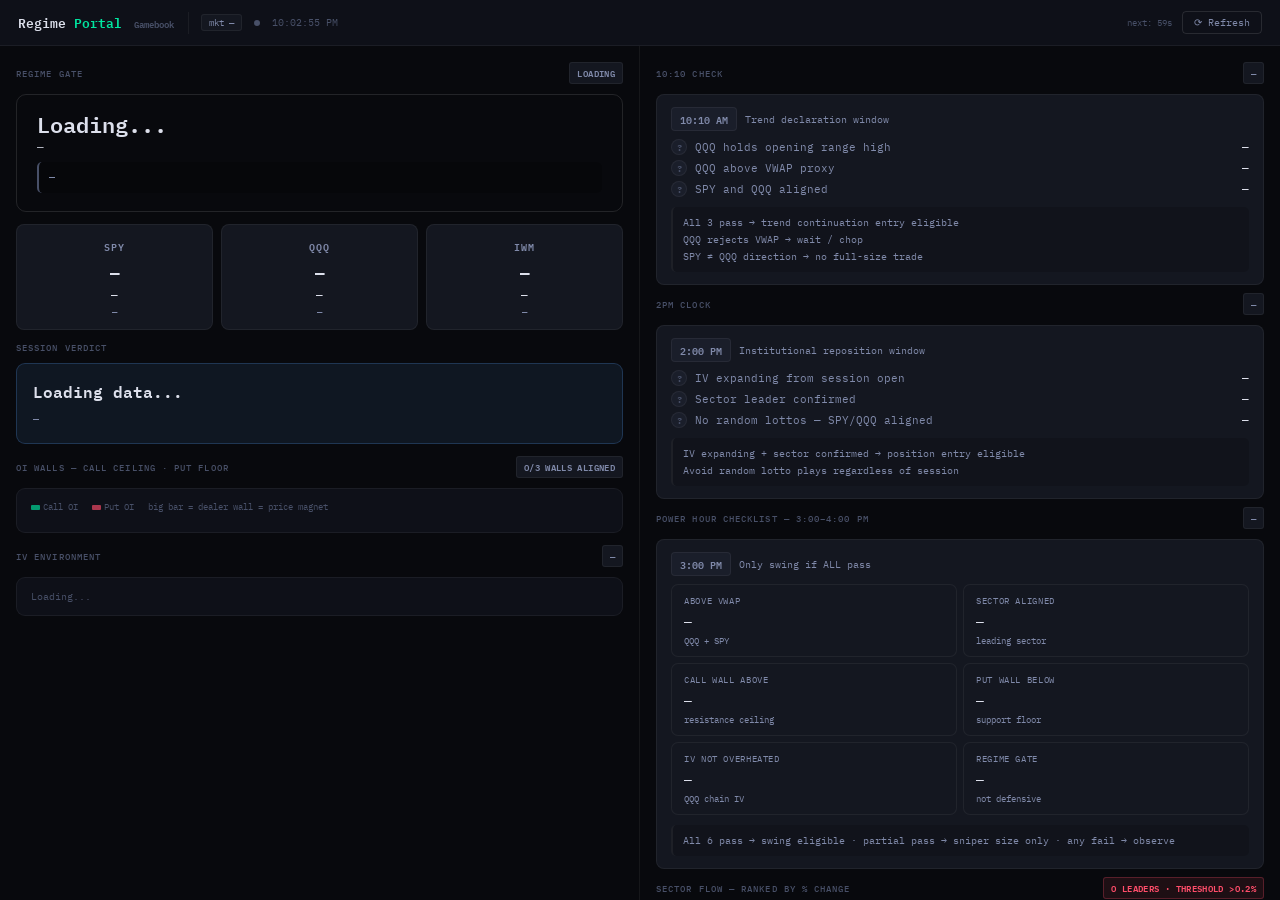
==== index.html @ d85548f6 "Add files via upload" ====
<!DOCTYPE html>
<html lang="en">
<head>
<meta charset="UTF-8">
<meta name="viewport" content="width=device-width, initial-scale=1.0">
<title>Regime Portal — Gamebook</title>
<style>
@import url('https://fonts.googleapis.com/css2?family=IBM+Plex+Mono:wght@400;500;600&family=IBM+Plex+Sans:wght@400;500;600&display=swap');
:root{
  --bg:#08090d;--bg2:#0e1018;--bg3:#141720;--bg4:#1a1e2a;
  --b:rgba(255,255,255,.055);--b2:rgba(255,255,255,.11);
  --txt:#dde0ec;--m:#485068;--m2:#808aaa;
  --G:#00e5a0;--Gd:rgba(0,229,160,.09);--Gb:rgba(0,229,160,.24);
  --A:#ffb84d;--Ad:rgba(255,184,77,.09);--Ab:rgba(255,184,77,.26);
  --R:#ff4d6a;--Rd:rgba(255,77,106,.09);--Rb:rgba(255,77,106,.26);
  --B:#5ba3ff;--Bd:rgba(91,163,255,.09);--Bb:rgba(91,163,255,.22);
  --mono:'IBM Plex Mono',monospace;--sans:'IBM Plex Sans',sans-serif;
}
*{box-sizing:border-box;margin:0;padding:0}
body{background:var(--bg);color:var(--txt);font-family:var(--sans);font-size:13px;min-height:100vh}

/* ── TOPBAR ── */
.topbar{background:var(--bg2);border-bottom:1px solid var(--b);display:flex;align-items:center;padding:0 18px;height:46px;gap:12px;position:sticky;top:0;z-index:100}
.brand{font-family:var(--mono);font-size:13px;font-weight:600;color:var(--txt);padding-right:14px;border-right:1px solid var(--b);flex-shrink:0}
.brand em{color:var(--G);font-style:normal}
.topbar-r{margin-left:auto;display:flex;align-items:center;gap:10px;flex-shrink:0}
.ldot{width:6px;height:6px;border-radius:50%;background:var(--m);flex-shrink:0}
.ldot.on{background:var(--G);animation:pulse 2s infinite}
@keyframes pulse{0%,100%{opacity:1}50%{opacity:.3}}
.clk{font-family:var(--mono);font-size:10px;color:var(--m)}
.rbtn{padding:4px 11px;border:1px solid var(--b2);border-radius:4px;background:transparent;color:var(--m2);font-size:10px;font-family:var(--mono);cursor:pointer;transition:all .13s}
.rbtn:hover{border-color:var(--Gb);color:var(--G)}
.rbtn:disabled{opacity:.4;cursor:default}
@keyframes spin{to{transform:rotate(360deg)}}
.spinning{animation:spin .7s linear infinite;display:inline-block}
.mkt{font-size:9px;font-family:var(--mono);padding:2px 7px;border-radius:3px;border:1px solid var(--b)}
.poll{font-size:9px;font-family:var(--mono);color:var(--m)}

/* ── LAYOUT ── */
.grid-main{display:grid;grid-template-columns:1fr 1fr;gap:0;height:calc(100vh - 46px)}
.left-col{border-right:1px solid var(--b);overflow-y:auto;padding:16px}
.right-col{overflow-y:auto;padding:16px}

/* ── CARDS ── */
.card{background:var(--bg2);border:1px solid var(--b);border-radius:9px;padding:14px 16px;margin-bottom:12px}
.card.cg{border-color:var(--Gb);background:rgba(0,229,160,.04)}
.card.ca{border-color:var(--Ab);background:rgba(255,184,77,.04)}
.card.cr{border-color:var(--Rb);background:rgba(255,77,106,.04)}
.card.cb{border-color:var(--Bb);background:rgba(91,163,255,.04)}

/* ── SECTION HEADERS ── */
.sec-hdr{display:flex;align-items:center;justify-content:space-between;margin-bottom:10px}
.sec-title{font-size:9px;letter-spacing:.12em;text-transform:uppercase;color:var(--m);font-family:var(--mono);font-weight:500}

/* ── REGIME GATE — BIG ── */
.regime-block{border-radius:10px;padding:18px 20px;margin-bottom:12px;border:1px solid var(--b2);transition:all .3s}
.regime-block.risk-on{border-color:var(--Gb);background:rgba(0,229,160,.07)}
.regime-block.chop{border-color:var(--Ab);background:rgba(255,184,77,.07)}
.regime-block.defensive{border-color:var(--Rb);background:rgba(255,77,106,.07)}
.regime-title{font-size:22px;font-weight:600;font-family:var(--mono);line-height:1}
.regime-sub{font-size:11px;font-family:var(--mono);margin-top:5px;opacity:.8}
.regime-rule{font-size:10px;font-family:var(--mono);color:var(--m2);margin-top:8px;padding:7px 10px;background:rgba(0,0,0,.2);border-radius:5px;border-left:2px solid;line-height:1.7}

/* ── THREE MACRO BARS ── */
.macro-row{display:flex;gap:8px;margin-bottom:12px}
.macro-card{flex:1;background:var(--bg3);border:1px solid var(--b);border-radius:8px;padding:12px;text-align:center}
.macro-card.green{border-color:var(--Gb);background:var(--Gd)}
.macro-card.red{border-color:var(--Rb);background:var(--Rd)}
.macro-card.flat{border-color:var(--Ab);background:var(--Ad)}
.macro-sym{font-size:10px;font-family:var(--mono);font-weight:600;color:var(--m2);margin-bottom:4px;letter-spacing:.08em}
.macro-price{font-size:16px;font-weight:600;font-family:var(--mono)}
.macro-chg{font-size:11px;font-family:var(--mono);margin-top:2px}
.macro-sub{font-size:9px;color:var(--m2);font-family:var(--mono);margin-top:4px}

/* ── GAMEBOOK CHECKS ── */
.check-block{background:var(--bg3);border:1px solid var(--b);border-radius:8px;padding:12px 14px;margin-bottom:8px}
.check-header{display:flex;align-items:center;gap:8px;margin-bottom:8px}
.check-time{font-size:10px;font-family:var(--mono);font-weight:600;color:var(--m2);background:var(--bg4);padding:2px 8px;border-radius:4px;border:1px solid var(--b)}
.check-status{margin-left:auto}
.check-rules{display:flex;flex-direction:column;gap:5px}
.rule-row{display:flex;align-items:center;gap:8px;font-size:11px;font-family:var(--mono)}
.rule-icon{width:16px;height:16px;border-radius:50%;display:flex;align-items:center;justify-content:center;font-size:9px;font-weight:700;flex-shrink:0}
.rule-icon.pass{background:var(--Gd);color:var(--G);border:1px solid var(--Gb)}
.rule-icon.fail{background:var(--Rd);color:var(--R);border:1px solid var(--Rb)}
.rule-icon.warn{background:var(--Ad);color:var(--A);border:1px solid var(--Ab)}
.rule-icon.idle{background:var(--bg4);color:var(--m);border:1px solid var(--b)}
.rule-text{flex:1;color:var(--m2)}
.rule-val{color:var(--txt);font-weight:500}

/* ── SECTOR GRID ── */
.sector-grid{display:grid;grid-template-columns:1fr 1fr;gap:6px}
.sec-card{background:var(--bg3);border:1px solid var(--b);border-radius:7px;padding:9px 11px;display:flex;align-items:center;gap:8px}
.sec-card.lead{border-color:var(--Gb);background:var(--Gd)}
.sec-card.weak{border-color:var(--Rb);background:var(--Rd)}
.sec-sym{font-family:var(--mono);font-weight:600;font-size:12px;width:36px;flex-shrink:0}
.sec-name{font-size:9px;color:var(--m2);flex:1;font-family:var(--mono)}
.sec-pct{font-family:var(--mono);font-size:11px;font-weight:500;flex-shrink:0}
.sec-pc{font-family:var(--mono);font-size:9px;color:var(--m2);flex-shrink:0;width:42px;text-align:right}

/* ── POWER HOUR CHECKLIST ── */
.ph-grid{display:grid;grid-template-columns:1fr 1fr;gap:6px}
.ph-item{background:var(--bg3);border:1px solid var(--b);border-radius:7px;padding:10px 12px}
.ph-item.pass{border-color:var(--Gb);background:var(--Gd)}
.ph-item.fail{border-color:var(--Rb);background:var(--Rd)}
.ph-item.warn{border-color:var(--Ab);background:var(--Ad)}
.ph-label{font-size:9px;font-family:var(--mono);color:var(--m2);text-transform:uppercase;letter-spacing:.07em;margin-bottom:4px}
.ph-val{font-size:13px;font-weight:600;font-family:var(--mono)}
.ph-sub{font-size:9px;font-family:var(--mono);color:var(--m2);margin-top:3px}

/* ── OI WALLS ── */
.wall-row{display:flex;align-items:center;gap:8px;padding:7px 0;border-bottom:1px solid var(--b);font-size:11px}
.wall-row:last-child{border-bottom:none}
.wall-sym{width:36px;font-family:var(--mono);font-weight:600;flex-shrink:0}
.wall-bars{flex:1;display:flex;flex-direction:column;gap:2px}
.wall-track{height:5px;background:var(--bg4);border-radius:2px;overflow:hidden}
.wall-call{height:5px;background:var(--G);opacity:.65;border-radius:2px;transition:width .4s}
.wall-put{height:5px;background:var(--R);opacity:.65;border-radius:2px;transition:width .4s}
.wall-info{font-family:var(--mono);font-size:9px;color:var(--m2);width:100px;text-align:right;flex-shrink:0}

/* ── VERDICT BOX ── */
.verdict{border-radius:9px;padding:14px 16px;border:1px solid var(--b2);margin-bottom:12px}
.verdict.go{border-color:var(--Gb);background:var(--Gd)}
.verdict.wait{border-color:var(--Ab);background:var(--Ad)}
.verdict.no{border-color:var(--Rb);background:var(--Rd)}
.verdict.obs{border-color:var(--Bb);background:var(--Bd)}
.verdict-title{font-size:16px;font-weight:600;font-family:var(--mono)}
.verdict-detail{font-size:10px;font-family:var(--mono);margin-top:6px;line-height:1.8;color:var(--m2)}

/* ── BADGES ── */
.badge{display:inline-block;font-size:9px;font-weight:600;padding:2px 7px;border-radius:3px;font-family:var(--mono);letter-spacing:.04em;text-transform:uppercase}
.bg{background:var(--Gd);color:var(--G);border:1px solid var(--Gb)}
.ba{background:var(--Ad);color:var(--A);border:1px solid var(--Ab)}
.br{background:var(--Rd);color:var(--R);border:1px solid var(--Rb)}
.bb{background:var(--Bd);color:var(--B);border:1px solid var(--Bb)}
.bx{background:var(--bg3);color:var(--m2);border:1px solid var(--b)}

/* ── IV BARS ── */
.iv-row{display:flex;align-items:center;gap:8px;font-size:10px;font-family:var(--mono);padding:4px 0}
.iv-lbl{width:40px;flex-shrink:0;color:var(--m2)}
.iv-track{flex:1;height:5px;background:var(--bg4);border-radius:2px;overflow:hidden}
.iv-fill{height:5px;border-radius:2px;transition:width .4s}
.iv-val{width:40px;text-align:right;flex-shrink:0}

/* ── LOG ── */
.lrow{display:flex;gap:8px;padding:6px 0;border-bottom:1px solid var(--b);font-size:10px}
.lrow:last-child{border-bottom:none}
.lt{font-family:var(--mono);color:var(--m);width:50px;flex-shrink:0}
.ldot2{width:5px;height:5px;border-radius:50%;margin-top:3px;flex-shrink:0}
.lmsg{flex:1;color:var(--m2);font-family:var(--mono);line-height:1.5}

/* ── HELPERS ── */
.c-g{color:var(--G)}.c-a{color:var(--A)}.c-r{color:var(--R)}.c-b{color:var(--B)}.c-m{color:var(--m)}
.divider{border:none;border-top:1px solid var(--b);margin:12px 0}
.clabel{font-size:9px;text-transform:uppercase;letter-spacing:.09em;color:var(--m);font-family:var(--mono);margin-bottom:4px}
</style>
</head>
<body>

<!-- TOPBAR -->
<header class="topbar">
  <div class="brand">Regime <em>Portal</em> <span style="font-size:9px;color:var(--m);margin-left:4px">Gamebook</span></div>
  <span class="mkt bx" id="mkt-pill">mkt —</span>
  <span class="ldot" id="ldot"></span>
  <span class="clk" id="clk">—</span>
  <div class="topbar-r">
    <span class="poll" id="poll">—</span>
    <button class="rbtn" id="rbtn" onclick="fullRefresh()"><span id="rspin">⟳</span> Refresh</button>
  </div>
</header>

<div class="grid-main">

<!-- ══ LEFT COLUMN ══ -->
<div class="left-col">

  <!-- REGIME GATE -->
  <div class="sec-hdr"><div class="sec-title">Regime Gate</div><span class="badge bx" id="regime-badge">loading</span></div>
  <div class="regime-block" id="regime-block">
    <div class="regime-title" id="regime-title">Loading...</div>
    <div class="regime-sub" id="regime-sub">—</div>
    <div class="regime-rule" id="regime-rule" style="border-color:var(--m)">—</div>
  </div>

  <!-- SPY / QQQ / IWM -->
  <div class="macro-row" id="macro-row">
    <div class="macro-card" id="mc-spy"><div class="macro-sym">SPY</div><div class="macro-price" id="mp-spy">—</div><div class="macro-chg" id="mc-chg-spy">—</div><div class="macro-sub" id="ms-spy">—</div></div>
    <div class="macro-card" id="mc-qqq"><div class="macro-sym">QQQ</div><div class="macro-price" id="mp-qqq">—</div><div class="macro-chg" id="mc-chg-qqq">—</div><div class="macro-sub" id="ms-qqq">—</div></div>
    <div class="macro-card" id="mc-iwm"><div class="macro-sym">IWM</div><div class="macro-price" id="mp-iwm">—</div><div class="macro-chg" id="mc-chg-iwm">—</div><div class="macro-sub" id="ms-iwm">—</div></div>
  </div>

  <!-- SESSION VERDICT -->
  <div class="sec-hdr" style="margin-top:4px"><div class="sec-title">Session verdict</div></div>
  <div class="verdict obs" id="verdict-box">
    <div class="verdict-title" id="verdict-title">Loading data...</div>
    <div class="verdict-detail" id="verdict-detail">—</div>
  </div>

  <!-- OI WALLS -->
  <div class="sec-hdr"><div class="sec-title">OI walls — call ceiling · put floor</div><span class="badge bx" id="wall-badge">—</span></div>
  <div class="card" style="padding:12px 14px">
    <div style="display:flex;gap:14px;font-size:9px;font-family:var(--mono);color:var(--m);margin-bottom:8px">
      <span><span style="display:inline-block;width:9px;height:5px;background:var(--G);opacity:.65;vertical-align:middle;margin-right:3px;border-radius:1px"></span>Call OI</span>
      <span><span style="display:inline-block;width:9px;height:5px;background:var(--R);opacity:.65;vertical-align:middle;margin-right:3px;border-radius:1px"></span>Put OI</span>
      <span class="c-m">big bar = dealer wall = price magnet</span>
    </div>
    <div id="oi-walls"><div style="color:var(--m);font-family:var(--mono);font-size:10px">Loading...</div></div>
  </div>

  <!-- IV ENVIRONMENT -->
  <div class="sec-hdr"><div class="sec-title">IV environment</div><span class="badge bx" id="iv-badge">—</span></div>
  <div class="card" style="padding:12px 14px">
    <div id="iv-bars"><div style="color:var(--m);font-family:var(--mono);font-size:10px">Loading...</div></div>
  </div>

</div>

<!-- ══ RIGHT COLUMN ══ -->
<div class="right-col">

  <!-- 10:10 CHECK -->
  <div class="sec-hdr"><div class="sec-title">10:10 check</div><span class="badge bx" id="t1010-badge">—</span></div>
  <div class="check-block" id="check-1010">
    <div class="check-header">
      <span class="check-time">10:10 AM</span>
      <span style="font-size:10px;font-family:var(--mono);color:var(--m2)">Trend declaration window</span>
      <span class="check-status" id="c1010-status"></span>
    </div>
    <div class="check-rules" id="rules-1010">
      <div class="rule-row"><div class="rule-icon idle">?</div><span class="rule-text">QQQ holds opening range high</span><span class="rule-val" id="r1010-1">—</span></div>
      <div class="rule-row"><div class="rule-icon idle">?</div><span class="rule-text">QQQ above VWAP proxy</span><span class="rule-val" id="r1010-2">—</span></div>
      <div class="rule-row"><div class="rule-icon idle">?</div><span class="rule-text">SPY and QQQ aligned</span><span class="rule-val" id="r1010-3">—</span></div>
    </div>
    <div style="font-size:10px;font-family:var(--mono);color:var(--m2);margin-top:10px;padding:7px 10px;background:rgba(0,0,0,.15);border-radius:5px;border-left:2px solid var(--b);line-height:1.7" id="sig-1010">
      All 3 pass → trend continuation entry eligible<br>
      QQQ rejects VWAP → wait / chop<br>
      SPY ≠ QQQ direction → no full-size trade
    </div>
  </div>

  <!-- 2PM CLOCK -->
  <div class="sec-hdr"><div class="sec-title">2PM clock</div><span class="badge bx" id="t2pm-badge">—</span></div>
  <div class="check-block" id="check-2pm">
    <div class="check-header">
      <span class="check-time">2:00 PM</span>
      <span style="font-size:10px;font-family:var(--mono);color:var(--m2)">Institutional reposition window</span>
      <span class="check-status" id="c2pm-status"></span>
    </div>
    <div class="check-rules" id="rules-2pm">
      <div class="rule-row"><div class="rule-icon idle">?</div><span class="rule-text">IV expanding from session open</span><span class="rule-val" id="r2pm-1">—</span></div>
      <div class="rule-row"><div class="rule-icon idle">?</div><span class="rule-text">Sector leader confirmed</span><span class="rule-val" id="r2pm-2">—</span></div>
      <div class="rule-row"><div class="rule-icon idle">?</div><span class="rule-text">No random lottos — SPY/QQQ aligned</span><span class="rule-val" id="r2pm-3">—</span></div>
    </div>
    <div style="font-size:10px;font-family:var(--mono);color:var(--m2);margin-top:10px;padding:7px 10px;background:rgba(0,0,0,.15);border-radius:5px;border-left:2px solid var(--b);line-height:1.7" id="sig-2pm">
      IV expanding + sector confirmed → position entry eligible<br>
      Avoid random lotto plays regardless of session
    </div>
  </div>

  <!-- POWER HOUR -->
  <div class="sec-hdr"><div class="sec-title">Power hour checklist — 3:00–4:00 PM</div><span class="badge bx" id="tph-badge">—</span></div>
  <div class="check-block" id="check-ph">
    <div class="check-header">
      <span class="check-time">3:00 PM</span>
      <span style="font-size:10px;font-family:var(--mono);color:var(--m2)">Only swing if ALL pass</span>
      <span class="check-status" id="cph-status"></span>
    </div>
    <div class="ph-grid" id="ph-grid">
      <div class="ph-item" id="ph1"><div class="ph-label">Above VWAP</div><div class="ph-val" id="ph1-val">—</div><div class="ph-sub" id="ph1-sub">QQQ + SPY</div></div>
      <div class="ph-item" id="ph2"><div class="ph-label">Sector aligned</div><div class="ph-val" id="ph2-val">—</div><div class="ph-sub" id="ph2-sub">leading sector</div></div>
      <div class="ph-item" id="ph3"><div class="ph-label">Call wall above</div><div class="ph-val" id="ph3-val">—</div><div class="ph-sub" id="ph3-sub">resistance ceiling</div></div>
      <div class="ph-item" id="ph4"><div class="ph-label">Put wall below</div><div class="ph-val" id="ph4-val">—</div><div class="ph-sub" id="ph4-sub">support floor</div></div>
      <div class="ph-item" id="ph5"><div class="ph-label">IV not overheated</div><div class="ph-val" id="ph5-val">—</div><div class="ph-sub" id="ph5-sub">QQQ chain IV</div></div>
      <div class="ph-item" id="ph6"><div class="ph-label">Regime gate</div><div class="ph-val" id="ph6-val">—</div><div class="ph-sub" id="ph6-sub">not defensive</div></div>
    </div>
    <div style="font-size:10px;font-family:var(--mono);color:var(--m2);margin-top:10px;padding:7px 10px;background:rgba(0,0,0,.15);border-radius:5px;border-left:2px solid var(--b);line-height:1.7" id="sig-ph">
      All 6 pass → swing eligible · partial pass → sniper size only · any fail → observe
    </div>
  </div>

  <!-- SECTOR RANKINGS -->
  <div class="sec-hdr"><div class="sec-title">Sector flow — ranked by % change</div><span class="badge bx" id="sec-badge">—</span></div>
  <div class="sector-grid" id="sector-grid">
    <div style="color:var(--m);font-family:var(--mono);font-size:10px;grid-column:span 2;padding:8px 0">Loading sectors...</div>
  </div>

  <!-- LOG -->
  <div class="sec-hdr" style="margin-top:14px"><div class="sec-title">Signal log</div><button class="rbtn" onclick="clearLog()" style="font-size:9px;padding:2px 8px">Clear</button></div>
  <div class="card" style="padding:10px 13px;max-height:160px;overflow-y:auto">
    <div id="log-list"><div style="color:var(--m);font-family:var(--mono);font-size:10px">No events yet.</div></div>
  </div>

</div>
</div>

<script>
/* ═══════════════════════════
   CONFIG — paste your Cloudflare Worker URL here
═══════════════════════════ */
const PROXY = 'https://regime-proxy3.danilopena322.workers.dev/';

/* ═══════════════════════════
   SYMBOLS — playbook only
═══════════════════════════ */
const MACRO   = ['SPY','QQQ','IWM'];
const SECTORS = [
  {sym:'XLU',name:'Utilities'},{sym:'XLK',name:'Technology'},
  {sym:'XLE',name:'Energy'},{sym:'XLF',name:'Financials'},
  {sym:'XLV',name:'Health Care'},{sym:'XLB',name:'Materials'},
  {sym:'XLRE',name:'Real Estate'},{sym:'XLY',name:'Cons Disc'},
  {sym:'XLC',name:'Comm Svcs'},{sym:'XLI',name:'Industrials'},
  {sym:'XLP',name:'Staples'},
];
const ALL_SYMS = [...MACRO, ...SECTORS.map(s=>s.sym)];

/* ═══════════════════════════
   STATE
═══════════════════════════ */
const S = {
  data:{},          // sym → {price,open,high,low,dp,callOI,putOI,avgIV,callWall,putWall,vwapProxy}
  ivAtOpen:{},      // sym → IV at first load (for expansion check)
  pollTimer:null,
  pollCd:60,
  sessionStart:null,
  log:[],
};

/* ═══════════════════════════
   CLOCK + TIME GATE
═══════════════════════════ */
function tick(){
  const now=new Date();
  document.getElementById('clk').textContent=now.toLocaleTimeString('en-US',{hour:'2-digit',minute:'2-digit',second:'2-digit'});
  if(S.data.QQQ) runGamebook();
}
setInterval(tick,1000); tick();

/* ═══════════════════════════
   API
═══════════════════════════ */
async function api(path,params={}){
  if(PROXY.includes('https://regime-proxy2.danilopena322.workers.dev/')){
    addLog('Set PROXY= your Cloudflare Worker URL in the script','red');
    return null;
  }
  try{
    const url=new URL(PROXY+path);
    Object.entries(params).forEach(([k,v])=>{if(v!==undefined&&v!=='')url.searchParams.set(k,String(v));});
    const r=await fetch(url.toString(),{headers:{'Accept':'application/json'}});
    if(!r.ok){addLog('API '+r.status+' on '+path.slice(0,35),'red');return null;}
    return await r.json();
  }catch(e){addLog('Fetch err: '+e.message,'red');return null;}
}

/* ── Chain fetch — all data in one call per symbol ── */
async function fetchSym(sym){
  const d=await api('/v3/snapshot/options/'+sym,{limit:250,sort:'open_interest',order:'desc'});
  if(!d?.results?.length) return null;

  const ul=d.results[0].underlying_asset||{};
  const price=ul.price||0;
  const prevClose=ul.previous_close||0;
  const open=ul.open||0;
  const high=ul.high||price;
  const low=ul.low||price;
  const dp=prevClose>0?((price-prevClose)/prevClose*100):ul.change_percent||0;

  // VWAP proxy: typical price = (open + high + low + price) / 4
  const vwapProxy=(open+high+low+price)/4;

  // OI aggregation
  let callOI=0,putOI=0,ivArr=[];
  let callWallStrike=0,callWallOI=0,putWallStrike=0,putWallOI=0;

  d.results.forEach(c=>{
    const oi=c.open_interest||0;
    const iv=c.implied_volatility||0;
    const strike=c.details?.strike_price||0;
    const type=c.details?.contract_type;
    if(iv>0) ivArr.push(iv);
    if(type==='call'){
      callOI+=oi;
      if(oi>callWallOI&&strike>price){callWallOI=oi;callWallStrike=strike;}
    } else {
      putOI+=oi;
      if(oi>putWallOI&&strike<price){putWallOI=oi;putWallStrike=strike;}
    }
  });

  const avgIV=ivArr.length?ivArr.reduce((a,b)=>a+b)/ivArr.length:0;
  const pcRatio=callOI>0?putOI/callOI:1;

  return{sym,price,prevClose,open,high,low,dp,vwapProxy,callOI,putOI,avgIV,pcRatio,
    callWall:{strike:callWallStrike,oi:callWallOI},
    putWall:{strike:putWallStrike,oi:putWallOI}};
}

/* ═══════════════════════════
   FULL REFRESH
═══════════════════════════ */
async function fullRefresh(){
  const btn=document.getElementById('rbtn');
  const spin=document.getElementById('rspin');
  btn.disabled=true; spin.classList.add('spinning');
  addLog('Refreshing '+ALL_SYMS.length+' symbols via chain snapshots...','amber');

  // Market status
  const ms=await api('/v1/marketstatus/now');
  if(ms){
    const st=ms.market||ms.exchanges?.nyse||'unknown';
    const pill=document.getElementById('mkt-pill');
    const dot=document.getElementById('ldot');
    if(st==='open'){pill.className='mkt bg';pill.textContent='open';dot.classList.add('on');}
    else if(st.includes('early')){pill.className='mkt ba';pill.textContent='pre-mkt';dot.classList.add('on');}
    else if(st.includes('late')){pill.className='mkt ba';pill.textContent='after-hrs';}
    else{pill.className='mkt bx';pill.textContent='closed';dot.classList.remove('on');}
  }

  // Fetch all symbols in parallel
  const jobs=ALL_SYMS.map(async sym=>{
    const d=await fetchSym(sym);
    if(d){
      S.data[sym]=d;
      // Record IV at first load for expansion check
      if(!S.ivAtOpen[sym]&&d.avgIV>0) S.ivAtOpen[sym]=d.avgIV;
    }
  });
  await Promise.all(jobs);

  if(!S.sessionStart) S.sessionStart=new Date();
  renderAll();
  btn.disabled=false; spin.classList.remove('spinning');
  addLog('Refresh complete — '+Object.keys(S.data).length+'/'+ALL_SYMS.length+' loaded','green');
  startPoll();
}

function startPoll(){
  if(S.pollTimer) clearInterval(S.pollTimer);
  S.pollCd=60;
  S.pollTimer=setInterval(async()=>{
    S.pollCd--;
    document.getElementById('poll').textContent='next: '+S.pollCd+'s';
    if(S.pollCd<=0){
      S.pollCd=60;
      document.getElementById('poll').textContent='refreshing...';
      const jobs=ALL_SYMS.map(async sym=>{
        const d=await fetchSym(sym); if(d) S.data[sym]=d;
      });
      await Promise.all(jobs);
      renderAll();
      addLog('Auto-poll complete','green');
    }
  },1000);
}

/* ═══════════════════════════
   RENDER ALL
═══════════════════════════ */
function renderAll(){
  renderMacro();
  renderRegimeGate();
  renderSectors();
  renderOIWalls();
  renderIVBars();
  runGamebook();
}

/* ═══════════════════════════
   MACRO CARDS
═══════════════════════════ */
function renderMacro(){
  ['SPY','QQQ','IWM'].forEach(sym=>{
    const d=S.data[sym]; if(!d) return;
    const key=sym.toLowerCase();
    const c=d.dp>0.15?'green':d.dp<-0.15?'red':'flat';
    document.getElementById('mc-'+key).className='macro-card '+c;
    document.getElementById('mp-'+key).textContent=fp(d.price);
    document.getElementById('mp-'+key).style.color=d.dp>0.15?'var(--G)':d.dp<-0.15?'var(--R)':'var(--A)';
    document.getElementById('mc-chg-'+key).textContent=fpct(d.dp);
    document.getElementById('mc-chg-'+key).style.color=d.dp>0.15?'var(--G)':d.dp<-0.15?'var(--R)':'var(--A)';
    const aboveVWAP=d.price>d.vwapProxy;
    document.getElementById('ms-'+key).textContent=(aboveVWAP?'↑ VWAP':'↓ VWAP')+' · P/C '+d.pcRatio.toFixed(2);
    document.getElementById('ms-'+key).style.color=aboveVWAP?'var(--G)':'var(--R)';
  });
}

/* ═══════════════════════════
   REGIME GATE
═══════════════════════════ */
function renderRegimeGate(){
  const spy=S.data.SPY; const qqq=S.data.QQQ; const iwm=S.data.IWM;
  if(!spy||!qqq||!iwm) return;

  const spyGreen=spy.dp>0.05; const qqqGreen=qqq.dp>0.05; const iwmGreen=iwm.dp>0.05;
  const spyRed=spy.dp<-0.05; const qqqRed=qqq.dp<-0.05;

  let regime,title,sub,rule,cls,ruleColor;

  if(spyGreen&&qqqGreen&&iwmGreen){
    regime='risk-on'; cls='cg';
    title='RISK ON'; sub='SPY + QQQ + IWM all green';
    rule='All 3 indices positive → broad participation → full offense eligible\nBreadth confirmed · institutional buying across the board';
    ruleColor='var(--G)';
  } else if(spyRed&&qqqRed){
    regime='defensive'; cls='cr';
    title='DEFENSIVE'; sub='SPY + QQQ both red';
    rule='SPY and QQQ negative → institutions reducing exposure\nReduce size · stay out of offensive plays · protect capital';
    ruleColor='var(--R)';
  } else {
    regime='chop'; cls='ca';
    title='CHOP MODE'; sub='SPY/QQQ mixed — no clear direction';
    rule='Mixed signals → no full-size trades\nWait for alignment or take sniper-only entries on strongest sector';
    ruleColor='var(--A)';
  }

  const block=document.getElementById('regime-block');
  block.className='regime-block '+regime;
  document.getElementById('regime-title').textContent=title;
  document.getElementById('regime-title').style.color=ruleColor;
  document.getElementById('regime-sub').textContent=sub;
  const ruleEl=document.getElementById('regime-rule');
  ruleEl.textContent=rule;
  ruleEl.style.borderColor=ruleColor;
  const badge=document.getElementById('regime-badge');
  badge.textContent=regime.replace('-',' ').toUpperCase();
  badge.className='badge '+(regime==='risk-on'?'bg':regime==='defensive'?'br':'ba');

  S.currentRegime=regime;
}

/* ═══════════════════════════
   SECTOR RANKINGS
═══════════════════════════ */
function renderSectors(){
  const spy=S.data.SPY; const spyPct=spy?.dp||0;
  const rows=SECTORS.map(s=>({...s,...(S.data[s.sym]||{})}))
    .filter(s=>s.price)
    .sort((a,b)=>b.dp-a.dp);

  const adv=rows.filter(r=>r.dp>0).length;
  const thresh=adv>=7?0.8:adv>=4?0.4:adv>=2?0.3:0.2;
  const leaders=rows.filter(r=>r.dp>thresh);

  document.getElementById('sec-badge').textContent=leaders.length+' leaders · threshold >'+thresh.toFixed(1)+'%';
  document.getElementById('sec-badge').className='badge '+(leaders.length>=3?'bg':leaders.length>=1?'ba':'br');

  document.getElementById('sector-grid').innerHTML=rows.map(r=>{
    const isLead=r.dp>thresh; const isWeak=r.dp<-0.3;
    const cls=isLead?'sec-card lead':isWeak?'sec-card weak':'sec-card';
    const c=isLead?'var(--G)':isWeak?'var(--R)':'var(--A)';
    const pcC=r.pcRatio<0.9?'var(--G)':r.pcRatio>1.3?'var(--R)':'var(--m2)';
    return `<div class="${cls}">
      <span class="sec-sym" style="color:${c}">${r.sym}</span>
      <span class="sec-name">${r.name}</span>
      <span class="sec-pct" style="color:${c}">${fpct(r.dp)}</span>
      <span class="sec-pc" style="color:${pcC}">${r.pcRatio?r.pcRatio.toFixed(2):'—'}</span>
    </div>`;
  }).join('');

  S.leaders=leaders;
  S.thresh=thresh;
}

/* ═══════════════════════════
   OI WALLS
═══════════════════════════ */
function renderOIWalls(){
  const syms=['SPY','QQQ','IWM'];
  let allWalls=[];
  syms.forEach(sym=>{
    const d=S.data[sym]; if(!d) return;
    allWalls.push({sym,callOI:d.callOI,putOI:d.putOI,callWall:d.callWall,putWall:d.putWall,price:d.price});
  });
  const maxOI=Math.max(...allWalls.map(w=>Math.max(w.callOI,w.putOI)),1);
  document.getElementById('wall-badge').textContent=
    allWalls.filter(w=>w.callWall.strike>w.price&&w.putWall.strike<w.price&&w.putWall.strike>0).length+'/3 walls aligned';
  document.getElementById('oi-walls').innerHTML=allWalls.map(w=>{
    const cw=Math.min(100,(w.callOI/maxOI*100)).toFixed(0);
    const pw=Math.min(100,(w.putOI/maxOI*100)).toFixed(0);
    const ceilOk=w.callWall.strike>w.price&&w.callWall.strike>0;
    const floorOk=w.putWall.strike<w.price&&w.putWall.strike>0;
    return `<div class="wall-row">
      <span class="wall-sym" style="color:${w.price>0?'var(--txt)':'var(--m)'}">${w.sym}</span>
      <div class="wall-bars">
        <div class="wall-track"><div class="wall-call" style="width:${cw}%"></div></div>
        <div class="wall-track"><div class="wall-put" style="width:${pw}%"></div></div>
      </div>
      <div class="wall-info">
        <span style="color:${ceilOk?'var(--G)':'var(--R)'}">${w.callWall.strike>0?'C $'+w.callWall.strike:'—'}</span><br>
        <span style="color:${floorOk?'var(--G)':'var(--R)'}">${w.putWall.strike>0?'P $'+w.putWall.strike:'—'}</span>
      </div>
    </div>`;
  }).join('');
}

/* ═══════════════════════════
   IV BARS
═══════════════════════════ */
function renderIVBars(){
  const syms=['SPY','QQQ','IWM'];
  const maxIV=0.50;
  let ivHtml='';
  syms.forEach(sym=>{
    const d=S.data[sym]; if(!d||!d.avgIV) return;
    const iv=d.avgIV; const ivPct=(iv*100).toFixed(1);
    const w=Math.min(100,iv/maxIV*100).toFixed(0);
    const c=iv<0.18?'var(--G)':iv<0.28?'#639922':iv<0.40?'var(--A)':'var(--R)';
    const expanded=S.ivAtOpen[sym]&&iv>S.ivAtOpen[sym]*1.05;
    ivHtml+=`<div class="iv-row">
      <span class="iv-lbl">${sym}</span>
      <div class="iv-track"><div class="iv-fill" style="width:${w}%;background:${c}"></div></div>
      <span class="iv-val" style="color:${c}">${ivPct}%${expanded?' ▲':''}</span>
    </div>`;
  });
  document.getElementById('iv-bars').innerHTML=ivHtml||'<div style="color:var(--m);font-family:var(--mono);font-size:10px">Loading...</div>';
  const avgIV3=syms.map(s=>S.data[s]?.avgIV||0).filter(Boolean);
  const avg=avgIV3.length?avgIV3.reduce((a,b)=>a+b)/avgIV3.length:0;
  const ivBadge=document.getElementById('iv-badge');
  if(avg>0){
    ivBadge.textContent=avg<0.18?'calm':avg<0.28?'normal':avg<0.40?'elevated':'high fear';
    ivBadge.className='badge '+(avg<0.18?'bg':avg<0.28?'bx':avg<0.40?'ba':'br');
  }
}

/* ═══════════════════════════
   GAMEBOOK — SESSION CHECKS
═══════════════════════════ */
function runGamebook(){
  const now=new Date();
  const hm=now.getHours()*60+now.getMinutes();
  const spy=S.data.SPY; const qqq=S.data.QQQ; const iwm=S.data.IWM;
  if(!spy||!qqq||!iwm) return;

  // ── Helpers ──
  const aboveVWAP=sym=>S.data[sym]?S.data[sym].price>S.data[sym].vwapProxy:null;
  const aboveOpen=sym=>S.data[sym]?S.data[sym].price>S.data[sym].open:null;
  const spyDir=spy.dp>0.05?'green':spy.dp<-0.05?'red':'flat';
  const qqqDir=qqq.dp>0.05?'green':qqq.dp<-0.05?'red':'flat';
  const aligned=spyDir===qqqDir&&spyDir!=='flat';

  // ── 10:10 CHECK ──
  const qqqAboveOR=aboveOpen('QQQ');  // proxy: above day open = holding OR high
  const qqqAboveVWAP=aboveVWAP('QQQ');
  const r1pass=qqqAboveOR===true; const r2pass=qqqAboveVWAP===true; const r3pass=aligned;

  setRule('r1010-1',r1pass,r1pass?'holding ↑ open range':'rejected ↓ open range',qqqAboveOR===null);
  setRule('r1010-2',r2pass,r2pass?'QQQ ↑ VWAP proxy':'QQQ ↓ VWAP proxy',qqqAboveVWAP===null);
  setRule('r1010-3',r3pass,r3pass?'SPY + QQQ '+(spyDir==='green'?'both green':'both red'):'SPY='+spyDir+' QQQ='+qqqDir);

  const t1010Passes=[r1pass,r2pass,r3pass].filter(Boolean).length;
  const t1010Badge=document.getElementById('t1010-badge');
  if(t1010Passes===3){t1010Badge.className='badge bg';t1010Badge.textContent='TREND CONFIRM';}
  else if(t1010Passes>=2){t1010Badge.className='badge ba';t1010Badge.textContent='PARTIAL';}
  else{t1010Badge.className='badge br';t1010Badge.textContent='CHOP / WAIT';}

  const sig1010=document.getElementById('sig-1010');
  if(t1010Passes===3) sig1010.innerHTML='<span style="color:var(--G)">✓ Trend continuation confirmed — entry eligible after 10:10 AM</span>';
  else if(!r3pass) sig1010.innerHTML='<span style="color:var(--R)">✗ SPY ≠ QQQ direction — no full-size trade regardless of time</span>';
  else if(!r2pass) sig1010.innerHTML='<span style="color:var(--A)">⚡ QQQ rejected VWAP — wait for reclaim before entering</span>';
  else sig1010.innerHTML='<span style="color:var(--A)">⚡ Mixed signals — monitor and wait for confirmation</span>';

  // ── 2PM CLOCK ──
  const ivExpanded=['SPY','QQQ','IWM'].some(s=>S.ivAtOpen[s]&&S.data[s]?.avgIV>S.ivAtOpen[s]*1.04);
  const sectorConfirmed=(S.leaders||[]).length>=1;
  const noLotto=aligned;

  setRule('r2pm-1',ivExpanded,ivExpanded?'IV expanding from open':'IV flat / contracting',false);
  setRule('r2pm-2',sectorConfirmed,sectorConfirmed?(S.leaders||[]).slice(0,2).map(s=>s.sym).join(', ')+' leading':'no sector confirmed',false);
  setRule('r2pm-3',noLotto,noLotto?'SPY+QQQ aligned — no random lotto':'split — avoid unaligned positions',false);

  const t2pmPasses=[ivExpanded,sectorConfirmed,noLotto].filter(Boolean).length;
  const t2pmBadge=document.getElementById('t2pm-badge');
  if(t2pmPasses===3){t2pmBadge.className='badge bg';t2pmBadge.textContent='ENTER ELIGIBLE';}
  else if(t2pmPasses>=2){t2pmBadge.className='badge ba';t2pmBadge.textContent='PARTIAL';}
  else{t2pmBadge.className='badge br';t2pmBadge.textContent='AVOID';}

  const sig2pm=document.getElementById('sig-2pm');
  if(hm<14*60) sig2pm.innerHTML='<span style="color:var(--m2)">⏱ Not yet 2PM — monitoring conditions</span>';
  else if(t2pmPasses===3) sig2pm.innerHTML='<span style="color:var(--G)">✓ 2PM conditions met — sector-aligned entries eligible</span>';
  else if(!sectorConfirmed) sig2pm.innerHTML='<span style="color:var(--R)">✗ No sector leader confirmed — avoid entries</span>';
  else if(!ivExpanded) sig2pm.innerHTML='<span style="color:var(--A)">⚡ IV not expanding — institutional flow weak</span>';
  else sig2pm.innerHTML='<span style="color:var(--A)">⚡ SPY/QQQ split — no full-size trade at 2PM</span>';

  // ── POWER HOUR ──
  const spyAboveVWAP=aboveVWAP('SPY'); const qqqAboveVWAP2=aboveVWAP('QQQ');
  const bothAboveVWAP=spyAboveVWAP&&qqqAboveVWAP2;
  const sectorAligned=(S.leaders||[]).length>=1;
  const spyCallWallAbove=spy.callWall?.strike>spy.price&&spy.callWall?.strike>0;
  const spyPutWallBelow=spy.putWall?.strike<spy.price&&spy.putWall?.strike>0;
  const qqqIV=qqq.avgIV||0; const ivOk=qqqIV>0&&qqqIV<0.40;
  const regimeOk=S.currentRegime!=='defensive';

  setPH('ph1',bothAboveVWAP,bothAboveVWAP?'↑ both':'↓ below','SPY+QQQ vs VWAP');
  setPH('ph2',sectorAligned,sectorAligned?(S.leaders||[]).slice(0,1).map(s=>s.sym+' leading').join(', '):'none confirmed','leader confirmed');
  setPH('ph3',spyCallWallAbove,spyCallWallAbove?'$'+spy.callWall.strike+' ceiling':'no wall above','SPY call wall');
  setPH('ph4',spyPutWallBelow,spyPutWallBelow?'$'+spy.putWall.strike+' floor':'no wall below','SPY put wall');
  setPH('ph5',ivOk,qqqIV>0?(qqqIV*100).toFixed(1)+'% '+(ivOk?'ok':'overheated'):'—','QQQ IV <40%');
  setPH('ph6',regimeOk,S.currentRegime?S.currentRegime.toUpperCase():'—','not defensive');

  const phPasses=[bothAboveVWAP,sectorAligned,spyCallWallAbove,spyPutWallBelow,ivOk,regimeOk].filter(Boolean).length;
  const phBadge=document.getElementById('tph-badge');
  const phStatus=document.getElementById('cph-status');
  if(phPasses===6){phBadge.className='badge bg';phBadge.textContent='ALL PASS — SWING OK';phStatus.innerHTML='<span class="badge bg">SWING</span>';}
  else if(phPasses>=4){phBadge.className='badge ba';phBadge.textContent=phPasses+'/6 — SNIPER ONLY';phStatus.innerHTML='<span class="badge ba">SNIPER</span>';}
  else{phBadge.className='badge br';phBadge.textContent=phPasses+'/6 — OBSERVE';phStatus.innerHTML='<span class="badge br">OBSERVE</span>';}

  const sigPH=document.getElementById('sig-ph');
  if(hm<15*60) sigPH.innerHTML='<span style="color:var(--m2)">⏱ Power hour starts at 3:00 PM — monitoring conditions now</span>';
  else if(phPasses===6) sigPH.innerHTML='<span style="color:var(--G)">✓ All 6 conditions met — swing eligible · use confirmed sector only</span>';
  else if(!regimeOk) sigPH.innerHTML='<span style="color:var(--R)">✗ Defensive regime — no power hour swings today</span>';
  else if(!bothAboveVWAP) sigPH.innerHTML='<span style="color:var(--R)">✗ SPY/QQQ below VWAP — wait for reclaim or skip</span>';
  else if(phPasses>=4) sigPH.innerHTML='<span style="color:var(--A)">⚡ '+phPasses+'/6 pass — sniper size only on #1 sector leader</span>';
  else sigPH.innerHTML='<span style="color:var(--R)">✗ '+phPasses+'/6 pass — too many conditions failing · observe</span>';

  // ── SESSION VERDICT ──
  renderVerdict(hm,t1010Passes,t2pmPasses,phPasses,spyDir,qqqDir);
}

/* ═══════════════════════════
   SESSION VERDICT
═══════════════════════════ */
function renderVerdict(hm,p1010,p2pm,pph,spyDir,qqqDir){
  const box=document.getElementById('verdict-box');
  const title=document.getElementById('verdict-title');
  const detail=document.getElementById('verdict-detail');

  let cls,t,d;

  if(S.currentRegime==='defensive'){
    cls='no'; t='STAND DOWN — Defensive regime'; d='SPY + QQQ both red. No offensive entries. Capital preservation mode. Watch and wait for regime change.';
  } else if(hm<9*60+30){
    cls='obs'; t='PRE-MARKET — Observe'; d='Market not open. Review overnight levels, OI walls, and IV environment to set your bias for the session.';
  } else if(hm<10*60+10){
    cls='wait'; t='DISCOVERY PHASE — No entry'; d='9:30–10:10 AM discovery window. Do not enter. Let price discover direction. Watch QQQ vs opening range.';
  } else if(hm<11*60+30){
    if(p1010===3) {cls='go';t='TREND WINDOW — Entry eligible';d='10:10 confirmed. QQQ holds opening range. SPY+QQQ aligned. Sector leader confirmed. Execute playbook.';}
    else if(p1010>=2){cls='wait';t='TREND WINDOW — Wait for confirmation';d='Partial signals. QQQ not fully confirmed. Wait for clear hold above VWAP before entering.';}
    else{cls='no';t='TREND WINDOW — Chop / No trade';d='QQQ rejected VWAP or SPY/QQQ split. Do not force entries. Mark as chop day and reduce size.';}
  } else if(hm<14*60){
    cls='obs'; t='MIDDAY DEAD ZONE — Reduce exposure'; d='11:30–2:00 PM midday slowdown. No new positions. Manage existing trades. Avoid midday chop entries.';
  } else if(hm<15*60){
    if(p2pm===3){cls='go';t='2PM WINDOW — Entries eligible';d='IV expanding + sector confirmed + SPY/QQQ aligned. Institutional reposition window active.';}
    else if(p2pm>=2){cls='wait';t='2PM WINDOW — Partial conditions';d='Some 2PM conditions met. Sniper size only on strongest confirmed sector.';}
    else{cls='no';t='2PM WINDOW — Avoid';d='2PM conditions not met. No sector confirmation or IV flat. Wait for better setup.';}
  } else if(hm<16*60){
    if(pph===6){cls='go';t='POWER HOUR — Swing eligible';d='All 6 power hour conditions pass. Above VWAP, sector aligned, OI walls confirmed, IV clean.';}
    else if(pph>=4){cls='wait';t='POWER HOUR — Sniper only';d=pph+'/6 conditions. Use minimum size. Top sector only. No lotto plays.';}
    else{cls='no';t='POWER HOUR — Observe';d=pph+'/6 conditions met. Too many failures. Observe and protect capital.';}
  } else {
    cls='obs'; t='MARKET CLOSED — Session review'; d='Market closed. Review your trades, log lessons, and prepare tomorrow\'s watchlist from OI wall levels.';
  }

  box.className='verdict '+cls;
  title.textContent=t;
  title.style.color=cls==='go'?'var(--G)':cls==='wait'?'var(--A)':cls==='no'?'var(--R)':'var(--B)';
  detail.textContent=d;
}

/* ═══════════════════════════
   UI HELPERS
═══════════════════════════ */
function setRule(id,pass,val,idle=false){
  const row=document.getElementById(id)?.parentElement;
  if(!row) return;
  const icon=row.querySelector('.rule-icon');
  const valEl=document.getElementById(id);
  if(icon){
    icon.className='rule-icon '+(idle?'idle':pass?'pass':'fail');
    icon.textContent=idle?'?':pass?'✓':'✗';
  }
  if(valEl){
    valEl.textContent=val;
    valEl.style.color=idle?'var(--m2)':pass?'var(--G)':'var(--R)';
  }
}

function setPH(id,pass,val,sub){
  const el=document.getElementById(id);
  if(!el) return;
  el.className='ph-item '+(pass===null?'':'pass'===String(pass)||pass===true?'pass':pass===false?'fail':'warn');
  el.className='ph-item '+(pass?'pass':'fail');
  document.getElementById(id+'-val').textContent=val;
  document.getElementById(id+'-val').style.color=pass?'var(--G)':'var(--R)';
  if(sub) document.getElementById(id+'-sub').textContent=sub;
}

/* ═══════════════════════════
   HELPERS
═══════════════════════════ */
function fp(p){return p?'$'+p.toFixed(2):'—';}
function fpct(p){if(p===undefined||p===null)return'—';return(p>0?'+':'')+p.toFixed(2)+'%';}

function addLog(msg,color){
  const t=new Date().toLocaleTimeString('en-US',{hour:'2-digit',minute:'2-digit',second:'2-digit'});
  S.log.unshift({t,msg,color});
  if(S.log.length>60) S.log.pop();
  const el=document.getElementById('log-list'); if(!el) return;
  el.innerHTML=S.log.map(l=>`<div class="lrow"><span class="lt">${l.t}</span><span class="ldot2" style="background:${l.color==='green'?'var(--G)':l.color==='red'?'var(--R)':'var(--A)'}"></span><span class="lmsg">${l.msg}</span></div>`).join('');
}
function clearLog(){S.log=[];document.getElementById('log-list').innerHTML='<div style="color:var(--m);font-family:var(--mono);font-size:10px">Cleared.</div>';}

/* ═══════════════════════════
   INIT
═══════════════════════════ */
addLog('Regime Portal Gamebook · SPY QQQ IWM + Sectors · Massive Starter','amber');
addLog('Worker: '+(PROXY.includes('YOUR-WORKER')?'NOT SET — update PROXY in script':PROXY),'amber');

if(PROXY.includes('https://regime-proxy2.danilopena322.workers.dev/')){
  document.getElementById('regime-title').textContent='SET PROXY URL';
  document.getElementById('regime-sub').textContent='Open index.html → update const PROXY = your Cloudflare Worker URL';
  document.getElementById('regime-rule').textContent='Get worker URL from Cloudflare dashboard after deploying massive-proxy-worker.js';
} else {
  fullRefresh();
}
</script>
</body>
</html>
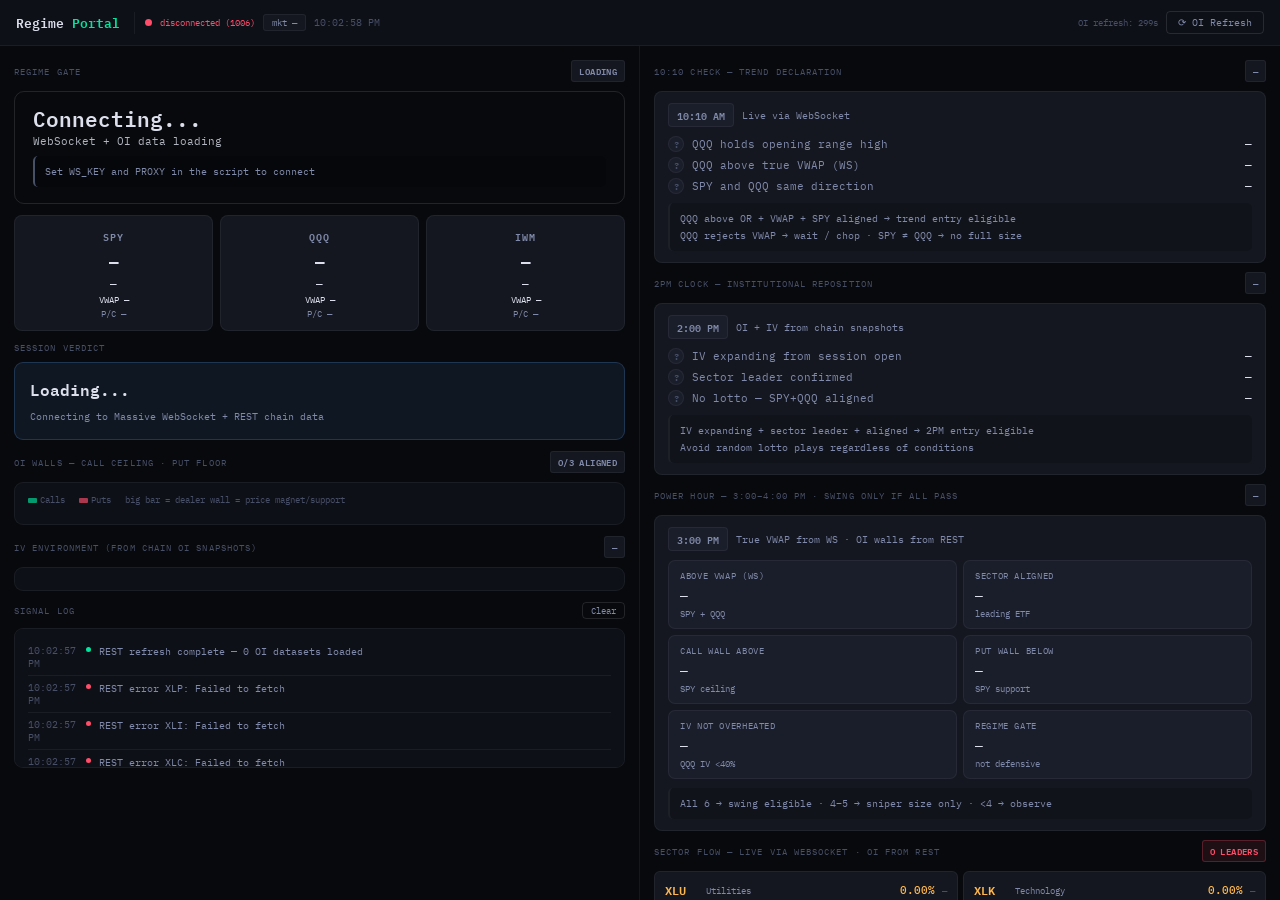
==== commit dde74fdb: "Add files via upload" ====
--- a/index.html
+++ b/index.html
@@ -19,114 +19,111 @@
 *{box-sizing:border-box;margin:0;padding:0}
 body{background:var(--bg);color:var(--txt);font-family:var(--sans);font-size:13px;min-height:100vh}
 
-/* ── TOPBAR ── */
-.topbar{background:var(--bg2);border-bottom:1px solid var(--b);display:flex;align-items:center;padding:0 18px;height:46px;gap:12px;position:sticky;top:0;z-index:100}
-.brand{font-family:var(--mono);font-size:13px;font-weight:600;color:var(--txt);padding-right:14px;border-right:1px solid var(--b);flex-shrink:0}
+.topbar{background:var(--bg2);border-bottom:1px solid var(--b);display:flex;align-items:center;padding:0 16px;height:46px;gap:10px;position:sticky;top:0;z-index:100}
+.brand{font-family:var(--mono);font-size:13px;font-weight:600;padding-right:14px;border-right:1px solid var(--b);flex-shrink:0}
 .brand em{color:var(--G);font-style:normal}
-.topbar-r{margin-left:auto;display:flex;align-items:center;gap:10px;flex-shrink:0}
-.ldot{width:6px;height:6px;border-radius:50%;background:var(--m);flex-shrink:0}
-.ldot.on{background:var(--G);animation:pulse 2s infinite}
-@keyframes pulse{0%,100%{opacity:1}50%{opacity:.3}}
+.status-row{display:flex;align-items:center;gap:8px;flex:1}
+.ws-dot{width:7px;height:7px;border-radius:50%;background:var(--m);transition:background .3s}
+.ws-dot.connecting{background:var(--A);animation:blink .8s infinite}
+.ws-dot.live{background:var(--G);animation:pulse 2s infinite}
+.ws-dot.error{background:var(--R)}
+@keyframes blink{0%,100%{opacity:1}50%{opacity:.3}}
+@keyframes pulse{0%,100%{opacity:1}50%{opacity:.4}}
+.ws-label{font-size:9px;font-family:var(--mono);color:var(--m2)}
+.mkt-pill{font-size:9px;font-family:var(--mono);padding:2px 8px;border-radius:3px;border:1px solid var(--b)}
 .clk{font-family:var(--mono);font-size:10px;color:var(--m)}
+.topbar-r{margin-left:auto;display:flex;align-items:center;gap:8px;flex-shrink:0}
 .rbtn{padding:4px 11px;border:1px solid var(--b2);border-radius:4px;background:transparent;color:var(--m2);font-size:10px;font-family:var(--mono);cursor:pointer;transition:all .13s}
 .rbtn:hover{border-color:var(--Gb);color:var(--G)}
 .rbtn:disabled{opacity:.4;cursor:default}
 @keyframes spin{to{transform:rotate(360deg)}}
-.spinning{animation:spin .7s linear infinite;display:inline-block}
-.mkt{font-size:9px;font-family:var(--mono);padding:2px 7px;border-radius:3px;border:1px solid var(--b)}
-.poll{font-size:9px;font-family:var(--mono);color:var(--m)}
-
-/* ── LAYOUT ── */
-.grid-main{display:grid;grid-template-columns:1fr 1fr;gap:0;height:calc(100vh - 46px)}
-.left-col{border-right:1px solid var(--b);overflow-y:auto;padding:16px}
-.right-col{overflow-y:auto;padding:16px}
-
-/* ── CARDS ── */
-.card{background:var(--bg2);border:1px solid var(--b);border-radius:9px;padding:14px 16px;margin-bottom:12px}
+.spinning{animation:spin .6s linear infinite;display:inline-block}
+.oi-timer{font-size:9px;font-family:var(--mono);color:var(--m)}
+
+.grid-main{display:grid;grid-template-columns:1fr 1fr;height:calc(100vh - 46px)}
+.left-col{border-right:1px solid var(--b);overflow-y:auto;padding:14px}
+.right-col{overflow-y:auto;padding:14px}
+
+.card{background:var(--bg2);border:1px solid var(--b);border-radius:9px;padding:13px 15px;margin-bottom:11px}
 .card.cg{border-color:var(--Gb);background:rgba(0,229,160,.04)}
 .card.ca{border-color:var(--Ab);background:rgba(255,184,77,.04)}
 .card.cr{border-color:var(--Rb);background:rgba(255,77,106,.04)}
-.card.cb{border-color:var(--Bb);background:rgba(91,163,255,.04)}
-
-/* ── SECTION HEADERS ── */
-.sec-hdr{display:flex;align-items:center;justify-content:space-between;margin-bottom:10px}
-.sec-title{font-size:9px;letter-spacing:.12em;text-transform:uppercase;color:var(--m);font-family:var(--mono);font-weight:500}
-
-/* ── REGIME GATE — BIG ── */
-.regime-block{border-radius:10px;padding:18px 20px;margin-bottom:12px;border:1px solid var(--b2);transition:all .3s}
+
+.sec-hdr{display:flex;align-items:center;justify-content:space-between;margin-bottom:9px}
+.sec-title{font-size:9px;letter-spacing:.12em;text-transform:uppercase;color:var(--m);font-family:var(--mono)}
+
+.regime-block{border-radius:10px;padding:16px 18px;margin-bottom:11px;border:1px solid var(--b2);transition:all .3s}
 .regime-block.risk-on{border-color:var(--Gb);background:rgba(0,229,160,.07)}
 .regime-block.chop{border-color:var(--Ab);background:rgba(255,184,77,.07)}
 .regime-block.defensive{border-color:var(--Rb);background:rgba(255,77,106,.07)}
-.regime-title{font-size:22px;font-weight:600;font-family:var(--mono);line-height:1}
+.regime-title{font-size:21px;font-weight:600;font-family:var(--mono);line-height:1}
 .regime-sub{font-size:11px;font-family:var(--mono);margin-top:5px;opacity:.8}
 .regime-rule{font-size:10px;font-family:var(--mono);color:var(--m2);margin-top:8px;padding:7px 10px;background:rgba(0,0,0,.2);border-radius:5px;border-left:2px solid;line-height:1.7}
 
-/* ── THREE MACRO BARS ── */
-.macro-row{display:flex;gap:8px;margin-bottom:12px}
-.macro-card{flex:1;background:var(--bg3);border:1px solid var(--b);border-radius:8px;padding:12px;text-align:center}
+.macro-row{display:flex;gap:7px;margin-bottom:11px}
+.macro-card{flex:1;background:var(--bg3);border:1px solid var(--b);border-radius:8px;padding:11px;text-align:center;transition:all .3s}
 .macro-card.green{border-color:var(--Gb);background:var(--Gd)}
 .macro-card.red{border-color:var(--Rb);background:var(--Rd)}
 .macro-card.flat{border-color:var(--Ab);background:var(--Ad)}
-.macro-sym{font-size:10px;font-family:var(--mono);font-weight:600;color:var(--m2);margin-bottom:4px;letter-spacing:.08em}
-.macro-price{font-size:16px;font-weight:600;font-family:var(--mono)}
+.macro-sym{font-size:10px;font-family:var(--mono);font-weight:600;color:var(--m2);margin-bottom:3px;letter-spacing:.08em}
+.macro-price{font-size:16px;font-weight:600;font-family:var(--mono);transition:color .3s}
 .macro-chg{font-size:11px;font-family:var(--mono);margin-top:2px}
-.macro-sub{font-size:9px;color:var(--m2);font-family:var(--mono);margin-top:4px}
-
-/* ── GAMEBOOK CHECKS ── */
-.check-block{background:var(--bg3);border:1px solid var(--b);border-radius:8px;padding:12px 14px;margin-bottom:8px}
-.check-header{display:flex;align-items:center;gap:8px;margin-bottom:8px}
+.macro-vwap{font-size:9px;font-family:var(--mono);margin-top:3px}
+.macro-sub{font-size:9px;color:var(--m2);font-family:var(--mono);margin-top:3px}
+
+.verdict{border-radius:9px;padding:13px 15px;border:1px solid var(--b2);margin-bottom:11px;transition:all .3s}
+.verdict.go{border-color:var(--Gb);background:var(--Gd)}
+.verdict.wait{border-color:var(--Ab);background:var(--Ad)}
+.verdict.no{border-color:var(--Rb);background:var(--Rd)}
+.verdict.obs{border-color:var(--Bb);background:var(--Bd)}
+.verdict-title{font-size:16px;font-weight:600;font-family:var(--mono)}
+.verdict-detail{font-size:10px;font-family:var(--mono);margin-top:5px;line-height:1.8;color:var(--m2)}
+
+.check-block{background:var(--bg3);border:1px solid var(--b);border-radius:8px;padding:11px 13px;margin-bottom:9px}
+.check-hdr{display:flex;align-items:center;gap:8px;margin-bottom:9px}
 .check-time{font-size:10px;font-family:var(--mono);font-weight:600;color:var(--m2);background:var(--bg4);padding:2px 8px;border-radius:4px;border:1px solid var(--b)}
-.check-status{margin-left:auto}
 .check-rules{display:flex;flex-direction:column;gap:5px}
 .rule-row{display:flex;align-items:center;gap:8px;font-size:11px;font-family:var(--mono)}
-.rule-icon{width:16px;height:16px;border-radius:50%;display:flex;align-items:center;justify-content:center;font-size:9px;font-weight:700;flex-shrink:0}
+.rule-icon{width:16px;height:16px;border-radius:50%;display:flex;align-items:center;justify-content:center;font-size:9px;font-weight:700;flex-shrink:0;transition:all .3s}
 .rule-icon.pass{background:var(--Gd);color:var(--G);border:1px solid var(--Gb)}
 .rule-icon.fail{background:var(--Rd);color:var(--R);border:1px solid var(--Rb)}
-.rule-icon.warn{background:var(--Ad);color:var(--A);border:1px solid var(--Ab)}
 .rule-icon.idle{background:var(--bg4);color:var(--m);border:1px solid var(--b)}
 .rule-text{flex:1;color:var(--m2)}
-.rule-val{color:var(--txt);font-weight:500}
-
-/* ── SECTOR GRID ── */
-.sector-grid{display:grid;grid-template-columns:1fr 1fr;gap:6px}
-.sec-card{background:var(--bg3);border:1px solid var(--b);border-radius:7px;padding:9px 11px;display:flex;align-items:center;gap:8px}
+.rule-val{font-weight:500;transition:color .3s}
+.sig-box{font-size:10px;font-family:var(--mono);color:var(--m2);margin-top:9px;padding:7px 10px;background:rgba(0,0,0,.15);border-radius:5px;border-left:2px solid var(--b);line-height:1.7}
+
+.ph-grid{display:grid;grid-template-columns:1fr 1fr;gap:6px;margin-bottom:8px}
+.ph-item{background:var(--bg4);border:1px solid var(--b);border-radius:7px;padding:9px 11px;transition:all .3s}
+.ph-item.pass{border-color:var(--Gb);background:var(--Gd)}
+.ph-item.fail{border-color:var(--Rb);background:var(--Rd)}
+.ph-label{font-size:9px;font-family:var(--mono);color:var(--m2);text-transform:uppercase;letter-spacing:.07em;margin-bottom:3px}
+.ph-val{font-size:13px;font-weight:600;font-family:var(--mono);transition:color .3s}
+.ph-sub{font-size:9px;font-family:var(--mono);color:var(--m2);margin-top:2px}
+
+.sector-grid{display:grid;grid-template-columns:1fr 1fr;gap:5px}
+.sec-card{background:var(--bg3);border:1px solid var(--b);border-radius:6px;padding:8px 10px;display:flex;align-items:center;gap:7px;transition:all .3s}
 .sec-card.lead{border-color:var(--Gb);background:var(--Gd)}
 .sec-card.weak{border-color:var(--Rb);background:var(--Rd)}
-.sec-sym{font-family:var(--mono);font-weight:600;font-size:12px;width:36px;flex-shrink:0}
+.sec-sym{font-family:var(--mono);font-weight:600;font-size:12px;width:34px;flex-shrink:0}
 .sec-name{font-size:9px;color:var(--m2);flex:1;font-family:var(--mono)}
-.sec-pct{font-family:var(--mono);font-size:11px;font-weight:500;flex-shrink:0}
-.sec-pc{font-family:var(--mono);font-size:9px;color:var(--m2);flex-shrink:0;width:42px;text-align:right}
-
-/* ── POWER HOUR CHECKLIST ── */
-.ph-grid{display:grid;grid-template-columns:1fr 1fr;gap:6px}
-.ph-item{background:var(--bg3);border:1px solid var(--b);border-radius:7px;padding:10px 12px}
-.ph-item.pass{border-color:var(--Gb);background:var(--Gd)}
-.ph-item.fail{border-color:var(--Rb);background:var(--Rd)}
-.ph-item.warn{border-color:var(--Ab);background:var(--Ad)}
-.ph-label{font-size:9px;font-family:var(--mono);color:var(--m2);text-transform:uppercase;letter-spacing:.07em;margin-bottom:4px}
-.ph-val{font-size:13px;font-weight:600;font-family:var(--mono)}
-.ph-sub{font-size:9px;font-family:var(--mono);color:var(--m2);margin-top:3px}
-
-/* ── OI WALLS ── */
-.wall-row{display:flex;align-items:center;gap:8px;padding:7px 0;border-bottom:1px solid var(--b);font-size:11px}
+.sec-pct{font-family:var(--mono);font-size:11px;font-weight:500;flex-shrink:0;transition:color .3s}
+.sec-vwap{font-size:9px;flex-shrink:0;font-family:var(--mono)}
+
+.wall-row{display:flex;align-items:center;gap:8px;padding:6px 0;border-bottom:1px solid var(--b);font-size:11px}
 .wall-row:last-child{border-bottom:none}
 .wall-sym{width:36px;font-family:var(--mono);font-weight:600;flex-shrink:0}
 .wall-bars{flex:1;display:flex;flex-direction:column;gap:2px}
 .wall-track{height:5px;background:var(--bg4);border-radius:2px;overflow:hidden}
 .wall-call{height:5px;background:var(--G);opacity:.65;border-radius:2px;transition:width .4s}
 .wall-put{height:5px;background:var(--R);opacity:.65;border-radius:2px;transition:width .4s}
-.wall-info{font-family:var(--mono);font-size:9px;color:var(--m2);width:100px;text-align:right;flex-shrink:0}
-
-/* ── VERDICT BOX ── */
-.verdict{border-radius:9px;padding:14px 16px;border:1px solid var(--b2);margin-bottom:12px}
-.verdict.go{border-color:var(--Gb);background:var(--Gd)}
-.verdict.wait{border-color:var(--Ab);background:var(--Ad)}
-.verdict.no{border-color:var(--Rb);background:var(--Rd)}
-.verdict.obs{border-color:var(--Bb);background:var(--Bd)}
-.verdict-title{font-size:16px;font-weight:600;font-family:var(--mono)}
-.verdict-detail{font-size:10px;font-family:var(--mono);margin-top:6px;line-height:1.8;color:var(--m2)}
-
-/* ── BADGES ── */
+.wall-info{font-family:var(--mono);font-size:9px;color:var(--m2);width:100px;text-align:right;flex-shrink:0;line-height:1.6}
+
+.iv-row{display:flex;align-items:center;gap:8px;font-size:10px;font-family:var(--mono);padding:4px 0}
+.iv-lbl{width:40px;flex-shrink:0;color:var(--m2)}
+.iv-track{flex:1;height:5px;background:var(--bg4);border-radius:2px;overflow:hidden}
+.iv-fill{height:5px;border-radius:2px;transition:width .5s,background .5s}
+.iv-val{width:50px;text-align:right;flex-shrink:0}
+
 .badge{display:inline-block;font-size:9px;font-weight:600;padding:2px 7px;border-radius:3px;font-family:var(--mono);letter-spacing:.04em;text-transform:uppercase}
 .bg{background:var(--Gd);color:var(--G);border:1px solid var(--Gb)}
 .ba{background:var(--Ad);color:var(--A);border:1px solid var(--Ab)}
@@ -134,175 +131,155 @@
 .bb{background:var(--Bd);color:var(--B);border:1px solid var(--Bb)}
 .bx{background:var(--bg3);color:var(--m2);border:1px solid var(--b)}
 
-/* ── IV BARS ── */
-.iv-row{display:flex;align-items:center;gap:8px;font-size:10px;font-family:var(--mono);padding:4px 0}
-.iv-lbl{width:40px;flex-shrink:0;color:var(--m2)}
-.iv-track{flex:1;height:5px;background:var(--bg4);border-radius:2px;overflow:hidden}
-.iv-fill{height:5px;border-radius:2px;transition:width .4s}
-.iv-val{width:40px;text-align:right;flex-shrink:0}
-
-/* ── LOG ── */
-.lrow{display:flex;gap:8px;padding:6px 0;border-bottom:1px solid var(--b);font-size:10px}
+.lrow{display:flex;gap:8px;padding:5px 0;border-bottom:1px solid var(--b);font-size:10px}
 .lrow:last-child{border-bottom:none}
 .lt{font-family:var(--mono);color:var(--m);width:50px;flex-shrink:0}
 .ldot2{width:5px;height:5px;border-radius:50%;margin-top:3px;flex-shrink:0}
 .lmsg{flex:1;color:var(--m2);font-family:var(--mono);line-height:1.5}
 
-/* ── HELPERS ── */
-.c-g{color:var(--G)}.c-a{color:var(--A)}.c-r{color:var(--R)}.c-b{color:var(--B)}.c-m{color:var(--m)}
-.divider{border:none;border-top:1px solid var(--b);margin:12px 0}
-.clabel{font-size:9px;text-transform:uppercase;letter-spacing:.09em;color:var(--m);font-family:var(--mono);margin-bottom:4px}
+@keyframes flash{0%{opacity:1}50%{opacity:.4}100%{opacity:1}}
+.flash{animation:flash .4s ease}
 </style>
 </head>
 <body>
 
-<!-- TOPBAR -->
 <header class="topbar">
-  <div class="brand">Regime <em>Portal</em> <span style="font-size:9px;color:var(--m);margin-left:4px">Gamebook</span></div>
-  <span class="mkt bx" id="mkt-pill">mkt —</span>
-  <span class="ldot" id="ldot"></span>
-  <span class="clk" id="clk">—</span>
+  <div class="brand">Regime <em>Portal</em></div>
+  <div class="status-row">
+    <span class="ws-dot" id="ws-dot"></span>
+    <span class="ws-label" id="ws-label">connecting...</span>
+    <span class="mkt-pill bx" id="mkt-pill">mkt —</span>
+    <span class="clk" id="clk">—</span>
+  </div>
   <div class="topbar-r">
-    <span class="poll" id="poll">—</span>
-    <button class="rbtn" id="rbtn" onclick="fullRefresh()"><span id="rspin">⟳</span> Refresh</button>
+    <span class="oi-timer" id="oi-timer">OI refresh: —</span>
+    <button class="rbtn" id="rbtn" onclick="restRefresh()"><span id="rspin">⟳</span> OI Refresh</button>
   </div>
 </header>
 
 <div class="grid-main">
-
-<!-- ══ LEFT COLUMN ══ -->
 <div class="left-col">
 
   <!-- REGIME GATE -->
   <div class="sec-hdr"><div class="sec-title">Regime Gate</div><span class="badge bx" id="regime-badge">loading</span></div>
   <div class="regime-block" id="regime-block">
-    <div class="regime-title" id="regime-title">Loading...</div>
-    <div class="regime-sub" id="regime-sub">—</div>
-    <div class="regime-rule" id="regime-rule" style="border-color:var(--m)">—</div>
+    <div class="regime-title" id="regime-title">Connecting...</div>
+    <div class="regime-sub" id="regime-sub">WebSocket + OI data loading</div>
+    <div class="regime-rule" id="regime-rule" style="border-color:var(--m)">Set WS_KEY and PROXY in the script to connect</div>
   </div>
 
   <!-- SPY / QQQ / IWM -->
-  <div class="macro-row" id="macro-row">
-    <div class="macro-card" id="mc-spy"><div class="macro-sym">SPY</div><div class="macro-price" id="mp-spy">—</div><div class="macro-chg" id="mc-chg-spy">—</div><div class="macro-sub" id="ms-spy">—</div></div>
-    <div class="macro-card" id="mc-qqq"><div class="macro-sym">QQQ</div><div class="macro-price" id="mp-qqq">—</div><div class="macro-chg" id="mc-chg-qqq">—</div><div class="macro-sub" id="ms-qqq">—</div></div>
-    <div class="macro-card" id="mc-iwm"><div class="macro-sym">IWM</div><div class="macro-price" id="mp-iwm">—</div><div class="macro-chg" id="mc-chg-iwm">—</div><div class="macro-sub" id="ms-iwm">—</div></div>
-  </div>
-
-  <!-- SESSION VERDICT -->
-  <div class="sec-hdr" style="margin-top:4px"><div class="sec-title">Session verdict</div></div>
+  <div class="macro-row">
+    <div class="macro-card" id="mc-spy"><div class="macro-sym">SPY</div><div class="macro-price" id="mp-spy">—</div><div class="macro-chg" id="mchg-spy">—</div><div class="macro-vwap" id="mvwap-spy">VWAP —</div><div class="macro-sub" id="msub-spy">P/C —</div></div>
+    <div class="macro-card" id="mc-qqq"><div class="macro-sym">QQQ</div><div class="macro-price" id="mp-qqq">—</div><div class="macro-chg" id="mchg-qqq">—</div><div class="macro-vwap" id="mvwap-qqq">VWAP —</div><div class="macro-sub" id="msub-qqq">P/C —</div></div>
+    <div class="macro-card" id="mc-iwm"><div class="macro-sym">IWM</div><div class="macro-price" id="mp-iwm">—</div><div class="macro-chg" id="mchg-iwm">—</div><div class="macro-vwap" id="mvwap-iwm">VWAP —</div><div class="macro-sub" id="msub-iwm">P/C —</div></div>
+  </div>
+
+  <!-- VERDICT -->
+  <div class="sec-hdr"><div class="sec-title">Session verdict</div></div>
   <div class="verdict obs" id="verdict-box">
-    <div class="verdict-title" id="verdict-title">Loading data...</div>
-    <div class="verdict-detail" id="verdict-detail">—</div>
+    <div class="verdict-title" id="verdict-title">Loading...</div>
+    <div class="verdict-detail" id="verdict-detail">Connecting to Massive WebSocket + REST chain data</div>
   </div>
 
   <!-- OI WALLS -->
   <div class="sec-hdr"><div class="sec-title">OI walls — call ceiling · put floor</div><span class="badge bx" id="wall-badge">—</span></div>
-  <div class="card" style="padding:12px 14px">
+  <div class="card" style="padding:11px 13px">
     <div style="display:flex;gap:14px;font-size:9px;font-family:var(--mono);color:var(--m);margin-bottom:8px">
-      <span><span style="display:inline-block;width:9px;height:5px;background:var(--G);opacity:.65;vertical-align:middle;margin-right:3px;border-radius:1px"></span>Call OI</span>
-      <span><span style="display:inline-block;width:9px;height:5px;background:var(--R);opacity:.65;vertical-align:middle;margin-right:3px;border-radius:1px"></span>Put OI</span>
-      <span class="c-m">big bar = dealer wall = price magnet</span>
+      <span><span style="display:inline-block;width:9px;height:5px;background:var(--G);opacity:.65;vertical-align:middle;margin-right:3px;border-radius:1px"></span>Calls</span>
+      <span><span style="display:inline-block;width:9px;height:5px;background:var(--R);opacity:.65;vertical-align:middle;margin-right:3px;border-radius:1px"></span>Puts</span>
+      <span class="c-m" style="color:var(--m)">big bar = dealer wall = price magnet/support</span>
     </div>
-    <div id="oi-walls"><div style="color:var(--m);font-family:var(--mono);font-size:10px">Loading...</div></div>
-  </div>
-
-  <!-- IV ENVIRONMENT -->
-  <div class="sec-hdr"><div class="sec-title">IV environment</div><span class="badge bx" id="iv-badge">—</span></div>
-  <div class="card" style="padding:12px 14px">
-    <div id="iv-bars"><div style="color:var(--m);font-family:var(--mono);font-size:10px">Loading...</div></div>
-  </div>
+    <div id="oi-walls"><div style="color:var(--m);font-family:var(--mono);font-size:10px">Loading REST data...</div></div>
+  </div>
+
+  <!-- IV -->
+  <div class="sec-hdr"><div class="sec-title">IV environment (from chain OI snapshots)</div><span class="badge bx" id="iv-badge">—</span></div>
+  <div class="card" style="padding:11px 13px"><div id="iv-bars"><div style="color:var(--m);font-family:var(--mono);font-size:10px">Loading...</div></div></div>
+
+  <!-- LOG -->
+  <div class="sec-hdr" style="margin-top:4px"><div class="sec-title">Signal log</div><button class="rbtn" onclick="clearLog()" style="font-size:9px;padding:2px 8px">Clear</button></div>
+  <div class="card" style="padding:10px 13px;max-height:140px;overflow-y:auto"><div id="log-list"><div style="color:var(--m);font-family:var(--mono);font-size:10px">No events yet.</div></div></div>
 
 </div>
-
-<!-- ══ RIGHT COLUMN ══ -->
 <div class="right-col">
 
   <!-- 10:10 CHECK -->
-  <div class="sec-hdr"><div class="sec-title">10:10 check</div><span class="badge bx" id="t1010-badge">—</span></div>
-  <div class="check-block" id="check-1010">
-    <div class="check-header">
+  <div class="sec-hdr"><div class="sec-title">10:10 check — trend declaration</div><span class="badge bx" id="t1010-badge">—</span></div>
+  <div class="check-block">
+    <div class="check-hdr">
       <span class="check-time">10:10 AM</span>
-      <span style="font-size:10px;font-family:var(--mono);color:var(--m2)">Trend declaration window</span>
-      <span class="check-status" id="c1010-status"></span>
+      <span style="font-size:10px;font-family:var(--mono);color:var(--m2)">Live via WebSocket</span>
+      <span style="margin-left:auto" id="c1010-status"></span>
     </div>
-    <div class="check-rules" id="rules-1010">
-      <div class="rule-row"><div class="rule-icon idle">?</div><span class="rule-text">QQQ holds opening range high</span><span class="rule-val" id="r1010-1">—</span></div>
-      <div class="rule-row"><div class="rule-icon idle">?</div><span class="rule-text">QQQ above VWAP proxy</span><span class="rule-val" id="r1010-2">—</span></div>
-      <div class="rule-row"><div class="rule-icon idle">?</div><span class="rule-text">SPY and QQQ aligned</span><span class="rule-val" id="r1010-3">—</span></div>
+    <div class="check-rules">
+      <div class="rule-row"><div class="rule-icon idle" id="i1010-1">?</div><span class="rule-text">QQQ holds opening range high</span><span class="rule-val" id="v1010-1">—</span></div>
+      <div class="rule-row"><div class="rule-icon idle" id="i1010-2">?</div><span class="rule-text">QQQ above true VWAP (WS)</span><span class="rule-val" id="v1010-2">—</span></div>
+      <div class="rule-row"><div class="rule-icon idle" id="i1010-3">?</div><span class="rule-text">SPY and QQQ same direction</span><span class="rule-val" id="v1010-3">—</span></div>
     </div>
-    <div style="font-size:10px;font-family:var(--mono);color:var(--m2);margin-top:10px;padding:7px 10px;background:rgba(0,0,0,.15);border-radius:5px;border-left:2px solid var(--b);line-height:1.7" id="sig-1010">
-      All 3 pass → trend continuation entry eligible<br>
-      QQQ rejects VWAP → wait / chop<br>
-      SPY ≠ QQQ direction → no full-size trade
+    <div class="sig-box" id="sig-1010">QQQ above OR + VWAP + SPY aligned → trend entry eligible<br>QQQ rejects VWAP → wait / chop · SPY ≠ QQQ → no full size</div>
+  </div>
+
+  <!-- 2PM -->
+  <div class="sec-hdr"><div class="sec-title">2PM clock — institutional reposition</div><span class="badge bx" id="t2pm-badge">—</span></div>
+  <div class="check-block">
+    <div class="check-hdr">
+      <span class="check-time">2:00 PM</span>
+      <span style="font-size:10px;font-family:var(--mono);color:var(--m2)">OI + IV from chain snapshots</span>
+      <span style="margin-left:auto" id="c2pm-status"></span>
     </div>
-  </div>
-
-  <!-- 2PM CLOCK -->
-  <div class="sec-hdr"><div class="sec-title">2PM clock</div><span class="badge bx" id="t2pm-badge">—</span></div>
-  <div class="check-block" id="check-2pm">
-    <div class="check-header">
-      <span class="check-time">2:00 PM</span>
-      <span style="font-size:10px;font-family:var(--mono);color:var(--m2)">Institutional reposition window</span>
-      <span class="check-status" id="c2pm-status"></span>
+    <div class="check-rules">
+      <div class="rule-row"><div class="rule-icon idle" id="i2pm-1">?</div><span class="rule-text">IV expanding from session open</span><span class="rule-val" id="v2pm-1">—</span></div>
+      <div class="rule-row"><div class="rule-icon idle" id="i2pm-2">?</div><span class="rule-text">Sector leader confirmed</span><span class="rule-val" id="v2pm-2">—</span></div>
+      <div class="rule-row"><div class="rule-icon idle" id="i2pm-3">?</div><span class="rule-text">No lotto — SPY+QQQ aligned</span><span class="rule-val" id="v2pm-3">—</span></div>
     </div>
-    <div class="check-rules" id="rules-2pm">
-      <div class="rule-row"><div class="rule-icon idle">?</div><span class="rule-text">IV expanding from session open</span><span class="rule-val" id="r2pm-1">—</span></div>
-      <div class="rule-row"><div class="rule-icon idle">?</div><span class="rule-text">Sector leader confirmed</span><span class="rule-val" id="r2pm-2">—</span></div>
-      <div class="rule-row"><div class="rule-icon idle">?</div><span class="rule-text">No random lottos — SPY/QQQ aligned</span><span class="rule-val" id="r2pm-3">—</span></div>
+    <div class="sig-box" id="sig-2pm">IV expanding + sector leader + aligned → 2PM entry eligible<br>Avoid random lotto plays regardless of conditions</div>
+  </div>
+
+  <!-- POWER HOUR -->
+  <div class="sec-hdr"><div class="sec-title">Power hour — 3:00–4:00 PM · swing only if all pass</div><span class="badge bx" id="tph-badge">—</span></div>
+  <div class="check-block">
+    <div class="check-hdr">
+      <span class="check-time">3:00 PM</span>
+      <span style="font-size:10px;font-family:var(--mono);color:var(--m2)">True VWAP from WS · OI walls from REST</span>
+      <span style="margin-left:auto" id="cph-status"></span>
     </div>
-    <div style="font-size:10px;font-family:var(--mono);color:var(--m2);margin-top:10px;padding:7px 10px;background:rgba(0,0,0,.15);border-radius:5px;border-left:2px solid var(--b);line-height:1.7" id="sig-2pm">
-      IV expanding + sector confirmed → position entry eligible<br>
-      Avoid random lotto plays regardless of session
+    <div class="ph-grid">
+      <div class="ph-item" id="ph1"><div class="ph-label">Above VWAP (WS)</div><div class="ph-val" id="ph1v">—</div><div class="ph-sub" id="ph1s">SPY + QQQ</div></div>
+      <div class="ph-item" id="ph2"><div class="ph-label">Sector aligned</div><div class="ph-val" id="ph2v">—</div><div class="ph-sub" id="ph2s">leading ETF</div></div>
+      <div class="ph-item" id="ph3"><div class="ph-label">Call wall above</div><div class="ph-val" id="ph3v">—</div><div class="ph-sub" id="ph3s">SPY ceiling</div></div>
+      <div class="ph-item" id="ph4"><div class="ph-label">Put wall below</div><div class="ph-val" id="ph4v">—</div><div class="ph-sub" id="ph4s">SPY support</div></div>
+      <div class="ph-item" id="ph5"><div class="ph-label">IV not overheated</div><div class="ph-val" id="ph5v">—</div><div class="ph-sub" id="ph5s">QQQ IV &lt;40%</div></div>
+      <div class="ph-item" id="ph6"><div class="ph-label">Regime gate</div><div class="ph-val" id="ph6v">—</div><div class="ph-sub" id="ph6s">not defensive</div></div>
     </div>
-  </div>
-
-  <!-- POWER HOUR -->
-  <div class="sec-hdr"><div class="sec-title">Power hour checklist — 3:00–4:00 PM</div><span class="badge bx" id="tph-badge">—</span></div>
-  <div class="check-block" id="check-ph">
-    <div class="check-header">
-      <span class="check-time">3:00 PM</span>
-      <span style="font-size:10px;font-family:var(--mono);color:var(--m2)">Only swing if ALL pass</span>
-      <span class="check-status" id="cph-status"></span>
-    </div>
-    <div class="ph-grid" id="ph-grid">
-      <div class="ph-item" id="ph1"><div class="ph-label">Above VWAP</div><div class="ph-val" id="ph1-val">—</div><div class="ph-sub" id="ph1-sub">QQQ + SPY</div></div>
-      <div class="ph-item" id="ph2"><div class="ph-label">Sector aligned</div><div class="ph-val" id="ph2-val">—</div><div class="ph-sub" id="ph2-sub">leading sector</div></div>
-      <div class="ph-item" id="ph3"><div class="ph-label">Call wall above</div><div class="ph-val" id="ph3-val">—</div><div class="ph-sub" id="ph3-sub">resistance ceiling</div></div>
-      <div class="ph-item" id="ph4"><div class="ph-label">Put wall below</div><div class="ph-val" id="ph4-val">—</div><div class="ph-sub" id="ph4-sub">support floor</div></div>
-      <div class="ph-item" id="ph5"><div class="ph-label">IV not overheated</div><div class="ph-val" id="ph5-val">—</div><div class="ph-sub" id="ph5-sub">QQQ chain IV</div></div>
-      <div class="ph-item" id="ph6"><div class="ph-label">Regime gate</div><div class="ph-val" id="ph6-val">—</div><div class="ph-sub" id="ph6-sub">not defensive</div></div>
-    </div>
-    <div style="font-size:10px;font-family:var(--mono);color:var(--m2);margin-top:10px;padding:7px 10px;background:rgba(0,0,0,.15);border-radius:5px;border-left:2px solid var(--b);line-height:1.7" id="sig-ph">
-      All 6 pass → swing eligible · partial pass → sniper size only · any fail → observe
-    </div>
-  </div>
-
-  <!-- SECTOR RANKINGS -->
-  <div class="sec-hdr"><div class="sec-title">Sector flow — ranked by % change</div><span class="badge bx" id="sec-badge">—</span></div>
+    <div class="sig-box" id="sig-ph">All 6 → swing eligible · 4–5 → sniper size only · &lt;4 → observe</div>
+  </div>
+
+  <!-- SECTORS -->
+  <div class="sec-hdr"><div class="sec-title">Sector flow — live via WebSocket · OI from REST</div><span class="badge bx" id="sec-badge">—</span></div>
   <div class="sector-grid" id="sector-grid">
-    <div style="color:var(--m);font-family:var(--mono);font-size:10px;grid-column:span 2;padding:8px 0">Loading sectors...</div>
-  </div>
-
-  <!-- LOG -->
-  <div class="sec-hdr" style="margin-top:14px"><div class="sec-title">Signal log</div><button class="rbtn" onclick="clearLog()" style="font-size:9px;padding:2px 8px">Clear</button></div>
-  <div class="card" style="padding:10px 13px;max-height:160px;overflow-y:auto">
-    <div id="log-list"><div style="color:var(--m);font-family:var(--mono);font-size:10px">No events yet.</div></div>
+    <div style="color:var(--m);font-family:var(--mono);font-size:10px;grid-column:span 2;padding:6px 0">Connecting to WebSocket...</div>
   </div>
 
 </div>
 </div>
 
 <script>
-/* ═══════════════════════════
-   CONFIG — paste your Cloudflare Worker URL here
-═══════════════════════════ */
-const PROXY = 'https://regime-proxy3.danilopena322.workers.dev/';
-
-/* ═══════════════════════════
-   SYMBOLS — playbook only
-═══════════════════════════ */
-const MACRO   = ['SPY','QQQ','IWM'];
-const SECTORS = [
+/* ═══════════════════════════════════════
+   CONFIGURATION
+   
+   WS_KEY  : Your Massive API key — used ONLY for WebSocket auth (WSS encrypted)
+   PROXY   : Your Cloudflare Worker URL — used for REST chain calls (OI/IV/walls)
+═══════════════════════════════════════ */
+const WS_KEY = 'KG3laY_ekvqiN5JVpNG4Io5buCCyC8at';
+const PROXY  = 'https://regime-proxy3.danilopena322.workers.dev';
+
+/* ═══════════════════════════════════════
+   WEBSOCKET CONFIG
+═══════════════════════════════════════ */
+const WS_URL   = 'wss://delayed.websocket.massive.com/options';
+const MACRO    = ['SPY','QQQ','IWM'];
+const SECTORS  = [
   {sym:'XLU',name:'Utilities'},{sym:'XLK',name:'Technology'},
   {sym:'XLE',name:'Energy'},{sym:'XLF',name:'Financials'},
   {sym:'XLV',name:'Health Care'},{sym:'XLB',name:'Materials'},
@@ -310,485 +287,568 @@
   {sym:'XLC',name:'Comm Svcs'},{sym:'XLI',name:'Industrials'},
   {sym:'XLP',name:'Staples'},
 ];
-const ALL_SYMS = [...MACRO, ...SECTORS.map(s=>s.sym)];
-
-/* ═══════════════════════════
+const ALL_SYMS = [...MACRO,...SECTORS.map(s=>s.sym)];
+// Subscribe string for WS — AM = aggregate per minute (has VWAP in 'a' field)
+const WS_SUB   = 'AM.'+ALL_SYMS.join(',AM.');
+
+/* ═══════════════════════════════════════
    STATE
-═══════════════════════════ */
+═══════════════════════════════════════ */
 const S = {
-  data:{},          // sym → {price,open,high,low,dp,callOI,putOI,avgIV,callWall,putWall,vwapProxy}
-  ivAtOpen:{},      // sym → IV at first load (for expansion check)
-  pollTimer:null,
-  pollCd:60,
-  sessionStart:null,
+  // Live WS data per symbol
+  live:{},      // sym → {price, open, high, low, vwap, dp, updated}
+  // REST OI/IV data per symbol (refreshes every 5 min)
+  oi:{},        // sym → {callOI, putOI, avgIV, pcRatio, callWall, putWall}
+  ivAtOpen:{},  // baseline IV for expansion check
+
+  ws:null, wsReady:false, reconnectDelay:2000,
+  oisTimer:null, oiCountdown:300,
+  currentRegime:'chop', leaders:[],
   log:[],
 };
 
-/* ═══════════════════════════
-   CLOCK + TIME GATE
-═══════════════════════════ */
+/* ═══════════════════════════════════════
+   CLOCK
+═══════════════════════════════════════ */
 function tick(){
   const now=new Date();
   document.getElementById('clk').textContent=now.toLocaleTimeString('en-US',{hour:'2-digit',minute:'2-digit',second:'2-digit'});
-  if(S.data.QQQ) runGamebook();
+  if(Object.keys(S.live).length>0) runGamebook();
 }
 setInterval(tick,1000); tick();
 
-/* ═══════════════════════════
-   API
-═══════════════════════════ */
-async function api(path,params={}){
-  if(PROXY.includes('https://regime-proxy2.danilopena322.workers.dev/')){
-    addLog('Set PROXY= your Cloudflare Worker URL in the script','red');
-    return null;
-  }
+/* ═══════════════════════════════════════
+   WEBSOCKET — primary real-time feed
+═══════════════════════════════════════ */
+function connectWS(){
+  if(WS_KEY==='YOUR_MASSIVE_KEY_HERE'){
+    setWSDot('error','key not set');
+    addLog('Set WS_KEY to your Massive API key in the script','red');
+    return;
+  }
+  setWSDot('connecting','connecting...');
+  addLog('WebSocket connecting → '+WS_URL,'amber');
+
   try{
-    const url=new URL(PROXY+path);
-    Object.entries(params).forEach(([k,v])=>{if(v!==undefined&&v!=='')url.searchParams.set(k,String(v));});
-    const r=await fetch(url.toString(),{headers:{'Accept':'application/json'}});
-    if(!r.ok){addLog('API '+r.status+' on '+path.slice(0,35),'red');return null;}
-    return await r.json();
-  }catch(e){addLog('Fetch err: '+e.message,'red');return null;}
-}
-
-/* ── Chain fetch — all data in one call per symbol ── */
-async function fetchSym(sym){
-  const d=await api('/v3/snapshot/options/'+sym,{limit:250,sort:'open_interest',order:'desc'});
-  if(!d?.results?.length) return null;
-
-  const ul=d.results[0].underlying_asset||{};
-  const price=ul.price||0;
-  const prevClose=ul.previous_close||0;
-  const open=ul.open||0;
-  const high=ul.high||price;
-  const low=ul.low||price;
-  const dp=prevClose>0?((price-prevClose)/prevClose*100):ul.change_percent||0;
-
-  // VWAP proxy: typical price = (open + high + low + price) / 4
-  const vwapProxy=(open+high+low+price)/4;
-
-  // OI aggregation
-  let callOI=0,putOI=0,ivArr=[];
-  let callWallStrike=0,callWallOI=0,putWallStrike=0,putWallOI=0;
-
-  d.results.forEach(c=>{
-    const oi=c.open_interest||0;
-    const iv=c.implied_volatility||0;
-    const strike=c.details?.strike_price||0;
-    const type=c.details?.contract_type;
-    if(iv>0) ivArr.push(iv);
-    if(type==='call'){
-      callOI+=oi;
-      if(oi>callWallOI&&strike>price){callWallOI=oi;callWallStrike=strike;}
-    } else {
-      putOI+=oi;
-      if(oi>putWallOI&&strike<price){putWallOI=oi;putWallStrike=strike;}
+    S.ws=new WebSocket(WS_URL);
+  }catch(e){
+    setWSDot('error','failed to open');
+    addLog('WS open error: '+e.message,'red');
+    scheduleReconnect(); return;
+  }
+
+  S.ws.onopen=()=>{
+    addLog('WS connected — authenticating','amber');
+    setWSDot('connecting','authenticating...');
+  };
+
+  S.ws.onmessage=e=>{
+    try{
+      const msgs=JSON.parse(e.data);
+      (Array.isArray(msgs)?msgs:[msgs]).forEach(handleWSMsg);
+    }catch(err){
+      addLog('WS parse error: '+err.message,'red');
     }
-  });
-
-  const avgIV=ivArr.length?ivArr.reduce((a,b)=>a+b)/ivArr.length:0;
-  const pcRatio=callOI>0?putOI/callOI:1;
-
-  return{sym,price,prevClose,open,high,low,dp,vwapProxy,callOI,putOI,avgIV,pcRatio,
-    callWall:{strike:callWallStrike,oi:callWallOI},
-    putWall:{strike:putWallStrike,oi:putWallOI}};
-}
-
-/* ═══════════════════════════
-   FULL REFRESH
-═══════════════════════════ */
-async function fullRefresh(){
+  };
+
+  S.ws.onerror=()=>{
+    setWSDot('error','connection error');
+    addLog('WS error — will reconnect','red');
+  };
+
+  S.ws.onclose=ev=>{
+    S.wsReady=false;
+    setWSDot('error','disconnected ('+ev.code+')');
+    addLog('WS closed ('+ev.code+') — reconnecting in '+S.reconnectDelay/1000+'s','amber');
+    scheduleReconnect();
+  };
+}
+
+function handleWSMsg(msg){
+  const ev=msg.ev;
+
+  if(ev==='connected'){
+    // Server confirmed connection — now auth
+    S.ws.send(JSON.stringify({action:'auth',params:WS_KEY}));
+    return;
+  }
+
+  if(ev==='auth_success'){
+    S.wsReady=true;
+    S.reconnectDelay=2000; // reset backoff
+    setWSDot('live','live · 15-min delayed');
+    addLog('WS authenticated — subscribing to '+ALL_SYMS.length+' symbols','green');
+    S.ws.send(JSON.stringify({action:'subscribe',params:WS_SUB}));
+    return;
+  }
+
+  if(ev==='auth_failed'){
+    setWSDot('error','auth failed — check WS_KEY');
+    addLog('WS auth failed — check WS_KEY in script','red');
+    return;
+  }
+
+  if(ev==='AM'){
+    // Aggregate minute bar — this is our primary live feed
+    // Fields: sym, o(open), c(close/price), h(high), l(low), v(volume), a(VWAP), s(start_ts)
+    const sym=msg.sym;
+    if(!ALL_SYMS.includes(sym)) return;
+
+    const price=msg.c;    // close = current price
+    const open=msg.o;
+    const high=msg.h;
+    const low=msg.l;
+    const vwap=msg.a;     // TRUE VWAP from Massive — this is the real thing
+
+    // Calculate % change (need prev close from REST; use open as proxy until REST loads)
+    const prevClose=S.live[sym]?.prevClose || S.oi[sym]?.prevClose || open;
+    const dp=prevClose>0?((price-prevClose)/prevClose*100):0;
+
+    S.live[sym]={price,open,high,low,vwap,dp,prevClose,updated:Date.now()};
+
+    // Update UI for this symbol
+    updateSymbolUI(sym);
+    // Rerun gamebook checks on key symbols
+    if(MACRO.includes(sym)) runGamebook();
+    return;
+  }
+
+  if(ev==='subscribed'){
+    addLog('WS subscribed: '+msg.params,'green');
+    return;
+  }
+
+  if(ev==='disconnected'){
+    addLog('WS server disconnected: '+(msg.message||''),'amber');
+    return;
+  }
+}
+
+function scheduleReconnect(){
+  S.ws=null; S.wsReady=false;
+  setTimeout(()=>{
+    S.reconnectDelay=Math.min(S.reconnectDelay*1.5,30000); // exponential backoff, max 30s
+    connectWS();
+  },S.reconnectDelay);
+}
+
+function setWSDot(state,label){
+  const dot=document.getElementById('ws-dot');
+  const lbl=document.getElementById('ws-label');
+  dot.className='ws-dot '+state;
+  lbl.textContent=label;
+  lbl.style.color=state==='live'?'var(--G)':state==='error'?'var(--R)':'var(--A)';
+}
+
+/* ═══════════════════════════════════════
+   REST — chain snapshots for OI/IV/walls
+   Runs on load + every 5 minutes
+═══════════════════════════════════════ */
+async function restRefresh(){
+  if(PROXY.includes('YOUR-WORKER')){
+    addLog('Set PROXY to your Cloudflare Worker URL in the script','red');
+    return;
+  }
   const btn=document.getElementById('rbtn');
   const spin=document.getElementById('rspin');
   btn.disabled=true; spin.classList.add('spinning');
-  addLog('Refreshing '+ALL_SYMS.length+' symbols via chain snapshots...','amber');
+  addLog('REST refresh — fetching OI/IV/walls for '+ALL_SYMS.length+' symbols','amber');
 
   // Market status
-  const ms=await api('/v1/marketstatus/now');
-  if(ms){
-    const st=ms.market||ms.exchanges?.nyse||'unknown';
-    const pill=document.getElementById('mkt-pill');
-    const dot=document.getElementById('ldot');
-    if(st==='open'){pill.className='mkt bg';pill.textContent='open';dot.classList.add('on');}
-    else if(st.includes('early')){pill.className='mkt ba';pill.textContent='pre-mkt';dot.classList.add('on');}
-    else if(st.includes('late')){pill.className='mkt ba';pill.textContent='after-hrs';}
-    else{pill.className='mkt bx';pill.textContent='closed';dot.classList.remove('on');}
-  }
-
-  // Fetch all symbols in parallel
+  try{
+    const msURL=new URL(PROXY+'/v1/marketstatus/now');
+    const mr=await fetch(msURL.toString(),{headers:{'Accept':'application/json'}});
+    if(mr.ok){
+      const md=await mr.json();
+      const st=md.market||md.exchanges?.nyse||'unknown';
+      const pill=document.getElementById('mkt-pill');
+      if(st==='open'){pill.className='mkt-pill bg';pill.textContent='open';}
+      else if(st.includes('early')){pill.className='mkt-pill ba';pill.textContent='pre-mkt';}
+      else if(st.includes('late')){pill.className='mkt-pill ba';pill.textContent='after-hrs';}
+      else{pill.className='mkt-pill bx';pill.textContent='closed';}
+    }
+  }catch(e){addLog('Market status error: '+e.message,'red');}
+
+  // Fetch chain data for all symbols
   const jobs=ALL_SYMS.map(async sym=>{
-    const d=await fetchSym(sym);
-    if(d){
-      S.data[sym]=d;
-      // Record IV at first load for expansion check
-      if(!S.ivAtOpen[sym]&&d.avgIV>0) S.ivAtOpen[sym]=d.avgIV;
-    }
+    try{
+      const url=new URL(PROXY+'/v3/snapshot/options/'+sym);
+      url.searchParams.set('limit','250');
+      url.searchParams.set('sort','open_interest');
+      url.searchParams.set('order','desc');
+      const r=await fetch(url.toString(),{headers:{'Accept':'application/json'}});
+      if(!r.ok){addLog('REST '+r.status+' for '+sym,'red');return;}
+      const d=await r.json();
+      if(!d?.results?.length) return;
+
+      const ul=d.results[0].underlying_asset||{};
+      // Store prevClose for WS % calc
+      const prevClose=ul.previous_close||0;
+
+      let callOI=0,putOI=0,ivArr=[];
+      let callWallStrike=0,callWallOI=0,putWallStrike=0,putWallOI=0;
+      const ulPrice=ul.price||S.live[sym]?.price||0;
+
+      d.results.forEach(c=>{
+        const oi=c.open_interest||0;
+        const iv=c.implied_volatility||0;
+        const strike=c.details?.strike_price||0;
+        const type=c.details?.contract_type;
+        if(iv>0) ivArr.push(iv);
+        if(type==='call'){
+          callOI+=oi;
+          if(oi>callWallOI&&strike>ulPrice){callWallOI=oi;callWallStrike=strike;}
+        } else {
+          putOI+=oi;
+          if(oi>putWallOI&&strike<ulPrice&&strike>0){putWallOI=oi;putWallStrike=strike;}
+        }
+      });
+
+      const avgIV=ivArr.length?ivArr.reduce((a,b)=>a+b)/ivArr.length:0;
+      S.oi[sym]={callOI,putOI,avgIV,prevClose,
+        pcRatio:callOI>0?putOI/callOI:1,
+        callWall:{strike:callWallStrike,oi:callWallOI},
+        putWall:{strike:putWallStrike,oi:putWallOI}};
+
+      // Set baseline IV
+      if(!S.ivAtOpen[sym]&&avgIV>0) S.ivAtOpen[sym]=avgIV;
+
+      // If WS hasn't loaded price yet, seed from REST
+      if(!S.live[sym]&&ul.price>0){
+        const dp=prevClose>0?((ul.price-prevClose)/prevClose*100):ul.change_percent||0;
+        S.live[sym]={price:ul.price,open:ul.open||ul.price,high:ul.high||ul.price,low:ul.low||ul.price,
+          vwap:(ul.open+ul.high+ul.low+ul.price)/4, // proxy until WS sends real VWAP
+          dp,prevClose,updated:Date.now()};
+      } else if(S.live[sym]){
+        // Update prevClose so WS % calc stays accurate
+        S.live[sym].prevClose=prevClose;
+      }
+
+    }catch(e){addLog('REST error '+sym+': '+e.message,'red');}
   });
+
   await Promise.all(jobs);
-
-  if(!S.sessionStart) S.sessionStart=new Date();
-  renderAll();
   btn.disabled=false; spin.classList.remove('spinning');
-  addLog('Refresh complete — '+Object.keys(S.data).length+'/'+ALL_SYMS.length+' loaded','green');
-  startPoll();
-}
-
-function startPoll(){
-  if(S.pollTimer) clearInterval(S.pollTimer);
-  S.pollCd=60;
-  S.pollTimer=setInterval(async()=>{
-    S.pollCd--;
-    document.getElementById('poll').textContent='next: '+S.pollCd+'s';
-    if(S.pollCd<=0){
-      S.pollCd=60;
-      document.getElementById('poll').textContent='refreshing...';
-      const jobs=ALL_SYMS.map(async sym=>{
-        const d=await fetchSym(sym); if(d) S.data[sym]=d;
-      });
-      await Promise.all(jobs);
-      renderAll();
-      addLog('Auto-poll complete','green');
-    }
+
+  renderOIWalls(); renderIVBars(); renderSectors(); runGamebook();
+  addLog('REST refresh complete — '+Object.keys(S.oi).length+' OI datasets loaded','green');
+  startOITimer();
+}
+
+function startOITimer(){
+  if(S.oiTimer) clearInterval(S.oiTimer);
+  S.oiCountdown=300;
+  S.oiTimer=setInterval(()=>{
+    S.oiCountdown--;
+    document.getElementById('oi-timer').textContent='OI refresh: '+S.oiCountdown+'s';
+    if(S.oiCountdown<=0) restRefresh();
   },1000);
 }
 
-/* ═══════════════════════════
-   RENDER ALL
-═══════════════════════════ */
-function renderAll(){
-  renderMacro();
-  renderRegimeGate();
-  renderSectors();
-  renderOIWalls();
-  renderIVBars();
-  runGamebook();
-}
-
-/* ═══════════════════════════
-   MACRO CARDS
-═══════════════════════════ */
-function renderMacro(){
-  ['SPY','QQQ','IWM'].forEach(sym=>{
-    const d=S.data[sym]; if(!d) return;
+/* ═══════════════════════════════════════
+   UI UPDATES — per symbol on WS event
+═══════════════════════════════════════ */
+function updateSymbolUI(sym){
+  const d=S.live[sym]; if(!d) return;
+  const oi=S.oi[sym];
+
+  if(sym==='SPY'||sym==='QQQ'||sym==='IWM'){
     const key=sym.toLowerCase();
     const c=d.dp>0.15?'green':d.dp<-0.15?'red':'flat';
-    document.getElementById('mc-'+key).className='macro-card '+c;
-    document.getElementById('mp-'+key).textContent=fp(d.price);
-    document.getElementById('mp-'+key).style.color=d.dp>0.15?'var(--G)':d.dp<-0.15?'var(--R)':'var(--A)';
-    document.getElementById('mc-chg-'+key).textContent=fpct(d.dp);
-    document.getElementById('mc-chg-'+key).style.color=d.dp>0.15?'var(--G)':d.dp<-0.15?'var(--R)':'var(--A)';
-    const aboveVWAP=d.price>d.vwapProxy;
-    document.getElementById('ms-'+key).textContent=(aboveVWAP?'↑ VWAP':'↓ VWAP')+' · P/C '+d.pcRatio.toFixed(2);
-    document.getElementById('ms-'+key).style.color=aboveVWAP?'var(--G)':'var(--R)';
-  });
-}
-
-/* ═══════════════════════════
-   REGIME GATE
-═══════════════════════════ */
-function renderRegimeGate(){
-  const spy=S.data.SPY; const qqq=S.data.QQQ; const iwm=S.data.IWM;
-  if(!spy||!qqq||!iwm) return;
-
-  const spyGreen=spy.dp>0.05; const qqqGreen=qqq.dp>0.05; const iwmGreen=iwm.dp>0.05;
-  const spyRed=spy.dp<-0.05; const qqqRed=qqq.dp<-0.05;
-
-  let regime,title,sub,rule,cls,ruleColor;
-
-  if(spyGreen&&qqqGreen&&iwmGreen){
-    regime='risk-on'; cls='cg';
-    title='RISK ON'; sub='SPY + QQQ + IWM all green';
-    rule='All 3 indices positive → broad participation → full offense eligible\nBreadth confirmed · institutional buying across the board';
-    ruleColor='var(--G)';
-  } else if(spyRed&&qqqRed){
-    regime='defensive'; cls='cr';
-    title='DEFENSIVE'; sub='SPY + QQQ both red';
-    rule='SPY and QQQ negative → institutions reducing exposure\nReduce size · stay out of offensive plays · protect capital';
-    ruleColor='var(--R)';
-  } else {
-    regime='chop'; cls='ca';
-    title='CHOP MODE'; sub='SPY/QQQ mixed — no clear direction';
-    rule='Mixed signals → no full-size trades\nWait for alignment or take sniper-only entries on strongest sector';
-    ruleColor='var(--A)';
-  }
-
-  const block=document.getElementById('regime-block');
-  block.className='regime-block '+regime;
-  document.getElementById('regime-title').textContent=title;
-  document.getElementById('regime-title').style.color=ruleColor;
-  document.getElementById('regime-sub').textContent=sub;
-  const ruleEl=document.getElementById('regime-rule');
-  ruleEl.textContent=rule;
-  ruleEl.style.borderColor=ruleColor;
-  const badge=document.getElementById('regime-badge');
-  badge.textContent=regime.replace('-',' ').toUpperCase();
-  badge.className='badge '+(regime==='risk-on'?'bg':regime==='defensive'?'br':'ba');
-
-  S.currentRegime=regime;
-}
-
-/* ═══════════════════════════
-   SECTOR RANKINGS
-═══════════════════════════ */
+    const priceEl=document.getElementById('mp-'+key);
+    const chgEl=document.getElementById('mchg-'+key);
+    const vwapEl=document.getElementById('mvwap-'+key);
+    const subEl=document.getElementById('msub-'+key);
+    const cardEl=document.getElementById('mc-'+key);
+
+    if(priceEl){
+      priceEl.textContent='$'+d.price.toFixed(2);
+      priceEl.style.color=d.dp>0.15?'var(--G)':d.dp<-0.15?'var(--R)':'var(--A)';
+      priceEl.classList.add('flash');
+      setTimeout(()=>priceEl.classList.remove('flash'),400);
+    }
+    if(chgEl){chgEl.textContent=(d.dp>0?'+':'')+d.dp.toFixed(2)+'%';chgEl.style.color=d.dp>0.15?'var(--G)':d.dp<-0.15?'var(--R)':'var(--A)';}
+    if(vwapEl){
+      const aboveVWAP=d.vwap>0&&d.price>d.vwap;
+      vwapEl.textContent=(d.vwap?'VWAP $'+d.vwap.toFixed(2):'VWAP —');
+      vwapEl.style.color=d.vwap?(aboveVWAP?'var(--G)':'var(--R)'):'var(--m2)';
+    }
+    if(subEl&&oi) subEl.textContent='P/C '+oi.pcRatio.toFixed(2)+' · IV '+(oi.avgIV*100).toFixed(1)+'%';
+    if(cardEl) cardEl.className='macro-card '+c;
+  }
+
+  // Update sector grid cell
+  updateSectorCell(sym);
+}
+
+function updateSectorCell(sym){
+  const el=document.getElementById('sc-'+sym);
+  if(!el) return;
+  const d=S.live[sym]; if(!d) return;
+  const thresh=computeThresh();
+  const isLead=d.dp>thresh; const isWeak=d.dp<-0.3;
+  el.className='sec-card '+(isLead?'lead':isWeak?'weak':'');
+  const pctEl=el.querySelector('.sec-pct');
+  const vwapEl=el.querySelector('.sec-vwap');
+  if(pctEl){pctEl.textContent=(d.dp>0?'+':'')+d.dp.toFixed(2)+'%';pctEl.style.color=isLead?'var(--G)':isWeak?'var(--R)':'var(--A)';}
+  if(vwapEl&&d.vwap>0){
+    const av=d.price>d.vwap;
+    vwapEl.textContent=av?'↑V':'↓V';
+    vwapEl.style.color=av?'var(--G)':'var(--R)';
+  }
+}
+
+/* ═══════════════════════════════════════
+   RENDER SECTOR GRID (initial build)
+═══════════════════════════════════════ */
 function renderSectors(){
-  const spy=S.data.SPY; const spyPct=spy?.dp||0;
-  const rows=SECTORS.map(s=>({...s,...(S.data[s.sym]||{})}))
-    .filter(s=>s.price)
-    .sort((a,b)=>b.dp-a.dp);
-
-  const adv=rows.filter(r=>r.dp>0).length;
-  const thresh=adv>=7?0.8:adv>=4?0.4:adv>=2?0.3:0.2;
-  const leaders=rows.filter(r=>r.dp>thresh);
-
-  document.getElementById('sec-badge').textContent=leaders.length+' leaders · threshold >'+thresh.toFixed(1)+'%';
-  document.getElementById('sec-badge').className='badge '+(leaders.length>=3?'bg':leaders.length>=1?'ba':'br');
+  const thresh=computeThresh();
+  const rows=SECTORS.map(s=>{
+    const d=S.live[s.sym]; const oi=S.oi[s.sym];
+    return{...s,dp:d?.dp||0,vwap:d?.vwap||0,price:d?.price||0,
+      pc:oi?.pcRatio,iv:oi?.avgIV};
+  }).sort((a,b)=>b.dp-a.dp);
+
+  S.leaders=rows.filter(r=>r.dp>thresh);
+  document.getElementById('sec-badge').textContent=S.leaders.length+' leaders';
+  document.getElementById('sec-badge').className='badge '+(S.leaders.length>=3?'bg':S.leaders.length>=1?'ba':'br');
 
   document.getElementById('sector-grid').innerHTML=rows.map(r=>{
     const isLead=r.dp>thresh; const isWeak=r.dp<-0.3;
-    const cls=isLead?'sec-card lead':isWeak?'sec-card weak':'sec-card';
     const c=isLead?'var(--G)':isWeak?'var(--R)':'var(--A)';
-    const pcC=r.pcRatio<0.9?'var(--G)':r.pcRatio>1.3?'var(--R)':'var(--m2)';
-    return `<div class="${cls}">
+    const avw=r.vwap>0&&r.price>r.vwap;
+    const pcC=r.pc!=null?(r.pc<0.9?'var(--G)':r.pc>1.3?'var(--R)':'var(--m2)'):'var(--m)';
+    return `<div class="sec-card ${isLead?'lead':isWeak?'weak':''}" id="sc-${r.sym}">
       <span class="sec-sym" style="color:${c}">${r.sym}</span>
       <span class="sec-name">${r.name}</span>
-      <span class="sec-pct" style="color:${c}">${fpct(r.dp)}</span>
-      <span class="sec-pc" style="color:${pcC}">${r.pcRatio?r.pcRatio.toFixed(2):'—'}</span>
+      <span class="sec-pct" style="color:${c}">${r.dp>0?'+':''}${r.dp.toFixed(2)}%</span>
+      <span class="sec-vwap" style="color:${r.vwap>0?(avw?'var(--G)':'var(--R)'):'var(--m)'}">${r.vwap>0?(avw?'↑V':'↓V'):'—'}</span>
     </div>`;
   }).join('');
-
-  S.leaders=leaders;
-  S.thresh=thresh;
-}
-
-/* ═══════════════════════════
+}
+
+/* ═══════════════════════════════════════
    OI WALLS
-═══════════════════════════ */
+═══════════════════════════════════════ */
 function renderOIWalls(){
   const syms=['SPY','QQQ','IWM'];
-  let allWalls=[];
-  syms.forEach(sym=>{
-    const d=S.data[sym]; if(!d) return;
-    allWalls.push({sym,callOI:d.callOI,putOI:d.putOI,callWall:d.callWall,putWall:d.putWall,price:d.price});
-  });
-  const maxOI=Math.max(...allWalls.map(w=>Math.max(w.callOI,w.putOI)),1);
+  const maxOI=Math.max(...syms.map(s=>Math.max(S.oi[s]?.callOI||0,S.oi[s]?.putOI||0)),1);
   document.getElementById('wall-badge').textContent=
-    allWalls.filter(w=>w.callWall.strike>w.price&&w.putWall.strike<w.price&&w.putWall.strike>0).length+'/3 walls aligned';
-  document.getElementById('oi-walls').innerHTML=allWalls.map(w=>{
-    const cw=Math.min(100,(w.callOI/maxOI*100)).toFixed(0);
-    const pw=Math.min(100,(w.putOI/maxOI*100)).toFixed(0);
-    const ceilOk=w.callWall.strike>w.price&&w.callWall.strike>0;
-    const floorOk=w.putWall.strike<w.price&&w.putWall.strike>0;
+    syms.filter(s=>{const o=S.oi[s];const l=S.live[s];return o&&l&&o.callWall.strike>l.price&&o.putWall.strike<l.price&&o.putWall.strike>0;}).length+'/3 aligned';
+  document.getElementById('oi-walls').innerHTML=syms.map(s=>{
+    const o=S.oi[s]; const l=S.live[s]; if(!o) return '';
+    const price=l?.price||0;
+    const cw=Math.min(100,(o.callOI/maxOI*100)).toFixed(0);
+    const pw=Math.min(100,(o.putOI/maxOI*100)).toFixed(0);
+    const ceil=o.callWall.strike>price&&o.callWall.strike>0;
+    const floor=o.putWall.strike<price&&o.putWall.strike>0&&price>0;
     return `<div class="wall-row">
-      <span class="wall-sym" style="color:${w.price>0?'var(--txt)':'var(--m)'}">${w.sym}</span>
+      <span class="wall-sym">${s}</span>
       <div class="wall-bars">
         <div class="wall-track"><div class="wall-call" style="width:${cw}%"></div></div>
         <div class="wall-track"><div class="wall-put" style="width:${pw}%"></div></div>
       </div>
       <div class="wall-info">
-        <span style="color:${ceilOk?'var(--G)':'var(--R)'}">${w.callWall.strike>0?'C $'+w.callWall.strike:'—'}</span><br>
-        <span style="color:${floorOk?'var(--G)':'var(--R)'}">${w.putWall.strike>0?'P $'+w.putWall.strike:'—'}</span>
+        <span style="color:${ceil?'var(--G)':'var(--R)'}">${o.callWall.strike>0?'C $'+o.callWall.strike:'C —'}</span><br>
+        <span style="color:${floor?'var(--G)':'var(--R)'}">${o.putWall.strike>0?'P $'+o.putWall.strike:'P —'}</span>
       </div>
     </div>`;
   }).join('');
 }
 
-/* ═══════════════════════════
+/* ═══════════════════════════════════════
    IV BARS
-═══════════════════════════ */
+═══════════════════════════════════════ */
 function renderIVBars(){
   const syms=['SPY','QQQ','IWM'];
   const maxIV=0.50;
-  let ivHtml='';
-  syms.forEach(sym=>{
-    const d=S.data[sym]; if(!d||!d.avgIV) return;
-    const iv=d.avgIV; const ivPct=(iv*100).toFixed(1);
+  document.getElementById('iv-bars').innerHTML=syms.map(s=>{
+    const o=S.oi[s]; if(!o||!o.avgIV) return '';
+    const iv=o.avgIV; const ivPct=(iv*100).toFixed(1);
     const w=Math.min(100,iv/maxIV*100).toFixed(0);
     const c=iv<0.18?'var(--G)':iv<0.28?'#639922':iv<0.40?'var(--A)':'var(--R)';
-    const expanded=S.ivAtOpen[sym]&&iv>S.ivAtOpen[sym]*1.05;
-    ivHtml+=`<div class="iv-row">
-      <span class="iv-lbl">${sym}</span>
+    const exp=S.ivAtOpen[s]&&iv>S.ivAtOpen[s]*1.05;
+    return `<div class="iv-row">
+      <span class="iv-lbl">${s}</span>
       <div class="iv-track"><div class="iv-fill" style="width:${w}%;background:${c}"></div></div>
-      <span class="iv-val" style="color:${c}">${ivPct}%${expanded?' ▲':''}</span>
+      <span class="iv-val" style="color:${c}">${ivPct}%${exp?' ▲':''}</span>
     </div>`;
-  });
-  document.getElementById('iv-bars').innerHTML=ivHtml||'<div style="color:var(--m);font-family:var(--mono);font-size:10px">Loading...</div>';
-  const avgIV3=syms.map(s=>S.data[s]?.avgIV||0).filter(Boolean);
-  const avg=avgIV3.length?avgIV3.reduce((a,b)=>a+b)/avgIV3.length:0;
-  const ivBadge=document.getElementById('iv-badge');
-  if(avg>0){
-    ivBadge.textContent=avg<0.18?'calm':avg<0.28?'normal':avg<0.40?'elevated':'high fear';
-    ivBadge.className='badge '+(avg<0.18?'bg':avg<0.28?'bx':avg<0.40?'ba':'br');
-  }
-}
-
-/* ═══════════════════════════
-   GAMEBOOK — SESSION CHECKS
-═══════════════════════════ */
+  }).join('');
+  const ivs=syms.map(s=>S.oi[s]?.avgIV||0).filter(Boolean);
+  const avg=ivs.length?ivs.reduce((a,b)=>a+b)/ivs.length:0;
+  if(avg>0){const b=document.getElementById('iv-badge');b.textContent=avg<0.18?'calm':avg<0.28?'normal':avg<0.40?'elevated':'fear';b.className='badge '+(avg<0.18?'bg':avg<0.28?'bx':avg<0.40?'ba':'br');}
+}
+
+/* ═══════════════════════════════════════
+   GAMEBOOK ENGINE
+═══════════════════════════════════════ */
+function computeThresh(){
+  const adv=SECTORS.filter(s=>S.live[s.sym]&&S.live[s.sym].dp>0).length;
+  return adv>=7?0.8:adv>=4?0.4:adv>=2?0.3:0.2;
+}
+
 function runGamebook(){
   const now=new Date();
   const hm=now.getHours()*60+now.getMinutes();
-  const spy=S.data.SPY; const qqq=S.data.QQQ; const iwm=S.data.IWM;
-  if(!spy||!qqq||!iwm) return;
-
-  // ── Helpers ──
-  const aboveVWAP=sym=>S.data[sym]?S.data[sym].price>S.data[sym].vwapProxy:null;
-  const aboveOpen=sym=>S.data[sym]?S.data[sym].price>S.data[sym].open:null;
-  const spyDir=spy.dp>0.05?'green':spy.dp<-0.05?'red':'flat';
-  const qqqDir=qqq.dp>0.05?'green':qqq.dp<-0.05?'red':'flat';
+  const spy=S.live.SPY; const qqq=S.live.QQQ; const iwm=S.live.IWM;
+  if(!spy||!qqq) return;
+
+  // ── Regime Gate ──
+  const spyG=spy.dp>0.05; const qqqG=qqq.dp>0.05; const iwmG=iwm?iwm.dp>0.05:null;
+  const spyR=spy.dp<-0.05; const qqqR=qqq.dp<-0.05;
+  const spyDir=spyG?'green':spyR?'red':'flat';
+  const qqqDir=qqqG?'green':qqqR?'red':'flat';
   const aligned=spyDir===qqqDir&&spyDir!=='flat';
 
+  let regime,rTitle,rSub,rRule,rColor;
+  if(spyG&&qqqG&&(iwmG===null||iwmG)){
+    regime='risk-on';rTitle='RISK ON';rColor='var(--G)';
+    rSub='SPY + QQQ + IWM green'; rRule='Broad participation · full offense eligible · execute playbook';
+  } else if(spyR&&qqqR){
+    regime='defensive';rTitle='DEFENSIVE';rColor='var(--R)';
+    rSub='SPY + QQQ both red'; rRule='Institutions reducing exposure · reduce size · protect capital · no offensive plays';
+  } else {
+    regime='chop';rTitle='CHOP MODE';rColor='var(--A)';
+    rSub='SPY/QQQ mixed — no clear direction'; rRule='Mixed signals → no full-size trades · sniper entries only on strongest sector';
+  }
+  S.currentRegime=regime;
+  const rBlock=document.getElementById('regime-block');
+  rBlock.className='regime-block '+regime;
+  document.getElementById('regime-title').textContent=rTitle;
+  document.getElementById('regime-title').style.color=rColor;
+  document.getElementById('regime-sub').textContent=rSub;
+  const rRuleEl=document.getElementById('regime-rule');
+  rRuleEl.textContent=rRule;rRuleEl.style.borderColor=rColor;
+  const rBadge=document.getElementById('regime-badge');
+  rBadge.textContent=rTitle;rBadge.className='badge '+(regime==='risk-on'?'bg':regime==='defensive'?'br':'ba');
+
   // ── 10:10 CHECK ──
-  const qqqAboveOR=aboveOpen('QQQ');  // proxy: above day open = holding OR high
-  const qqqAboveVWAP=aboveVWAP('QQQ');
-  const r1pass=qqqAboveOR===true; const r2pass=qqqAboveVWAP===true; const r3pass=aligned;
-
-  setRule('r1010-1',r1pass,r1pass?'holding ↑ open range':'rejected ↓ open range',qqqAboveOR===null);
-  setRule('r1010-2',r2pass,r2pass?'QQQ ↑ VWAP proxy':'QQQ ↓ VWAP proxy',qqqAboveVWAP===null);
-  setRule('r1010-3',r3pass,r3pass?'SPY + QQQ '+(spyDir==='green'?'both green':'both red'):'SPY='+spyDir+' QQQ='+qqqDir);
-
-  const t1010Passes=[r1pass,r2pass,r3pass].filter(Boolean).length;
-  const t1010Badge=document.getElementById('t1010-badge');
-  if(t1010Passes===3){t1010Badge.className='badge bg';t1010Badge.textContent='TREND CONFIRM';}
-  else if(t1010Passes>=2){t1010Badge.className='badge ba';t1010Badge.textContent='PARTIAL';}
-  else{t1010Badge.className='badge br';t1010Badge.textContent='CHOP / WAIT';}
-
-  const sig1010=document.getElementById('sig-1010');
-  if(t1010Passes===3) sig1010.innerHTML='<span style="color:var(--G)">✓ Trend continuation confirmed — entry eligible after 10:10 AM</span>';
-  else if(!r3pass) sig1010.innerHTML='<span style="color:var(--R)">✗ SPY ≠ QQQ direction — no full-size trade regardless of time</span>';
-  else if(!r2pass) sig1010.innerHTML='<span style="color:var(--A)">⚡ QQQ rejected VWAP — wait for reclaim before entering</span>';
-  else sig1010.innerHTML='<span style="color:var(--A)">⚡ Mixed signals — monitor and wait for confirmation</span>';
+  // True VWAP from WS 'a' field
+  const qqqAboveOR=qqq.price>qqq.open;            // QQQ holds opening range high
+  const qqqAboveVWAP=qqq.vwap>0&&qqq.price>qqq.vwap; // QQQ above TRUE VWAP (from WS)
+  const r3=aligned;
+  setRule('1010-1',qqqAboveOR,qqqAboveOR?'↑ holds OR high $'+qqq.open.toFixed(2):'↓ rejects OR $'+qqq.open.toFixed(2));
+  setRule('1010-2',qqqAboveVWAP,qqq.vwap>0?( qqqAboveVWAP?'↑ above VWAP $'+qqq.vwap.toFixed(2):'↓ below VWAP $'+qqq.vwap.toFixed(2)):'VWAP loading...');
+  setRule('1010-3',r3,r3?'SPY+QQQ '+spyDir:'SPY='+spyDir+' QQQ='+qqqDir);
+  const p10=[ qqqAboveOR,qqqAboveVWAP,r3].filter(Boolean).length;
+  setBadge('t1010-badge',p10,3,'TREND CONFIRM','PARTIAL','CHOP / WAIT');
+  const s10=document.getElementById('sig-1010');
+  if(p10===3) s10.innerHTML='<span style="color:var(--G)">✓ All 3 pass — trend continuation entry eligible after 10:10 AM</span>';
+  else if(!r3) s10.innerHTML='<span style="color:var(--R)">✗ SPY ≠ QQQ — no full-size trade · wait for alignment</span>';
+  else if(!qqqAboveVWAP&&qqq.vwap>0) s10.innerHTML='<span style="color:var(--R)">✗ QQQ rejected VWAP — wait for reclaim before entering</span>';
+  else s10.innerHTML='<span style="color:var(--A)">⚡ Partial signals — monitor · wait for full confirmation</span>';
 
   // ── 2PM CLOCK ──
-  const ivExpanded=['SPY','QQQ','IWM'].some(s=>S.ivAtOpen[s]&&S.data[s]?.avgIV>S.ivAtOpen[s]*1.04);
-  const sectorConfirmed=(S.leaders||[]).length>=1;
-  const noLotto=aligned;
-
-  setRule('r2pm-1',ivExpanded,ivExpanded?'IV expanding from open':'IV flat / contracting',false);
-  setRule('r2pm-2',sectorConfirmed,sectorConfirmed?(S.leaders||[]).slice(0,2).map(s=>s.sym).join(', ')+' leading':'no sector confirmed',false);
-  setRule('r2pm-3',noLotto,noLotto?'SPY+QQQ aligned — no random lotto':'split — avoid unaligned positions',false);
-
-  const t2pmPasses=[ivExpanded,sectorConfirmed,noLotto].filter(Boolean).length;
-  const t2pmBadge=document.getElementById('t2pm-badge');
-  if(t2pmPasses===3){t2pmBadge.className='badge bg';t2pmBadge.textContent='ENTER ELIGIBLE';}
-  else if(t2pmPasses>=2){t2pmBadge.className='badge ba';t2pmBadge.textContent='PARTIAL';}
-  else{t2pmBadge.className='badge br';t2pmBadge.textContent='AVOID';}
-
-  const sig2pm=document.getElementById('sig-2pm');
-  if(hm<14*60) sig2pm.innerHTML='<span style="color:var(--m2)">⏱ Not yet 2PM — monitoring conditions</span>';
-  else if(t2pmPasses===3) sig2pm.innerHTML='<span style="color:var(--G)">✓ 2PM conditions met — sector-aligned entries eligible</span>';
-  else if(!sectorConfirmed) sig2pm.innerHTML='<span style="color:var(--R)">✗ No sector leader confirmed — avoid entries</span>';
-  else if(!ivExpanded) sig2pm.innerHTML='<span style="color:var(--A)">⚡ IV not expanding — institutional flow weak</span>';
-  else sig2pm.innerHTML='<span style="color:var(--A)">⚡ SPY/QQQ split — no full-size trade at 2PM</span>';
+  const ivExp=['SPY','QQQ','IWM'].some(s=>S.ivAtOpen[s]&&S.oi[s]?.avgIV>S.ivAtOpen[s]*1.04);
+  const thresh=computeThresh();
+  S.leaders=SECTORS.filter(s=>S.live[s.sym]&&S.live[s.sym].dp>thresh);
+  const secOk=S.leaders.length>=1;
+  setRule('2pm-1',ivExp,ivExp?'expanding ▲':'flat / contracting');
+  setRule('2pm-2',secOk,secOk?S.leaders.slice(0,2).map(s=>s.sym).join(', ')+' leading':'no sector confirmed');
+  setRule('2pm-3',aligned,aligned?'SPY+QQQ aligned':'split → no lotto');
+  const p2pm=[ivExp,secOk,aligned].filter(Boolean).length;
+  setBadge('t2pm-badge',p2pm,3,'ENTER ELIGIBLE','PARTIAL','AVOID');
+  const s2pm=document.getElementById('sig-2pm');
+  if(hm<14*60) s2pm.innerHTML='<span style="color:var(--m2)">⏱ Before 2PM — monitoring conditions · '+Math.floor((14*60-hm))+'min until window</span>';
+  else if(p2pm===3) s2pm.innerHTML='<span style="color:var(--G)">✓ 2PM conditions met — sector-aligned entries eligible</span>';
+  else if(!secOk) s2pm.innerHTML='<span style="color:var(--R)">✗ No sector leader — avoid entries · wait for flow</span>';
+  else if(!ivExp) s2pm.innerHTML='<span style="color:var(--A)">⚡ IV not expanding — institutional flow weak</span>';
+  else s2pm.innerHTML='<span style="color:var(--A)">⚡ SPY/QQQ split — no full-size 2PM trade</span>';
 
   // ── POWER HOUR ──
-  const spyAboveVWAP=aboveVWAP('SPY'); const qqqAboveVWAP2=aboveVWAP('QQQ');
-  const bothAboveVWAP=spyAboveVWAP&&qqqAboveVWAP2;
-  const sectorAligned=(S.leaders||[]).length>=1;
-  const spyCallWallAbove=spy.callWall?.strike>spy.price&&spy.callWall?.strike>0;
-  const spyPutWallBelow=spy.putWall?.strike<spy.price&&spy.putWall?.strike>0;
-  const qqqIV=qqq.avgIV||0; const ivOk=qqqIV>0&&qqqIV<0.40;
-  const regimeOk=S.currentRegime!=='defensive';
-
-  setPH('ph1',bothAboveVWAP,bothAboveVWAP?'↑ both':'↓ below','SPY+QQQ vs VWAP');
-  setPH('ph2',sectorAligned,sectorAligned?(S.leaders||[]).slice(0,1).map(s=>s.sym+' leading').join(', '):'none confirmed','leader confirmed');
-  setPH('ph3',spyCallWallAbove,spyCallWallAbove?'$'+spy.callWall.strike+' ceiling':'no wall above','SPY call wall');
-  setPH('ph4',spyPutWallBelow,spyPutWallBelow?'$'+spy.putWall.strike+' floor':'no wall below','SPY put wall');
-  setPH('ph5',ivOk,qqqIV>0?(qqqIV*100).toFixed(1)+'% '+(ivOk?'ok':'overheated'):'—','QQQ IV <40%');
-  setPH('ph6',regimeOk,S.currentRegime?S.currentRegime.toUpperCase():'—','not defensive');
-
-  const phPasses=[bothAboveVWAP,sectorAligned,spyCallWallAbove,spyPutWallBelow,ivOk,regimeOk].filter(Boolean).length;
-  const phBadge=document.getElementById('tph-badge');
-  const phStatus=document.getElementById('cph-status');
-  if(phPasses===6){phBadge.className='badge bg';phBadge.textContent='ALL PASS — SWING OK';phStatus.innerHTML='<span class="badge bg">SWING</span>';}
-  else if(phPasses>=4){phBadge.className='badge ba';phBadge.textContent=phPasses+'/6 — SNIPER ONLY';phStatus.innerHTML='<span class="badge ba">SNIPER</span>';}
-  else{phBadge.className='badge br';phBadge.textContent=phPasses+'/6 — OBSERVE';phStatus.innerHTML='<span class="badge br">OBSERVE</span>';}
-
-  const sigPH=document.getElementById('sig-ph');
-  if(hm<15*60) sigPH.innerHTML='<span style="color:var(--m2)">⏱ Power hour starts at 3:00 PM — monitoring conditions now</span>';
-  else if(phPasses===6) sigPH.innerHTML='<span style="color:var(--G)">✓ All 6 conditions met — swing eligible · use confirmed sector only</span>';
-  else if(!regimeOk) sigPH.innerHTML='<span style="color:var(--R)">✗ Defensive regime — no power hour swings today</span>';
-  else if(!bothAboveVWAP) sigPH.innerHTML='<span style="color:var(--R)">✗ SPY/QQQ below VWAP — wait for reclaim or skip</span>';
-  else if(phPasses>=4) sigPH.innerHTML='<span style="color:var(--A)">⚡ '+phPasses+'/6 pass — sniper size only on #1 sector leader</span>';
-  else sigPH.innerHTML='<span style="color:var(--R)">✗ '+phPasses+'/6 pass — too many conditions failing · observe</span>';
+  const spyD=S.live.SPY; const qqqD=S.live.QQQ;
+  const oiSPY=S.oi.SPY; const oiQQQ=S.oi.QQQ;
+  const bothAboveVWAP=spyD&&qqqD&&spyD.vwap>0&&qqqD.vwap>0&&spyD.price>spyD.vwap&&qqqD.price>qqqD.vwap;
+  const callAbove=oiSPY&&spyD&&oiSPY.callWall.strike>spyD.price&&oiSPY.callWall.strike>0;
+  const putBelow=oiSPY&&spyD&&oiSPY.putWall.strike<spyD.price&&oiSPY.putWall.strike>0&&spyD.price>0;
+  const qqqIV=oiQQQ?.avgIV||0; const ivOk=qqqIV>0&&qqqIV<0.40;
+  const notDef=regime!=='defensive';
+  setPH2('ph1',bothAboveVWAP,bothAboveVWAP?'↑ both above':'↓ below VWAP','SPY+QQQ vs VWAP (WS)');
+  setPH2('ph2',secOk,secOk?S.leaders[0]?.sym+' leading':'none','sector flow');
+  setPH2('ph3',callAbove,oiSPY&&callAbove?'$'+oiSPY.callWall.strike+' ceiling':'no wall above','SPY call OI');
+  setPH2('ph4',putBelow,oiSPY&&putBelow?'$'+oiSPY.putWall.strike+' support':'no wall below','SPY put OI');
+  setPH2('ph5',ivOk,qqqIV>0?(qqqIV*100).toFixed(1)+'%':'—','QQQ IV <40%');
+  setPH2('ph6',notDef,S.currentRegime?.replace('-',' ').toUpperCase()||'—','not defensive');
+  const pPH=[bothAboveVWAP,secOk,callAbove,putBelow,ivOk,notDef].filter(Boolean).length;
+  setBadge('tph-badge',pPH,6,'ALL PASS — SWING','SNIPER ONLY','OBSERVE');
+  document.getElementById('cph-status').innerHTML='<span class="badge '+(pPH===6?'bg':pPH>=4?'ba':'br')+'">'+pPH+'/6</span>';
+  const sPH=document.getElementById('sig-ph');
+  if(hm<15*60) sPH.innerHTML='<span style="color:var(--m2)">⏱ Power hour starts 3:00 PM · '+Math.max(0,Math.floor((15*60-hm)))+'min away · monitoring</span>';
+  else if(pPH===6) sPH.innerHTML='<span style="color:var(--G)">✓ All 6 pass — swing eligible · VWAP confirmed (live) · OI walls aligned</span>';
+  else if(!notDef) sPH.innerHTML='<span style="color:var(--R)">✗ Defensive regime — no power hour swings</span>';
+  else if(!bothAboveVWAP&&spyD?.vwap>0) sPH.innerHTML='<span style="color:var(--R)">✗ Below VWAP — wait for reclaim before any power hour entry</span>';
+  else sPH.innerHTML='<span style="color:var(--A)">⚡ '+pPH+'/6 — sniper size only on #1 sector leader</span>';
 
   // ── SESSION VERDICT ──
-  renderVerdict(hm,t1010Passes,t2pmPasses,phPasses,spyDir,qqqDir);
-}
-
-/* ═══════════════════════════
-   SESSION VERDICT
-═══════════════════════════ */
-function renderVerdict(hm,p1010,p2pm,pph,spyDir,qqqDir){
+  renderVerdict(hm,p10,p2pm,pPH);
+}
+
+/* ═══════════════════════════════════════
+   VERDICT
+═══════════════════════════════════════ */
+function renderVerdict(hm,p10,p2pm,pPH){
   const box=document.getElementById('verdict-box');
-  const title=document.getElementById('verdict-title');
-  const detail=document.getElementById('verdict-detail');
-
-  let cls,t,d;
+  const t=document.getElementById('verdict-title');
+  const d=document.getElementById('verdict-detail');
+  let cls,title,detail;
 
   if(S.currentRegime==='defensive'){
-    cls='no'; t='STAND DOWN — Defensive regime'; d='SPY + QQQ both red. No offensive entries. Capital preservation mode. Watch and wait for regime change.';
+    cls='no';title='STAND DOWN — Defensive regime';detail='SPY+QQQ both red. No offensive plays. Capital preservation. Wait for regime change before re-engaging.';
   } else if(hm<9*60+30){
-    cls='obs'; t='PRE-MARKET — Observe'; d='Market not open. Review overnight levels, OI walls, and IV environment to set your bias for the session.';
+    cls='obs';title='PRE-MARKET — Set your bias';detail='Review OI walls and IV environment loaded from REST. Note call ceiling and put floor for SPY/QQQ. Watch for gap direction.';
   } else if(hm<10*60+10){
-    cls='wait'; t='DISCOVERY PHASE — No entry'; d='9:30–10:10 AM discovery window. Do not enter. Let price discover direction. Watch QQQ vs opening range.';
+    cls='wait';title='DISCOVERY — Do not enter';detail='9:30–10:10 AM. Let price discover direction. Watch QQQ vs opening range. Do not front-run. WebSocket streaming live.';
   } else if(hm<11*60+30){
-    if(p1010===3) {cls='go';t='TREND WINDOW — Entry eligible';d='10:10 confirmed. QQQ holds opening range. SPY+QQQ aligned. Sector leader confirmed. Execute playbook.';}
-    else if(p1010>=2){cls='wait';t='TREND WINDOW — Wait for confirmation';d='Partial signals. QQQ not fully confirmed. Wait for clear hold above VWAP before entering.';}
-    else{cls='no';t='TREND WINDOW — Chop / No trade';d='QQQ rejected VWAP or SPY/QQQ split. Do not force entries. Mark as chop day and reduce size.';}
+    if(p10===3){cls='go';title='TREND WINDOW — Entry eligible';detail='QQQ holds opening range. Above TRUE VWAP. SPY+QQQ aligned. Execute gamebook on leading sector.';}
+    else if(p10>=2){cls='wait';title='TREND WINDOW — Partial signals';detail='Not all 3 conditions met. Wait for QQQ to hold VWAP and OR high before entering.';}
+    else{cls='no';title='TREND WINDOW — Chop';detail='QQQ rejected VWAP or SPY/QQQ split. Mark as chop day. Reduce size. Do not force entries.';}
   } else if(hm<14*60){
-    cls='obs'; t='MIDDAY DEAD ZONE — Reduce exposure'; d='11:30–2:00 PM midday slowdown. No new positions. Manage existing trades. Avoid midday chop entries.';
+    cls='obs';title='MIDDAY DEAD ZONE';detail='11:30–2:00 PM. No new positions. Manage open trades. Watch OI levels. Auto OI refresh running.';
   } else if(hm<15*60){
-    if(p2pm===3){cls='go';t='2PM WINDOW — Entries eligible';d='IV expanding + sector confirmed + SPY/QQQ aligned. Institutional reposition window active.';}
-    else if(p2pm>=2){cls='wait';t='2PM WINDOW — Partial conditions';d='Some 2PM conditions met. Sniper size only on strongest confirmed sector.';}
-    else{cls='no';t='2PM WINDOW — Avoid';d='2PM conditions not met. No sector confirmation or IV flat. Wait for better setup.';}
+    if(p2pm===3){cls='go';title='2PM WINDOW — Enter eligible';detail='IV expanding + sector confirmed + SPY/QQQ aligned. Institutional reposition window. Entry eligible.';}
+    else if(p2pm>=2){cls='wait';title='2PM WINDOW — Partial';detail='Some 2PM conditions. Sniper size only on single best sector. No full-size.';}
+    else{cls='no';title='2PM WINDOW — Avoid';detail='2PM conditions not met. Sector or IV unconfirmed. No entries.';}
   } else if(hm<16*60){
-    if(pph===6){cls='go';t='POWER HOUR — Swing eligible';d='All 6 power hour conditions pass. Above VWAP, sector aligned, OI walls confirmed, IV clean.';}
-    else if(pph>=4){cls='wait';t='POWER HOUR — Sniper only';d=pph+'/6 conditions. Use minimum size. Top sector only. No lotto plays.';}
-    else{cls='no';t='POWER HOUR — Observe';d=pph+'/6 conditions met. Too many failures. Observe and protect capital.';}
+    if(pPH===6){cls='go';title='POWER HOUR — Swing eligible';detail='All 6 conditions pass. Above VWAP (live WS). Sector aligned. OI walls confirmed. IV clean. Execute.';}
+    else if(pPH>=4){cls='wait';title='POWER HOUR — Sniper only';detail=pPH+'/6. Min size. Single sector. No lotto plays.';}
+    else{cls='no';title='POWER HOUR — Observe';detail=pPH+'/6 conditions. Too many failures. Watch and protect capital.';}
   } else {
-    cls='obs'; t='MARKET CLOSED — Session review'; d='Market closed. Review your trades, log lessons, and prepare tomorrow\'s watchlist from OI wall levels.';
+    cls='obs';title='MARKET CLOSED';detail='Session ended. Review OI wall levels for tomorrow. Log what worked. Prepare watchlist.';
   }
 
   box.className='verdict '+cls;
-  title.textContent=t;
-  title.style.color=cls==='go'?'var(--G)':cls==='wait'?'var(--A)':cls==='no'?'var(--R)':'var(--B)';
-  detail.textContent=d;
-}
-
-/* ═══════════════════════════
+  t.textContent=title;
+  t.style.color=cls==='go'?'var(--G)':cls==='wait'?'var(--A)':cls==='no'?'var(--R)':'var(--B)';
+  d.textContent=detail;
+}
+
+/* ═══════════════════════════════════════
    UI HELPERS
-═══════════════════════════ */
-function setRule(id,pass,val,idle=false){
-  const row=document.getElementById(id)?.parentElement;
-  if(!row) return;
-  const icon=row.querySelector('.rule-icon');
-  const valEl=document.getElementById(id);
-  if(icon){
-    icon.className='rule-icon '+(idle?'idle':pass?'pass':'fail');
-    icon.textContent=idle?'?':pass?'✓':'✗';
-  }
-  if(valEl){
-    valEl.textContent=val;
-    valEl.style.color=idle?'var(--m2)':pass?'var(--G)':'var(--R)';
-  }
-}
-
-function setPH(id,pass,val,sub){
-  const el=document.getElementById(id);
-  if(!el) return;
-  el.className='ph-item '+(pass===null?'':'pass'===String(pass)||pass===true?'pass':pass===false?'fail':'warn');
+═══════════════════════════════════════ */
+function setRule(id,pass,val){
+  const icon=document.getElementById('i'+id);
+  const valEl=document.getElementById('v'+id);
+  if(icon){icon.className='rule-icon '+(pass?'pass':'fail');icon.textContent=pass?'✓':'✗';}
+  if(valEl){valEl.textContent=val;valEl.style.color=pass?'var(--G)':'var(--R)';}
+}
+function setBadge(id,passes,total,good,partial,bad){
+  const el=document.getElementById(id); if(!el) return;
+  if(passes===total){el.className='badge bg';el.textContent=good;}
+  else if(passes>=Math.floor(total*0.6)){el.className='badge ba';el.textContent=partial;}
+  else{el.className='badge br';el.textContent=bad;}
+}
+function setPH2(id,pass,val,sub){
+  const el=document.getElementById(id); if(!el) return;
   el.className='ph-item '+(pass?'pass':'fail');
-  document.getElementById(id+'-val').textContent=val;
-  document.getElementById(id+'-val').style.color=pass?'var(--G)':'var(--R)';
-  if(sub) document.getElementById(id+'-sub').textContent=sub;
-}
-
-/* ═══════════════════════════
-   HELPERS
-═══════════════════════════ */
-function fp(p){return p?'$'+p.toFixed(2):'—';}
-function fpct(p){if(p===undefined||p===null)return'—';return(p>0?'+':'')+p.toFixed(2)+'%';}
-
+  const v=document.getElementById(id+'v');
+  const s=document.getElementById(id+'s');
+  if(v){v.textContent=val;v.style.color=pass?'var(--G)':'var(--R)';}
+  if(s&&sub) s.textContent=sub;
+}
+
+/* ═══════════════════════════════════════
+   LOG
+═══════════════════════════════════════ */
 function addLog(msg,color){
   const t=new Date().toLocaleTimeString('en-US',{hour:'2-digit',minute:'2-digit',second:'2-digit'});
   S.log.unshift({t,msg,color});
@@ -798,19 +858,17 @@
 }
 function clearLog(){S.log=[];document.getElementById('log-list').innerHTML='<div style="color:var(--m);font-family:var(--mono);font-size:10px">Cleared.</div>';}
 
-/* ═══════════════════════════
+/* ═══════════════════════════════════════
    INIT
-═══════════════════════════ */
-addLog('Regime Portal Gamebook · SPY QQQ IWM + Sectors · Massive Starter','amber');
-addLog('Worker: '+(PROXY.includes('YOUR-WORKER')?'NOT SET — update PROXY in script':PROXY),'amber');
-
-if(PROXY.includes('https://regime-proxy2.danilopena322.workers.dev/')){
-  document.getElementById('regime-title').textContent='SET PROXY URL';
-  document.getElementById('regime-sub').textContent='Open index.html → update const PROXY = your Cloudflare Worker URL';
-  document.getElementById('regime-rule').textContent='Get worker URL from Cloudflare dashboard after deploying massive-proxy-worker.js';
-} else {
-  fullRefresh();
-}
+═══════════════════════════════════════ */
+addLog('Regime Portal Gamebook initializing','amber');
+addLog('WS_KEY: '+(WS_KEY==='YOUR_MASSIVE_KEY_HERE'?'NOT SET':'detected'),'amber');
+addLog('PROXY: '+(PROXY.includes('YOUR-WORKER')?'NOT SET':PROXY),'amber');
+
+// Step 1: REST loads OI/IV/walls/initial prices
+// Step 2: WS streams live price updates + TRUE VWAP
+restRefresh();
+connectWS();
 </script>
 </body>
 </html>
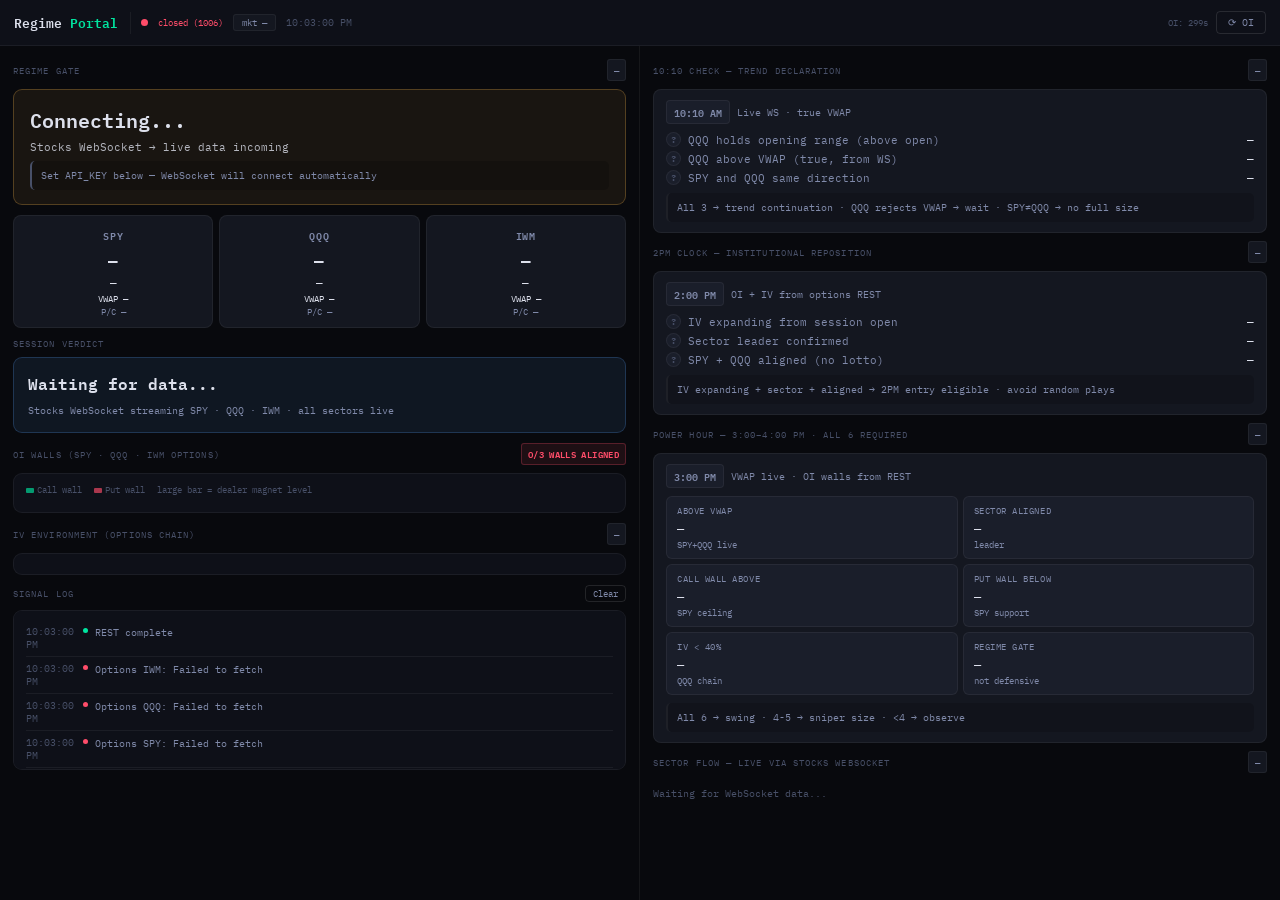
==== commit 1c4837c5: "Add files via upload" ====
--- a/index.html
+++ b/index.html
@@ -19,856 +19,725 @@
 *{box-sizing:border-box;margin:0;padding:0}
 body{background:var(--bg);color:var(--txt);font-family:var(--sans);font-size:13px;min-height:100vh}
 
-.topbar{background:var(--bg2);border-bottom:1px solid var(--b);display:flex;align-items:center;padding:0 16px;height:46px;gap:10px;position:sticky;top:0;z-index:100}
-.brand{font-family:var(--mono);font-size:13px;font-weight:600;padding-right:14px;border-right:1px solid var(--b);flex-shrink:0}
+.topbar{background:var(--bg2);border-bottom:1px solid var(--b);display:flex;align-items:center;padding:0 14px;height:46px;gap:10px;position:sticky;top:0;z-index:100}
+.brand{font-family:var(--mono);font-size:13px;font-weight:600;padding-right:12px;border-right:1px solid var(--b);flex-shrink:0}
 .brand em{color:var(--G);font-style:normal}
-.status-row{display:flex;align-items:center;gap:8px;flex:1}
-.ws-dot{width:7px;height:7px;border-radius:50%;background:var(--m);transition:background .3s}
-.ws-dot.connecting{background:var(--A);animation:blink .8s infinite}
-.ws-dot.live{background:var(--G);animation:pulse 2s infinite}
-.ws-dot.error{background:var(--R)}
+.ws-dot{width:7px;height:7px;border-radius:50%;background:var(--m);flex-shrink:0;transition:background .3s}
+.ws-dot.conn{background:var(--A);animation:blink .8s infinite}
+.ws-dot.live{background:var(--G);animation:glow 2s infinite}
+.ws-dot.err{background:var(--R)}
 @keyframes blink{0%,100%{opacity:1}50%{opacity:.3}}
-@keyframes pulse{0%,100%{opacity:1}50%{opacity:.4}}
-.ws-label{font-size:9px;font-family:var(--mono);color:var(--m2)}
-.mkt-pill{font-size:9px;font-family:var(--mono);padding:2px 8px;border-radius:3px;border:1px solid var(--b)}
+@keyframes glow{0%,100%{opacity:1}50%{opacity:.5}}
+.ws-lbl{font-size:9px;font-family:var(--mono);color:var(--m2)}
+.mkt{font-size:9px;font-family:var(--mono);padding:2px 8px;border-radius:3px;border:1px solid var(--b)}
 .clk{font-family:var(--mono);font-size:10px;color:var(--m)}
 .topbar-r{margin-left:auto;display:flex;align-items:center;gap:8px;flex-shrink:0}
+.oilbl{font-size:9px;font-family:var(--mono);color:var(--m)}
 .rbtn{padding:4px 11px;border:1px solid var(--b2);border-radius:4px;background:transparent;color:var(--m2);font-size:10px;font-family:var(--mono);cursor:pointer;transition:all .13s}
 .rbtn:hover{border-color:var(--Gb);color:var(--G)}
 .rbtn:disabled{opacity:.4;cursor:default}
 @keyframes spin{to{transform:rotate(360deg)}}
-.spinning{animation:spin .6s linear infinite;display:inline-block}
-.oi-timer{font-size:9px;font-family:var(--mono);color:var(--m)}
-
-.grid-main{display:grid;grid-template-columns:1fr 1fr;height:calc(100vh - 46px)}
-.left-col{border-right:1px solid var(--b);overflow-y:auto;padding:14px}
-.right-col{overflow-y:auto;padding:14px}
-
-.card{background:var(--bg2);border:1px solid var(--b);border-radius:9px;padding:13px 15px;margin-bottom:11px}
-.card.cg{border-color:var(--Gb);background:rgba(0,229,160,.04)}
-.card.ca{border-color:var(--Ab);background:rgba(255,184,77,.04)}
-.card.cr{border-color:var(--Rb);background:rgba(255,77,106,.04)}
-
-.sec-hdr{display:flex;align-items:center;justify-content:space-between;margin-bottom:9px}
-.sec-title{font-size:9px;letter-spacing:.12em;text-transform:uppercase;color:var(--m);font-family:var(--mono)}
-
-.regime-block{border-radius:10px;padding:16px 18px;margin-bottom:11px;border:1px solid var(--b2);transition:all .3s}
-.regime-block.risk-on{border-color:var(--Gb);background:rgba(0,229,160,.07)}
-.regime-block.chop{border-color:var(--Ab);background:rgba(255,184,77,.07)}
-.regime-block.defensive{border-color:var(--Rb);background:rgba(255,77,106,.07)}
-.regime-title{font-size:21px;font-weight:600;font-family:var(--mono);line-height:1}
-.regime-sub{font-size:11px;font-family:var(--mono);margin-top:5px;opacity:.8}
-.regime-rule{font-size:10px;font-family:var(--mono);color:var(--m2);margin-top:8px;padding:7px 10px;background:rgba(0,0,0,.2);border-radius:5px;border-left:2px solid;line-height:1.7}
-
-.macro-row{display:flex;gap:7px;margin-bottom:11px}
-.macro-card{flex:1;background:var(--bg3);border:1px solid var(--b);border-radius:8px;padding:11px;text-align:center;transition:all .3s}
-.macro-card.green{border-color:var(--Gb);background:var(--Gd)}
-.macro-card.red{border-color:var(--Rb);background:var(--Rd)}
-.macro-card.flat{border-color:var(--Ab);background:var(--Ad)}
-.macro-sym{font-size:10px;font-family:var(--mono);font-weight:600;color:var(--m2);margin-bottom:3px;letter-spacing:.08em}
-.macro-price{font-size:16px;font-weight:600;font-family:var(--mono);transition:color .3s}
-.macro-chg{font-size:11px;font-family:var(--mono);margin-top:2px}
-.macro-vwap{font-size:9px;font-family:var(--mono);margin-top:3px}
-.macro-sub{font-size:9px;color:var(--m2);font-family:var(--mono);margin-top:3px}
-
-.verdict{border-radius:9px;padding:13px 15px;border:1px solid var(--b2);margin-bottom:11px;transition:all .3s}
+.sp{animation:spin .6s linear infinite;display:inline-block}
+
+.grid{display:grid;grid-template-columns:1fr 1fr;height:calc(100vh - 46px)}
+.col{overflow-y:auto;padding:13px}
+.col:first-child{border-right:1px solid var(--b)}
+
+.card{background:var(--bg2);border:1px solid var(--b);border-radius:9px;padding:12px 14px;margin-bottom:10px}
+.shdr{display:flex;align-items:center;justify-content:space-between;margin-bottom:8px}
+.stitle{font-size:9px;letter-spacing:.12em;text-transform:uppercase;color:var(--m);font-family:var(--mono)}
+
+/* REGIME */
+.rblock{border-radius:9px;padding:14px 16px;margin-bottom:10px;border:1px solid var(--b2);transition:all .3s}
+.rblock.risk-on{border-color:var(--Gb);background:rgba(0,229,160,.07)}
+.rblock.chop{border-color:var(--Ab);background:rgba(255,184,77,.07)}
+.rblock.defensive{border-color:var(--Rb);background:rgba(255,77,106,.07)}
+.rtitle{font-size:20px;font-weight:600;font-family:var(--mono)}
+.rsub{font-size:11px;font-family:var(--mono);margin-top:4px;opacity:.8}
+.rrule{font-size:10px;font-family:var(--mono);color:var(--m2);margin-top:7px;padding:6px 9px;background:rgba(0,0,0,.2);border-radius:5px;border-left:2px solid;line-height:1.7}
+
+/* MACRO */
+.mrow{display:flex;gap:6px;margin-bottom:10px}
+.mc{flex:1;background:var(--bg3);border:1px solid var(--b);border-radius:8px;padding:10px;text-align:center;transition:all .3s}
+.mc.green{border-color:var(--Gb);background:var(--Gd)}
+.mc.red{border-color:var(--Rb);background:var(--Rd)}
+.mc.flat{border-color:var(--Ab);background:var(--Ad)}
+.mc-sym{font-size:10px;font-family:var(--mono);font-weight:600;color:var(--m2);margin-bottom:3px;letter-spacing:.08em}
+.mc-price{font-size:16px;font-weight:600;font-family:var(--mono);transition:color .3s}
+.mc-chg{font-size:11px;font-family:var(--mono);margin-top:2px;transition:color .3s}
+.mc-vwap{font-size:9px;font-family:var(--mono);margin-top:3px;transition:color .3s}
+.mc-pc{font-size:9px;color:var(--m2);font-family:var(--mono);margin-top:2px}
+
+/* VERDICT */
+.verdict{border-radius:9px;padding:12px 14px;border:1px solid var(--b2);margin-bottom:10px;transition:all .3s}
 .verdict.go{border-color:var(--Gb);background:var(--Gd)}
 .verdict.wait{border-color:var(--Ab);background:var(--Ad)}
 .verdict.no{border-color:var(--Rb);background:var(--Rd)}
 .verdict.obs{border-color:var(--Bb);background:var(--Bd)}
-.verdict-title{font-size:16px;font-weight:600;font-family:var(--mono)}
-.verdict-detail{font-size:10px;font-family:var(--mono);margin-top:5px;line-height:1.8;color:var(--m2)}
-
-.check-block{background:var(--bg3);border:1px solid var(--b);border-radius:8px;padding:11px 13px;margin-bottom:9px}
-.check-hdr{display:flex;align-items:center;gap:8px;margin-bottom:9px}
-.check-time{font-size:10px;font-family:var(--mono);font-weight:600;color:var(--m2);background:var(--bg4);padding:2px 8px;border-radius:4px;border:1px solid var(--b)}
-.check-rules{display:flex;flex-direction:column;gap:5px}
-.rule-row{display:flex;align-items:center;gap:8px;font-size:11px;font-family:var(--mono)}
-.rule-icon{width:16px;height:16px;border-radius:50%;display:flex;align-items:center;justify-content:center;font-size:9px;font-weight:700;flex-shrink:0;transition:all .3s}
-.rule-icon.pass{background:var(--Gd);color:var(--G);border:1px solid var(--Gb)}
-.rule-icon.fail{background:var(--Rd);color:var(--R);border:1px solid var(--Rb)}
-.rule-icon.idle{background:var(--bg4);color:var(--m);border:1px solid var(--b)}
-.rule-text{flex:1;color:var(--m2)}
-.rule-val{font-weight:500;transition:color .3s}
-.sig-box{font-size:10px;font-family:var(--mono);color:var(--m2);margin-top:9px;padding:7px 10px;background:rgba(0,0,0,.15);border-radius:5px;border-left:2px solid var(--b);line-height:1.7}
-
-.ph-grid{display:grid;grid-template-columns:1fr 1fr;gap:6px;margin-bottom:8px}
-.ph-item{background:var(--bg4);border:1px solid var(--b);border-radius:7px;padding:9px 11px;transition:all .3s}
-.ph-item.pass{border-color:var(--Gb);background:var(--Gd)}
-.ph-item.fail{border-color:var(--Rb);background:var(--Rd)}
-.ph-label{font-size:9px;font-family:var(--mono);color:var(--m2);text-transform:uppercase;letter-spacing:.07em;margin-bottom:3px}
-.ph-val{font-size:13px;font-weight:600;font-family:var(--mono);transition:color .3s}
-.ph-sub{font-size:9px;font-family:var(--mono);color:var(--m2);margin-top:2px}
-
-.sector-grid{display:grid;grid-template-columns:1fr 1fr;gap:5px}
-.sec-card{background:var(--bg3);border:1px solid var(--b);border-radius:6px;padding:8px 10px;display:flex;align-items:center;gap:7px;transition:all .3s}
-.sec-card.lead{border-color:var(--Gb);background:var(--Gd)}
-.sec-card.weak{border-color:var(--Rb);background:var(--Rd)}
-.sec-sym{font-family:var(--mono);font-weight:600;font-size:12px;width:34px;flex-shrink:0}
-.sec-name{font-size:9px;color:var(--m2);flex:1;font-family:var(--mono)}
-.sec-pct{font-family:var(--mono);font-size:11px;font-weight:500;flex-shrink:0;transition:color .3s}
-.sec-vwap{font-size:9px;flex-shrink:0;font-family:var(--mono)}
-
-.wall-row{display:flex;align-items:center;gap:8px;padding:6px 0;border-bottom:1px solid var(--b);font-size:11px}
-.wall-row:last-child{border-bottom:none}
-.wall-sym{width:36px;font-family:var(--mono);font-weight:600;flex-shrink:0}
-.wall-bars{flex:1;display:flex;flex-direction:column;gap:2px}
-.wall-track{height:5px;background:var(--bg4);border-radius:2px;overflow:hidden}
-.wall-call{height:5px;background:var(--G);opacity:.65;border-radius:2px;transition:width .4s}
-.wall-put{height:5px;background:var(--R);opacity:.65;border-radius:2px;transition:width .4s}
-.wall-info{font-family:var(--mono);font-size:9px;color:var(--m2);width:100px;text-align:right;flex-shrink:0;line-height:1.6}
-
-.iv-row{display:flex;align-items:center;gap:8px;font-size:10px;font-family:var(--mono);padding:4px 0}
-.iv-lbl{width:40px;flex-shrink:0;color:var(--m2)}
-.iv-track{flex:1;height:5px;background:var(--bg4);border-radius:2px;overflow:hidden}
-.iv-fill{height:5px;border-radius:2px;transition:width .5s,background .5s}
-.iv-val{width:50px;text-align:right;flex-shrink:0}
-
-.badge{display:inline-block;font-size:9px;font-weight:600;padding:2px 7px;border-radius:3px;font-family:var(--mono);letter-spacing:.04em;text-transform:uppercase}
+.vtitle{font-size:16px;font-weight:600;font-family:var(--mono)}
+.vdetail{font-size:10px;font-family:var(--mono);margin-top:5px;line-height:1.8;color:var(--m2)}
+
+/* CHECK BLOCKS */
+.cblock{background:var(--bg3);border:1px solid var(--b);border-radius:8px;padding:10px 12px;margin-bottom:8px}
+.chdr{display:flex;align-items:center;gap:7px;margin-bottom:8px}
+.ctag{font-size:10px;font-family:var(--mono);font-weight:600;color:var(--m2);background:var(--bg4);padding:2px 7px;border-radius:4px;border:1px solid var(--b)}
+.crules{display:flex;flex-direction:column;gap:4px}
+.rrow{display:flex;align-items:center;gap:7px;font-size:11px;font-family:var(--mono)}
+.rico{width:15px;height:15px;border-radius:50%;display:flex;align-items:center;justify-content:center;font-size:9px;font-weight:700;flex-shrink:0;transition:all .2s}
+.rico.pass{background:var(--Gd);color:var(--G);border:1px solid var(--Gb)}
+.rico.fail{background:var(--Rd);color:var(--R);border:1px solid var(--Rb)}
+.rico.idle{background:var(--bg4);color:var(--m);border:1px solid var(--b)}
+.rtxt{flex:1;color:var(--m2)}
+.rval{font-weight:500;font-size:11px;transition:color .2s}
+.sigbox{font-size:10px;font-family:var(--mono);color:var(--m2);margin-top:8px;padding:6px 9px;background:rgba(0,0,0,.15);border-radius:5px;border-left:2px solid var(--b);line-height:1.7;transition:all .2s}
+
+/* POWER HOUR GRID */
+.phgrid{display:grid;grid-template-columns:1fr 1fr;gap:5px;margin-bottom:7px}
+.phi{background:var(--bg4);border:1px solid var(--b);border-radius:6px;padding:8px 10px;transition:all .2s}
+.phi.pass{border-color:var(--Gb);background:var(--Gd)}
+.phi.fail{border-color:var(--Rb);background:var(--Rd)}
+.philbl{font-size:9px;font-family:var(--mono);color:var(--m2);text-transform:uppercase;letter-spacing:.06em;margin-bottom:2px}
+.phival{font-size:12px;font-weight:600;font-family:var(--mono);transition:color .2s}
+.phisub{font-size:9px;font-family:var(--mono);color:var(--m2);margin-top:1px}
+
+/* SECTORS */
+.sgrid{display:grid;grid-template-columns:1fr 1fr;gap:4px}
+.sc{background:var(--bg3);border:1px solid var(--b);border-radius:6px;padding:7px 9px;display:flex;align-items:center;gap:6px;transition:all .2s}
+.sc.lead{border-color:var(--Gb);background:var(--Gd)}
+.sc.weak{border-color:var(--Rb);background:var(--Rd)}
+.scsym{font-family:var(--mono);font-weight:600;font-size:11px;width:32px;flex-shrink:0}
+.scname{font-size:9px;color:var(--m2);flex:1;font-family:var(--mono)}
+.scpct{font-family:var(--mono);font-size:11px;font-weight:500;flex-shrink:0;transition:color .2s}
+.scvwap{font-size:9px;flex-shrink:0;font-family:var(--mono)}
+
+/* OI WALLS */
+.wrow{display:flex;align-items:center;gap:7px;padding:5px 0;border-bottom:1px solid var(--b)}
+.wrow:last-child{border-bottom:none}
+.wsym{width:34px;font-family:var(--mono);font-weight:600;flex-shrink:0;font-size:11px}
+.wbars{flex:1;display:flex;flex-direction:column;gap:2px}
+.wtr{height:5px;background:var(--bg4);border-radius:2px;overflow:hidden}
+.wc{height:5px;background:var(--G);opacity:.65;border-radius:2px;transition:width .4s}
+.wp{height:5px;background:var(--R);opacity:.65;border-radius:2px;transition:width .4s}
+.winfo{font-family:var(--mono);font-size:9px;width:95px;text-align:right;flex-shrink:0;line-height:1.6}
+
+/* IV */
+.ivrow{display:flex;align-items:center;gap:7px;font-size:10px;font-family:var(--mono);padding:3px 0}
+.ivlbl{width:38px;flex-shrink:0;color:var(--m2)}
+.ivtr{flex:1;height:5px;background:var(--bg4);border-radius:2px;overflow:hidden}
+.ivfill{height:5px;border-radius:2px;transition:width .5s,background .5s}
+.ivval{width:46px;text-align:right;flex-shrink:0}
+
+/* LOG */
+.lrow{display:flex;gap:7px;padding:5px 0;border-bottom:1px solid var(--b);font-size:10px}
+.lrow:last-child{border-bottom:none}
+.lt{font-family:var(--mono);color:var(--m);width:50px;flex-shrink:0}
+.ldot{width:5px;height:5px;border-radius:50%;margin-top:3px;flex-shrink:0}
+.lmsg{flex:1;color:var(--m2);font-family:var(--mono);line-height:1.5}
+
+.badge{display:inline-block;font-size:9px;font-weight:600;padding:2px 6px;border-radius:3px;font-family:var(--mono);letter-spacing:.04em;text-transform:uppercase}
 .bg{background:var(--Gd);color:var(--G);border:1px solid var(--Gb)}
 .ba{background:var(--Ad);color:var(--A);border:1px solid var(--Ab)}
 .br{background:var(--Rd);color:var(--R);border:1px solid var(--Rb)}
 .bb{background:var(--Bd);color:var(--B);border:1px solid var(--Bb)}
 .bx{background:var(--bg3);color:var(--m2);border:1px solid var(--b)}
-
-.lrow{display:flex;gap:8px;padding:5px 0;border-bottom:1px solid var(--b);font-size:10px}
-.lrow:last-child{border-bottom:none}
-.lt{font-family:var(--mono);color:var(--m);width:50px;flex-shrink:0}
-.ldot2{width:5px;height:5px;border-radius:50%;margin-top:3px;flex-shrink:0}
-.lmsg{flex:1;color:var(--m2);font-family:var(--mono);line-height:1.5}
-
-@keyframes flash{0%{opacity:1}50%{opacity:.4}100%{opacity:1}}
-.flash{animation:flash .4s ease}
+@keyframes flash{0%,100%{opacity:1}50%{opacity:.35}}
+.flash{animation:flash .35s ease}
 </style>
 </head>
 <body>
 
 <header class="topbar">
   <div class="brand">Regime <em>Portal</em></div>
-  <div class="status-row">
-    <span class="ws-dot" id="ws-dot"></span>
-    <span class="ws-label" id="ws-label">connecting...</span>
-    <span class="mkt-pill bx" id="mkt-pill">mkt —</span>
-    <span class="clk" id="clk">—</span>
-  </div>
+  <span class="ws-dot" id="wsdot"></span>
+  <span class="ws-lbl" id="wslbl">connecting...</span>
+  <span class="mkt bx" id="mkt">mkt —</span>
+  <span class="clk" id="clk">—</span>
   <div class="topbar-r">
-    <span class="oi-timer" id="oi-timer">OI refresh: —</span>
-    <button class="rbtn" id="rbtn" onclick="restRefresh()"><span id="rspin">⟳</span> OI Refresh</button>
+    <span class="oilbl" id="oilbl">OI: —</span>
+    <button class="rbtn" id="rbtn" onclick="restLoad()"><span id="sp">⟳</span> OI</button>
   </div>
 </header>
 
-<div class="grid-main">
-<div class="left-col">
+<div class="grid">
+<div class="col">
 
   <!-- REGIME GATE -->
-  <div class="sec-hdr"><div class="sec-title">Regime Gate</div><span class="badge bx" id="regime-badge">loading</span></div>
-  <div class="regime-block" id="regime-block">
-    <div class="regime-title" id="regime-title">Connecting...</div>
-    <div class="regime-sub" id="regime-sub">WebSocket + OI data loading</div>
-    <div class="regime-rule" id="regime-rule" style="border-color:var(--m)">Set WS_KEY and PROXY in the script to connect</div>
-  </div>
-
-  <!-- SPY / QQQ / IWM -->
-  <div class="macro-row">
-    <div class="macro-card" id="mc-spy"><div class="macro-sym">SPY</div><div class="macro-price" id="mp-spy">—</div><div class="macro-chg" id="mchg-spy">—</div><div class="macro-vwap" id="mvwap-spy">VWAP —</div><div class="macro-sub" id="msub-spy">P/C —</div></div>
-    <div class="macro-card" id="mc-qqq"><div class="macro-sym">QQQ</div><div class="macro-price" id="mp-qqq">—</div><div class="macro-chg" id="mchg-qqq">—</div><div class="macro-vwap" id="mvwap-qqq">VWAP —</div><div class="macro-sub" id="msub-qqq">P/C —</div></div>
-    <div class="macro-card" id="mc-iwm"><div class="macro-sym">IWM</div><div class="macro-price" id="mp-iwm">—</div><div class="macro-chg" id="mchg-iwm">—</div><div class="macro-vwap" id="mvwap-iwm">VWAP —</div><div class="macro-sub" id="msub-iwm">P/C —</div></div>
-  </div>
-
-  <!-- VERDICT -->
-  <div class="sec-hdr"><div class="sec-title">Session verdict</div></div>
-  <div class="verdict obs" id="verdict-box">
-    <div class="verdict-title" id="verdict-title">Loading...</div>
-    <div class="verdict-detail" id="verdict-detail">Connecting to Massive WebSocket + REST chain data</div>
+  <div class="shdr"><div class="stitle">Regime Gate</div><span class="badge bx" id="rbadge">—</span></div>
+  <div class="rblock chop" id="rblock">
+    <div class="rtitle" id="rtitle">Connecting...</div>
+    <div class="rsub" id="rsub">Stocks WebSocket → live data incoming</div>
+    <div class="rrule" id="rrule" style="border-color:var(--m)">Set API_KEY below — WebSocket will connect automatically</div>
+  </div>
+
+  <!-- SPY / QQQ / IWM — live from Stocks WS -->
+  <div class="mrow">
+    <div class="mc" id="mc-SPY"><div class="mc-sym">SPY</div><div class="mc-price" id="p-SPY">—</div><div class="mc-chg" id="c-SPY">—</div><div class="mc-vwap" id="vw-SPY">VWAP —</div><div class="mc-pc" id="pc-SPY">P/C —</div></div>
+    <div class="mc" id="mc-QQQ"><div class="mc-sym">QQQ</div><div class="mc-price" id="p-QQQ">—</div><div class="mc-chg" id="c-QQQ">—</div><div class="mc-vwap" id="vw-QQQ">VWAP —</div><div class="mc-pc" id="pc-QQQ">P/C —</div></div>
+    <div class="mc" id="mc-IWM"><div class="mc-sym">IWM</div><div class="mc-price" id="p-IWM">—</div><div class="mc-chg" id="c-IWM">—</div><div class="mc-vwap" id="vw-IWM">VWAP —</div><div class="mc-pc" id="pc-IWM">P/C —</div></div>
+  </div>
+
+  <!-- SESSION VERDICT -->
+  <div class="shdr"><div class="stitle">Session verdict</div></div>
+  <div class="verdict obs" id="vbox">
+    <div class="vtitle" id="vtitle">Waiting for data...</div>
+    <div class="vdetail" id="vdetail">Stocks WebSocket streaming SPY · QQQ · IWM · all sectors live</div>
   </div>
 
   <!-- OI WALLS -->
-  <div class="sec-hdr"><div class="sec-title">OI walls — call ceiling · put floor</div><span class="badge bx" id="wall-badge">—</span></div>
-  <div class="card" style="padding:11px 13px">
-    <div style="display:flex;gap:14px;font-size:9px;font-family:var(--mono);color:var(--m);margin-bottom:8px">
-      <span><span style="display:inline-block;width:9px;height:5px;background:var(--G);opacity:.65;vertical-align:middle;margin-right:3px;border-radius:1px"></span>Calls</span>
-      <span><span style="display:inline-block;width:9px;height:5px;background:var(--R);opacity:.65;vertical-align:middle;margin-right:3px;border-radius:1px"></span>Puts</span>
-      <span class="c-m" style="color:var(--m)">big bar = dealer wall = price magnet/support</span>
+  <div class="shdr"><div class="stitle">OI walls (SPY · QQQ · IWM options)</div><span class="badge bx" id="wbadge">—</span></div>
+  <div class="card" style="padding:10px 12px">
+    <div style="display:flex;gap:12px;font-size:9px;font-family:var(--mono);color:var(--m);margin-bottom:7px">
+      <span><span style="display:inline-block;width:8px;height:5px;background:var(--G);opacity:.65;vertical-align:middle;margin-right:3px;border-radius:1px"></span>Call wall</span>
+      <span><span style="display:inline-block;width:8px;height:5px;background:var(--R);opacity:.65;vertical-align:middle;margin-right:3px;border-radius:1px"></span>Put wall</span>
+      <span style="color:var(--m)">large bar = dealer magnet level</span>
     </div>
-    <div id="oi-walls"><div style="color:var(--m);font-family:var(--mono);font-size:10px">Loading REST data...</div></div>
+    <div id="oiwalls"><div style="color:var(--m);font-family:var(--mono);font-size:10px">Click OI button to load...</div></div>
   </div>
 
   <!-- IV -->
-  <div class="sec-hdr"><div class="sec-title">IV environment (from chain OI snapshots)</div><span class="badge bx" id="iv-badge">—</span></div>
-  <div class="card" style="padding:11px 13px"><div id="iv-bars"><div style="color:var(--m);font-family:var(--mono);font-size:10px">Loading...</div></div></div>
+  <div class="shdr"><div class="stitle">IV environment (options chain)</div><span class="badge bx" id="ivbadge">—</span></div>
+  <div class="card" style="padding:10px 12px"><div id="ivbars"><div style="color:var(--m);font-family:var(--mono);font-size:10px">Click OI button to load...</div></div></div>
 
   <!-- LOG -->
-  <div class="sec-hdr" style="margin-top:4px"><div class="sec-title">Signal log</div><button class="rbtn" onclick="clearLog()" style="font-size:9px;padding:2px 8px">Clear</button></div>
-  <div class="card" style="padding:10px 13px;max-height:140px;overflow-y:auto"><div id="log-list"><div style="color:var(--m);font-family:var(--mono);font-size:10px">No events yet.</div></div></div>
+  <div class="shdr" style="margin-top:4px"><div class="stitle">Signal log</div><button class="rbtn" onclick="clearLog()" style="font-size:9px;padding:2px 7px">Clear</button></div>
+  <div class="card" style="padding:9px 12px;max-height:160px;overflow-y:auto"><div id="loglist"><div style="color:var(--m);font-family:var(--mono);font-size:10px">No events yet.</div></div></div>
 
 </div>
-<div class="right-col">
+<div class="col">
 
   <!-- 10:10 CHECK -->
-  <div class="sec-hdr"><div class="sec-title">10:10 check — trend declaration</div><span class="badge bx" id="t1010-badge">—</span></div>
-  <div class="check-block">
-    <div class="check-hdr">
-      <span class="check-time">10:10 AM</span>
-      <span style="font-size:10px;font-family:var(--mono);color:var(--m2)">Live via WebSocket</span>
-      <span style="margin-left:auto" id="c1010-status"></span>
+  <div class="shdr"><div class="stitle">10:10 check — trend declaration</div><span class="badge bx" id="b1010">—</span></div>
+  <div class="cblock">
+    <div class="chdr">
+      <span class="ctag">10:10 AM</span>
+      <span style="font-size:10px;font-family:var(--mono);color:var(--m2)">Live WS · true VWAP</span>
+      <span style="margin-left:auto" id="s1010"></span>
     </div>
-    <div class="check-rules">
-      <div class="rule-row"><div class="rule-icon idle" id="i1010-1">?</div><span class="rule-text">QQQ holds opening range high</span><span class="rule-val" id="v1010-1">—</span></div>
-      <div class="rule-row"><div class="rule-icon idle" id="i1010-2">?</div><span class="rule-text">QQQ above true VWAP (WS)</span><span class="rule-val" id="v1010-2">—</span></div>
-      <div class="rule-row"><div class="rule-icon idle" id="i1010-3">?</div><span class="rule-text">SPY and QQQ same direction</span><span class="rule-val" id="v1010-3">—</span></div>
+    <div class="crules">
+      <div class="rrow"><div class="rico idle" id="i1-1">?</div><span class="rtxt">QQQ holds opening range (above open)</span><span class="rval" id="v1-1">—</span></div>
+      <div class="rrow"><div class="rico idle" id="i1-2">?</div><span class="rtxt">QQQ above VWAP (true, from WS)</span><span class="rval" id="v1-2">—</span></div>
+      <div class="rrow"><div class="rico idle" id="i1-3">?</div><span class="rtxt">SPY and QQQ same direction</span><span class="rval" id="v1-3">—</span></div>
     </div>
-    <div class="sig-box" id="sig-1010">QQQ above OR + VWAP + SPY aligned → trend entry eligible<br>QQQ rejects VWAP → wait / chop · SPY ≠ QQQ → no full size</div>
+    <div class="sigbox" id="sig1010">All 3 → trend continuation · QQQ rejects VWAP → wait · SPY≠QQQ → no full size</div>
   </div>
 
   <!-- 2PM -->
-  <div class="sec-hdr"><div class="sec-title">2PM clock — institutional reposition</div><span class="badge bx" id="t2pm-badge">—</span></div>
-  <div class="check-block">
-    <div class="check-hdr">
-      <span class="check-time">2:00 PM</span>
-      <span style="font-size:10px;font-family:var(--mono);color:var(--m2)">OI + IV from chain snapshots</span>
-      <span style="margin-left:auto" id="c2pm-status"></span>
+  <div class="shdr"><div class="stitle">2PM clock — institutional reposition</div><span class="badge bx" id="b2pm">—</span></div>
+  <div class="cblock">
+    <div class="chdr">
+      <span class="ctag">2:00 PM</span>
+      <span style="font-size:10px;font-family:var(--mono);color:var(--m2)">OI + IV from options REST</span>
+      <span style="margin-left:auto" id="s2pm"></span>
     </div>
-    <div class="check-rules">
-      <div class="rule-row"><div class="rule-icon idle" id="i2pm-1">?</div><span class="rule-text">IV expanding from session open</span><span class="rule-val" id="v2pm-1">—</span></div>
-      <div class="rule-row"><div class="rule-icon idle" id="i2pm-2">?</div><span class="rule-text">Sector leader confirmed</span><span class="rule-val" id="v2pm-2">—</span></div>
-      <div class="rule-row"><div class="rule-icon idle" id="i2pm-3">?</div><span class="rule-text">No lotto — SPY+QQQ aligned</span><span class="rule-val" id="v2pm-3">—</span></div>
+    <div class="crules">
+      <div class="rrow"><div class="rico idle" id="i2-1">?</div><span class="rtxt">IV expanding from session open</span><span class="rval" id="v2-1">—</span></div>
+      <div class="rrow"><div class="rico idle" id="i2-2">?</div><span class="rtxt">Sector leader confirmed</span><span class="rval" id="v2-2">—</span></div>
+      <div class="rrow"><div class="rico idle" id="i2-3">?</div><span class="rtxt">SPY + QQQ aligned (no lotto)</span><span class="rval" id="v2-3">—</span></div>
     </div>
-    <div class="sig-box" id="sig-2pm">IV expanding + sector leader + aligned → 2PM entry eligible<br>Avoid random lotto plays regardless of conditions</div>
+    <div class="sigbox" id="sig2pm">IV expanding + sector + aligned → 2PM entry eligible · avoid random plays</div>
   </div>
 
   <!-- POWER HOUR -->
-  <div class="sec-hdr"><div class="sec-title">Power hour — 3:00–4:00 PM · swing only if all pass</div><span class="badge bx" id="tph-badge">—</span></div>
-  <div class="check-block">
-    <div class="check-hdr">
-      <span class="check-time">3:00 PM</span>
-      <span style="font-size:10px;font-family:var(--mono);color:var(--m2)">True VWAP from WS · OI walls from REST</span>
-      <span style="margin-left:auto" id="cph-status"></span>
+  <div class="shdr"><div class="stitle">Power hour — 3:00–4:00 PM · all 6 required</div><span class="badge bx" id="bph">—</span></div>
+  <div class="cblock">
+    <div class="chdr">
+      <span class="ctag">3:00 PM</span>
+      <span style="font-size:10px;font-family:var(--mono);color:var(--m2)">VWAP live · OI walls from REST</span>
+      <span style="margin-left:auto" id="sph"></span>
     </div>
-    <div class="ph-grid">
-      <div class="ph-item" id="ph1"><div class="ph-label">Above VWAP (WS)</div><div class="ph-val" id="ph1v">—</div><div class="ph-sub" id="ph1s">SPY + QQQ</div></div>
-      <div class="ph-item" id="ph2"><div class="ph-label">Sector aligned</div><div class="ph-val" id="ph2v">—</div><div class="ph-sub" id="ph2s">leading ETF</div></div>
-      <div class="ph-item" id="ph3"><div class="ph-label">Call wall above</div><div class="ph-val" id="ph3v">—</div><div class="ph-sub" id="ph3s">SPY ceiling</div></div>
-      <div class="ph-item" id="ph4"><div class="ph-label">Put wall below</div><div class="ph-val" id="ph4v">—</div><div class="ph-sub" id="ph4s">SPY support</div></div>
-      <div class="ph-item" id="ph5"><div class="ph-label">IV not overheated</div><div class="ph-val" id="ph5v">—</div><div class="ph-sub" id="ph5s">QQQ IV &lt;40%</div></div>
-      <div class="ph-item" id="ph6"><div class="ph-label">Regime gate</div><div class="ph-val" id="ph6v">—</div><div class="ph-sub" id="ph6s">not defensive</div></div>
+    <div class="phgrid">
+      <div class="phi" id="ph1"><div class="philbl">Above VWAP</div><div class="phival" id="ph1v">—</div><div class="phisub">SPY+QQQ live</div></div>
+      <div class="phi" id="ph2"><div class="philbl">Sector aligned</div><div class="phival" id="ph2v">—</div><div class="phisub" id="ph2s">leader</div></div>
+      <div class="phi" id="ph3"><div class="philbl">Call wall above</div><div class="phival" id="ph3v">—</div><div class="phisub">SPY ceiling</div></div>
+      <div class="phi" id="ph4"><div class="philbl">Put wall below</div><div class="phival" id="ph4v">—</div><div class="phisub">SPY support</div></div>
+      <div class="phi" id="ph5"><div class="philbl">IV &lt; 40%</div><div class="phival" id="ph5v">—</div><div class="phisub">QQQ chain</div></div>
+      <div class="phi" id="ph6"><div class="philbl">Regime gate</div><div class="phival" id="ph6v">—</div><div class="phisub">not defensive</div></div>
     </div>
-    <div class="sig-box" id="sig-ph">All 6 → swing eligible · 4–5 → sniper size only · &lt;4 → observe</div>
+    <div class="sigbox" id="sigph">All 6 → swing · 4-5 → sniper size · &lt;4 → observe</div>
   </div>
 
   <!-- SECTORS -->
-  <div class="sec-hdr"><div class="sec-title">Sector flow — live via WebSocket · OI from REST</div><span class="badge bx" id="sec-badge">—</span></div>
-  <div class="sector-grid" id="sector-grid">
-    <div style="color:var(--m);font-family:var(--mono);font-size:10px;grid-column:span 2;padding:6px 0">Connecting to WebSocket...</div>
+  <div class="shdr"><div class="stitle">Sector flow — live via Stocks WebSocket</div><span class="badge bx" id="sbadge">—</span></div>
+  <div class="sgrid" id="sgrid">
+    <div style="color:var(--m);font-family:var(--mono);font-size:10px;grid-column:span 2;padding:6px 0">Waiting for WebSocket data...</div>
   </div>
 
 </div>
 </div>
 
 <script>
-/* ═══════════════════════════════════════
-   CONFIGURATION
-   
-   WS_KEY  : Your Massive API key — used ONLY for WebSocket auth (WSS encrypted)
-   PROXY   : Your Cloudflare Worker URL — used for REST chain calls (OI/IV/walls)
-═══════════════════════════════════════ */
-const WS_KEY = 'KG3laY_ekvqiN5JVpNG4Io5buCCyC8at';
-const PROXY  = 'https://regime-proxy3.danilopena322.workers.dev';
-
-/* ═══════════════════════════════════════
-   WEBSOCKET CONFIG
-═══════════════════════════════════════ */
-const WS_URL   = 'wss://delayed.websocket.massive.com/options';
-const MACRO    = ['SPY','QQQ','IWM'];
-const SECTORS  = [
-  {sym:'XLU',name:'Utilities'},{sym:'XLK',name:'Technology'},
-  {sym:'XLE',name:'Energy'},{sym:'XLF',name:'Financials'},
-  {sym:'XLV',name:'Health Care'},{sym:'XLB',name:'Materials'},
-  {sym:'XLRE',name:'Real Estate'},{sym:'XLY',name:'Cons Disc'},
-  {sym:'XLC',name:'Comm Svcs'},{sym:'XLI',name:'Industrials'},
-  {sym:'XLP',name:'Staples'},
+/* ═══════════════════════════════════════════
+   ★  TWO THINGS TO SET  ★
+
+   1. API_KEY  → your Massive API key
+      Used for: Stocks WebSocket auth (wss:// encrypted)
+                Options REST via Cloudflare Worker
+
+   2. WORKER   → your Cloudflare Worker URL
+      Used for: Options chain REST (OI walls, IV)
+      Get from: Cloudflare dashboard after deploying massive-proxy-worker.js
+      If you don't have a worker yet, OI walls won't load
+      but ALL PRICE DATA still works via WebSocket alone.
+═══════════════════════════════════════════ */
+const API_KEY = 'KG3laY_ekvqiN5JVpNG4Io5buCCyC8at';
+const WORKER  = 'https://regime-proxy3.danilopena322.workers.dev/';
+
+/* ═══════════════════════════════════════════
+   STOCKS WEBSOCKET — correct endpoint for ETFs
+   SPY, QQQ, IWM, XLK, XLU etc are STOCKS not OPTIONS
+   Options WS is only for O:SPY... contract tickers
+═══════════════════════════════════════════ */
+const WS_URL = 'wss://delayed.websocket.massive.com/stocks';
+
+const MACRO   = ['SPY','QQQ','IWM'];
+const SECTORS = [
+  {sym:'XLU',n:'Utilities'},{sym:'XLK',n:'Technology'},
+  {sym:'XLE',n:'Energy'},{sym:'XLF',n:'Financials'},
+  {sym:'XLV',n:'Health Care'},{sym:'XLB',n:'Materials'},
+  {sym:'XLRE',n:'Real Estate'},{sym:'XLY',n:'Cons Disc'},
+  {sym:'XLC',n:'Comm Svcs'},{sym:'XLI',n:'Industrials'},
+  {sym:'XLP',n:'Staples'},
 ];
-const ALL_SYMS = [...MACRO,...SECTORS.map(s=>s.sym)];
-// Subscribe string for WS — AM = aggregate per minute (has VWAP in 'a' field)
-const WS_SUB   = 'AM.'+ALL_SYMS.join(',AM.');
-
-/* ═══════════════════════════════════════
+const ALL = [...MACRO,...SECTORS.map(s=>s.sym)];
+const WS_PARAMS = 'AM.'+ALL.join(',AM.');
+
+/* ═══════════════════════════════════════════
    STATE
-═══════════════════════════════════════ */
-const S = {
-  // Live WS data per symbol
-  live:{},      // sym → {price, open, high, low, vwap, dp, updated}
-  // REST OI/IV data per symbol (refreshes every 5 min)
-  oi:{},        // sym → {callOI, putOI, avgIV, pcRatio, callWall, putWall}
-  ivAtOpen:{},  // baseline IV for expansion check
-
-  ws:null, wsReady:false, reconnectDelay:2000,
-  oisTimer:null, oiCountdown:300,
-  currentRegime:'chop', leaders:[],
-  log:[],
-};
-
-/* ═══════════════════════════════════════
+═══════════════════════════════════════════ */
+const D = {}; // live data: sym → {price,open,high,low,vwap,dp,prevClose}
+const OI = {}; // options data: SPY/QQQ/IWM → {callOI,putOI,avgIV,callWall,putWall}
+const IV0 = {}; // baseline IV at first REST load
+let ws=null, wsOk=false, reconnDelay=2000;
+let oiTimer=null, oiCd=300;
+let regime='chop', leaders=[], LOG=[];
+
+/* ═══════════════════════════════════════════
    CLOCK
-═══════════════════════════════════════ */
-function tick(){
-  const now=new Date();
-  document.getElementById('clk').textContent=now.toLocaleTimeString('en-US',{hour:'2-digit',minute:'2-digit',second:'2-digit'});
-  if(Object.keys(S.live).length>0) runGamebook();
-}
-setInterval(tick,1000); tick();
-
-/* ═══════════════════════════════════════
-   WEBSOCKET — primary real-time feed
-═══════════════════════════════════════ */
+═══════════════════════════════════════════ */
+setInterval(()=>{
+  document.getElementById('clk').textContent=
+    new Date().toLocaleTimeString('en-US',{hour:'2-digit',minute:'2-digit',second:'2-digit'});
+  if(D.SPY||D.QQQ) runGamebook();
+},1000);
+
+/* ═══════════════════════════════════════════
+   WEBSOCKET — Stocks endpoint
+═══════════════════════════════════════════ */
 function connectWS(){
-  if(WS_KEY==='YOUR_MASSIVE_KEY_HERE'){
-    setWSDot('error','key not set');
-    addLog('Set WS_KEY to your Massive API key in the script','red');
+  if(API_KEY==='YOUR_MASSIVE_KEY_HERE'){
+    dot('err','set API_KEY in script');
+    log('Set API_KEY to your Massive key in the script','red'); return;
+  }
+  dot('conn','connecting...');
+  log('WS → '+WS_URL,'amber');
+  try{ ws=new WebSocket(WS_URL); }
+  catch(e){ dot('err','open failed'); log('WS open err: '+e.message,'red'); sched(); return; }
+
+  ws.onopen=()=>{ log('WS open — authenticating','amber'); dot('conn','authenticating...'); };
+
+  ws.onmessage=ev=>{
+    let msgs;
+    try{ msgs=JSON.parse(ev.data); }catch{ return; }
+    if(!Array.isArray(msgs)) msgs=[msgs];
+    msgs.forEach(handleMsg);
+  };
+
+  ws.onerror=()=>{ dot('err','error'); log('WS error','red'); };
+  ws.onclose=ev=>{ wsOk=false; dot('err','closed ('+ev.code+')'); log('WS closed — reconnect in '+reconnDelay/1000+'s','amber'); sched(); };
+}
+
+function handleMsg(m){
+  const ev=m.ev;
+
+  if(ev==='connected'){
+    ws.send(JSON.stringify({action:'auth',params:API_KEY}));
     return;
   }
-  setWSDot('connecting','connecting...');
-  addLog('WebSocket connecting → '+WS_URL,'amber');
-
-  try{
-    S.ws=new WebSocket(WS_URL);
-  }catch(e){
-    setWSDot('error','failed to open');
-    addLog('WS open error: '+e.message,'red');
-    scheduleReconnect(); return;
-  }
-
-  S.ws.onopen=()=>{
-    addLog('WS connected — authenticating','amber');
-    setWSDot('connecting','authenticating...');
-  };
-
-  S.ws.onmessage=e=>{
+  if(ev==='auth_success'){
+    wsOk=true; reconnDelay=2000;
+    dot('live','live · stocks · 15-min delayed');
+    log('WS auth OK — subscribing to '+ALL.length+' symbols','green');
+    ws.send(JSON.stringify({action:'subscribe',params:WS_PARAMS}));
+    return;
+  }
+  if(ev==='auth_failed'){
+    dot('err','auth failed'); log('WS auth failed — check API_KEY','red'); return;
+  }
+  if(ev==='AM'){
+    // Aggregate minute bar from Stocks WS
+    // m.sym, m.o (open), m.c (close/price), m.h, m.l, m.v (volume), m.a (VWAP), m.s (start ts)
+    const sym=m.sym;
+    if(!ALL.includes(sym)) return;
+    const price=m.c, open=m.o, high=m.h, low=m.l, vwap=m.a;
+    const prevClose=D[sym]?.prevClose||open; // use stored prevClose or fallback to open
+    const dp=prevClose>0?((price-prevClose)/prevClose*100):0;
+    D[sym]={price,open,high,low,vwap,dp,prevClose,ts:Date.now()};
+    updateUI(sym);
+    if(MACRO.includes(sym)) runGamebook();
+  }
+  if(ev==='subscribed'){ log('Subscribed: '+m.params,'green'); }
+}
+
+function sched(){
+  ws=null; wsOk=false;
+  setTimeout(()=>{ reconnDelay=Math.min(reconnDelay*1.5,30000); connectWS(); },reconnDelay);
+}
+function dot(state,lbl){
+  document.getElementById('wsdot').className='ws-dot '+state;
+  const l=document.getElementById('wslbl'); l.textContent=lbl;
+  l.style.color=state==='live'?'var(--G)':state==='err'?'var(--R)':'var(--A)';
+}
+
+/* ═══════════════════════════════════════════
+   REST — options chain for OI/IV
+   ONLY SPY, QQQ, IWM (not sector ETFs)
+═══════════════════════════════════════════ */
+async function restLoad(){
+  const btn=document.getElementById('rbtn');
+  const sp=document.getElementById('sp');
+  btn.disabled=true; sp.classList.add('sp');
+
+  // Market status
+  if(!WORKER.includes('YOUR-WORKER')){
     try{
-      const msgs=JSON.parse(e.data);
-      (Array.isArray(msgs)?msgs:[msgs]).forEach(handleWSMsg);
-    }catch(err){
-      addLog('WS parse error: '+err.message,'red');
-    }
-  };
-
-  S.ws.onerror=()=>{
-    setWSDot('error','connection error');
-    addLog('WS error — will reconnect','red');
-  };
-
-  S.ws.onclose=ev=>{
-    S.wsReady=false;
-    setWSDot('error','disconnected ('+ev.code+')');
-    addLog('WS closed ('+ev.code+') — reconnecting in '+S.reconnectDelay/1000+'s','amber');
-    scheduleReconnect();
-  };
-}
-
-function handleWSMsg(msg){
-  const ev=msg.ev;
-
-  if(ev==='connected'){
-    // Server confirmed connection — now auth
-    S.ws.send(JSON.stringify({action:'auth',params:WS_KEY}));
-    return;
-  }
-
-  if(ev==='auth_success'){
-    S.wsReady=true;
-    S.reconnectDelay=2000; // reset backoff
-    setWSDot('live','live · 15-min delayed');
-    addLog('WS authenticated — subscribing to '+ALL_SYMS.length+' symbols','green');
-    S.ws.send(JSON.stringify({action:'subscribe',params:WS_SUB}));
-    return;
-  }
-
-  if(ev==='auth_failed'){
-    setWSDot('error','auth failed — check WS_KEY');
-    addLog('WS auth failed — check WS_KEY in script','red');
-    return;
-  }
-
-  if(ev==='AM'){
-    // Aggregate minute bar — this is our primary live feed
-    // Fields: sym, o(open), c(close/price), h(high), l(low), v(volume), a(VWAP), s(start_ts)
-    const sym=msg.sym;
-    if(!ALL_SYMS.includes(sym)) return;
-
-    const price=msg.c;    // close = current price
-    const open=msg.o;
-    const high=msg.h;
-    const low=msg.l;
-    const vwap=msg.a;     // TRUE VWAP from Massive — this is the real thing
-
-    // Calculate % change (need prev close from REST; use open as proxy until REST loads)
-    const prevClose=S.live[sym]?.prevClose || S.oi[sym]?.prevClose || open;
-    const dp=prevClose>0?((price-prevClose)/prevClose*100):0;
-
-    S.live[sym]={price,open,high,low,vwap,dp,prevClose,updated:Date.now()};
-
-    // Update UI for this symbol
-    updateSymbolUI(sym);
-    // Rerun gamebook checks on key symbols
-    if(MACRO.includes(sym)) runGamebook();
-    return;
-  }
-
-  if(ev==='subscribed'){
-    addLog('WS subscribed: '+msg.params,'green');
-    return;
-  }
-
-  if(ev==='disconnected'){
-    addLog('WS server disconnected: '+(msg.message||''),'amber');
-    return;
-  }
-}
-
-function scheduleReconnect(){
-  S.ws=null; S.wsReady=false;
-  setTimeout(()=>{
-    S.reconnectDelay=Math.min(S.reconnectDelay*1.5,30000); // exponential backoff, max 30s
-    connectWS();
-  },S.reconnectDelay);
-}
-
-function setWSDot(state,label){
-  const dot=document.getElementById('ws-dot');
-  const lbl=document.getElementById('ws-label');
-  dot.className='ws-dot '+state;
-  lbl.textContent=label;
-  lbl.style.color=state==='live'?'var(--G)':state==='error'?'var(--R)':'var(--A)';
-}
-
-/* ═══════════════════════════════════════
-   REST — chain snapshots for OI/IV/walls
-   Runs on load + every 5 minutes
-═══════════════════════════════════════ */
-async function restRefresh(){
-  if(PROXY.includes('YOUR-WORKER')){
-    addLog('Set PROXY to your Cloudflare Worker URL in the script','red');
-    return;
-  }
-  const btn=document.getElementById('rbtn');
-  const spin=document.getElementById('rspin');
-  btn.disabled=true; spin.classList.add('spinning');
-  addLog('REST refresh — fetching OI/IV/walls for '+ALL_SYMS.length+' symbols','amber');
-
-  // Market status
-  try{
-    const msURL=new URL(PROXY+'/v1/marketstatus/now');
-    const mr=await fetch(msURL.toString(),{headers:{'Accept':'application/json'}});
-    if(mr.ok){
-      const md=await mr.json();
-      const st=md.market||md.exchanges?.nyse||'unknown';
-      const pill=document.getElementById('mkt-pill');
-      if(st==='open'){pill.className='mkt-pill bg';pill.textContent='open';}
-      else if(st.includes('early')){pill.className='mkt-pill ba';pill.textContent='pre-mkt';}
-      else if(st.includes('late')){pill.className='mkt-pill ba';pill.textContent='after-hrs';}
-      else{pill.className='mkt-pill bx';pill.textContent='closed';}
-    }
-  }catch(e){addLog('Market status error: '+e.message,'red');}
-
-  // Fetch chain data for all symbols
-  const jobs=ALL_SYMS.map(async sym=>{
-    try{
-      const url=new URL(PROXY+'/v3/snapshot/options/'+sym);
-      url.searchParams.set('limit','250');
-      url.searchParams.set('sort','open_interest');
-      url.searchParams.set('order','desc');
-      const r=await fetch(url.toString(),{headers:{'Accept':'application/json'}});
-      if(!r.ok){addLog('REST '+r.status+' for '+sym,'red');return;}
-      const d=await r.json();
-      if(!d?.results?.length) return;
-
-      const ul=d.results[0].underlying_asset||{};
-      // Store prevClose for WS % calc
-      const prevClose=ul.previous_close||0;
-
-      let callOI=0,putOI=0,ivArr=[];
-      let callWallStrike=0,callWallOI=0,putWallStrike=0,putWallOI=0;
-      const ulPrice=ul.price||S.live[sym]?.price||0;
-
-      d.results.forEach(c=>{
-        const oi=c.open_interest||0;
-        const iv=c.implied_volatility||0;
-        const strike=c.details?.strike_price||0;
-        const type=c.details?.contract_type;
-        if(iv>0) ivArr.push(iv);
-        if(type==='call'){
-          callOI+=oi;
-          if(oi>callWallOI&&strike>ulPrice){callWallOI=oi;callWallStrike=strike;}
-        } else {
-          putOI+=oi;
-          if(oi>putWallOI&&strike<ulPrice&&strike>0){putWallOI=oi;putWallStrike=strike;}
-        }
-      });
-
-      const avgIV=ivArr.length?ivArr.reduce((a,b)=>a+b)/ivArr.length:0;
-      S.oi[sym]={callOI,putOI,avgIV,prevClose,
-        pcRatio:callOI>0?putOI/callOI:1,
-        callWall:{strike:callWallStrike,oi:callWallOI},
-        putWall:{strike:putWallStrike,oi:putWallOI}};
-
-      // Set baseline IV
-      if(!S.ivAtOpen[sym]&&avgIV>0) S.ivAtOpen[sym]=avgIV;
-
-      // If WS hasn't loaded price yet, seed from REST
-      if(!S.live[sym]&&ul.price>0){
-        const dp=prevClose>0?((ul.price-prevClose)/prevClose*100):ul.change_percent||0;
-        S.live[sym]={price:ul.price,open:ul.open||ul.price,high:ul.high||ul.price,low:ul.low||ul.price,
-          vwap:(ul.open+ul.high+ul.low+ul.price)/4, // proxy until WS sends real VWAP
-          dp,prevClose,updated:Date.now()};
-      } else if(S.live[sym]){
-        // Update prevClose so WS % calc stays accurate
-        S.live[sym].prevClose=prevClose;
+      const r=await fetch(new URL(WORKER+'/v1/marketstatus/now').toString(),{headers:{'Accept':'application/json'}});
+      if(r.ok){
+        const md=await r.json();
+        const st=md.market||md.exchanges?.nyse||'unknown';
+        const p=document.getElementById('mkt');
+        if(st==='open'){p.className='mkt bg';p.textContent='open';}
+        else if(st.includes('early')){p.className='mkt ba';p.textContent='pre-mkt';}
+        else if(st.includes('late')){p.className='mkt ba';p.textContent='after-hrs';}
+        else{p.className='mkt bx';p.textContent='closed';}
       }
-
-    }catch(e){addLog('REST error '+sym+': '+e.message,'red');}
-  });
-
-  await Promise.all(jobs);
-  btn.disabled=false; spin.classList.remove('spinning');
-
-  renderOIWalls(); renderIVBars(); renderSectors(); runGamebook();
-  addLog('REST refresh complete — '+Object.keys(S.oi).length+' OI datasets loaded','green');
+    }catch(e){log('Market status: '+e.message,'red');}
+
+    // Prev close for all symbols via /v2/aggs/ticker/{sym}/prev
+    log('Loading prev close for % calc...','amber');
+    await Promise.all(ALL.map(async sym=>{
+      try{
+        const r=await fetch(new URL(WORKER+'/v2/aggs/ticker/'+sym+'/prev').toString(),{headers:{'Accept':'application/json'}});
+        if(!r.ok) return;
+        const d=await r.json();
+        const pc=d?.results?.[0]?.c; // previous day close
+        if(pc&&D[sym]) D[sym].prevClose=pc;
+        else if(pc) D[sym]={...(D[sym]||{}),prevClose:pc};
+      }catch(e){log('Prev '+sym+': '+e.message,'red');}
+    }));
+
+    // Options chain for OI/IV — ONLY macro (SPY, QQQ, IWM)
+    log('Loading options OI/IV for SPY · QQQ · IWM...','amber');
+    await Promise.all(MACRO.map(async sym=>{
+      try{
+        const url=new URL(WORKER+'/v3/snapshot/options/'+sym);
+        url.searchParams.set('limit','250');
+        url.searchParams.set('sort','open_interest');
+        url.searchParams.set('order','desc');
+        const r=await fetch(url.toString(),{headers:{'Accept':'application/json'}});
+        if(!r.ok){log('Options '+sym+' '+r.status,'red');return;}
+        const d=await r.json();
+        if(!d?.results?.length){log('Options '+sym+': empty','amber');return;}
+
+        const ulPrice=D[sym]?.price||d.results[0]?.underlying_asset?.price||0;
+        let callOI=0,putOI=0,ivArr=[];
+        let cwStrike=0,cwOI=0,pwStrike=0,pwOI=0;
+        d.results.forEach(c=>{
+          const oi=c.open_interest||0; const iv=c.implied_volatility||0;
+          const strike=c.details?.strike_price||0; const type=c.details?.contract_type;
+          if(iv>0) ivArr.push(iv);
+          if(type==='call'){callOI+=oi;if(oi>cwOI&&strike>ulPrice){cwOI=oi;cwStrike=strike;}}
+          else{putOI+=oi;if(oi>pwOI&&strike<ulPrice&&strike>0){pwOI=oi;pwStrike=strike;}}
+        });
+        const avgIV=ivArr.length?ivArr.reduce((a,b)=>a+b)/ivArr.length:0;
+        OI[sym]={callOI,putOI,avgIV,pcRatio:callOI>0?putOI/callOI:1,
+          callWall:{strike:cwStrike,oi:cwOI},putWall:{strike:pwStrike,oi:pwOI}};
+        if(!IV0[sym]&&avgIV>0) IV0[sym]=avgIV;
+        log(sym+' options: P/C '+(callOI>0?putOI/callOI:1).toFixed(2)+' · IV '+(avgIV*100).toFixed(1)+'%','green');
+      }catch(e){log('Options '+sym+': '+e.message,'red');}
+    }));
+
+    renderOI(); renderIV(); runGamebook();
+    log('REST complete','green');
+  } else {
+    log('WORKER URL not set — OI/IV unavailable. Set WORKER= in script.','red');
+  }
+
+  btn.disabled=false; sp.classList.remove('sp');
   startOITimer();
 }
 
 function startOITimer(){
-  if(S.oiTimer) clearInterval(S.oiTimer);
-  S.oiCountdown=300;
-  S.oiTimer=setInterval(()=>{
-    S.oiCountdown--;
-    document.getElementById('oi-timer').textContent='OI refresh: '+S.oiCountdown+'s';
-    if(S.oiCountdown<=0) restRefresh();
+  if(oiTimer) clearInterval(oiTimer);
+  oiCd=300;
+  oiTimer=setInterval(()=>{
+    oiCd--;
+    document.getElementById('oilbl').textContent='OI: '+oiCd+'s';
+    if(oiCd<=0) restLoad();
   },1000);
 }
 
-/* ═══════════════════════════════════════
-   UI UPDATES — per symbol on WS event
-═══════════════════════════════════════ */
-function updateSymbolUI(sym){
-  const d=S.live[sym]; if(!d) return;
-  const oi=S.oi[sym];
-
-  if(sym==='SPY'||sym==='QQQ'||sym==='IWM'){
-    const key=sym.toLowerCase();
-    const c=d.dp>0.15?'green':d.dp<-0.15?'red':'flat';
-    const priceEl=document.getElementById('mp-'+key);
-    const chgEl=document.getElementById('mchg-'+key);
-    const vwapEl=document.getElementById('mvwap-'+key);
-    const subEl=document.getElementById('msub-'+key);
-    const cardEl=document.getElementById('mc-'+key);
-
-    if(priceEl){
-      priceEl.textContent='$'+d.price.toFixed(2);
-      priceEl.style.color=d.dp>0.15?'var(--G)':d.dp<-0.15?'var(--R)':'var(--A)';
-      priceEl.classList.add('flash');
-      setTimeout(()=>priceEl.classList.remove('flash'),400);
-    }
-    if(chgEl){chgEl.textContent=(d.dp>0?'+':'')+d.dp.toFixed(2)+'%';chgEl.style.color=d.dp>0.15?'var(--G)':d.dp<-0.15?'var(--R)':'var(--A)';}
-    if(vwapEl){
-      const aboveVWAP=d.vwap>0&&d.price>d.vwap;
-      vwapEl.textContent=(d.vwap?'VWAP $'+d.vwap.toFixed(2):'VWAP —');
-      vwapEl.style.color=d.vwap?(aboveVWAP?'var(--G)':'var(--R)'):'var(--m2)';
-    }
-    if(subEl&&oi) subEl.textContent='P/C '+oi.pcRatio.toFixed(2)+' · IV '+(oi.avgIV*100).toFixed(1)+'%';
-    if(cardEl) cardEl.className='macro-card '+c;
-  }
-
-  // Update sector grid cell
-  updateSectorCell(sym);
-}
-
-function updateSectorCell(sym){
+/* ═══════════════════════════════════════════
+   UI UPDATES
+═══════════════════════════════════════════ */
+function updateUI(sym){
+  const d=D[sym]; if(!d) return;
+  if(MACRO.includes(sym)){
+    const key=sym;
+    const mc=document.getElementById('mc-'+key);
+    const pp=document.getElementById('p-'+key);
+    const pc=document.getElementById('c-'+key);
+    const pv=document.getElementById('vw-'+key);
+    const poi=document.getElementById('pc-'+key);
+    const cls=d.dp>0.15?'green':d.dp<-0.15?'red':'flat';
+    if(mc) mc.className='mc '+cls;
+    if(pp){pp.textContent='$'+d.price.toFixed(2);pp.style.color=d.dp>0.15?'var(--G)':d.dp<-0.15?'var(--R)':'var(--A)';pp.classList.add('flash');setTimeout(()=>pp.classList.remove('flash'),350);}
+    if(pc){pc.textContent=(d.dp>0?'+':'')+d.dp.toFixed(2)+'%';pc.style.color=d.dp>0.15?'var(--G)':d.dp<-0.15?'var(--R)':'var(--A)';}
+    if(pv&&d.vwap>0){const av=d.price>d.vwap;pv.textContent=(av?'↑ ':'↓ ')+'VWAP $'+d.vwap.toFixed(2);pv.style.color=av?'var(--G)':'var(--R)';}
+    if(poi&&OI[sym]) poi.textContent='P/C '+OI[sym].pcRatio.toFixed(2)+' · IV '+(OI[sym].avgIV*100).toFixed(1)+'%';
+  }
+  // Update sector cell
   const el=document.getElementById('sc-'+sym);
-  if(!el) return;
-  const d=S.live[sym]; if(!d) return;
-  const thresh=computeThresh();
-  const isLead=d.dp>thresh; const isWeak=d.dp<-0.3;
-  el.className='sec-card '+(isLead?'lead':isWeak?'weak':'');
-  const pctEl=el.querySelector('.sec-pct');
-  const vwapEl=el.querySelector('.sec-vwap');
-  if(pctEl){pctEl.textContent=(d.dp>0?'+':'')+d.dp.toFixed(2)+'%';pctEl.style.color=isLead?'var(--G)':isWeak?'var(--R)':'var(--A)';}
-  if(vwapEl&&d.vwap>0){
-    const av=d.price>d.vwap;
-    vwapEl.textContent=av?'↑V':'↓V';
-    vwapEl.style.color=av?'var(--G)':'var(--R)';
-  }
-}
-
-/* ═══════════════════════════════════════
-   RENDER SECTOR GRID (initial build)
-═══════════════════════════════════════ */
+  if(el){
+    const thresh=getThresh();
+    const isl=d.dp>thresh; const isw=d.dp<-0.3;
+    el.className='sc '+(isl?'lead':isw?'weak':'');
+    const pv=el.querySelector('.scpct');
+    const vv=el.querySelector('.scvwap');
+    if(pv){pv.textContent=(d.dp>0?'+':'')+d.dp.toFixed(2)+'%';pv.style.color=isl?'var(--G)':isw?'var(--R)':'var(--A)';}
+    if(vv&&d.vwap>0){vv.textContent=d.price>d.vwap?'↑V':'↓V';vv.style.color=d.price>d.vwap?'var(--G)':'var(--R)';}
+  }
+}
+
+/* ═══════════════════════════════════════════
+   SECTOR GRID — initial build
+═══════════════════════════════════════════ */
 function renderSectors(){
-  const thresh=computeThresh();
-  const rows=SECTORS.map(s=>{
-    const d=S.live[s.sym]; const oi=S.oi[s.sym];
-    return{...s,dp:d?.dp||0,vwap:d?.vwap||0,price:d?.price||0,
-      pc:oi?.pcRatio,iv:oi?.avgIV};
-  }).sort((a,b)=>b.dp-a.dp);
-
-  S.leaders=rows.filter(r=>r.dp>thresh);
-  document.getElementById('sec-badge').textContent=S.leaders.length+' leaders';
-  document.getElementById('sec-badge').className='badge '+(S.leaders.length>=3?'bg':S.leaders.length>=1?'ba':'br');
-
-  document.getElementById('sector-grid').innerHTML=rows.map(r=>{
-    const isLead=r.dp>thresh; const isWeak=r.dp<-0.3;
-    const c=isLead?'var(--G)':isWeak?'var(--R)':'var(--A)';
-    const avw=r.vwap>0&&r.price>r.vwap;
-    const pcC=r.pc!=null?(r.pc<0.9?'var(--G)':r.pc>1.3?'var(--R)':'var(--m2)'):'var(--m)';
-    return `<div class="sec-card ${isLead?'lead':isWeak?'weak':''}" id="sc-${r.sym}">
-      <span class="sec-sym" style="color:${c}">${r.sym}</span>
-      <span class="sec-name">${r.name}</span>
-      <span class="sec-pct" style="color:${c}">${r.dp>0?'+':''}${r.dp.toFixed(2)}%</span>
-      <span class="sec-vwap" style="color:${r.vwap>0?(avw?'var(--G)':'var(--R)'):'var(--m)'}">${r.vwap>0?(avw?'↑V':'↓V'):'—'}</span>
+  const thresh=getThresh();
+  const rows=SECTORS.map(s=>({...s,dp:D[s.sym]?.dp||0,vwap:D[s.sym]?.vwap||0,price:D[s.sym]?.price||0}))
+    .sort((a,b)=>b.dp-a.dp);
+  leaders=rows.filter(r=>r.dp>thresh);
+  document.getElementById('sbadge').textContent=leaders.length+' leaders';
+  document.getElementById('sbadge').className='badge '+(leaders.length>=3?'bg':leaders.length>=1?'ba':'br');
+  document.getElementById('sgrid').innerHTML=rows.map(r=>{
+    const isl=r.dp>thresh; const isw=r.dp<-0.3;
+    const c=isl?'var(--G)':isw?'var(--R)':'var(--A)';
+    const av=r.vwap>0&&r.price>r.vwap;
+    return `<div class="sc ${isl?'lead':isw?'weak':''}" id="sc-${r.sym}">
+      <span class="scsym" style="color:${c}">${r.sym}</span>
+      <span class="scname">${r.n}</span>
+      <span class="scpct" style="color:${c}">${r.dp>0?'+':''}${r.dp.toFixed(2)}%</span>
+      <span class="scvwap" style="color:${r.vwap>0?(av?'var(--G)':'var(--R)'):'var(--m)'}">${r.vwap>0?(av?'↑V':'↓V'):'—'}</span>
     </div>`;
   }).join('');
 }
 
-/* ═══════════════════════════════════════
-   OI WALLS
-═══════════════════════════════════════ */
-function renderOIWalls(){
-  const syms=['SPY','QQQ','IWM'];
-  const maxOI=Math.max(...syms.map(s=>Math.max(S.oi[s]?.callOI||0,S.oi[s]?.putOI||0)),1);
-  document.getElementById('wall-badge').textContent=
-    syms.filter(s=>{const o=S.oi[s];const l=S.live[s];return o&&l&&o.callWall.strike>l.price&&o.putWall.strike<l.price&&o.putWall.strike>0;}).length+'/3 aligned';
-  document.getElementById('oi-walls').innerHTML=syms.map(s=>{
-    const o=S.oi[s]; const l=S.live[s]; if(!o) return '';
-    const price=l?.price||0;
-    const cw=Math.min(100,(o.callOI/maxOI*100)).toFixed(0);
-    const pw=Math.min(100,(o.putOI/maxOI*100)).toFixed(0);
+function getThresh(){
+  const adv=SECTORS.filter(s=>D[s.sym]&&D[s.sym].dp>0).length;
+  return adv>=7?0.8:adv>=4?0.4:adv>=2?0.3:0.2;
+}
+
+/* ═══════════════════════════════════════════
+   OI WALLS + IV
+═══════════════════════════════════════════ */
+function renderOI(){
+  const max=Math.max(...MACRO.map(s=>Math.max(OI[s]?.callOI||0,OI[s]?.putOI||0)),1);
+  const aligned=MACRO.filter(s=>{const o=OI[s];const d=D[s];return o&&d&&o.callWall.strike>d.price&&o.putWall.strike<d.price&&o.putWall.strike>0;}).length;
+  document.getElementById('wbadge').textContent=aligned+'/3 walls aligned';
+  document.getElementById('wbadge').className='badge '+(aligned>=2?'bg':aligned>=1?'ba':'br');
+  document.getElementById('oiwalls').innerHTML=MACRO.map(s=>{
+    const o=OI[s]; const d=D[s]; if(!o) return '';
+    const price=d?.price||0;
+    const cw=(o.callOI/max*100).toFixed(0); const pw=(o.putOI/max*100).toFixed(0);
     const ceil=o.callWall.strike>price&&o.callWall.strike>0;
     const floor=o.putWall.strike<price&&o.putWall.strike>0&&price>0;
-    return `<div class="wall-row">
-      <span class="wall-sym">${s}</span>
-      <div class="wall-bars">
-        <div class="wall-track"><div class="wall-call" style="width:${cw}%"></div></div>
-        <div class="wall-track"><div class="wall-put" style="width:${pw}%"></div></div>
+    return `<div class="wrow">
+      <span class="wsym">${s}</span>
+      <div class="wbars">
+        <div class="wtr"><div class="wc" style="width:${cw}%"></div></div>
+        <div class="wtr"><div class="wp" style="width:${pw}%"></div></div>
       </div>
-      <div class="wall-info">
+      <div class="winfo">
         <span style="color:${ceil?'var(--G)':'var(--R)'}">${o.callWall.strike>0?'C $'+o.callWall.strike:'C —'}</span><br>
         <span style="color:${floor?'var(--G)':'var(--R)'}">${o.putWall.strike>0?'P $'+o.putWall.strike:'P —'}</span>
-      </div>
-    </div>`;
+      </div></div>`;
   }).join('');
 }
 
-/* ═══════════════════════════════════════
-   IV BARS
-═══════════════════════════════════════ */
-function renderIVBars(){
-  const syms=['SPY','QQQ','IWM'];
-  const maxIV=0.50;
-  document.getElementById('iv-bars').innerHTML=syms.map(s=>{
-    const o=S.oi[s]; if(!o||!o.avgIV) return '';
-    const iv=o.avgIV; const ivPct=(iv*100).toFixed(1);
-    const w=Math.min(100,iv/maxIV*100).toFixed(0);
+function renderIV(){
+  const ivs=MACRO.map(s=>OI[s]?.avgIV||0).filter(Boolean);
+  const avg=ivs.length?ivs.reduce((a,b)=>a+b)/ivs.length:0;
+  document.getElementById('ivbars').innerHTML=MACRO.map(s=>{
+    const o=OI[s]; if(!o||!o.avgIV) return '';
+    const iv=o.avgIV; const w=Math.min(100,iv/0.5*100).toFixed(0);
     const c=iv<0.18?'var(--G)':iv<0.28?'#639922':iv<0.40?'var(--A)':'var(--R)';
-    const exp=S.ivAtOpen[s]&&iv>S.ivAtOpen[s]*1.05;
-    return `<div class="iv-row">
-      <span class="iv-lbl">${s}</span>
-      <div class="iv-track"><div class="iv-fill" style="width:${w}%;background:${c}"></div></div>
-      <span class="iv-val" style="color:${c}">${ivPct}%${exp?' ▲':''}</span>
-    </div>`;
+    const exp=IV0[s]&&iv>IV0[s]*1.05;
+    return `<div class="ivrow"><span class="ivlbl">${s}</span><div class="ivtr"><div class="ivfill" style="width:${w}%;background:${c}"></div></div><span class="ivval" style="color:${c}">${(iv*100).toFixed(1)}%${exp?' ▲':''}</span></div>`;
   }).join('');
-  const ivs=syms.map(s=>S.oi[s]?.avgIV||0).filter(Boolean);
-  const avg=ivs.length?ivs.reduce((a,b)=>a+b)/ivs.length:0;
-  if(avg>0){const b=document.getElementById('iv-badge');b.textContent=avg<0.18?'calm':avg<0.28?'normal':avg<0.40?'elevated':'fear';b.className='badge '+(avg<0.18?'bg':avg<0.28?'bx':avg<0.40?'ba':'br');}
-}
-
-/* ═══════════════════════════════════════
+  if(avg>0){const b=document.getElementById('ivbadge');b.textContent=avg<0.18?'calm':avg<0.28?'normal':avg<0.40?'elevated':'fear';b.className='badge '+(avg<0.18?'bg':avg<0.28?'bx':avg<0.40?'ba':'br');}
+}
+
+/* ═══════════════════════════════════════════
    GAMEBOOK ENGINE
-═══════════════════════════════════════ */
-function computeThresh(){
-  const adv=SECTORS.filter(s=>S.live[s.sym]&&S.live[s.sym].dp>0).length;
-  return adv>=7?0.8:adv>=4?0.4:adv>=2?0.3:0.2;
-}
-
+═══════════════════════════════════════════ */
 function runGamebook(){
-  const now=new Date();
-  const hm=now.getHours()*60+now.getMinutes();
-  const spy=S.live.SPY; const qqq=S.live.QQQ; const iwm=S.live.IWM;
+  const spy=D.SPY; const qqq=D.QQQ; const iwm=D.IWM;
   if(!spy||!qqq) return;
 
-  // ── Regime Gate ──
+  // Rebuild sector list each run
+  const thresh=getThresh();
+  leaders=SECTORS.filter(s=>D[s.sym]&&D[s.sym].dp>thresh);
+  renderSectors();
+
+  // ── REGIME GATE ──
   const spyG=spy.dp>0.05; const qqqG=qqq.dp>0.05; const iwmG=iwm?iwm.dp>0.05:null;
   const spyR=spy.dp<-0.05; const qqqR=qqq.dp<-0.05;
   const spyDir=spyG?'green':spyR?'red':'flat';
   const qqqDir=qqqG?'green':qqqR?'red':'flat';
   const aligned=spyDir===qqqDir&&spyDir!=='flat';
 
-  let regime,rTitle,rSub,rRule,rColor;
-  if(spyG&&qqqG&&(iwmG===null||iwmG)){
-    regime='risk-on';rTitle='RISK ON';rColor='var(--G)';
-    rSub='SPY + QQQ + IWM green'; rRule='Broad participation · full offense eligible · execute playbook';
-  } else if(spyR&&qqqR){
-    regime='defensive';rTitle='DEFENSIVE';rColor='var(--R)';
-    rSub='SPY + QQQ both red'; rRule='Institutions reducing exposure · reduce size · protect capital · no offensive plays';
+  let rg,rt,rs,rr,rc;
+  if(spyG&&qqqG&&(iwmG===null||iwmG)){rg='risk-on';rt='RISK ON';rc='var(--G)';rs='SPY + QQQ + IWM green — broad participation';rr='Full offense eligible · execute gamebook · all sectors green bonus';}
+  else if(spyR&&qqqR){rg='defensive';rt='DEFENSIVE';rc='var(--R)';rs='SPY + QQQ both red — institutions reducing';rr='No offensive entries · capital preservation · wait for regime shift';}
+  else{rg='chop';rt='CHOP MODE';rc='var(--A)';rs='SPY/QQQ mixed — no clear direction';rr='No full-size trades · sniper entries only on single strongest sector';}
+  regime=rg;
+  document.getElementById('rblock').className='rblock '+rg;
+  document.getElementById('rtitle').textContent=rt; document.getElementById('rtitle').style.color=rc;
+  document.getElementById('rsub').textContent=rs;
+  document.getElementById('rrule').textContent=rr; document.getElementById('rrule').style.borderColor=rc;
+  document.getElementById('rbadge').textContent=rt; document.getElementById('rbadge').className='badge '+(rg==='risk-on'?'bg':rg==='defensive'?'br':'ba');
+
+  // ── 10:10 ──
+  const qOR=qqq.price>qqq.open; // above opening range
+  const qVW=qqq.vwap>0&&qqq.price>qqq.vwap; // above TRUE VWAP from WS
+  setR('i1-1','v1-1',qOR,qOR?'↑ above open $'+f2(qqq.open):'↓ below open $'+f2(qqq.open));
+  setR('i1-2','v1-2',qVW,qqq.vwap>0?(qVW?'↑ VWAP $'+f2(qqq.vwap):'↓ VWAP $'+f2(qqq.vwap)):'VWAP loading...');
+  setR('i1-3','v1-3',aligned,aligned?spyDir+' both':'SPY='+spyDir+' QQQ='+qqqDir);
+  const p10=[qOR,qVW,aligned].filter(Boolean).length;
+  setBadge('b1010',p10,3,'TREND CONFIRM','PARTIAL','CHOP/WAIT');
+  const sg1=document.getElementById('sig1010');
+  if(p10===3) sg1.innerHTML='<span style="color:var(--G)">✓ All 3 pass — QQQ holds OR · above VWAP · aligned — trend entry eligible</span>';
+  else if(!aligned) sg1.innerHTML='<span style="color:var(--R)">✗ SPY≠QQQ direction — no full-size trade until alignment</span>';
+  else if(!qVW&&qqq.vwap>0) sg1.innerHTML='<span style="color:var(--R)">✗ QQQ below VWAP — wait for reclaim before entering</span>';
+  else sg1.innerHTML='<span style="color:var(--A)">⚡ Partial — wait for full confirmation before entering</span>';
+
+  // ── 2PM ──
+  const ivExp=MACRO.some(s=>IV0[s]&&OI[s]?.avgIV>IV0[s]*1.04);
+  const secOk=leaders.length>=1;
+  setR('i2-1','v2-1',ivExp,ivExp?'expanding ▲':'flat or contracting');
+  setR('i2-2','v2-2',secOk,secOk?leaders.slice(0,2).map(s=>s.sym).join(', ')+' leading':'no sector confirmed');
+  setR('i2-3','v2-3',aligned,aligned?'SPY+QQQ aligned':'split — lotto risk');
+  const p2=[ivExp,secOk,aligned].filter(Boolean).length;
+  setBadge('b2pm',p2,3,'ENTER ELIGIBLE','PARTIAL','AVOID');
+  const hm=new Date().getHours()*60+new Date().getMinutes();
+  const sg2=document.getElementById('sig2pm');
+  if(hm<14*60) sg2.innerHTML='<span style="color:var(--m2)">⏱ '+(Math.floor((14*60-hm)))+'min until 2PM window · monitoring conditions</span>';
+  else if(p2===3) sg2.innerHTML='<span style="color:var(--G)">✓ 2PM conditions met — IV expanding · sector confirmed · aligned</span>';
+  else if(!secOk) sg2.innerHTML='<span style="color:var(--R)">✗ No sector leader — no 2PM entry</span>';
+  else if(!ivExp) sg2.innerHTML='<span style="color:var(--A)">⚡ IV not expanding — wait for institutional flow</span>';
+  else sg2.innerHTML='<span style="color:var(--A)">⚡ SPY/QQQ split — avoid lotto plays</span>';
+
+  // ── POWER HOUR ──
+  const spyD=D.SPY; const qqqD=D.QQQ;
+  const oSPY=OI.SPY; const oQQQ=OI.QQQ;
+  const bothVW=spyD&&qqqD&&spyD.vwap>0&&qqqD.vwap>0&&spyD.price>spyD.vwap&&qqqD.price>qqqD.vwap;
+  const cwA=oSPY&&spyD&&oSPY.callWall.strike>spyD.price&&oSPY.callWall.strike>0;
+  const pwB=oSPY&&spyD&&oSPY.putWall.strike<spyD.price&&oSPY.putWall.strike>0&&spyD.price>0;
+  const qIV=oQQQ?.avgIV||0; const ivOk=qIV>0&&qIV<0.40;
+  const notDef=regime!=='defensive';
+  setPH('ph1',bothVW,bothVW?'↑ both':'↓ below');
+  setPH('ph2',secOk,secOk?leaders[0]?.sym+' leading':'none');
+  setPH('ph3',cwA,oSPY&&cwA?'$'+oSPY.callWall.strike:'—');
+  setPH('ph4',pwB,oSPY&&pwB?'$'+oSPY.putWall.strike:'—');
+  setPH('ph5',ivOk,qIV>0?(qIV*100).toFixed(1)+'%':'load OI');
+  setPH('ph6',notDef,regime?.toUpperCase()||'—');
+  const pPH=[bothVW,secOk,cwA,pwB,ivOk,notDef].filter(Boolean).length;
+  setBadge('bph',pPH,6,'ALL PASS — SWING','SNIPER ONLY','OBSERVE');
+  document.getElementById('sph').innerHTML='<span class="badge '+(pPH===6?'bg':pPH>=4?'ba':'br')+'">'+pPH+'/6</span>';
+  const sgph=document.getElementById('sigph');
+  if(hm<15*60) sgph.innerHTML='<span style="color:var(--m2)">⏱ Power hour starts 3PM · '+Math.max(0,Math.floor((15*60-hm)))+'min · watching conditions</span>';
+  else if(pPH===6) sgph.innerHTML='<span style="color:var(--G)">✓ All 6 — swing eligible · VWAP live from WS · OI walls confirmed</span>';
+  else if(!notDef) sgph.innerHTML='<span style="color:var(--R)">✗ Defensive regime — no power hour swings today</span>';
+  else if(!bothVW&&spyD?.vwap>0) sgph.innerHTML='<span style="color:var(--R)">✗ Below VWAP — wait for reclaim · no entry</span>';
+  else sgph.innerHTML='<span style="color:var(--A)">⚡ '+pPH+'/6 — sniper size only on leading sector</span>';
+
+  // ── VERDICT ──
+  renderVerdict(hm,p10,p2,pPH);
+}
+
+/* ═══════════════════════════════════════════
+   VERDICT
+═══════════════════════════════════════════ */
+function renderVerdict(hm,p10,p2,pph){
+  const box=document.getElementById('vbox');
+  const t=document.getElementById('vtitle');
+  const d=document.getElementById('vdetail');
+  let cls,title,detail;
+  if(regime==='defensive'){cls='no';title='STAND DOWN — Defensive';detail='SPY+QQQ red. No plays. Protect capital. Wait for regime shift.';}
+  else if(hm<9*60+30){cls='obs';title='PRE-MARKET';detail='Review OI walls loaded from REST. Note call ceiling and put floor. Watch gap direction.';}
+  else if(hm<10*60+10){cls='wait';title='DISCOVERY — Do not enter';detail='9:30–10:10 discovery window. Let price find direction. Watch QQQ vs open. WS streaming live.';}
+  else if(hm<11*60+30){
+    if(p10===3){cls='go';title='TREND WINDOW — Enter eligible';detail='QQQ above open range + true VWAP. SPY+QQQ aligned. Execute on leading sector.';}
+    else if(p10>=2){cls='wait';title='TREND WINDOW — Partial';detail='Wait for QQQ to hold VWAP and opening range before entering.';}
+    else{cls='no';title='TREND WINDOW — Chop';detail='QQQ rejected VWAP or split. Chop day. Reduce size. No forced entries.';}
+  } else if(hm<14*60){
+    cls='obs';title='MIDDAY DEAD ZONE';detail='No new positions 11:30–2PM. Manage open trades. OI auto-refresh running.';
+  } else if(hm<15*60){
+    if(p2===3){cls='go';title='2PM WINDOW — Enter';detail='IV expanding + sector + aligned. Institutional window active. Entry eligible.';}
+    else if(p2>=2){cls='wait';title='2PM WINDOW — Partial';detail='Some conditions. Sniper size on best sector only.';}
+    else{cls='no';title='2PM WINDOW — Avoid';detail='Conditions not met. No entries this window.';}
+  } else if(hm<16*60){
+    if(pph===6){cls='go';title='POWER HOUR — Swing eligible';detail='All 6 pass. VWAP live. Sector aligned. OI walls confirmed. Execute.';}
+    else if(pph>=4){cls='wait';title='POWER HOUR — Sniper';detail=pph+'/6. Min size. One sector. No lottos.';}
+    else{cls='no';title='POWER HOUR — Observe';detail=pph+'/6 conditions. Too many fails. Watch only.';}
   } else {
-    regime='chop';rTitle='CHOP MODE';rColor='var(--A)';
-    rSub='SPY/QQQ mixed — no clear direction'; rRule='Mixed signals → no full-size trades · sniper entries only on strongest sector';
-  }
-  S.currentRegime=regime;
-  const rBlock=document.getElementById('regime-block');
-  rBlock.className='regime-block '+regime;
-  document.getElementById('regime-title').textContent=rTitle;
-  document.getElementById('regime-title').style.color=rColor;
-  document.getElementById('regime-sub').textContent=rSub;
-  const rRuleEl=document.getElementById('regime-rule');
-  rRuleEl.textContent=rRule;rRuleEl.style.borderColor=rColor;
-  const rBadge=document.getElementById('regime-badge');
-  rBadge.textContent=rTitle;rBadge.className='badge '+(regime==='risk-on'?'bg':regime==='defensive'?'br':'ba');
-
-  // ── 10:10 CHECK ──
-  // True VWAP from WS 'a' field
-  const qqqAboveOR=qqq.price>qqq.open;            // QQQ holds opening range high
-  const qqqAboveVWAP=qqq.vwap>0&&qqq.price>qqq.vwap; // QQQ above TRUE VWAP (from WS)
-  const r3=aligned;
-  setRule('1010-1',qqqAboveOR,qqqAboveOR?'↑ holds OR high $'+qqq.open.toFixed(2):'↓ rejects OR $'+qqq.open.toFixed(2));
-  setRule('1010-2',qqqAboveVWAP,qqq.vwap>0?( qqqAboveVWAP?'↑ above VWAP $'+qqq.vwap.toFixed(2):'↓ below VWAP $'+qqq.vwap.toFixed(2)):'VWAP loading...');
-  setRule('1010-3',r3,r3?'SPY+QQQ '+spyDir:'SPY='+spyDir+' QQQ='+qqqDir);
-  const p10=[ qqqAboveOR,qqqAboveVWAP,r3].filter(Boolean).length;
-  setBadge('t1010-badge',p10,3,'TREND CONFIRM','PARTIAL','CHOP / WAIT');
-  const s10=document.getElementById('sig-1010');
-  if(p10===3) s10.innerHTML='<span style="color:var(--G)">✓ All 3 pass — trend continuation entry eligible after 10:10 AM</span>';
-  else if(!r3) s10.innerHTML='<span style="color:var(--R)">✗ SPY ≠ QQQ — no full-size trade · wait for alignment</span>';
-  else if(!qqqAboveVWAP&&qqq.vwap>0) s10.innerHTML='<span style="color:var(--R)">✗ QQQ rejected VWAP — wait for reclaim before entering</span>';
-  else s10.innerHTML='<span style="color:var(--A)">⚡ Partial signals — monitor · wait for full confirmation</span>';
-
-  // ── 2PM CLOCK ──
-  const ivExp=['SPY','QQQ','IWM'].some(s=>S.ivAtOpen[s]&&S.oi[s]?.avgIV>S.ivAtOpen[s]*1.04);
-  const thresh=computeThresh();
-  S.leaders=SECTORS.filter(s=>S.live[s.sym]&&S.live[s.sym].dp>thresh);
-  const secOk=S.leaders.length>=1;
-  setRule('2pm-1',ivExp,ivExp?'expanding ▲':'flat / contracting');
-  setRule('2pm-2',secOk,secOk?S.leaders.slice(0,2).map(s=>s.sym).join(', ')+' leading':'no sector confirmed');
-  setRule('2pm-3',aligned,aligned?'SPY+QQQ aligned':'split → no lotto');
-  const p2pm=[ivExp,secOk,aligned].filter(Boolean).length;
-  setBadge('t2pm-badge',p2pm,3,'ENTER ELIGIBLE','PARTIAL','AVOID');
-  const s2pm=document.getElementById('sig-2pm');
-  if(hm<14*60) s2pm.innerHTML='<span style="color:var(--m2)">⏱ Before 2PM — monitoring conditions · '+Math.floor((14*60-hm))+'min until window</span>';
-  else if(p2pm===3) s2pm.innerHTML='<span style="color:var(--G)">✓ 2PM conditions met — sector-aligned entries eligible</span>';
-  else if(!secOk) s2pm.innerHTML='<span style="color:var(--R)">✗ No sector leader — avoid entries · wait for flow</span>';
-  else if(!ivExp) s2pm.innerHTML='<span style="color:var(--A)">⚡ IV not expanding — institutional flow weak</span>';
-  else s2pm.innerHTML='<span style="color:var(--A)">⚡ SPY/QQQ split — no full-size 2PM trade</span>';
-
-  // ── POWER HOUR ──
-  const spyD=S.live.SPY; const qqqD=S.live.QQQ;
-  const oiSPY=S.oi.SPY; const oiQQQ=S.oi.QQQ;
-  const bothAboveVWAP=spyD&&qqqD&&spyD.vwap>0&&qqqD.vwap>0&&spyD.price>spyD.vwap&&qqqD.price>qqqD.vwap;
-  const callAbove=oiSPY&&spyD&&oiSPY.callWall.strike>spyD.price&&oiSPY.callWall.strike>0;
-  const putBelow=oiSPY&&spyD&&oiSPY.putWall.strike<spyD.price&&oiSPY.putWall.strike>0&&spyD.price>0;
-  const qqqIV=oiQQQ?.avgIV||0; const ivOk=qqqIV>0&&qqqIV<0.40;
-  const notDef=regime!=='defensive';
-  setPH2('ph1',bothAboveVWAP,bothAboveVWAP?'↑ both above':'↓ below VWAP','SPY+QQQ vs VWAP (WS)');
-  setPH2('ph2',secOk,secOk?S.leaders[0]?.sym+' leading':'none','sector flow');
-  setPH2('ph3',callAbove,oiSPY&&callAbove?'$'+oiSPY.callWall.strike+' ceiling':'no wall above','SPY call OI');
-  setPH2('ph4',putBelow,oiSPY&&putBelow?'$'+oiSPY.putWall.strike+' support':'no wall below','SPY put OI');
-  setPH2('ph5',ivOk,qqqIV>0?(qqqIV*100).toFixed(1)+'%':'—','QQQ IV <40%');
-  setPH2('ph6',notDef,S.currentRegime?.replace('-',' ').toUpperCase()||'—','not defensive');
-  const pPH=[bothAboveVWAP,secOk,callAbove,putBelow,ivOk,notDef].filter(Boolean).length;
-  setBadge('tph-badge',pPH,6,'ALL PASS — SWING','SNIPER ONLY','OBSERVE');
-  document.getElementById('cph-status').innerHTML='<span class="badge '+(pPH===6?'bg':pPH>=4?'ba':'br')+'">'+pPH+'/6</span>';
-  const sPH=document.getElementById('sig-ph');
-  if(hm<15*60) sPH.innerHTML='<span style="color:var(--m2)">⏱ Power hour starts 3:00 PM · '+Math.max(0,Math.floor((15*60-hm)))+'min away · monitoring</span>';
-  else if(pPH===6) sPH.innerHTML='<span style="color:var(--G)">✓ All 6 pass — swing eligible · VWAP confirmed (live) · OI walls aligned</span>';
-  else if(!notDef) sPH.innerHTML='<span style="color:var(--R)">✗ Defensive regime — no power hour swings</span>';
-  else if(!bothAboveVWAP&&spyD?.vwap>0) sPH.innerHTML='<span style="color:var(--R)">✗ Below VWAP — wait for reclaim before any power hour entry</span>';
-  else sPH.innerHTML='<span style="color:var(--A)">⚡ '+pPH+'/6 — sniper size only on #1 sector leader</span>';
-
-  // ── SESSION VERDICT ──
-  renderVerdict(hm,p10,p2pm,pPH);
-}
-
-/* ═══════════════════════════════════════
-   VERDICT
-═══════════════════════════════════════ */
-function renderVerdict(hm,p10,p2pm,pPH){
-  const box=document.getElementById('verdict-box');
-  const t=document.getElementById('verdict-title');
-  const d=document.getElementById('verdict-detail');
-  let cls,title,detail;
-
-  if(S.currentRegime==='defensive'){
-    cls='no';title='STAND DOWN — Defensive regime';detail='SPY+QQQ both red. No offensive plays. Capital preservation. Wait for regime change before re-engaging.';
-  } else if(hm<9*60+30){
-    cls='obs';title='PRE-MARKET — Set your bias';detail='Review OI walls and IV environment loaded from REST. Note call ceiling and put floor for SPY/QQQ. Watch for gap direction.';
-  } else if(hm<10*60+10){
-    cls='wait';title='DISCOVERY — Do not enter';detail='9:30–10:10 AM. Let price discover direction. Watch QQQ vs opening range. Do not front-run. WebSocket streaming live.';
-  } else if(hm<11*60+30){
-    if(p10===3){cls='go';title='TREND WINDOW — Entry eligible';detail='QQQ holds opening range. Above TRUE VWAP. SPY+QQQ aligned. Execute gamebook on leading sector.';}
-    else if(p10>=2){cls='wait';title='TREND WINDOW — Partial signals';detail='Not all 3 conditions met. Wait for QQQ to hold VWAP and OR high before entering.';}
-    else{cls='no';title='TREND WINDOW — Chop';detail='QQQ rejected VWAP or SPY/QQQ split. Mark as chop day. Reduce size. Do not force entries.';}
-  } else if(hm<14*60){
-    cls='obs';title='MIDDAY DEAD ZONE';detail='11:30–2:00 PM. No new positions. Manage open trades. Watch OI levels. Auto OI refresh running.';
-  } else if(hm<15*60){
-    if(p2pm===3){cls='go';title='2PM WINDOW — Enter eligible';detail='IV expanding + sector confirmed + SPY/QQQ aligned. Institutional reposition window. Entry eligible.';}
-    else if(p2pm>=2){cls='wait';title='2PM WINDOW — Partial';detail='Some 2PM conditions. Sniper size only on single best sector. No full-size.';}
-    else{cls='no';title='2PM WINDOW — Avoid';detail='2PM conditions not met. Sector or IV unconfirmed. No entries.';}
-  } else if(hm<16*60){
-    if(pPH===6){cls='go';title='POWER HOUR — Swing eligible';detail='All 6 conditions pass. Above VWAP (live WS). Sector aligned. OI walls confirmed. IV clean. Execute.';}
-    else if(pPH>=4){cls='wait';title='POWER HOUR — Sniper only';detail=pPH+'/6. Min size. Single sector. No lotto plays.';}
-    else{cls='no';title='POWER HOUR — Observe';detail=pPH+'/6 conditions. Too many failures. Watch and protect capital.';}
-  } else {
-    cls='obs';title='MARKET CLOSED';detail='Session ended. Review OI wall levels for tomorrow. Log what worked. Prepare watchlist.';
-  }
-
+    cls='obs';title='MARKET CLOSED';detail='Session ended. Review OI wall levels. Log lessons. Prep tomorrow.';
+  }
   box.className='verdict '+cls;
-  t.textContent=title;
-  t.style.color=cls==='go'?'var(--G)':cls==='wait'?'var(--A)':cls==='no'?'var(--R)':'var(--B)';
+  t.textContent=title; t.style.color=cls==='go'?'var(--G)':cls==='wait'?'var(--A)':cls==='no'?'var(--R)':'var(--B)';
   d.textContent=detail;
 }
 
-/* ═══════════════════════════════════════
-   UI HELPERS
-═══════════════════════════════════════ */
-function setRule(id,pass,val){
-  const icon=document.getElementById('i'+id);
-  const valEl=document.getElementById('v'+id);
-  if(icon){icon.className='rule-icon '+(pass?'pass':'fail');icon.textContent=pass?'✓':'✗';}
-  if(valEl){valEl.textContent=val;valEl.style.color=pass?'var(--G)':'var(--R)';}
-}
-function setBadge(id,passes,total,good,partial,bad){
+/* ═══════════════════════════════════════════
+   HELPERS
+═══════════════════════════════════════════ */
+function setR(ii,iv,pass,val){
+  const i=document.getElementById(ii); const v=document.getElementById(iv);
+  if(i){i.className='rico '+(pass?'pass':'fail');i.textContent=pass?'✓':'✗';}
+  if(v){v.textContent=val;v.style.color=pass?'var(--G)':'var(--R)';}
+}
+function setBadge(id,p,t,good,mid,bad){
   const el=document.getElementById(id); if(!el) return;
-  if(passes===total){el.className='badge bg';el.textContent=good;}
-  else if(passes>=Math.floor(total*0.6)){el.className='badge ba';el.textContent=partial;}
+  if(p===t){el.className='badge bg';el.textContent=good;}
+  else if(p>=Math.ceil(t*0.6)){el.className='badge ba';el.textContent=mid;}
   else{el.className='badge br';el.textContent=bad;}
 }
-function setPH2(id,pass,val,sub){
+function setPH(id,pass,val){
   const el=document.getElementById(id); if(!el) return;
-  el.className='ph-item '+(pass?'pass':'fail');
-  const v=document.getElementById(id+'v');
-  const s=document.getElementById(id+'s');
-  if(v){v.textContent=val;v.style.color=pass?'var(--G)':'var(--R)';}
-  if(s&&sub) s.textContent=sub;
-}
-
-/* ═══════════════════════════════════════
-   LOG
-═══════════════════════════════════════ */
-function addLog(msg,color){
+  el.className='phi '+(pass?'pass':'fail');
+  const v=document.getElementById(id+'v'); if(v){v.textContent=val;v.style.color=pass?'var(--G)':'var(--R)';}
+}
+function f2(n){return n?n.toFixed(2):'—';}
+function log(msg,color){
   const t=new Date().toLocaleTimeString('en-US',{hour:'2-digit',minute:'2-digit',second:'2-digit'});
-  S.log.unshift({t,msg,color});
-  if(S.log.length>60) S.log.pop();
-  const el=document.getElementById('log-list'); if(!el) return;
-  el.innerHTML=S.log.map(l=>`<div class="lrow"><span class="lt">${l.t}</span><span class="ldot2" style="background:${l.color==='green'?'var(--G)':l.color==='red'?'var(--R)':'var(--A)'}"></span><span class="lmsg">${l.msg}</span></div>`).join('');
-}
-function clearLog(){S.log=[];document.getElementById('log-list').innerHTML='<div style="color:var(--m);font-family:var(--mono);font-size:10px">Cleared.</div>';}
-
-/* ═══════════════════════════════════════
+  LOG.unshift({t,msg,color}); if(LOG.length>60) LOG.pop();
+  const el=document.getElementById('loglist'); if(!el) return;
+  el.innerHTML=LOG.map(l=>`<div class="lrow"><span class="lt">${l.t}</span><span class="ldot" style="background:${l.color==='green'?'var(--G)':l.color==='red'?'var(--R)':'var(--A)'}"></span><span class="lmsg">${l.msg}</span></div>`).join('');
+}
+function clearLog(){LOG=[];document.getElementById('loglist').innerHTML='<div style="color:var(--m);font-family:var(--mono);font-size:10px">Cleared.</div>';}
+
+/* ═══════════════════════════════════════════
    INIT
-═══════════════════════════════════════ */
-addLog('Regime Portal Gamebook initializing','amber');
-addLog('WS_KEY: '+(WS_KEY==='YOUR_MASSIVE_KEY_HERE'?'NOT SET':'detected'),'amber');
-addLog('PROXY: '+(PROXY.includes('YOUR-WORKER')?'NOT SET':PROXY),'amber');
-
-// Step 1: REST loads OI/IV/walls/initial prices
-// Step 2: WS streams live price updates + TRUE VWAP
-restRefresh();
+═══════════════════════════════════════════ */
+log('Regime Portal · Stocks WS (wss://delayed.websocket.massive.com/stocks)','amber');
+log('Options REST (SPY/QQQ/IWM only) via Cloudflare Worker','amber');
+log('API_KEY: '+(API_KEY==='YOUR_MASSIVE_KEY_HERE'?'NOT SET — update in script':'detected'),'amber');
+log('WORKER:  '+(WORKER.includes('YOUR-WORKER')?'NOT SET — OI unavailable (price data still works via WS)':WORKER),'amber');
+
+// Start WebSocket immediately
 connectWS();
+
+// Load OI/prev-close from REST
+restLoad();
 </script>
 </body>
 </html>
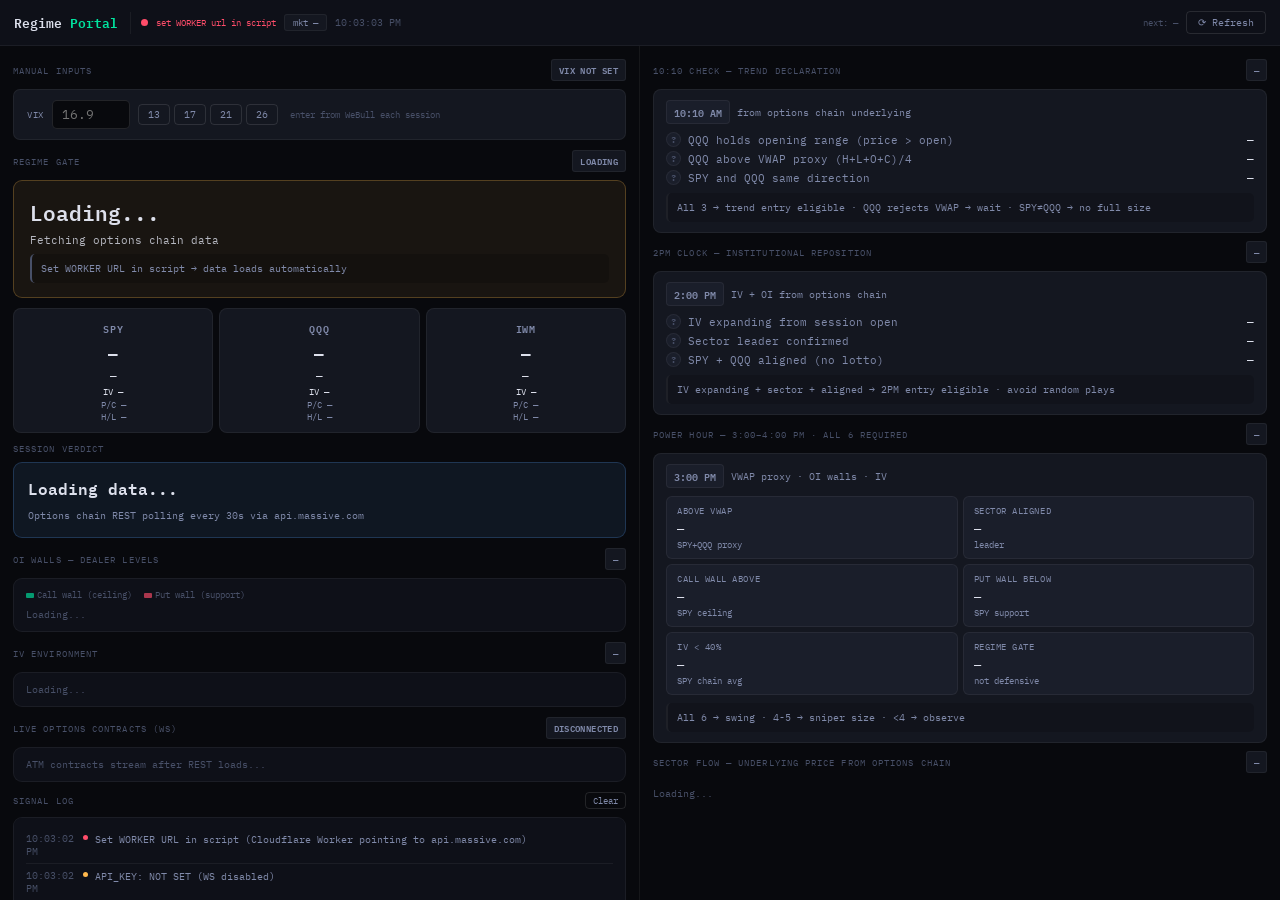
==== commit 4fde534c: "Add files via upload" ====
--- a/index.html
+++ b/index.html
@@ -19,54 +19,59 @@
 *{box-sizing:border-box;margin:0;padding:0}
 body{background:var(--bg);color:var(--txt);font-family:var(--sans);font-size:13px;min-height:100vh}
 
+/* TOPBAR */
 .topbar{background:var(--bg2);border-bottom:1px solid var(--b);display:flex;align-items:center;padding:0 14px;height:46px;gap:10px;position:sticky;top:0;z-index:100}
 .brand{font-family:var(--mono);font-size:13px;font-weight:600;padding-right:12px;border-right:1px solid var(--b);flex-shrink:0}
 .brand em{color:var(--G);font-style:normal}
-.ws-dot{width:7px;height:7px;border-radius:50%;background:var(--m);flex-shrink:0;transition:background .3s}
-.ws-dot.conn{background:var(--A);animation:blink .8s infinite}
-.ws-dot.live{background:var(--G);animation:glow 2s infinite}
-.ws-dot.err{background:var(--R)}
-@keyframes blink{0%,100%{opacity:1}50%{opacity:.3}}
-@keyframes glow{0%,100%{opacity:1}50%{opacity:.5}}
-.ws-lbl{font-size:9px;font-family:var(--mono);color:var(--m2)}
+.status-row{display:flex;align-items:center;gap:8px}
+.dot{width:7px;height:7px;border-radius:50%;background:var(--m);flex-shrink:0;transition:background .3s}
+.dot.live{background:var(--G);animation:pulse 2s infinite}
+.dot.conn{background:var(--A);animation:blink .8s infinite}
+.dot.err{background:var(--R)}
+@keyframes pulse{0%,100%{opacity:1}50%{opacity:.4}}
+@keyframes blink{0%,100%{opacity:1}50%{opacity:.2}}
+.slbl{font-size:9px;font-family:var(--mono);color:var(--m2)}
 .mkt{font-size:9px;font-family:var(--mono);padding:2px 8px;border-radius:3px;border:1px solid var(--b)}
 .clk{font-family:var(--mono);font-size:10px;color:var(--m)}
 .topbar-r{margin-left:auto;display:flex;align-items:center;gap:8px;flex-shrink:0}
-.oilbl{font-size:9px;font-family:var(--mono);color:var(--m)}
+.cdlbl{font-size:9px;font-family:var(--mono);color:var(--m)}
 .rbtn{padding:4px 11px;border:1px solid var(--b2);border-radius:4px;background:transparent;color:var(--m2);font-size:10px;font-family:var(--mono);cursor:pointer;transition:all .13s}
 .rbtn:hover{border-color:var(--Gb);color:var(--G)}
 .rbtn:disabled{opacity:.4;cursor:default}
 @keyframes spin{to{transform:rotate(360deg)}}
-.sp{animation:spin .6s linear infinite;display:inline-block}
-
+.spinning{animation:spin .6s linear infinite;display:inline-block}
+
+/* LAYOUT */
 .grid{display:grid;grid-template-columns:1fr 1fr;height:calc(100vh - 46px)}
 .col{overflow-y:auto;padding:13px}
 .col:first-child{border-right:1px solid var(--b)}
 
+/* CARDS */
 .card{background:var(--bg2);border:1px solid var(--b);border-radius:9px;padding:12px 14px;margin-bottom:10px}
 .shdr{display:flex;align-items:center;justify-content:space-between;margin-bottom:8px}
 .stitle{font-size:9px;letter-spacing:.12em;text-transform:uppercase;color:var(--m);font-family:var(--mono)}
 
-/* REGIME */
+/* REGIME BLOCK */
 .rblock{border-radius:9px;padding:14px 16px;margin-bottom:10px;border:1px solid var(--b2);transition:all .3s}
 .rblock.risk-on{border-color:var(--Gb);background:rgba(0,229,160,.07)}
 .rblock.chop{border-color:var(--Ab);background:rgba(255,184,77,.07)}
 .rblock.defensive{border-color:var(--Rb);background:rgba(255,77,106,.07)}
-.rtitle{font-size:20px;font-weight:600;font-family:var(--mono)}
+.rtitle{font-size:21px;font-weight:600;font-family:var(--mono)}
 .rsub{font-size:11px;font-family:var(--mono);margin-top:4px;opacity:.8}
 .rrule{font-size:10px;font-family:var(--mono);color:var(--m2);margin-top:7px;padding:6px 9px;background:rgba(0,0,0,.2);border-radius:5px;border-left:2px solid;line-height:1.7}
 
-/* MACRO */
+/* MACRO CARDS */
 .mrow{display:flex;gap:6px;margin-bottom:10px}
 .mc{flex:1;background:var(--bg3);border:1px solid var(--b);border-radius:8px;padding:10px;text-align:center;transition:all .3s}
 .mc.green{border-color:var(--Gb);background:var(--Gd)}
 .mc.red{border-color:var(--Rb);background:var(--Rd)}
 .mc.flat{border-color:var(--Ab);background:var(--Ad)}
-.mc-sym{font-size:10px;font-family:var(--mono);font-weight:600;color:var(--m2);margin-bottom:3px;letter-spacing:.08em}
-.mc-price{font-size:16px;font-weight:600;font-family:var(--mono);transition:color .3s}
-.mc-chg{font-size:11px;font-family:var(--mono);margin-top:2px;transition:color .3s}
-.mc-vwap{font-size:9px;font-family:var(--mono);margin-top:3px;transition:color .3s}
-.mc-pc{font-size:9px;color:var(--m2);font-family:var(--mono);margin-top:2px}
+.mcsym{font-size:10px;font-family:var(--mono);font-weight:600;color:var(--m2);margin-bottom:3px;letter-spacing:.08em}
+.mcprice{font-size:16px;font-weight:600;font-family:var(--mono);transition:color .3s}
+.mcchg{font-size:11px;font-family:var(--mono);margin-top:2px}
+.mcvwap{font-size:9px;font-family:var(--mono);margin-top:3px}
+.mcpc{font-size:9px;color:var(--m2);font-family:var(--mono);margin-top:2px}
+.mchi{font-size:9px;color:var(--m2);font-family:var(--mono);margin-top:1px}
 
 /* VERDICT */
 .verdict{border-radius:9px;padding:12px 14px;border:1px solid var(--b2);margin-bottom:10px;transition:all .3s}
@@ -76,6 +81,38 @@
 .verdict.obs{border-color:var(--Bb);background:var(--Bd)}
 .vtitle{font-size:16px;font-weight:600;font-family:var(--mono)}
 .vdetail{font-size:10px;font-family:var(--mono);margin-top:5px;line-height:1.8;color:var(--m2)}
+
+/* MANUAL INPUTS */
+.inputs{display:flex;gap:8px;align-items:center;flex-wrap:wrap;padding:10px 13px;background:var(--bg3);border-radius:7px;border:1px solid var(--b);margin-bottom:10px}
+.ilabel{font-size:9px;font-family:var(--mono);color:var(--m2);text-transform:uppercase;letter-spacing:.06em;flex-shrink:0}
+input[type=number]{background:var(--bg);border:1px solid var(--b2);color:var(--txt);border-radius:5px;padding:5px 9px;font-size:13px;font-family:var(--mono);outline:none;width:78px;transition:border-color .2s}
+input[type=number]:focus{border-color:var(--G)}
+input[type=number]::-webkit-outer-spin-button,input[type=number]::-webkit-inner-spin-button{-webkit-appearance:none}
+.qbtn{padding:3px 9px;border:1px solid var(--b2);border-radius:4px;background:transparent;color:var(--m2);font-size:10px;font-family:var(--mono);cursor:pointer;transition:all .13s}
+.qbtn:hover{border-color:var(--Gb);color:var(--G)}
+.badge{display:inline-block;font-size:9px;font-weight:600;padding:2px 7px;border-radius:3px;font-family:var(--mono);letter-spacing:.04em;text-transform:uppercase}
+.bg{background:var(--Gd);color:var(--G);border:1px solid var(--Gb)}
+.ba{background:var(--Ad);color:var(--A);border:1px solid var(--Ab)}
+.br{background:var(--Rd);color:var(--R);border:1px solid var(--Rb)}
+.bb{background:var(--Bd);color:var(--B);border:1px solid var(--Bb)}
+.bx{background:var(--bg3);color:var(--m2);border:1px solid var(--b)}
+
+/* OI WALLS */
+.wrow{display:flex;align-items:center;gap:7px;padding:6px 0;border-bottom:1px solid var(--b)}
+.wrow:last-child{border-bottom:none}
+.wsym{width:34px;font-family:var(--mono);font-weight:600;font-size:11px;flex-shrink:0}
+.wbars{flex:1;display:flex;flex-direction:column;gap:2px}
+.wtr{height:5px;background:var(--bg4);border-radius:2px;overflow:hidden}
+.wc{height:5px;background:var(--G);opacity:.65;border-radius:2px;transition:width .4s}
+.wp{height:5px;background:var(--R);opacity:.65;border-radius:2px;transition:width .4s}
+.winfo{font-family:var(--mono);font-size:9px;width:90px;text-align:right;flex-shrink:0;line-height:1.7}
+
+/* IV BARS */
+.ivrow{display:flex;align-items:center;gap:7px;font-size:10px;font-family:var(--mono);padding:3px 0}
+.ivlbl{width:36px;flex-shrink:0;color:var(--m2)}
+.ivtr{flex:1;height:5px;background:var(--bg4);border-radius:2px;overflow:hidden}
+.ivfill{height:5px;border-radius:2px;transition:width .5s,background .5s}
+.ivval{width:48px;text-align:right;flex-shrink:0}
 
 /* CHECK BLOCKS */
 .cblock{background:var(--bg3);border:1px solid var(--b);border-radius:8px;padding:10px 12px;margin-bottom:8px}
@@ -89,9 +126,9 @@
 .rico.idle{background:var(--bg4);color:var(--m);border:1px solid var(--b)}
 .rtxt{flex:1;color:var(--m2)}
 .rval{font-weight:500;font-size:11px;transition:color .2s}
-.sigbox{font-size:10px;font-family:var(--mono);color:var(--m2);margin-top:8px;padding:6px 9px;background:rgba(0,0,0,.15);border-radius:5px;border-left:2px solid var(--b);line-height:1.7;transition:all .2s}
-
-/* POWER HOUR GRID */
+.sigbox{font-size:10px;font-family:var(--mono);color:var(--m2);margin-top:8px;padding:6px 9px;background:rgba(0,0,0,.15);border-radius:5px;border-left:2px solid var(--b);line-height:1.7}
+
+/* POWER HOUR */
 .phgrid{display:grid;grid-template-columns:1fr 1fr;gap:5px;margin-bottom:7px}
 .phi{background:var(--bg4);border:1px solid var(--b);border-radius:6px;padding:8px 10px;transition:all .2s}
 .phi.pass{border-color:var(--Gb);background:var(--Gd)}
@@ -108,24 +145,15 @@
 .scsym{font-family:var(--mono);font-weight:600;font-size:11px;width:32px;flex-shrink:0}
 .scname{font-size:9px;color:var(--m2);flex:1;font-family:var(--mono)}
 .scpct{font-family:var(--mono);font-size:11px;font-weight:500;flex-shrink:0;transition:color .2s}
-.scvwap{font-size:9px;flex-shrink:0;font-family:var(--mono)}
-
-/* OI WALLS */
-.wrow{display:flex;align-items:center;gap:7px;padding:5px 0;border-bottom:1px solid var(--b)}
-.wrow:last-child{border-bottom:none}
-.wsym{width:34px;font-family:var(--mono);font-weight:600;flex-shrink:0;font-size:11px}
-.wbars{flex:1;display:flex;flex-direction:column;gap:2px}
-.wtr{height:5px;background:var(--bg4);border-radius:2px;overflow:hidden}
-.wc{height:5px;background:var(--G);opacity:.65;border-radius:2px;transition:width .4s}
-.wp{height:5px;background:var(--R);opacity:.65;border-radius:2px;transition:width .4s}
-.winfo{font-family:var(--mono);font-size:9px;width:95px;text-align:right;flex-shrink:0;line-height:1.6}
-
-/* IV */
-.ivrow{display:flex;align-items:center;gap:7px;font-size:10px;font-family:var(--mono);padding:3px 0}
-.ivlbl{width:38px;flex-shrink:0;color:var(--m2)}
-.ivtr{flex:1;height:5px;background:var(--bg4);border-radius:2px;overflow:hidden}
-.ivfill{height:5px;border-radius:2px;transition:width .5s,background .5s}
-.ivval{width:46px;text-align:right;flex-shrink:0}
+.sciv{font-size:9px;flex-shrink:0;font-family:var(--mono);width:36px;text-align:right}
+
+/* WS CONTRACTS */
+.ws-bar{display:flex;align-items:center;gap:8px;padding:5px 0;border-bottom:1px solid var(--b);font-size:10px;font-family:var(--mono)}
+.ws-bar:last-child{border-bottom:none}
+.ws-sym{flex:1;color:var(--m2);font-size:9px}
+.ws-price{font-weight:600;color:var(--txt)}
+.ws-chg{width:50px;text-align:right}
+.ws-vwap{width:60px;text-align:right;color:var(--m2)}
 
 /* LOG */
 .lrow{display:flex;gap:7px;padding:5px 0;border-bottom:1px solid var(--b);font-size:10px}
@@ -134,75 +162,115 @@
 .ldot{width:5px;height:5px;border-radius:50%;margin-top:3px;flex-shrink:0}
 .lmsg{flex:1;color:var(--m2);font-family:var(--mono);line-height:1.5}
 
-.badge{display:inline-block;font-size:9px;font-weight:600;padding:2px 6px;border-radius:3px;font-family:var(--mono);letter-spacing:.04em;text-transform:uppercase}
-.bg{background:var(--Gd);color:var(--G);border:1px solid var(--Gb)}
-.ba{background:var(--Ad);color:var(--A);border:1px solid var(--Ab)}
-.br{background:var(--Rd);color:var(--R);border:1px solid var(--Rb)}
-.bb{background:var(--Bd);color:var(--B);border:1px solid var(--Bb)}
-.bx{background:var(--bg3);color:var(--m2);border:1px solid var(--b)}
-@keyframes flash{0%,100%{opacity:1}50%{opacity:.35}}
-.flash{animation:flash .35s ease}
+@keyframes flash{0%,100%{opacity:1}50%{opacity:.3}}
+.flash{animation:flash .4s ease}
 </style>
 </head>
 <body>
 
 <header class="topbar">
   <div class="brand">Regime <em>Portal</em></div>
-  <span class="ws-dot" id="wsdot"></span>
-  <span class="ws-lbl" id="wslbl">connecting...</span>
-  <span class="mkt bx" id="mkt">mkt —</span>
-  <span class="clk" id="clk">—</span>
+  <div class="status-row">
+    <span class="dot" id="rdot"></span>
+    <span class="slbl" id="slbl">loading...</span>
+    <span class="mkt bx" id="mkt">mkt —</span>
+    <span class="clk" id="clk">—</span>
+  </div>
   <div class="topbar-r">
-    <span class="oilbl" id="oilbl">OI: —</span>
-    <button class="rbtn" id="rbtn" onclick="restLoad()"><span id="sp">⟳</span> OI</button>
+    <span class="cdlbl" id="cdlbl">next: —</span>
+    <button class="rbtn" id="rbtn" onclick="refresh()"><span id="rsp">⟳</span> Refresh</button>
   </div>
 </header>
 
 <div class="grid">
+
+<!-- ═══ LEFT COLUMN ═══ -->
 <div class="col">
 
+  <!-- MANUAL INPUTS -->
+  <div class="shdr"><div class="stitle">Manual inputs</div><span class="badge bx" id="vix-badge">VIX not set</span></div>
+  <div class="inputs">
+    <span class="ilabel">VIX</span>
+    <input type="number" id="vix-in" placeholder="16.9" step="0.1" min="0" max="100" oninput="onVix(this.value)">
+    <div style="display:flex;gap:4px">
+      <button class="qbtn" onclick="qv(13)">13</button>
+      <button class="qbtn" onclick="qv(17)">17</button>
+      <button class="qbtn" onclick="qv(21)">21</button>
+      <button class="qbtn" onclick="qv(26)">26</button>
+    </div>
+    <span style="font-size:9px;color:var(--m);font-family:var(--mono);margin-left:4px">enter from WeBull each session</span>
+  </div>
+
   <!-- REGIME GATE -->
-  <div class="shdr"><div class="stitle">Regime Gate</div><span class="badge bx" id="rbadge">—</span></div>
+  <div class="shdr"><div class="stitle">Regime Gate</div><span class="badge bx" id="rbadge">loading</span></div>
   <div class="rblock chop" id="rblock">
-    <div class="rtitle" id="rtitle">Connecting...</div>
-    <div class="rsub" id="rsub">Stocks WebSocket → live data incoming</div>
-    <div class="rrule" id="rrule" style="border-color:var(--m)">Set API_KEY below — WebSocket will connect automatically</div>
-  </div>
-
-  <!-- SPY / QQQ / IWM — live from Stocks WS -->
+    <div class="rtitle" id="rtitle">Loading...</div>
+    <div class="rsub" id="rsub">Fetching options chain data</div>
+    <div class="rrule" id="rrule" style="border-color:var(--m)">Set WORKER URL in script → data loads automatically</div>
+  </div>
+
+  <!-- SPY / QQQ / IWM -->
   <div class="mrow">
-    <div class="mc" id="mc-SPY"><div class="mc-sym">SPY</div><div class="mc-price" id="p-SPY">—</div><div class="mc-chg" id="c-SPY">—</div><div class="mc-vwap" id="vw-SPY">VWAP —</div><div class="mc-pc" id="pc-SPY">P/C —</div></div>
-    <div class="mc" id="mc-QQQ"><div class="mc-sym">QQQ</div><div class="mc-price" id="p-QQQ">—</div><div class="mc-chg" id="c-QQQ">—</div><div class="mc-vwap" id="vw-QQQ">VWAP —</div><div class="mc-pc" id="pc-QQQ">P/C —</div></div>
-    <div class="mc" id="mc-IWM"><div class="mc-sym">IWM</div><div class="mc-price" id="p-IWM">—</div><div class="mc-chg" id="c-IWM">—</div><div class="mc-vwap" id="vw-IWM">VWAP —</div><div class="mc-pc" id="pc-IWM">P/C —</div></div>
-  </div>
-
-  <!-- SESSION VERDICT -->
+    <div class="mc" id="mc-SPY">
+      <div class="mcsym">SPY</div>
+      <div class="mcprice" id="p-SPY">—</div>
+      <div class="mcchg" id="c-SPY">—</div>
+      <div class="mcvwap" id="vw-SPY">IV —</div>
+      <div class="mcpc" id="pc-SPY">P/C —</div>
+      <div class="mchi" id="hi-SPY">H/L —</div>
+    </div>
+    <div class="mc" id="mc-QQQ">
+      <div class="mcsym">QQQ</div>
+      <div class="mcprice" id="p-QQQ">—</div>
+      <div class="mcchg" id="c-QQQ">—</div>
+      <div class="mcvwap" id="vw-QQQ">IV —</div>
+      <div class="mcpc" id="pc-QQQ">P/C —</div>
+      <div class="mchi" id="hi-QQQ">H/L —</div>
+    </div>
+    <div class="mc" id="mc-IWM">
+      <div class="mcsym">IWM</div>
+      <div class="mcprice" id="p-IWM">—</div>
+      <div class="mcchg" id="c-IWM">—</div>
+      <div class="mcvwap" id="vw-IWM">IV —</div>
+      <div class="mcpc" id="pc-IWM">P/C —</div>
+      <div class="mchi" id="hi-IWM">H/L —</div>
+    </div>
+  </div>
+
+  <!-- VERDICT -->
   <div class="shdr"><div class="stitle">Session verdict</div></div>
   <div class="verdict obs" id="vbox">
-    <div class="vtitle" id="vtitle">Waiting for data...</div>
-    <div class="vdetail" id="vdetail">Stocks WebSocket streaming SPY · QQQ · IWM · all sectors live</div>
+    <div class="vtitle" id="vtitle">Loading data...</div>
+    <div class="vdetail" id="vdetail">Options chain REST polling every 30s via api.massive.com</div>
   </div>
 
   <!-- OI WALLS -->
-  <div class="shdr"><div class="stitle">OI walls (SPY · QQQ · IWM options)</div><span class="badge bx" id="wbadge">—</span></div>
+  <div class="shdr"><div class="stitle">OI walls — dealer levels</div><span class="badge bx" id="wbadge">—</span></div>
   <div class="card" style="padding:10px 12px">
-    <div style="display:flex;gap:12px;font-size:9px;font-family:var(--mono);color:var(--m);margin-bottom:7px">
-      <span><span style="display:inline-block;width:8px;height:5px;background:var(--G);opacity:.65;vertical-align:middle;margin-right:3px;border-radius:1px"></span>Call wall</span>
-      <span><span style="display:inline-block;width:8px;height:5px;background:var(--R);opacity:.65;vertical-align:middle;margin-right:3px;border-radius:1px"></span>Put wall</span>
-      <span style="color:var(--m)">large bar = dealer magnet level</span>
-    </div>
-    <div id="oiwalls"><div style="color:var(--m);font-family:var(--mono);font-size:10px">Click OI button to load...</div></div>
-  </div>
-
-  <!-- IV -->
-  <div class="shdr"><div class="stitle">IV environment (options chain)</div><span class="badge bx" id="ivbadge">—</span></div>
-  <div class="card" style="padding:10px 12px"><div id="ivbars"><div style="color:var(--m);font-family:var(--mono);font-size:10px">Click OI button to load...</div></div></div>
+    <div style="display:flex;gap:12px;font-size:9px;font-family:var(--mono);color:var(--m);margin-bottom:8px">
+      <span><span style="display:inline-block;width:8px;height:5px;background:var(--G);opacity:.65;vertical-align:middle;margin-right:3px;border-radius:1px"></span>Call wall (ceiling)</span>
+      <span><span style="display:inline-block;width:8px;height:5px;background:var(--R);opacity:.65;vertical-align:middle;margin-right:3px;border-radius:1px"></span>Put wall (support)</span>
+    </div>
+    <div id="oiwalls"><div style="color:var(--m);font-family:var(--mono);font-size:10px">Loading...</div></div>
+  </div>
+
+  <!-- IV ENVIRONMENT -->
+  <div class="shdr"><div class="stitle">IV environment</div><span class="badge bx" id="ivbadge">—</span></div>
+  <div class="card" style="padding:10px 12px"><div id="ivbars"><div style="color:var(--m);font-family:var(--mono);font-size:10px">Loading...</div></div></div>
+
+  <!-- WS LIVE CONTRACTS -->
+  <div class="shdr"><div class="stitle">Live options contracts (WS)</div><span class="badge bx" id="wsbadge">disconnected</span></div>
+  <div class="card" style="padding:10px 12px">
+    <div id="ws-contracts"><div style="color:var(--m);font-family:var(--mono);font-size:10px">ATM contracts stream after REST loads...</div></div>
+  </div>
 
   <!-- LOG -->
   <div class="shdr" style="margin-top:4px"><div class="stitle">Signal log</div><button class="rbtn" onclick="clearLog()" style="font-size:9px;padding:2px 7px">Clear</button></div>
-  <div class="card" style="padding:9px 12px;max-height:160px;overflow-y:auto"><div id="loglist"><div style="color:var(--m);font-family:var(--mono);font-size:10px">No events yet.</div></div></div>
+  <div class="card" style="padding:9px 12px;max-height:140px;overflow-y:auto"><div id="loglist"><div style="color:var(--m);font-family:var(--mono);font-size:10px">No events yet.</div></div></div>
 
 </div>
+
+<!-- ═══ RIGHT COLUMN ═══ -->
 <div class="col">
 
   <!-- 10:10 CHECK -->
@@ -210,23 +278,23 @@
   <div class="cblock">
     <div class="chdr">
       <span class="ctag">10:10 AM</span>
-      <span style="font-size:10px;font-family:var(--mono);color:var(--m2)">Live WS · true VWAP</span>
+      <span style="font-size:10px;font-family:var(--mono);color:var(--m2)">from options chain underlying</span>
       <span style="margin-left:auto" id="s1010"></span>
     </div>
     <div class="crules">
-      <div class="rrow"><div class="rico idle" id="i1-1">?</div><span class="rtxt">QQQ holds opening range (above open)</span><span class="rval" id="v1-1">—</span></div>
-      <div class="rrow"><div class="rico idle" id="i1-2">?</div><span class="rtxt">QQQ above VWAP (true, from WS)</span><span class="rval" id="v1-2">—</span></div>
+      <div class="rrow"><div class="rico idle" id="i1-1">?</div><span class="rtxt">QQQ holds opening range (price > open)</span><span class="rval" id="v1-1">—</span></div>
+      <div class="rrow"><div class="rico idle" id="i1-2">?</div><span class="rtxt">QQQ above VWAP proxy (H+L+O+C)/4</span><span class="rval" id="v1-2">—</span></div>
       <div class="rrow"><div class="rico idle" id="i1-3">?</div><span class="rtxt">SPY and QQQ same direction</span><span class="rval" id="v1-3">—</span></div>
     </div>
-    <div class="sigbox" id="sig1010">All 3 → trend continuation · QQQ rejects VWAP → wait · SPY≠QQQ → no full size</div>
-  </div>
-
-  <!-- 2PM -->
+    <div class="sigbox" id="sig1010">All 3 → trend entry eligible · QQQ rejects VWAP → wait · SPY≠QQQ → no full size</div>
+  </div>
+
+  <!-- 2PM CLOCK -->
   <div class="shdr"><div class="stitle">2PM clock — institutional reposition</div><span class="badge bx" id="b2pm">—</span></div>
   <div class="cblock">
     <div class="chdr">
       <span class="ctag">2:00 PM</span>
-      <span style="font-size:10px;font-family:var(--mono);color:var(--m2)">OI + IV from options REST</span>
+      <span style="font-size:10px;font-family:var(--mono);color:var(--m2)">IV + OI from options chain</span>
       <span style="margin-left:auto" id="s2pm"></span>
     </div>
     <div class="crules">
@@ -242,54 +310,47 @@
   <div class="cblock">
     <div class="chdr">
       <span class="ctag">3:00 PM</span>
-      <span style="font-size:10px;font-family:var(--mono);color:var(--m2)">VWAP live · OI walls from REST</span>
+      <span style="font-size:10px;font-family:var(--mono);color:var(--m2)">VWAP proxy · OI walls · IV</span>
       <span style="margin-left:auto" id="sph"></span>
     </div>
     <div class="phgrid">
-      <div class="phi" id="ph1"><div class="philbl">Above VWAP</div><div class="phival" id="ph1v">—</div><div class="phisub">SPY+QQQ live</div></div>
+      <div class="phi" id="ph1"><div class="philbl">Above VWAP</div><div class="phival" id="ph1v">—</div><div class="phisub">SPY+QQQ proxy</div></div>
       <div class="phi" id="ph2"><div class="philbl">Sector aligned</div><div class="phival" id="ph2v">—</div><div class="phisub" id="ph2s">leader</div></div>
       <div class="phi" id="ph3"><div class="philbl">Call wall above</div><div class="phival" id="ph3v">—</div><div class="phisub">SPY ceiling</div></div>
       <div class="phi" id="ph4"><div class="philbl">Put wall below</div><div class="phival" id="ph4v">—</div><div class="phisub">SPY support</div></div>
-      <div class="phi" id="ph5"><div class="philbl">IV &lt; 40%</div><div class="phival" id="ph5v">—</div><div class="phisub">QQQ chain</div></div>
+      <div class="phi" id="ph5"><div class="philbl">IV &lt; 40%</div><div class="phival" id="ph5v">—</div><div class="phisub">SPY chain avg</div></div>
       <div class="phi" id="ph6"><div class="philbl">Regime gate</div><div class="phival" id="ph6v">—</div><div class="phisub">not defensive</div></div>
     </div>
     <div class="sigbox" id="sigph">All 6 → swing · 4-5 → sniper size · &lt;4 → observe</div>
   </div>
 
   <!-- SECTORS -->
-  <div class="shdr"><div class="stitle">Sector flow — live via Stocks WebSocket</div><span class="badge bx" id="sbadge">—</span></div>
+  <div class="shdr"><div class="stitle">Sector flow — underlying price from options chain</div><span class="badge bx" id="sbadge">—</span></div>
   <div class="sgrid" id="sgrid">
-    <div style="color:var(--m);font-family:var(--mono);font-size:10px;grid-column:span 2;padding:6px 0">Waiting for WebSocket data...</div>
+    <div style="color:var(--m);font-family:var(--mono);font-size:10px;grid-column:span 2;padding:6px 0">Loading...</div>
   </div>
 
 </div>
 </div>
 
 <script>
-/* ═══════════════════════════════════════════
-   ★  TWO THINGS TO SET  ★
-
-   1. API_KEY  → your Massive API key
-      Used for: Stocks WebSocket auth (wss:// encrypted)
-                Options REST via Cloudflare Worker
-
-   2. WORKER   → your Cloudflare Worker URL
-      Used for: Options chain REST (OI walls, IV)
-      Get from: Cloudflare dashboard after deploying massive-proxy-worker.js
-      If you don't have a worker yet, OI walls won't load
-      but ALL PRICE DATA still works via WebSocket alone.
-═══════════════════════════════════════════ */
-const API_KEY = 'KG3laY_ekvqiN5JVpNG4Io5buCCyC8at';
-const WORKER  = 'https://regime-proxy3.danilopena322.workers.dev/';
-
-/* ═══════════════════════════════════════════
-   STOCKS WEBSOCKET — correct endpoint for ETFs
-   SPY, QQQ, IWM, XLK, XLU etc are STOCKS not OPTIONS
-   Options WS is only for O:SPY... contract tickers
-═══════════════════════════════════════════ */
-const WS_URL = 'wss://delayed.websocket.massive.com/stocks';
-
-const MACRO   = ['SPY','QQQ','IWM'];
+/* ════════════════════════════════════════
+   CONFIG
+   
+   WORKER : Cloudflare Worker URL (proxies to api.massive.com)
+            Handles REST: /v3/snapshot/options/{sym}
+            
+   API_KEY: Your Massive API key
+            Used for: Options WebSocket auth (wss://delayed.websocket.massive.com/options)
+            Note: REST key is injected by the Worker (stays server-side)
+════════════════════════════════════════ */
+const WORKER  = 'https://YOUR-WORKER.workers.dev';
+const API_KEY = 'YOUR_MASSIVE_KEY_HERE';
+
+/* ════════════════════════════════════════
+   PLAYBOOK SYMBOLS
+════════════════════════════════════════ */
+const MACRO = ['SPY','QQQ','IWM'];
 const SECTORS = [
   {sym:'XLU',n:'Utilities'},{sym:'XLK',n:'Technology'},
   {sym:'XLE',n:'Energy'},{sym:'XLF',n:'Financials'},
@@ -298,222 +359,312 @@
   {sym:'XLC',n:'Comm Svcs'},{sym:'XLI',n:'Industrials'},
   {sym:'XLP',n:'Staples'},
 ];
-const ALL = [...MACRO,...SECTORS.map(s=>s.sym)];
-const WS_PARAMS = 'AM.'+ALL.join(',AM.');
-
-/* ═══════════════════════════════════════════
+const ALL_SYMS = [...MACRO,...SECTORS.map(s=>s.sym)];
+
+/* ════════════════════════════════════════
    STATE
-═══════════════════════════════════════════ */
-const D = {}; // live data: sym → {price,open,high,low,vwap,dp,prevClose}
-const OI = {}; // options data: SPY/QQQ/IWM → {callOI,putOI,avgIV,callWall,putWall}
-const IV0 = {}; // baseline IV at first REST load
-let ws=null, wsOk=false, reconnDelay=2000;
-let oiTimer=null, oiCd=300;
-let regime='chop', leaders=[], LOG=[];
-
-/* ═══════════════════════════════════════════
+════════════════════════════════════════ */
+const D   = {}; // sym → {price,open,high,low,dp,vwapProxy,callOI,putOI,avgIV,pcRatio,callWall,putWall}
+const IV0 = {}; // baseline IV at first load
+let vix=null, regime='chop', leaders=[];
+let ws=null, wsContracts={};
+let pollTimer=null, pollCd=30;
+const LOG=[];
+
+/* ════════════════════════════════════════
    CLOCK
-═══════════════════════════════════════════ */
+════════════════════════════════════════ */
 setInterval(()=>{
   document.getElementById('clk').textContent=
     new Date().toLocaleTimeString('en-US',{hour:'2-digit',minute:'2-digit',second:'2-digit'});
-  if(D.SPY||D.QQQ) runGamebook();
+  if(Object.keys(D).length>0) runGamebook();
 },1000);
 
-/* ═══════════════════════════════════════════
-   WEBSOCKET — Stocks endpoint
-═══════════════════════════════════════════ */
-function connectWS(){
-  if(API_KEY==='YOUR_MASSIVE_KEY_HERE'){
-    dot('err','set API_KEY in script');
-    log('Set API_KEY to your Massive key in the script','red'); return;
-  }
-  dot('conn','connecting...');
-  log('WS → '+WS_URL,'amber');
-  try{ ws=new WebSocket(WS_URL); }
-  catch(e){ dot('err','open failed'); log('WS open err: '+e.message,'red'); sched(); return; }
-
-  ws.onopen=()=>{ log('WS open — authenticating','amber'); dot('conn','authenticating...'); };
-
-  ws.onmessage=ev=>{
-    let msgs;
-    try{ msgs=JSON.parse(ev.data); }catch{ return; }
-    if(!Array.isArray(msgs)) msgs=[msgs];
-    msgs.forEach(handleMsg);
+/* ════════════════════════════════════════
+   REST — options chain snapshot
+   api.massive.com/v3/snapshot/options/{sym}
+   Returns: underlying price + OI + IV + walls
+════════════════════════════════════════ */
+async function restGet(path,params={}){
+  if(WORKER.includes('YOUR-WORKER')) return null;
+  try{
+    const url=new URL(WORKER+path);
+    Object.entries(params).forEach(([k,v])=>{if(v!==undefined&&v!=='')url.searchParams.set(k,String(v));});
+    const r=await fetch(url.toString(),{headers:{'Accept':'application/json'}});
+    if(!r.ok){log('API '+r.status+' '+path.slice(0,30),'red');return null;}
+    return await r.json();
+  }catch(e){log('Fetch: '+e.message,'red');return null;}
+}
+
+async function fetchChain(sym){
+  const d=await restGet('/v3/snapshot/options/'+sym,{limit:250,sort:'open_interest',order:'desc'});
+  if(!d?.results?.length) return null;
+
+  const ul=d.results[0]?.underlying_asset||{};
+  const price=ul.price||0;
+  const prevClose=ul.previous_close||0;
+  const open=ul.open||0;
+  const high=ul.high||price;
+  const low=ul.low||price;
+  const dp=prevClose>0?((price-prevClose)/prevClose*100):ul.change_percent||0;
+  const vwapProxy=(open+high+low+price)/4;
+
+  let callOI=0,putOI=0,ivArr=[];
+  let cwStrike=0,cwOI=0,pwStrike=0,pwOI=0;
+
+  d.results.forEach(c=>{
+    const oi=c.open_interest||0;
+    const iv=c.implied_volatility||0;
+    const strike=c.details?.strike_price||0;
+    const type=c.details?.contract_type;
+    if(iv>0) ivArr.push(iv);
+    if(type==='call'){
+      callOI+=oi;
+      if(oi>cwOI&&strike>price&&strike>0){cwOI=oi;cwStrike=strike;}
+    } else {
+      putOI+=oi;
+      if(oi>pwOI&&strike<price&&strike>0){pwOI=oi;pwStrike=strike;}
+    }
+  });
+
+  const avgIV=ivArr.length?ivArr.reduce((a,b)=>a+b)/ivArr.length:0;
+  return{
+    price,prevClose,open,high,low,dp,vwapProxy,
+    callOI,putOI,avgIV,pcRatio:callOI>0?putOI/callOI:1,
+    callWall:{strike:cwStrike,oi:cwOI},
+    putWall:{strike:pwStrike,oi:pwOI},
+    contracts:d.results
   };
-
-  ws.onerror=()=>{ dot('err','error'); log('WS error','red'); };
-  ws.onclose=ev=>{ wsOk=false; dot('err','closed ('+ev.code+')'); log('WS closed — reconnect in '+reconnDelay/1000+'s','amber'); sched(); };
-}
-
-function handleMsg(m){
-  const ev=m.ev;
-
-  if(ev==='connected'){
-    ws.send(JSON.stringify({action:'auth',params:API_KEY}));
+}
+
+/* ════════════════════════════════════════
+   FULL REFRESH (runs on load + every 30s)
+════════════════════════════════════════ */
+async function refresh(){
+  const btn=document.getElementById('rbtn');
+  const sp=document.getElementById('rsp');
+  btn.disabled=true; sp.classList.add('spinning');
+
+  if(WORKER.includes('YOUR-WORKER')){
+    log('Set WORKER URL in script (Cloudflare Worker pointing to api.massive.com)','red');
+    dot('err','set WORKER url in script');
+    btn.disabled=false; sp.classList.remove('spinning');
     return;
   }
-  if(ev==='auth_success'){
-    wsOk=true; reconnDelay=2000;
-    dot('live','live · stocks · 15-min delayed');
-    log('WS auth OK — subscribing to '+ALL.length+' symbols','green');
-    ws.send(JSON.stringify({action:'subscribe',params:WS_PARAMS}));
-    return;
+
+  dot('conn','fetching...');
+  log('Refresh: loading '+ALL_SYMS.length+' option chains from api.massive.com','amber');
+
+  // Market status
+  const ms=await restGet('/v1/marketstatus/now');
+  if(ms){
+    const st=ms.market||ms.exchanges?.nyse||'unknown';
+    const p=document.getElementById('mkt');
+    if(st==='open'){p.className='mkt bg';p.textContent='open';}
+    else if(st.includes('early')){p.className='mkt ba';p.textContent='pre-mkt';}
+    else if(st.includes('late')){p.className='mkt ba';p.textContent='after-hrs';}
+    else{p.className='mkt bx';p.textContent='closed';}
+    log('Market: '+st,'green');
   }
-  if(ev==='auth_failed'){
-    dot('err','auth failed'); log('WS auth failed — check API_KEY','red'); return;
+
+  // Fetch all chains in parallel
+  const jobs=ALL_SYMS.map(async sym=>{
+    const d=await fetchChain(sym);
+    if(d){
+      D[sym]=d;
+      if(!IV0[sym]&&d.avgIV>0) IV0[sym]=d.avgIV;
+    } else {
+      log(sym+': no data (check Options Starter plan coverage)','red');
+    }
+  });
+  await Promise.all(jobs);
+
+  const loaded=Object.keys(D).length;
+  log('Loaded: '+loaded+'/'+ALL_SYMS.length+' symbols','green');
+  dot(loaded>0?'live':'err', loaded>0?'live · '+loaded+' symbols · 15-min delayed':'no data');
+
+  renderAll();
+  btn.disabled=false; sp.classList.remove('spinning');
+
+  // Start WebSocket for live ATM streaming after REST loads
+  if(loaded>0&&API_KEY!=='YOUR_MASSIVE_KEY_HERE') connectWS();
+  startPoll();
+}
+
+function startPoll(){
+  if(pollTimer) clearInterval(pollTimer);
+  pollCd=30;
+  pollTimer=setInterval(async()=>{
+    pollCd--;
+    document.getElementById('cdlbl').textContent='next: '+pollCd+'s';
+    if(pollCd<=0){
+      pollCd=30;
+      document.getElementById('cdlbl').textContent='refreshing...';
+      const jobs=ALL_SYMS.map(async sym=>{
+        const d=await fetchChain(sym); if(d) D[sym]=d;
+      });
+      await Promise.all(jobs);
+      renderAll();
+      log('Auto-refresh complete','green');
+    }
+  },1000);
+}
+
+/* ════════════════════════════════════════
+   OPTIONS WEBSOCKET
+   Subscribes to ATM contracts for SPY/QQQ/IWM
+   Feed: /options/AM (per-minute OHLC for option contracts)
+════════════════════════════════════════ */
+function connectWS(){
+  if(API_KEY==='YOUR_MASSIVE_KEY_HERE') return;
+  if(ws&&(ws.readyState===WebSocket.CONNECTING||ws.readyState===WebSocket.OPEN)) return;
+
+  const WS_URL='wss://delayed.websocket.massive.com/options';
+  log('WS connecting → '+WS_URL,'amber');
+  document.getElementById('wsbadge').textContent='connecting...';
+  document.getElementById('wsbadge').className='badge ba';
+
+  try{ ws=new WebSocket(WS_URL); }
+  catch(e){ log('WS error: '+e.message,'red'); return; }
+
+  ws.onopen=()=>{
+    ws.send(JSON.stringify({action:'auth',params:API_KEY}));
+  };
+
+  ws.onmessage=ev=>{
+    let msgs; try{msgs=JSON.parse(ev.data);}catch{return;}
+    if(!Array.isArray(msgs)) msgs=[msgs];
+    msgs.forEach(m=>{
+      if(m.ev==='connected') return;
+      if(m.ev==='auth_success'){
+        log('WS auth OK — subscribing to ATM contracts','green');
+        document.getElementById('wsbadge').textContent='live · options AM';
+        document.getElementById('wsbadge').className='badge bg';
+        subscribeATM();
+      }
+      if(m.ev==='auth_failed'){
+        log('WS auth failed — check API_KEY','red');
+        document.getElementById('wsbadge').textContent='auth failed';
+        document.getElementById('wsbadge').className='badge br';
+      }
+      if(m.ev==='AM'){
+        // Live options contract bar
+        wsContracts[m.sym]={price:m.c,open:m.o,high:m.h,low:m.l,vwap:m.a,volume:m.v,ts:Date.now()};
+        renderWSContracts();
+      }
+    });
+  };
+
+  ws.onerror=()=>{ log('WS error','red'); };
+  ws.onclose=ev=>{ log('WS closed ('+ev.code+')','amber'); document.getElementById('wsbadge').textContent='disconnected'; document.getElementById('wsbadge').className='badge bx'; };
+}
+
+function subscribeATM(){
+  // Find ATM strikes for SPY, QQQ, IWM and subscribe to their nearest option contracts
+  const subs=[];
+  MACRO.forEach(sym=>{
+    const d=D[sym]; if(!d||!d.contracts||!d.price) return;
+    const price=d.price;
+    // Find ATM call
+    const atmCall=d.contracts.filter(c=>c.details?.contract_type==='call')
+      .sort((a,b)=>Math.abs((a.details?.strike_price||0)-price)-Math.abs((b.details?.strike_price||0)-price))[0];
+    // Find ATM put
+    const atmPut=d.contracts.filter(c=>c.details?.contract_type==='put')
+      .sort((a,b)=>Math.abs((a.details?.strike_price||0)-price)-Math.abs((b.details?.strike_price||0)-price))[0];
+    // Contract ticker format: O:SPY250620C00590000
+    if(atmCall?.details){
+      const ticker=atmCall.ticker||contractTicker(sym,atmCall.details);
+      if(ticker) subs.push('AM.'+ticker);
+    }
+    if(atmPut?.details){
+      const ticker=atmPut.ticker||contractTicker(sym,atmPut.details);
+      if(ticker) subs.push('AM.'+ticker);
+    }
+  });
+  if(subs.length>0){
+    ws.send(JSON.stringify({action:'subscribe',params:subs.join(',')}));
+    log('WS subscribed: '+subs.slice(0,3).join(', ')+(subs.length>3?' +more':''),'green');
   }
-  if(ev==='AM'){
-    // Aggregate minute bar from Stocks WS
-    // m.sym, m.o (open), m.c (close/price), m.h, m.l, m.v (volume), m.a (VWAP), m.s (start ts)
-    const sym=m.sym;
-    if(!ALL.includes(sym)) return;
-    const price=m.c, open=m.o, high=m.h, low=m.l, vwap=m.a;
-    const prevClose=D[sym]?.prevClose||open; // use stored prevClose or fallback to open
-    const dp=prevClose>0?((price-prevClose)/prevClose*100):0;
-    D[sym]={price,open,high,low,vwap,dp,prevClose,ts:Date.now()};
-    updateUI(sym);
-    if(MACRO.includes(sym)) runGamebook();
-  }
-  if(ev==='subscribed'){ log('Subscribed: '+m.params,'green'); }
-}
-
-function sched(){
-  ws=null; wsOk=false;
-  setTimeout(()=>{ reconnDelay=Math.min(reconnDelay*1.5,30000); connectWS(); },reconnDelay);
-}
-function dot(state,lbl){
-  document.getElementById('wsdot').className='ws-dot '+state;
-  const l=document.getElementById('wslbl'); l.textContent=lbl;
-  l.style.color=state==='live'?'var(--G)':state==='err'?'var(--R)':'var(--A)';
-}
-
-/* ═══════════════════════════════════════════
-   REST — options chain for OI/IV
-   ONLY SPY, QQQ, IWM (not sector ETFs)
-═══════════════════════════════════════════ */
-async function restLoad(){
-  const btn=document.getElementById('rbtn');
-  const sp=document.getElementById('sp');
-  btn.disabled=true; sp.classList.add('sp');
-
-  // Market status
-  if(!WORKER.includes('YOUR-WORKER')){
-    try{
-      const r=await fetch(new URL(WORKER+'/v1/marketstatus/now').toString(),{headers:{'Accept':'application/json'}});
-      if(r.ok){
-        const md=await r.json();
-        const st=md.market||md.exchanges?.nyse||'unknown';
-        const p=document.getElementById('mkt');
-        if(st==='open'){p.className='mkt bg';p.textContent='open';}
-        else if(st.includes('early')){p.className='mkt ba';p.textContent='pre-mkt';}
-        else if(st.includes('late')){p.className='mkt ba';p.textContent='after-hrs';}
-        else{p.className='mkt bx';p.textContent='closed';}
-      }
-    }catch(e){log('Market status: '+e.message,'red');}
-
-    // Prev close for all symbols via /v2/aggs/ticker/{sym}/prev
-    log('Loading prev close for % calc...','amber');
-    await Promise.all(ALL.map(async sym=>{
-      try{
-        const r=await fetch(new URL(WORKER+'/v2/aggs/ticker/'+sym+'/prev').toString(),{headers:{'Accept':'application/json'}});
-        if(!r.ok) return;
-        const d=await r.json();
-        const pc=d?.results?.[0]?.c; // previous day close
-        if(pc&&D[sym]) D[sym].prevClose=pc;
-        else if(pc) D[sym]={...(D[sym]||{}),prevClose:pc};
-      }catch(e){log('Prev '+sym+': '+e.message,'red');}
-    }));
-
-    // Options chain for OI/IV — ONLY macro (SPY, QQQ, IWM)
-    log('Loading options OI/IV for SPY · QQQ · IWM...','amber');
-    await Promise.all(MACRO.map(async sym=>{
-      try{
-        const url=new URL(WORKER+'/v3/snapshot/options/'+sym);
-        url.searchParams.set('limit','250');
-        url.searchParams.set('sort','open_interest');
-        url.searchParams.set('order','desc');
-        const r=await fetch(url.toString(),{headers:{'Accept':'application/json'}});
-        if(!r.ok){log('Options '+sym+' '+r.status,'red');return;}
-        const d=await r.json();
-        if(!d?.results?.length){log('Options '+sym+': empty','amber');return;}
-
-        const ulPrice=D[sym]?.price||d.results[0]?.underlying_asset?.price||0;
-        let callOI=0,putOI=0,ivArr=[];
-        let cwStrike=0,cwOI=0,pwStrike=0,pwOI=0;
-        d.results.forEach(c=>{
-          const oi=c.open_interest||0; const iv=c.implied_volatility||0;
-          const strike=c.details?.strike_price||0; const type=c.details?.contract_type;
-          if(iv>0) ivArr.push(iv);
-          if(type==='call'){callOI+=oi;if(oi>cwOI&&strike>ulPrice){cwOI=oi;cwStrike=strike;}}
-          else{putOI+=oi;if(oi>pwOI&&strike<ulPrice&&strike>0){pwOI=oi;pwStrike=strike;}}
-        });
-        const avgIV=ivArr.length?ivArr.reduce((a,b)=>a+b)/ivArr.length:0;
-        OI[sym]={callOI,putOI,avgIV,pcRatio:callOI>0?putOI/callOI:1,
-          callWall:{strike:cwStrike,oi:cwOI},putWall:{strike:pwStrike,oi:pwOI}};
-        if(!IV0[sym]&&avgIV>0) IV0[sym]=avgIV;
-        log(sym+' options: P/C '+(callOI>0?putOI/callOI:1).toFixed(2)+' · IV '+(avgIV*100).toFixed(1)+'%','green');
-      }catch(e){log('Options '+sym+': '+e.message,'red');}
-    }));
-
-    renderOI(); renderIV(); runGamebook();
-    log('REST complete','green');
-  } else {
-    log('WORKER URL not set — OI/IV unavailable. Set WORKER= in script.','red');
-  }
-
-  btn.disabled=false; sp.classList.remove('sp');
-  startOITimer();
-}
-
-function startOITimer(){
-  if(oiTimer) clearInterval(oiTimer);
-  oiCd=300;
-  oiTimer=setInterval(()=>{
-    oiCd--;
-    document.getElementById('oilbl').textContent='OI: '+oiCd+'s';
-    if(oiCd<=0) restLoad();
-  },1000);
-}
-
-/* ═══════════════════════════════════════════
-   UI UPDATES
-═══════════════════════════════════════════ */
-function updateUI(sym){
-  const d=D[sym]; if(!d) return;
-  if(MACRO.includes(sym)){
-    const key=sym;
-    const mc=document.getElementById('mc-'+key);
-    const pp=document.getElementById('p-'+key);
-    const pc=document.getElementById('c-'+key);
-    const pv=document.getElementById('vw-'+key);
-    const poi=document.getElementById('pc-'+key);
+}
+
+function contractTicker(sym,det){
+  if(!det?.expiration_date||!det?.strike_price||!det?.contract_type) return null;
+  const exp=det.expiration_date.replace(/-/g,'').slice(2); // YYMMDD
+  const type=det.contract_type==='call'?'C':'P';
+  const strike=String(Math.round(det.strike_price*1000)).padStart(8,'0');
+  return 'O:'+sym+exp+type+strike;
+}
+
+function renderWSContracts(){
+  const el=document.getElementById('ws-contracts');
+  const entries=Object.entries(wsContracts).slice(0,6);
+  if(!entries.length){el.innerHTML='<div style="color:var(--m);font-family:var(--mono);font-size:10px">Waiting for bars...</div>';return;}
+  el.innerHTML=entries.map(([sym,d])=>{
+    const isCall=sym.includes('C');
+    const c=isCall?'var(--G)':'var(--R)';
+    const age=Math.round((Date.now()-d.ts)/1000);
+    return `<div class="ws-bar">
+      <span class="ws-sym" style="color:${c}">${sym.replace('O:','')}</span>
+      <span class="ws-price">$${d.price?.toFixed(2)||'—'}</span>
+      <span class="ws-chg" style="color:var(--m2)">${d.volume?'v:'+nf(d.volume):'—'}</span>
+      <span class="ws-vwap">vw $${d.vwap?.toFixed(2)||'—'}</span>
+      <span style="font-size:9px;font-family:var(--mono);color:var(--m)">${age}s</span>
+    </div>`;
+  }).join('');
+}
+
+/* ════════════════════════════════════════
+   VIX MANUAL
+════════════════════════════════════════ */
+function qv(v){document.getElementById('vix-in').value=v;onVix(v);}
+function onVix(v){
+  v=parseFloat(v); if(isNaN(v)||v<=0){vix=null;runGamebook();return;}
+  vix=v;
+  const b=document.getElementById('vix-badge');
+  if(v<18){b.className='badge bg';b.textContent='VIX '+v.toFixed(1)+' calm';}
+  else if(v<=25){b.className='badge ba';b.textContent='VIX '+v.toFixed(1)+' caution';}
+  else{b.className='badge br';b.textContent='VIX '+v.toFixed(1)+' fear';}
+  log('VIX set: '+v.toFixed(1),'green');
+  runGamebook();
+}
+
+/* ════════════════════════════════════════
+   RENDER ALL
+════════════════════════════════════════ */
+function renderAll(){
+  renderMacro();
+  renderSectors();
+  renderOIWalls();
+  renderIV();
+  runGamebook();
+}
+
+/* ── MACRO CARDS ── */
+function renderMacro(){
+  MACRO.forEach(sym=>{
+    const d=D[sym]; if(!d) return;
     const cls=d.dp>0.15?'green':d.dp<-0.15?'red':'flat';
+    const c=d.dp>0.15?'var(--G)':d.dp<-0.15?'var(--R)':'var(--A)';
+    const mc=document.getElementById('mc-'+sym);
+    const pp=document.getElementById('p-'+sym);
+    const pc=document.getElementById('c-'+sym);
+    const pv=document.getElementById('vw-'+sym);
+    const poi=document.getElementById('pc-'+sym);
+    const phi=document.getElementById('hi-'+sym);
     if(mc) mc.className='mc '+cls;
-    if(pp){pp.textContent='$'+d.price.toFixed(2);pp.style.color=d.dp>0.15?'var(--G)':d.dp<-0.15?'var(--R)':'var(--A)';pp.classList.add('flash');setTimeout(()=>pp.classList.remove('flash'),350);}
-    if(pc){pc.textContent=(d.dp>0?'+':'')+d.dp.toFixed(2)+'%';pc.style.color=d.dp>0.15?'var(--G)':d.dp<-0.15?'var(--R)':'var(--A)';}
-    if(pv&&d.vwap>0){const av=d.price>d.vwap;pv.textContent=(av?'↑ ':'↓ ')+'VWAP $'+d.vwap.toFixed(2);pv.style.color=av?'var(--G)':'var(--R)';}
-    if(poi&&OI[sym]) poi.textContent='P/C '+OI[sym].pcRatio.toFixed(2)+' · IV '+(OI[sym].avgIV*100).toFixed(1)+'%';
-  }
-  // Update sector cell
-  const el=document.getElementById('sc-'+sym);
-  if(el){
-    const thresh=getThresh();
-    const isl=d.dp>thresh; const isw=d.dp<-0.3;
-    el.className='sc '+(isl?'lead':isw?'weak':'');
-    const pv=el.querySelector('.scpct');
-    const vv=el.querySelector('.scvwap');
-    if(pv){pv.textContent=(d.dp>0?'+':'')+d.dp.toFixed(2)+'%';pv.style.color=isl?'var(--G)':isw?'var(--R)':'var(--A)';}
-    if(vv&&d.vwap>0){vv.textContent=d.price>d.vwap?'↑V':'↓V';vv.style.color=d.price>d.vwap?'var(--G)':'var(--R)';}
-  }
-}
-
-/* ═══════════════════════════════════════════
-   SECTOR GRID — initial build
-═══════════════════════════════════════════ */
+    if(pp){pp.textContent='$'+d.price.toFixed(2);pp.style.color=c;pp.classList.add('flash');setTimeout(()=>pp.classList.remove('flash'),400);}
+    if(pc){pc.textContent=(d.dp>0?'+':'')+d.dp.toFixed(2)+'%';pc.style.color=c;}
+    if(pv) pv.textContent='IV '+(d.avgIV*100).toFixed(1)+'% · vw $'+d.vwapProxy.toFixed(2);
+    if(poi) poi.textContent='P/C '+d.pcRatio.toFixed(2);
+    if(phi) phi.textContent='H $'+d.high.toFixed(2)+' L $'+d.low.toFixed(2);
+  });
+}
+
+/* ── SECTORS ── */
 function renderSectors(){
   const thresh=getThresh();
-  const rows=SECTORS.map(s=>({...s,dp:D[s.sym]?.dp||0,vwap:D[s.sym]?.vwap||0,price:D[s.sym]?.price||0}))
+  const rows=SECTORS.map(s=>({...s,...(D[s.sym]||{})}))
+    .filter(s=>s.price)
     .sort((a,b)=>b.dp-a.dp);
   leaders=rows.filter(r=>r.dp>thresh);
   document.getElementById('sbadge').textContent=leaders.length+' leaders';
@@ -521,35 +672,27 @@
   document.getElementById('sgrid').innerHTML=rows.map(r=>{
     const isl=r.dp>thresh; const isw=r.dp<-0.3;
     const c=isl?'var(--G)':isw?'var(--R)':'var(--A)';
-    const av=r.vwap>0&&r.price>r.vwap;
-    return `<div class="sc ${isl?'lead':isw?'weak':''}" id="sc-${r.sym}">
+    const ivC=r.avgIV?(r.avgIV<0.20?'var(--G)':r.avgIV<0.35?'var(--A)':'var(--R)'):'var(--m)';
+    return `<div class="sc ${isl?'lead':isw?'weak':''}">
       <span class="scsym" style="color:${c}">${r.sym}</span>
       <span class="scname">${r.n}</span>
       <span class="scpct" style="color:${c}">${r.dp>0?'+':''}${r.dp.toFixed(2)}%</span>
-      <span class="scvwap" style="color:${r.vwap>0?(av?'var(--G)':'var(--R)'):'var(--m)'}">${r.vwap>0?(av?'↑V':'↓V'):'—'}</span>
+      <span class="sciv" style="color:${ivC}">${r.avgIV?(r.avgIV*100).toFixed(0)+'%':'—'}</span>
     </div>`;
   }).join('');
 }
 
-function getThresh(){
-  const adv=SECTORS.filter(s=>D[s.sym]&&D[s.sym].dp>0).length;
-  return adv>=7?0.8:adv>=4?0.4:adv>=2?0.3:0.2;
-}
-
-/* ═══════════════════════════════════════════
-   OI WALLS + IV
-═══════════════════════════════════════════ */
-function renderOI(){
-  const max=Math.max(...MACRO.map(s=>Math.max(OI[s]?.callOI||0,OI[s]?.putOI||0)),1);
-  const aligned=MACRO.filter(s=>{const o=OI[s];const d=D[s];return o&&d&&o.callWall.strike>d.price&&o.putWall.strike<d.price&&o.putWall.strike>0;}).length;
-  document.getElementById('wbadge').textContent=aligned+'/3 walls aligned';
-  document.getElementById('wbadge').className='badge '+(aligned>=2?'bg':aligned>=1?'ba':'br');
+/* ── OI WALLS ── */
+function renderOIWalls(){
+  const max=Math.max(...MACRO.map(s=>Math.max(D[s]?.callOI||0,D[s]?.putOI||0)),1);
+  const al=MACRO.filter(s=>{const d=D[s];return d&&d.callWall.strike>d.price&&d.putWall.strike<d.price&&d.putWall.strike>0;}).length;
+  document.getElementById('wbadge').textContent=al+'/3 walls aligned';
+  document.getElementById('wbadge').className='badge '+(al>=2?'bg':al>=1?'ba':'br');
   document.getElementById('oiwalls').innerHTML=MACRO.map(s=>{
-    const o=OI[s]; const d=D[s]; if(!o) return '';
-    const price=d?.price||0;
-    const cw=(o.callOI/max*100).toFixed(0); const pw=(o.putOI/max*100).toFixed(0);
-    const ceil=o.callWall.strike>price&&o.callWall.strike>0;
-    const floor=o.putWall.strike<price&&o.putWall.strike>0&&price>0;
+    const d=D[s]; if(!d) return '';
+    const cw=(d.callOI/max*100).toFixed(0); const pw=(d.putOI/max*100).toFixed(0);
+    const ceil=d.callWall.strike>d.price&&d.callWall.strike>0;
+    const floor=d.putWall.strike<d.price&&d.putWall.strike>0;
     return `<div class="wrow">
       <span class="wsym">${s}</span>
       <div class="wbars">
@@ -557,18 +700,19 @@
         <div class="wtr"><div class="wp" style="width:${pw}%"></div></div>
       </div>
       <div class="winfo">
-        <span style="color:${ceil?'var(--G)':'var(--R)'}">${o.callWall.strike>0?'C $'+o.callWall.strike:'C —'}</span><br>
-        <span style="color:${floor?'var(--G)':'var(--R)'}">${o.putWall.strike>0?'P $'+o.putWall.strike:'P —'}</span>
+        <span style="color:${ceil?'var(--G)':'var(--R)'}">${d.callWall.strike>0?'C $'+d.callWall.strike:'C —'}</span><br>
+        <span style="color:${floor?'var(--G)':'var(--R)'}">${d.putWall.strike>0?'P $'+d.putWall.strike:'P —'}</span>
       </div></div>`;
   }).join('');
 }
 
+/* ── IV BARS ── */
 function renderIV(){
-  const ivs=MACRO.map(s=>OI[s]?.avgIV||0).filter(Boolean);
+  const ivs=MACRO.map(s=>D[s]?.avgIV||0).filter(Boolean);
   const avg=ivs.length?ivs.reduce((a,b)=>a+b)/ivs.length:0;
   document.getElementById('ivbars').innerHTML=MACRO.map(s=>{
-    const o=OI[s]; if(!o||!o.avgIV) return '';
-    const iv=o.avgIV; const w=Math.min(100,iv/0.5*100).toFixed(0);
+    const d=D[s]; if(!d||!d.avgIV) return '';
+    const iv=d.avgIV; const w=Math.min(100,iv/0.5*100).toFixed(0);
     const c=iv<0.18?'var(--G)':iv<0.28?'#639922':iv<0.40?'var(--A)':'var(--R)';
     const exp=IV0[s]&&iv>IV0[s]*1.05;
     return `<div class="ivrow"><span class="ivlbl">${s}</span><div class="ivtr"><div class="ivfill" style="width:${w}%;background:${c}"></div></div><span class="ivval" style="color:${c}">${(iv*100).toFixed(1)}%${exp?' ▲':''}</span></div>`;
@@ -576,119 +720,133 @@
   if(avg>0){const b=document.getElementById('ivbadge');b.textContent=avg<0.18?'calm':avg<0.28?'normal':avg<0.40?'elevated':'fear';b.className='badge '+(avg<0.18?'bg':avg<0.28?'bx':avg<0.40?'ba':'br');}
 }
 
-/* ═══════════════════════════════════════════
+/* ════════════════════════════════════════
    GAMEBOOK ENGINE
-═══════════════════════════════════════════ */
+════════════════════════════════════════ */
+function getThresh(){
+  const adv=SECTORS.filter(s=>D[s.sym]&&D[s.sym].dp>0).length;
+  return adv>=7?0.8:adv>=4?0.4:adv>=2?0.3:0.2;
+}
+
 function runGamebook(){
+  const now=new Date();
+  const hm=now.getHours()*60+now.getMinutes();
   const spy=D.SPY; const qqq=D.QQQ; const iwm=D.IWM;
   if(!spy||!qqq) return;
 
-  // Rebuild sector list each run
-  const thresh=getThresh();
-  leaders=SECTORS.filter(s=>D[s.sym]&&D[s.sym].dp>thresh);
-  renderSectors();
-
-  // ── REGIME GATE ──
+  // ── Regime Gate ──
   const spyG=spy.dp>0.05; const qqqG=qqq.dp>0.05; const iwmG=iwm?iwm.dp>0.05:null;
   const spyR=spy.dp<-0.05; const qqqR=qqq.dp<-0.05;
   const spyDir=spyG?'green':spyR?'red':'flat';
   const qqqDir=qqqG?'green':qqqR?'red':'flat';
   const aligned=spyDir===qqqDir&&spyDir!=='flat';
 
+  // Blend IV-based regime with manual VIX
+  const spyIV=spy.avgIV;
+  const ivRegimeScore=spyIV<0.15?100:spyIV<0.18?88:spyIV<0.25?70:spyIV<0.35?45:20;
+  const vixScore=vix!=null?(vix<15?100:vix<18?88:vix<22?65:vix<26?42:15):null;
+  const regimeScore=vixScore!=null?Math.round((ivRegimeScore+vixScore)/2):ivRegimeScore;
+
   let rg,rt,rs,rr,rc;
-  if(spyG&&qqqG&&(iwmG===null||iwmG)){rg='risk-on';rt='RISK ON';rc='var(--G)';rs='SPY + QQQ + IWM green — broad participation';rr='Full offense eligible · execute gamebook · all sectors green bonus';}
-  else if(spyR&&qqqR){rg='defensive';rt='DEFENSIVE';rc='var(--R)';rs='SPY + QQQ both red — institutions reducing';rr='No offensive entries · capital preservation · wait for regime shift';}
-  else{rg='chop';rt='CHOP MODE';rc='var(--A)';rs='SPY/QQQ mixed — no clear direction';rr='No full-size trades · sniper entries only on single strongest sector';}
+  if(spyG&&qqqG&&(iwmG===null||iwmG)&&regimeScore>=60){
+    rg='risk-on';rt='RISK ON';rc='var(--G)';
+    rs='SPY + QQQ + IWM green · IV calm';
+    rr='Broad participation · full offense eligible\nIV score '+regimeScore+(vix?'· VIX '+vix.toFixed(1):'· IV proxy '+( spyIV*100).toFixed(1)+'%');
+  } else if(spyR&&qqqR){
+    rg='defensive';rt='DEFENSIVE';rc='var(--R)';
+    rs='SPY + QQQ both red';
+    rr='Institutions reducing · no offensive plays · protect capital';
+  } else {
+    rg='chop';rt='CHOP MODE';rc='var(--A)';
+    rs='SPY/QQQ mixed or IV elevated';
+    rr='No full-size trades · sniper entries on single strongest sector';
+  }
   regime=rg;
   document.getElementById('rblock').className='rblock '+rg;
   document.getElementById('rtitle').textContent=rt; document.getElementById('rtitle').style.color=rc;
   document.getElementById('rsub').textContent=rs;
-  document.getElementById('rrule').textContent=rr; document.getElementById('rrule').style.borderColor=rc;
-  document.getElementById('rbadge').textContent=rt; document.getElementById('rbadge').className='badge '+(rg==='risk-on'?'bg':rg==='defensive'?'br':'ba');
-
-  // ── 10:10 ──
-  const qOR=qqq.price>qqq.open; // above opening range
-  const qVW=qqq.vwap>0&&qqq.price>qqq.vwap; // above TRUE VWAP from WS
-  setR('i1-1','v1-1',qOR,qOR?'↑ above open $'+f2(qqq.open):'↓ below open $'+f2(qqq.open));
-  setR('i1-2','v1-2',qVW,qqq.vwap>0?(qVW?'↑ VWAP $'+f2(qqq.vwap):'↓ VWAP $'+f2(qqq.vwap)):'VWAP loading...');
+  const rEl=document.getElementById('rrule'); rEl.textContent=rr; rEl.style.borderColor=rc;
+  const rb=document.getElementById('rbadge'); rb.textContent=rt; rb.className='badge '+(rg==='risk-on'?'bg':rg==='defensive'?'br':'ba');
+
+  // ── 10:10 CHECK ──
+  const thresh=getThresh();
+  leaders=SECTORS.filter(s=>D[s.sym]&&D[s.sym].dp>thresh);
+  const qAboveOR=qqq.price>qqq.open;
+  const qAboveVWAP=qqq.price>qqq.vwapProxy;
+  setR('i1-1','v1-1',qAboveOR,qAboveOR?'↑ $'+qqq.price.toFixed(2)+' > open $'+qqq.open.toFixed(2):'↓ below open $'+qqq.open.toFixed(2));
+  setR('i1-2','v1-2',qAboveVWAP,qAboveVWAP?'↑ above vw $'+qqq.vwapProxy.toFixed(2):'↓ below vw $'+qqq.vwapProxy.toFixed(2));
   setR('i1-3','v1-3',aligned,aligned?spyDir+' both':'SPY='+spyDir+' QQQ='+qqqDir);
-  const p10=[qOR,qVW,aligned].filter(Boolean).length;
+  const p10=[qAboveOR,qAboveVWAP,aligned].filter(Boolean).length;
   setBadge('b1010',p10,3,'TREND CONFIRM','PARTIAL','CHOP/WAIT');
   const sg1=document.getElementById('sig1010');
-  if(p10===3) sg1.innerHTML='<span style="color:var(--G)">✓ All 3 pass — QQQ holds OR · above VWAP · aligned — trend entry eligible</span>';
-  else if(!aligned) sg1.innerHTML='<span style="color:var(--R)">✗ SPY≠QQQ direction — no full-size trade until alignment</span>';
-  else if(!qVW&&qqq.vwap>0) sg1.innerHTML='<span style="color:var(--R)">✗ QQQ below VWAP — wait for reclaim before entering</span>';
-  else sg1.innerHTML='<span style="color:var(--A)">⚡ Partial — wait for full confirmation before entering</span>';
+  if(p10===3) sg1.innerHTML='<span style="color:var(--G)">✓ All 3 pass — QQQ holds OR · above VWAP proxy · aligned — entry eligible</span>';
+  else if(!aligned) sg1.innerHTML='<span style="color:var(--R)">✗ SPY≠QQQ — no full-size trade until alignment</span>';
+  else if(!qAboveVWAP) sg1.innerHTML='<span style="color:var(--R)">✗ QQQ rejected VWAP proxy — wait for reclaim</span>';
+  else sg1.innerHTML='<span style="color:var(--A)">⚡ Partial — wait for full confirmation</span>';
 
   // ── 2PM ──
-  const ivExp=MACRO.some(s=>IV0[s]&&OI[s]?.avgIV>IV0[s]*1.04);
+  const ivExp=MACRO.some(s=>IV0[s]&&D[s]?.avgIV>IV0[s]*1.04);
   const secOk=leaders.length>=1;
-  setR('i2-1','v2-1',ivExp,ivExp?'expanding ▲':'flat or contracting');
+  setR('i2-1','v2-1',ivExp,ivExp?'expanding ▲ from open':'flat / contracting');
   setR('i2-2','v2-2',secOk,secOk?leaders.slice(0,2).map(s=>s.sym).join(', ')+' leading':'no sector confirmed');
   setR('i2-3','v2-3',aligned,aligned?'SPY+QQQ aligned':'split — lotto risk');
   const p2=[ivExp,secOk,aligned].filter(Boolean).length;
   setBadge('b2pm',p2,3,'ENTER ELIGIBLE','PARTIAL','AVOID');
-  const hm=new Date().getHours()*60+new Date().getMinutes();
   const sg2=document.getElementById('sig2pm');
-  if(hm<14*60) sg2.innerHTML='<span style="color:var(--m2)">⏱ '+(Math.floor((14*60-hm)))+'min until 2PM window · monitoring conditions</span>';
-  else if(p2===3) sg2.innerHTML='<span style="color:var(--G)">✓ 2PM conditions met — IV expanding · sector confirmed · aligned</span>';
-  else if(!secOk) sg2.innerHTML='<span style="color:var(--R)">✗ No sector leader — no 2PM entry</span>';
-  else if(!ivExp) sg2.innerHTML='<span style="color:var(--A)">⚡ IV not expanding — wait for institutional flow</span>';
-  else sg2.innerHTML='<span style="color:var(--A)">⚡ SPY/QQQ split — avoid lotto plays</span>';
+  if(hm<14*60) sg2.innerHTML=`<span style="color:var(--m2)">⏱ ${Math.floor(14*60-hm)}min until 2PM window · monitoring</span>`;
+  else if(p2===3) sg2.innerHTML='<span style="color:var(--G)">✓ 2PM conditions met — enter on leading sector</span>';
+  else if(!secOk) sg2.innerHTML='<span style="color:var(--R)">✗ No sector confirmed — no entry</span>';
+  else if(!ivExp) sg2.innerHTML='<span style="color:var(--A)">⚡ IV not expanding — wait for flow</span>';
+  else sg2.innerHTML='<span style="color:var(--A)">⚡ SPY/QQQ split — avoid lotto</span>';
 
   // ── POWER HOUR ──
-  const spyD=D.SPY; const qqqD=D.QQQ;
-  const oSPY=OI.SPY; const oQQQ=OI.QQQ;
-  const bothVW=spyD&&qqqD&&spyD.vwap>0&&qqqD.vwap>0&&spyD.price>spyD.vwap&&qqqD.price>qqqD.vwap;
-  const cwA=oSPY&&spyD&&oSPY.callWall.strike>spyD.price&&oSPY.callWall.strike>0;
-  const pwB=oSPY&&spyD&&oSPY.putWall.strike<spyD.price&&oSPY.putWall.strike>0&&spyD.price>0;
-  const qIV=oQQQ?.avgIV||0; const ivOk=qIV>0&&qIV<0.40;
-  const notDef=regime!=='defensive';
-  setPH('ph1',bothVW,bothVW?'↑ both':'↓ below');
+  const bothAboveVWAP=spy.price>spy.vwapProxy&&qqq.price>qqq.vwapProxy;
+  const cwA=spy.callWall.strike>spy.price&&spy.callWall.strike>0;
+  const pwB=spy.putWall.strike<spy.price&&spy.putWall.strike>0;
+  const ivOk=spy.avgIV>0&&spy.avgIV<0.40;
+  const notDef=rg!=='defensive';
+  setPH('ph1',bothAboveVWAP,bothAboveVWAP?'↑ both above':'↓ below');
   setPH('ph2',secOk,secOk?leaders[0]?.sym+' leading':'none');
-  setPH('ph3',cwA,oSPY&&cwA?'$'+oSPY.callWall.strike:'—');
-  setPH('ph4',pwB,oSPY&&pwB?'$'+oSPY.putWall.strike:'—');
-  setPH('ph5',ivOk,qIV>0?(qIV*100).toFixed(1)+'%':'load OI');
-  setPH('ph6',notDef,regime?.toUpperCase()||'—');
-  const pPH=[bothVW,secOk,cwA,pwB,ivOk,notDef].filter(Boolean).length;
-  setBadge('bph',pPH,6,'ALL PASS — SWING','SNIPER ONLY','OBSERVE');
+  setPH('ph3',cwA,cwA?'$'+spy.callWall.strike+' ceiling':'no wall');
+  setPH('ph4',pwB,pwB?'$'+spy.putWall.strike+' support':'no wall');
+  setPH('ph5',ivOk,spy.avgIV>0?(spy.avgIV*100).toFixed(1)+'%':'load data');
+  setPH('ph6',notDef,rg.toUpperCase());
+  const pPH=[bothAboveVWAP,secOk,cwA,pwB,ivOk,notDef].filter(Boolean).length;
+  setBadge('bph',pPH,6,'ALL PASS','SNIPER','OBSERVE');
   document.getElementById('sph').innerHTML='<span class="badge '+(pPH===6?'bg':pPH>=4?'ba':'br')+'">'+pPH+'/6</span>';
   const sgph=document.getElementById('sigph');
-  if(hm<15*60) sgph.innerHTML='<span style="color:var(--m2)">⏱ Power hour starts 3PM · '+Math.max(0,Math.floor((15*60-hm)))+'min · watching conditions</span>';
-  else if(pPH===6) sgph.innerHTML='<span style="color:var(--G)">✓ All 6 — swing eligible · VWAP live from WS · OI walls confirmed</span>';
-  else if(!notDef) sgph.innerHTML='<span style="color:var(--R)">✗ Defensive regime — no power hour swings today</span>';
-  else if(!bothVW&&spyD?.vwap>0) sgph.innerHTML='<span style="color:var(--R)">✗ Below VWAP — wait for reclaim · no entry</span>';
-  else sgph.innerHTML='<span style="color:var(--A)">⚡ '+pPH+'/6 — sniper size only on leading sector</span>';
+  if(hm<15*60) sgph.innerHTML=`<span style="color:var(--m2)">⏱ ${Math.max(0,Math.floor(15*60-hm))}min until power hour · watching</span>`;
+  else if(pPH===6) sgph.innerHTML='<span style="color:var(--G)">✓ All 6 — swing eligible · OI walls confirmed</span>';
+  else if(!notDef) sgph.innerHTML='<span style="color:var(--R)">✗ Defensive — no power hour swings</span>';
+  else if(!bothAboveVWAP) sgph.innerHTML='<span style="color:var(--R)">✗ Below VWAP proxy — wait for reclaim</span>';
+  else sgph.innerHTML=`<span style="color:var(--A)">⚡ ${pPH}/6 — sniper size on leading sector only</span>`;
 
   // ── VERDICT ──
   renderVerdict(hm,p10,p2,pPH);
 }
 
-/* ═══════════════════════════════════════════
-   VERDICT
-═══════════════════════════════════════════ */
 function renderVerdict(hm,p10,p2,pph){
   const box=document.getElementById('vbox');
   const t=document.getElementById('vtitle');
   const d=document.getElementById('vdetail');
   let cls,title,detail;
-  if(regime==='defensive'){cls='no';title='STAND DOWN — Defensive';detail='SPY+QQQ red. No plays. Protect capital. Wait for regime shift.';}
-  else if(hm<9*60+30){cls='obs';title='PRE-MARKET';detail='Review OI walls loaded from REST. Note call ceiling and put floor. Watch gap direction.';}
-  else if(hm<10*60+10){cls='wait';title='DISCOVERY — Do not enter';detail='9:30–10:10 discovery window. Let price find direction. Watch QQQ vs open. WS streaming live.';}
+  if(regime==='defensive'){cls='no';title='STAND DOWN — Defensive';detail='SPY+QQQ red. No plays. Protect capital. Wait for regime change.';}
+  else if(hm<9*60+30){cls='obs';title='PRE-MARKET';detail='Review OI walls and IV levels. Note call ceiling and put floor for SPY/QQQ. Set VIX from WeBull.';}
+  else if(hm<10*60+10){cls='wait';title='DISCOVERY — Do not enter';detail='9:30–10:10 discovery. Let price find direction. Watch QQQ vs opening range.';}
   else if(hm<11*60+30){
-    if(p10===3){cls='go';title='TREND WINDOW — Enter eligible';detail='QQQ above open range + true VWAP. SPY+QQQ aligned. Execute on leading sector.';}
-    else if(p10>=2){cls='wait';title='TREND WINDOW — Partial';detail='Wait for QQQ to hold VWAP and opening range before entering.';}
+    if(p10===3){cls='go';title='TREND WINDOW — Enter eligible';detail='QQQ holds OR and VWAP proxy. SPY+QQQ aligned. Execute on leading sector.';}
+    else if(p10>=2){cls='wait';title='TREND WINDOW — Wait';detail='Partial signals. Wait for QQQ to confirm VWAP hold and alignment.';}
     else{cls='no';title='TREND WINDOW — Chop';detail='QQQ rejected VWAP or split. Chop day. Reduce size. No forced entries.';}
   } else if(hm<14*60){
-    cls='obs';title='MIDDAY DEAD ZONE';detail='No new positions 11:30–2PM. Manage open trades. OI auto-refresh running.';
+    cls='obs';title='MIDDAY DEAD ZONE';detail='No new positions 11:30–2PM. Manage open. REST auto-refresh every 30s.';
   } else if(hm<15*60){
-    if(p2===3){cls='go';title='2PM WINDOW — Enter';detail='IV expanding + sector + aligned. Institutional window active. Entry eligible.';}
-    else if(p2>=2){cls='wait';title='2PM WINDOW — Partial';detail='Some conditions. Sniper size on best sector only.';}
-    else{cls='no';title='2PM WINDOW — Avoid';detail='Conditions not met. No entries this window.';}
+    if(p2===3){cls='go';title='2PM — Enter eligible';detail='IV expanding + sector + aligned. Institutional window open.';}
+    else if(p2>=2){cls='wait';title='2PM — Partial';detail='Sniper size on single best sector.';}
+    else{cls='no';title='2PM — Avoid';detail='Conditions not met. No entries this window.';}
   } else if(hm<16*60){
-    if(pph===6){cls='go';title='POWER HOUR — Swing eligible';detail='All 6 pass. VWAP live. Sector aligned. OI walls confirmed. Execute.';}
-    else if(pph>=4){cls='wait';title='POWER HOUR — Sniper';detail=pph+'/6. Min size. One sector. No lottos.';}
-    else{cls='no';title='POWER HOUR — Observe';detail=pph+'/6 conditions. Too many fails. Watch only.';}
+    if(pph===6){cls='go';title='POWER HOUR — Swing eligible';detail='All 6 pass. Above VWAP. OI walls confirmed. IV clean. Execute.';}
+    else if(pph>=4){cls='wait';title='POWER HOUR — Sniper';detail=pph+'/6 pass. Min size. One sector. No lottos.';}
+    else{cls='no';title='POWER HOUR — Observe';detail=pph+'/6 conditions. Protect capital.';}
   } else {
     cls='obs';title='MARKET CLOSED';detail='Session ended. Review OI wall levels. Log lessons. Prep tomorrow.';
   }
@@ -697,47 +855,49 @@
   d.textContent=detail;
 }
 
-/* ═══════════════════════════════════════════
+/* ════════════════════════════════════════
    HELPERS
-═══════════════════════════════════════════ */
+════════════════════════════════════════ */
 function setR(ii,iv,pass,val){
   const i=document.getElementById(ii); const v=document.getElementById(iv);
   if(i){i.className='rico '+(pass?'pass':'fail');i.textContent=pass?'✓':'✗';}
   if(v){v.textContent=val;v.style.color=pass?'var(--G)':'var(--R)';}
 }
-function setBadge(id,p,t,good,mid,bad){
+function setBadge(id,p,t,g,m,b){
   const el=document.getElementById(id); if(!el) return;
-  if(p===t){el.className='badge bg';el.textContent=good;}
-  else if(p>=Math.ceil(t*0.6)){el.className='badge ba';el.textContent=mid;}
-  else{el.className='badge br';el.textContent=bad;}
+  if(p===t){el.className='badge bg';el.textContent=g;}
+  else if(p>=Math.ceil(t*0.6)){el.className='badge ba';el.textContent=m;}
+  else{el.className='badge br';el.textContent=b;}
 }
 function setPH(id,pass,val){
   const el=document.getElementById(id); if(!el) return;
   el.className='phi '+(pass?'pass':'fail');
   const v=document.getElementById(id+'v'); if(v){v.textContent=val;v.style.color=pass?'var(--G)':'var(--R)';}
 }
-function f2(n){return n?n.toFixed(2):'—';}
+function dot(state,lbl){
+  document.getElementById('rdot').className='dot '+state;
+  const l=document.getElementById('slbl'); l.textContent=lbl;
+  l.style.color=state==='live'?'var(--G)':state==='err'?'var(--R)':'var(--A)';
+}
+function nf(n){return n>=1e6?(n/1e6).toFixed(1)+'M':n>=1e3?(n/1e3).toFixed(0)+'K':String(n);}
 function log(msg,color){
   const t=new Date().toLocaleTimeString('en-US',{hour:'2-digit',minute:'2-digit',second:'2-digit'});
   LOG.unshift({t,msg,color}); if(LOG.length>60) LOG.pop();
   const el=document.getElementById('loglist'); if(!el) return;
   el.innerHTML=LOG.map(l=>`<div class="lrow"><span class="lt">${l.t}</span><span class="ldot" style="background:${l.color==='green'?'var(--G)':l.color==='red'?'var(--R)':'var(--A)'}"></span><span class="lmsg">${l.msg}</span></div>`).join('');
 }
-function clearLog(){LOG=[];document.getElementById('loglist').innerHTML='<div style="color:var(--m);font-family:var(--mono);font-size:10px">Cleared.</div>';}
-
-/* ═══════════════════════════════════════════
+function clearLog(){LOG.length=0;document.getElementById('loglist').innerHTML='<div style="color:var(--m);font-family:var(--mono);font-size:10px">Cleared.</div>';}
+
+/* ════════════════════════════════════════
    INIT
-═══════════════════════════════════════════ */
-log('Regime Portal · Stocks WS (wss://delayed.websocket.massive.com/stocks)','amber');
-log('Options REST (SPY/QQQ/IWM only) via Cloudflare Worker','amber');
-log('API_KEY: '+(API_KEY==='YOUR_MASSIVE_KEY_HERE'?'NOT SET — update in script':'detected'),'amber');
-log('WORKER:  '+(WORKER.includes('YOUR-WORKER')?'NOT SET — OI unavailable (price data still works via WS)':WORKER),'amber');
-
-// Start WebSocket immediately
-connectWS();
-
-// Load OI/prev-close from REST
-restLoad();
+════════════════════════════════════════ */
+log('Regime Portal — Options chain REST + Options WS','amber');
+log('REST: api.massive.com via Cloudflare Worker','amber');
+log('WS: wss://delayed.websocket.massive.com/options (ATM contracts)','amber');
+log('WORKER: '+(WORKER.includes('YOUR-WORKER')?'NOT SET':WORKER),'amber');
+log('API_KEY: '+(API_KEY==='YOUR_MASSIVE_KEY_HERE'?'NOT SET (WS disabled)':'detected'),'amber');
+
+refresh();
 </script>
 </body>
 </html>
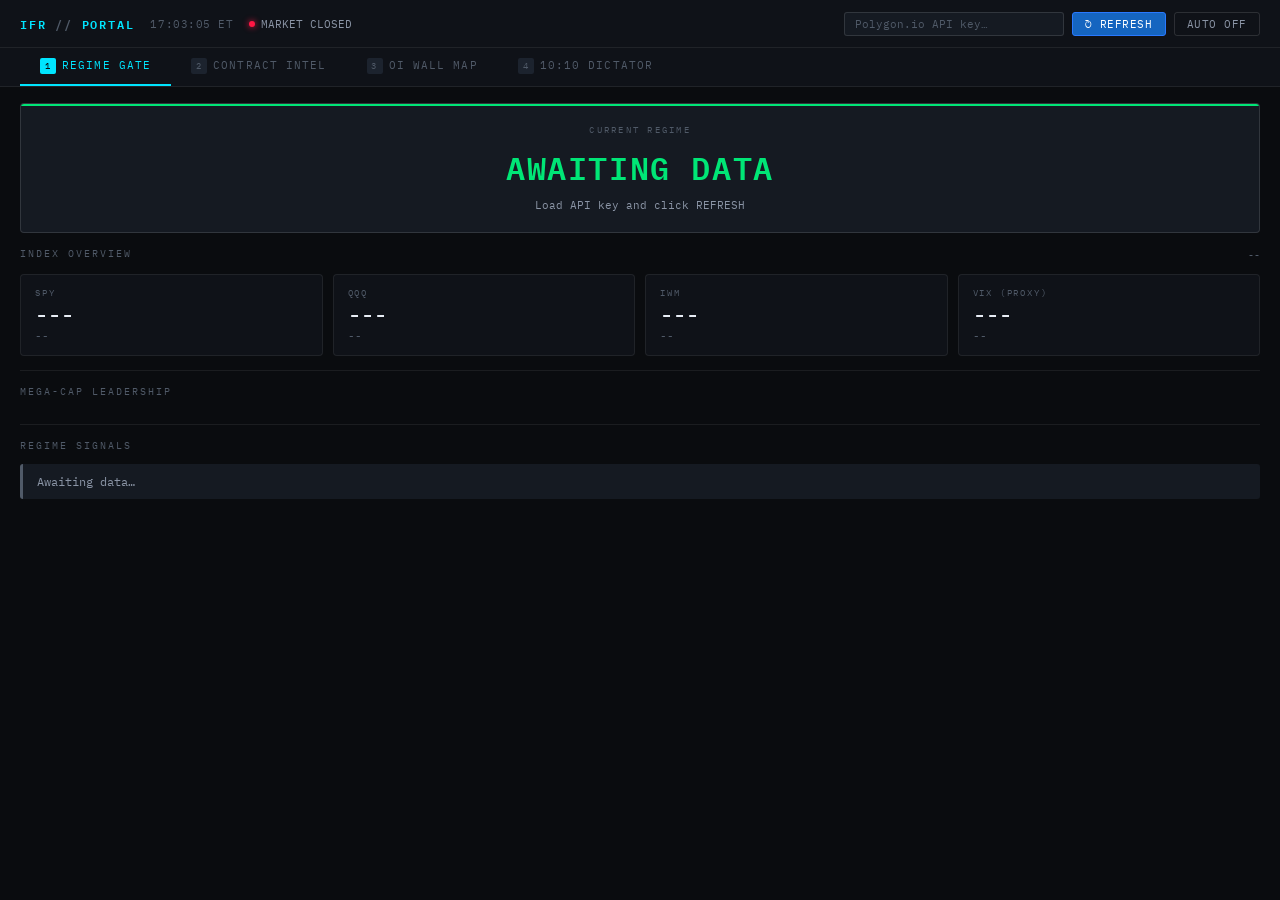
==== commit e06d94e5: "Add files via upload" ====
--- a/index.html
+++ b/index.html
@@ -3,901 +3,1606 @@
 <head>
 <meta charset="UTF-8">
 <meta name="viewport" content="width=device-width, initial-scale=1.0">
-<title>Regime Portal — Gamebook</title>
+<title>Institutional Flow + Regime Intelligence Portal</title>
+<link href="https://fonts.googleapis.com/css2?family=IBM+Plex+Mono:wght@400;500;600&family=IBM+Plex+Sans:wght@300;400;500&display=swap" rel="stylesheet">
 <style>
-@import url('https://fonts.googleapis.com/css2?family=IBM+Plex+Mono:wght@400;500;600&family=IBM+Plex+Sans:wght@400;500;600&display=swap');
-:root{
-  --bg:#08090d;--bg2:#0e1018;--bg3:#141720;--bg4:#1a1e2a;
-  --b:rgba(255,255,255,.055);--b2:rgba(255,255,255,.11);
-  --txt:#dde0ec;--m:#485068;--m2:#808aaa;
-  --G:#00e5a0;--Gd:rgba(0,229,160,.09);--Gb:rgba(0,229,160,.24);
-  --A:#ffb84d;--Ad:rgba(255,184,77,.09);--Ab:rgba(255,184,77,.26);
-  --R:#ff4d6a;--Rd:rgba(255,77,106,.09);--Rb:rgba(255,77,106,.26);
-  --B:#5ba3ff;--Bd:rgba(91,163,255,.09);--Bb:rgba(91,163,255,.22);
-  --mono:'IBM Plex Mono',monospace;--sans:'IBM Plex Sans',sans-serif;
-}
-*{box-sizing:border-box;margin:0;padding:0}
-body{background:var(--bg);color:var(--txt);font-family:var(--sans);font-size:13px;min-height:100vh}
-
-/* TOPBAR */
-.topbar{background:var(--bg2);border-bottom:1px solid var(--b);display:flex;align-items:center;padding:0 14px;height:46px;gap:10px;position:sticky;top:0;z-index:100}
-.brand{font-family:var(--mono);font-size:13px;font-weight:600;padding-right:12px;border-right:1px solid var(--b);flex-shrink:0}
-.brand em{color:var(--G);font-style:normal}
-.status-row{display:flex;align-items:center;gap:8px}
-.dot{width:7px;height:7px;border-radius:50%;background:var(--m);flex-shrink:0;transition:background .3s}
-.dot.live{background:var(--G);animation:pulse 2s infinite}
-.dot.conn{background:var(--A);animation:blink .8s infinite}
-.dot.err{background:var(--R)}
-@keyframes pulse{0%,100%{opacity:1}50%{opacity:.4}}
-@keyframes blink{0%,100%{opacity:1}50%{opacity:.2}}
-.slbl{font-size:9px;font-family:var(--mono);color:var(--m2)}
-.mkt{font-size:9px;font-family:var(--mono);padding:2px 8px;border-radius:3px;border:1px solid var(--b)}
-.clk{font-family:var(--mono);font-size:10px;color:var(--m)}
-.topbar-r{margin-left:auto;display:flex;align-items:center;gap:8px;flex-shrink:0}
-.cdlbl{font-size:9px;font-family:var(--mono);color:var(--m)}
-.rbtn{padding:4px 11px;border:1px solid var(--b2);border-radius:4px;background:transparent;color:var(--m2);font-size:10px;font-family:var(--mono);cursor:pointer;transition:all .13s}
-.rbtn:hover{border-color:var(--Gb);color:var(--G)}
-.rbtn:disabled{opacity:.4;cursor:default}
-@keyframes spin{to{transform:rotate(360deg)}}
-.spinning{animation:spin .6s linear infinite;display:inline-block}
-
-/* LAYOUT */
-.grid{display:grid;grid-template-columns:1fr 1fr;height:calc(100vh - 46px)}
-.col{overflow-y:auto;padding:13px}
-.col:first-child{border-right:1px solid var(--b)}
-
-/* CARDS */
-.card{background:var(--bg2);border:1px solid var(--b);border-radius:9px;padding:12px 14px;margin-bottom:10px}
-.shdr{display:flex;align-items:center;justify-content:space-between;margin-bottom:8px}
-.stitle{font-size:9px;letter-spacing:.12em;text-transform:uppercase;color:var(--m);font-family:var(--mono)}
-
-/* REGIME BLOCK */
-.rblock{border-radius:9px;padding:14px 16px;margin-bottom:10px;border:1px solid var(--b2);transition:all .3s}
-.rblock.risk-on{border-color:var(--Gb);background:rgba(0,229,160,.07)}
-.rblock.chop{border-color:var(--Ab);background:rgba(255,184,77,.07)}
-.rblock.defensive{border-color:var(--Rb);background:rgba(255,77,106,.07)}
-.rtitle{font-size:21px;font-weight:600;font-family:var(--mono)}
-.rsub{font-size:11px;font-family:var(--mono);margin-top:4px;opacity:.8}
-.rrule{font-size:10px;font-family:var(--mono);color:var(--m2);margin-top:7px;padding:6px 9px;background:rgba(0,0,0,.2);border-radius:5px;border-left:2px solid;line-height:1.7}
-
-/* MACRO CARDS */
-.mrow{display:flex;gap:6px;margin-bottom:10px}
-.mc{flex:1;background:var(--bg3);border:1px solid var(--b);border-radius:8px;padding:10px;text-align:center;transition:all .3s}
-.mc.green{border-color:var(--Gb);background:var(--Gd)}
-.mc.red{border-color:var(--Rb);background:var(--Rd)}
-.mc.flat{border-color:var(--Ab);background:var(--Ad)}
-.mcsym{font-size:10px;font-family:var(--mono);font-weight:600;color:var(--m2);margin-bottom:3px;letter-spacing:.08em}
-.mcprice{font-size:16px;font-weight:600;font-family:var(--mono);transition:color .3s}
-.mcchg{font-size:11px;font-family:var(--mono);margin-top:2px}
-.mcvwap{font-size:9px;font-family:var(--mono);margin-top:3px}
-.mcpc{font-size:9px;color:var(--m2);font-family:var(--mono);margin-top:2px}
-.mchi{font-size:9px;color:var(--m2);font-family:var(--mono);margin-top:1px}
-
-/* VERDICT */
-.verdict{border-radius:9px;padding:12px 14px;border:1px solid var(--b2);margin-bottom:10px;transition:all .3s}
-.verdict.go{border-color:var(--Gb);background:var(--Gd)}
-.verdict.wait{border-color:var(--Ab);background:var(--Ad)}
-.verdict.no{border-color:var(--Rb);background:var(--Rd)}
-.verdict.obs{border-color:var(--Bb);background:var(--Bd)}
-.vtitle{font-size:16px;font-weight:600;font-family:var(--mono)}
-.vdetail{font-size:10px;font-family:var(--mono);margin-top:5px;line-height:1.8;color:var(--m2)}
-
-/* MANUAL INPUTS */
-.inputs{display:flex;gap:8px;align-items:center;flex-wrap:wrap;padding:10px 13px;background:var(--bg3);border-radius:7px;border:1px solid var(--b);margin-bottom:10px}
-.ilabel{font-size:9px;font-family:var(--mono);color:var(--m2);text-transform:uppercase;letter-spacing:.06em;flex-shrink:0}
-input[type=number]{background:var(--bg);border:1px solid var(--b2);color:var(--txt);border-radius:5px;padding:5px 9px;font-size:13px;font-family:var(--mono);outline:none;width:78px;transition:border-color .2s}
-input[type=number]:focus{border-color:var(--G)}
-input[type=number]::-webkit-outer-spin-button,input[type=number]::-webkit-inner-spin-button{-webkit-appearance:none}
-.qbtn{padding:3px 9px;border:1px solid var(--b2);border-radius:4px;background:transparent;color:var(--m2);font-size:10px;font-family:var(--mono);cursor:pointer;transition:all .13s}
-.qbtn:hover{border-color:var(--Gb);color:var(--G)}
-.badge{display:inline-block;font-size:9px;font-weight:600;padding:2px 7px;border-radius:3px;font-family:var(--mono);letter-spacing:.04em;text-transform:uppercase}
-.bg{background:var(--Gd);color:var(--G);border:1px solid var(--Gb)}
-.ba{background:var(--Ad);color:var(--A);border:1px solid var(--Ab)}
-.br{background:var(--Rd);color:var(--R);border:1px solid var(--Rb)}
-.bb{background:var(--Bd);color:var(--B);border:1px solid var(--Bb)}
-.bx{background:var(--bg3);color:var(--m2);border:1px solid var(--b)}
-
-/* OI WALLS */
-.wrow{display:flex;align-items:center;gap:7px;padding:6px 0;border-bottom:1px solid var(--b)}
-.wrow:last-child{border-bottom:none}
-.wsym{width:34px;font-family:var(--mono);font-weight:600;font-size:11px;flex-shrink:0}
-.wbars{flex:1;display:flex;flex-direction:column;gap:2px}
-.wtr{height:5px;background:var(--bg4);border-radius:2px;overflow:hidden}
-.wc{height:5px;background:var(--G);opacity:.65;border-radius:2px;transition:width .4s}
-.wp{height:5px;background:var(--R);opacity:.65;border-radius:2px;transition:width .4s}
-.winfo{font-family:var(--mono);font-size:9px;width:90px;text-align:right;flex-shrink:0;line-height:1.7}
-
-/* IV BARS */
-.ivrow{display:flex;align-items:center;gap:7px;font-size:10px;font-family:var(--mono);padding:3px 0}
-.ivlbl{width:36px;flex-shrink:0;color:var(--m2)}
-.ivtr{flex:1;height:5px;background:var(--bg4);border-radius:2px;overflow:hidden}
-.ivfill{height:5px;border-radius:2px;transition:width .5s,background .5s}
-.ivval{width:48px;text-align:right;flex-shrink:0}
-
-/* CHECK BLOCKS */
-.cblock{background:var(--bg3);border:1px solid var(--b);border-radius:8px;padding:10px 12px;margin-bottom:8px}
-.chdr{display:flex;align-items:center;gap:7px;margin-bottom:8px}
-.ctag{font-size:10px;font-family:var(--mono);font-weight:600;color:var(--m2);background:var(--bg4);padding:2px 7px;border-radius:4px;border:1px solid var(--b)}
-.crules{display:flex;flex-direction:column;gap:4px}
-.rrow{display:flex;align-items:center;gap:7px;font-size:11px;font-family:var(--mono)}
-.rico{width:15px;height:15px;border-radius:50%;display:flex;align-items:center;justify-content:center;font-size:9px;font-weight:700;flex-shrink:0;transition:all .2s}
-.rico.pass{background:var(--Gd);color:var(--G);border:1px solid var(--Gb)}
-.rico.fail{background:var(--Rd);color:var(--R);border:1px solid var(--Rb)}
-.rico.idle{background:var(--bg4);color:var(--m);border:1px solid var(--b)}
-.rtxt{flex:1;color:var(--m2)}
-.rval{font-weight:500;font-size:11px;transition:color .2s}
-.sigbox{font-size:10px;font-family:var(--mono);color:var(--m2);margin-top:8px;padding:6px 9px;background:rgba(0,0,0,.15);border-radius:5px;border-left:2px solid var(--b);line-height:1.7}
-
-/* POWER HOUR */
-.phgrid{display:grid;grid-template-columns:1fr 1fr;gap:5px;margin-bottom:7px}
-.phi{background:var(--bg4);border:1px solid var(--b);border-radius:6px;padding:8px 10px;transition:all .2s}
-.phi.pass{border-color:var(--Gb);background:var(--Gd)}
-.phi.fail{border-color:var(--Rb);background:var(--Rd)}
-.philbl{font-size:9px;font-family:var(--mono);color:var(--m2);text-transform:uppercase;letter-spacing:.06em;margin-bottom:2px}
-.phival{font-size:12px;font-weight:600;font-family:var(--mono);transition:color .2s}
-.phisub{font-size:9px;font-family:var(--mono);color:var(--m2);margin-top:1px}
-
-/* SECTORS */
-.sgrid{display:grid;grid-template-columns:1fr 1fr;gap:4px}
-.sc{background:var(--bg3);border:1px solid var(--b);border-radius:6px;padding:7px 9px;display:flex;align-items:center;gap:6px;transition:all .2s}
-.sc.lead{border-color:var(--Gb);background:var(--Gd)}
-.sc.weak{border-color:var(--Rb);background:var(--Rd)}
-.scsym{font-family:var(--mono);font-weight:600;font-size:11px;width:32px;flex-shrink:0}
-.scname{font-size:9px;color:var(--m2);flex:1;font-family:var(--mono)}
-.scpct{font-family:var(--mono);font-size:11px;font-weight:500;flex-shrink:0;transition:color .2s}
-.sciv{font-size:9px;flex-shrink:0;font-family:var(--mono);width:36px;text-align:right}
-
-/* WS CONTRACTS */
-.ws-bar{display:flex;align-items:center;gap:8px;padding:5px 0;border-bottom:1px solid var(--b);font-size:10px;font-family:var(--mono)}
-.ws-bar:last-child{border-bottom:none}
-.ws-sym{flex:1;color:var(--m2);font-size:9px}
-.ws-price{font-weight:600;color:var(--txt)}
-.ws-chg{width:50px;text-align:right}
-.ws-vwap{width:60px;text-align:right;color:var(--m2)}
-
-/* LOG */
-.lrow{display:flex;gap:7px;padding:5px 0;border-bottom:1px solid var(--b);font-size:10px}
-.lrow:last-child{border-bottom:none}
-.lt{font-family:var(--mono);color:var(--m);width:50px;flex-shrink:0}
-.ldot{width:5px;height:5px;border-radius:50%;margin-top:3px;flex-shrink:0}
-.lmsg{flex:1;color:var(--m2);font-family:var(--mono);line-height:1.5}
-
-@keyframes flash{0%,100%{opacity:1}50%{opacity:.3}}
-.flash{animation:flash .4s ease}
+  :root {
+    --bg: #0a0c0f;
+    --bg2: #0f1218;
+    --bg3: #151a22;
+    --bg4: #1c232e;
+    --border: rgba(255,255,255,0.07);
+    --border2: rgba(255,255,255,0.12);
+    --text: #e8edf5;
+    --text2: #8b95a6;
+    --text3: #505a68;
+    --green: #00e676;
+    --green2: #00c853;
+    --red: #ff1744;
+    --red2: #d50000;
+    --amber: #ffb300;
+    --blue: #2979ff;
+    --blue2: #1565c0;
+    --cyan: #00e5ff;
+    --purple: #7c4dff;
+    --mono: 'IBM Plex Mono', monospace;
+    --sans: 'IBM Plex Sans', sans-serif;
+  }
+
+  * { box-sizing: border-box; margin: 0; padding: 0; }
+
+  body {
+    background: var(--bg);
+    color: var(--text);
+    font-family: var(--mono);
+    font-size: 13px;
+    min-height: 100vh;
+    overflow-x: hidden;
+  }
+
+  /* ── TOP BAR ── */
+  .topbar {
+    display: flex;
+    align-items: center;
+    justify-content: space-between;
+    padding: 0 20px;
+    height: 48px;
+    background: var(--bg2);
+    border-bottom: 1px solid var(--border);
+    position: sticky;
+    top: 0;
+    z-index: 100;
+  }
+
+  .topbar-left {
+    display: flex;
+    align-items: center;
+    gap: 16px;
+  }
+
+  .logo {
+    font-size: 12px;
+    font-weight: 600;
+    letter-spacing: 0.15em;
+    color: var(--cyan);
+    text-transform: uppercase;
+  }
+
+  .logo span { color: var(--text3); }
+
+  .topbar-clock {
+    font-size: 11px;
+    color: var(--text3);
+    letter-spacing: 0.05em;
+  }
+
+  .market-status {
+    display: flex;
+    align-items: center;
+    gap: 6px;
+    font-size: 11px;
+    color: var(--text2);
+  }
+
+  .market-dot {
+    width: 6px;
+    height: 6px;
+    border-radius: 50%;
+    background: var(--green);
+    box-shadow: 0 0 6px var(--green);
+    animation: pulse 2s infinite;
+  }
+
+  .market-dot.closed { background: var(--red); box-shadow: 0 0 6px var(--red); animation: none; }
+
+  @keyframes pulse {
+    0%,100% { opacity: 1; }
+    50% { opacity: 0.4; }
+  }
+
+  .api-status {
+    display: flex;
+    align-items: center;
+    gap: 8px;
+  }
+
+  .api-key-input {
+    background: var(--bg3);
+    border: 1px solid var(--border2);
+    color: var(--text2);
+    font-family: var(--mono);
+    font-size: 11px;
+    padding: 4px 10px;
+    border-radius: 3px;
+    width: 220px;
+    outline: none;
+  }
+
+  .api-key-input:focus { border-color: var(--cyan); color: var(--text); }
+  .api-key-input::placeholder { color: var(--text3); }
+
+  .btn {
+    background: transparent;
+    border: 1px solid var(--border2);
+    color: var(--text2);
+    font-family: var(--mono);
+    font-size: 11px;
+    padding: 4px 12px;
+    border-radius: 3px;
+    cursor: pointer;
+    letter-spacing: 0.05em;
+    transition: all 0.15s;
+  }
+
+  .btn:hover { border-color: var(--cyan); color: var(--cyan); }
+  .btn.active { background: var(--cyan); color: var(--bg); border-color: var(--cyan); }
+
+  .btn-refresh {
+    background: var(--blue2);
+    border-color: var(--blue);
+    color: #fff;
+  }
+
+  .btn-refresh:hover { background: var(--blue); color: #fff; }
+
+  /* ── TABS ── */
+  .tabs {
+    display: flex;
+    gap: 0;
+    background: var(--bg2);
+    border-bottom: 1px solid var(--border);
+    padding: 0 20px;
+  }
+
+  .tab {
+    padding: 10px 20px;
+    font-size: 11px;
+    letter-spacing: 0.1em;
+    text-transform: uppercase;
+    color: var(--text3);
+    cursor: pointer;
+    border-bottom: 2px solid transparent;
+    transition: all 0.15s;
+    user-select: none;
+    white-space: nowrap;
+  }
+
+  .tab:hover { color: var(--text2); }
+  .tab.active { color: var(--cyan); border-bottom-color: var(--cyan); }
+
+  .tab-number {
+    display: inline-block;
+    width: 16px;
+    height: 16px;
+    border-radius: 2px;
+    background: var(--bg4);
+    color: var(--text3);
+    font-size: 9px;
+    text-align: center;
+    line-height: 16px;
+    margin-right: 6px;
+  }
+
+  .tab.active .tab-number { background: var(--cyan); color: var(--bg); }
+
+  /* ── MAIN LAYOUT ── */
+  .main { padding: 16px 20px; }
+
+  .tab-panel { display: none; }
+  .tab-panel.active { display: block; }
+
+  /* ── SECTION HEADERS ── */
+  .section-header {
+    display: flex;
+    align-items: center;
+    justify-content: space-between;
+    margin-bottom: 12px;
+  }
+
+  .section-title {
+    font-size: 10px;
+    letter-spacing: 0.2em;
+    text-transform: uppercase;
+    color: var(--text3);
+  }
+
+  .section-badge {
+    font-size: 9px;
+    letter-spacing: 0.1em;
+    text-transform: uppercase;
+    padding: 2px 8px;
+    border-radius: 2px;
+    font-weight: 500;
+  }
+
+  .badge-green { background: rgba(0,230,118,0.12); color: var(--green); border: 1px solid rgba(0,230,118,0.2); }
+  .badge-red { background: rgba(255,23,68,0.12); color: var(--red); border: 1px solid rgba(255,23,68,0.2); }
+  .badge-amber { background: rgba(255,179,0,0.12); color: var(--amber); border: 1px solid rgba(255,179,0,0.2); }
+  .badge-blue { background: rgba(41,121,255,0.12); color: #5b9cff; border: 1px solid rgba(41,121,255,0.2); }
+  .badge-cyan { background: rgba(0,229,255,0.1); color: var(--cyan); border: 1px solid rgba(0,229,255,0.2); }
+  .badge-gray { background: rgba(255,255,255,0.05); color: var(--text3); border: 1px solid var(--border); }
+
+  /* ── GRID ── */
+  .grid-4 { display: grid; grid-template-columns: repeat(4, 1fr); gap: 10px; margin-bottom: 12px; }
+  .grid-3 { display: grid; grid-template-columns: repeat(3, 1fr); gap: 10px; margin-bottom: 12px; }
+  .grid-2 { display: grid; grid-template-columns: repeat(2, 1fr); gap: 10px; margin-bottom: 12px; }
+  .grid-7 { display: grid; grid-template-columns: repeat(7, 1fr); gap: 8px; margin-bottom: 12px; }
+
+  /* ── CARDS ── */
+  .card {
+    background: var(--bg2);
+    border: 1px solid var(--border);
+    border-radius: 4px;
+    padding: 12px 14px;
+  }
+
+  .card-label {
+    font-size: 9px;
+    letter-spacing: 0.2em;
+    text-transform: uppercase;
+    color: var(--text3);
+    margin-bottom: 4px;
+  }
+
+  .card-value {
+    font-size: 22px;
+    font-weight: 600;
+    line-height: 1.1;
+  }
+
+  .card-sub {
+    font-size: 11px;
+    color: var(--text3);
+    margin-top: 3px;
+  }
+
+  .val-green { color: var(--green); }
+  .val-red { color: var(--red); }
+  .val-amber { color: var(--amber); }
+  .val-cyan { color: var(--cyan); }
+  .val-blue { color: #5b9cff; }
+  .val-purple { color: var(--purple); }
+  .val-white { color: var(--text); }
+
+  /* ── REGIME OUTPUT ── */
+  .regime-output {
+    background: var(--bg3);
+    border: 1px solid var(--border2);
+    border-radius: 4px;
+    padding: 20px 24px;
+    text-align: center;
+    margin-bottom: 12px;
+    position: relative;
+    overflow: hidden;
+  }
+
+  .regime-output::before {
+    content: '';
+    position: absolute;
+    top: 0; left: 0; right: 0;
+    height: 2px;
+  }
+
+  .regime-output.risk-on::before { background: var(--green); }
+  .regime-output.chop::before { background: var(--amber); }
+  .regime-output.defensive::before { background: var(--red); }
+  .regime-output.expansion::before { background: var(--cyan); }
+
+  .regime-label {
+    font-size: 9px;
+    letter-spacing: 0.25em;
+    text-transform: uppercase;
+    color: var(--text3);
+    margin-bottom: 8px;
+  }
+
+  .regime-value {
+    font-size: 32px;
+    font-weight: 600;
+    letter-spacing: 0.05em;
+  }
+
+  .regime-sub {
+    font-size: 11px;
+    color: var(--text2);
+    margin-top: 6px;
+  }
+
+  /* ── TICKER ROW ── */
+  .ticker-card {
+    background: var(--bg2);
+    border: 1px solid var(--border);
+    border-radius: 4px;
+    padding: 10px 12px;
+    cursor: pointer;
+    transition: border-color 0.15s;
+  }
+
+  .ticker-card:hover { border-color: var(--border2); }
+  .ticker-card.selected { border-color: var(--cyan); }
+
+  .ticker-sym {
+    font-size: 11px;
+    font-weight: 600;
+    color: var(--text2);
+    margin-bottom: 4px;
+  }
+
+  .ticker-price {
+    font-size: 16px;
+    font-weight: 600;
+  }
+
+  .ticker-chg {
+    font-size: 10px;
+    margin-top: 2px;
+  }
+
+  /* ── OI CHART BARS ── */
+  .oi-row {
+    display: flex;
+    align-items: center;
+    gap: 8px;
+    margin-bottom: 6px;
+  }
+
+  .oi-label {
+    width: 56px;
+    font-size: 11px;
+    color: var(--text2);
+    text-align: right;
+    flex-shrink: 0;
+  }
+
+  .oi-bar-wrap {
+    flex: 1;
+    height: 20px;
+    background: var(--bg3);
+    border-radius: 2px;
+    overflow: hidden;
+    position: relative;
+  }
+
+  .oi-bar {
+    height: 100%;
+    border-radius: 2px;
+    transition: width 0.4s ease;
+    display: flex;
+    align-items: center;
+    padding-left: 6px;
+    font-size: 10px;
+    font-weight: 500;
+  }
+
+  .oi-bar.call { background: rgba(0,230,118,0.25); color: var(--green); }
+  .oi-bar.put { background: rgba(255,23,68,0.25); color: var(--red); }
+  .oi-bar.wall { background: rgba(0,229,255,0.2); color: var(--cyan); }
+  .oi-oi {
+    width: 60px;
+    font-size: 10px;
+    color: var(--text3);
+    text-align: right;
+    flex-shrink: 0;
+  }
+
+  /* ── TABLE ── */
+  .data-table {
+    width: 100%;
+    border-collapse: collapse;
+    font-size: 12px;
+  }
+
+  .data-table th {
+    font-size: 9px;
+    letter-spacing: 0.15em;
+    text-transform: uppercase;
+    color: var(--text3);
+    padding: 6px 10px;
+    text-align: right;
+    border-bottom: 1px solid var(--border);
+    font-weight: 400;
+  }
+
+  .data-table th:first-child { text-align: left; }
+
+  .data-table td {
+    padding: 7px 10px;
+    text-align: right;
+    border-bottom: 1px solid rgba(255,255,255,0.03);
+    font-size: 12px;
+    color: var(--text);
+  }
+
+  .data-table td:first-child { text-align: left; color: var(--text2); }
+
+  .data-table tr:hover td { background: rgba(255,255,255,0.02); }
+
+  .data-table tr.atm td { background: rgba(0,229,255,0.05); }
+  .data-table tr.atm td:first-child { color: var(--cyan); }
+
+  /* ── GREEKS GRID ── */
+  .greek-row {
+    display: flex;
+    gap: 8px;
+    margin-bottom: 8px;
+  }
+
+  .greek-item {
+    flex: 1;
+    background: var(--bg3);
+    border-radius: 3px;
+    padding: 8px 10px;
+  }
+
+  .greek-name {
+    font-size: 9px;
+    letter-spacing: 0.15em;
+    text-transform: uppercase;
+    color: var(--text3);
+    margin-bottom: 3px;
+  }
+
+  .greek-val {
+    font-size: 15px;
+    font-weight: 500;
+  }
+
+  /* ── 10:10 OUTPUT ── */
+  .signal-row {
+    display: flex;
+    align-items: center;
+    gap: 10px;
+    padding: 10px 14px;
+    background: var(--bg3);
+    border-radius: 3px;
+    margin-bottom: 6px;
+    border-left: 3px solid transparent;
+  }
+
+  .signal-row.ok { border-left-color: var(--green); }
+  .signal-row.warn { border-left-color: var(--amber); }
+  .signal-row.bad { border-left-color: var(--red); }
+  .signal-row.neutral { border-left-color: var(--text3); }
+
+  .signal-icon {
+    font-size: 14px;
+    width: 18px;
+    text-align: center;
+  }
+
+  .signal-name {
+    color: var(--text2);
+    flex: 1;
+    font-size: 12px;
+  }
+
+  .signal-value {
+    font-size: 12px;
+    font-weight: 500;
+  }
+
+  /* ── VERDICT ── */
+  .verdict-box {
+    border: 1px solid var(--border2);
+    border-radius: 4px;
+    padding: 16px 20px;
+    margin-top: 12px;
+    display: flex;
+    align-items: center;
+    gap: 16px;
+  }
+
+  .verdict-box.confirmed { border-color: rgba(0,230,118,0.3); background: rgba(0,230,118,0.05); }
+  .verdict-box.warning { border-color: rgba(255,179,0,0.3); background: rgba(255,179,0,0.05); }
+  .verdict-box.danger { border-color: rgba(255,23,68,0.3); background: rgba(255,23,68,0.05); }
+
+  .verdict-label {
+    font-size: 9px;
+    letter-spacing: 0.2em;
+    text-transform: uppercase;
+    color: var(--text3);
+    margin-bottom: 4px;
+  }
+
+  .verdict-text {
+    font-size: 18px;
+    font-weight: 600;
+    letter-spacing: 0.05em;
+  }
+
+  .verdict-detail {
+    font-size: 11px;
+    color: var(--text2);
+    margin-top: 4px;
+  }
+
+  /* ── DIVIDER ── */
+  .divider {
+    border: none;
+    border-top: 1px solid var(--border);
+    margin: 14px 0;
+  }
+
+  /* ── LOADING / ERROR ── */
+  .loading-bar {
+    height: 2px;
+    background: linear-gradient(90deg, transparent, var(--cyan), transparent);
+    background-size: 200% 100%;
+    animation: shimmer 1.5s infinite;
+    border-radius: 1px;
+    margin-bottom: 12px;
+  }
+
+  @keyframes shimmer {
+    0% { background-position: -200% 0; }
+    100% { background-position: 200% 0; }
+  }
+
+  .error-msg {
+    background: rgba(255,23,68,0.08);
+    border: 1px solid rgba(255,23,68,0.2);
+    color: var(--red);
+    padding: 10px 14px;
+    border-radius: 3px;
+    font-size: 11px;
+    margin-bottom: 10px;
+  }
+
+  .info-msg {
+    background: rgba(0,229,255,0.06);
+    border: 1px solid rgba(0,229,255,0.15);
+    color: var(--cyan);
+    padding: 10px 14px;
+    border-radius: 3px;
+    font-size: 11px;
+    margin-bottom: 10px;
+  }
+
+  /* ── RESPONSIVE ── */
+  @media (max-width: 900px) {
+    .grid-4 { grid-template-columns: repeat(2, 1fr); }
+    .grid-7 { grid-template-columns: repeat(4, 1fr); }
+  }
+
+  /* ── SCROLLBARS ── */
+  ::-webkit-scrollbar { width: 4px; height: 4px; }
+  ::-webkit-scrollbar-track { background: transparent; }
+  ::-webkit-scrollbar-thumb { background: var(--border2); border-radius: 2px; }
+
+  /* ── TICKER INPUT ── */
+  .ticker-search {
+    display: flex;
+    gap: 8px;
+    margin-bottom: 12px;
+    align-items: center;
+  }
+
+  .ticker-input {
+    background: var(--bg3);
+    border: 1px solid var(--border2);
+    color: var(--text);
+    font-family: var(--mono);
+    font-size: 14px;
+    font-weight: 600;
+    padding: 6px 12px;
+    border-radius: 3px;
+    width: 120px;
+    outline: none;
+    text-transform: uppercase;
+    letter-spacing: 0.1em;
+  }
+
+  .ticker-input:focus { border-color: var(--cyan); }
+
+  /* ── EXPIRY SELECTOR ── */
+  .expiry-select {
+    background: var(--bg3);
+    border: 1px solid var(--border2);
+    color: var(--text2);
+    font-family: var(--mono);
+    font-size: 11px;
+    padding: 6px 10px;
+    border-radius: 3px;
+    outline: none;
+    cursor: pointer;
+  }
+
+  .expiry-select:focus { border-color: var(--cyan); }
+
+  /* ── SMALL NOTE ── */
+  .note {
+    font-size: 10px;
+    color: var(--text3);
+    margin-top: 4px;
+  }
+
+  /* scrollable table wrapper */
+  .table-scroll {
+    overflow-y: auto;
+    max-height: 360px;
+  }
+
+  .sticky-head th {
+    position: sticky;
+    top: 0;
+    background: var(--bg2);
+    z-index: 2;
+  }
+
+  /* ── CALLWALL / PUTWALL BADGES ── */
+  .wall-badge {
+    display: inline-block;
+    font-size: 9px;
+    padding: 1px 6px;
+    border-radius: 2px;
+    letter-spacing: 0.1em;
+    text-transform: uppercase;
+    vertical-align: middle;
+    margin-left: 4px;
+  }
+
+  .wall-call { background: rgba(0,230,118,0.15); color: var(--green); }
+  .wall-put { background: rgba(255,23,68,0.15); color: var(--red); }
+  .wall-atm { background: rgba(0,229,255,0.15); color: var(--cyan); }
+
+  /* ── TWO-COL OI SECTION ── */
+  .oi-cols { display: grid; grid-template-columns: 1fr 1fr; gap: 12px; }
+
 </style>
 </head>
 <body>
 
-<header class="topbar">
-  <div class="brand">Regime <em>Portal</em></div>
-  <div class="status-row">
-    <span class="dot" id="rdot"></span>
-    <span class="slbl" id="slbl">loading...</span>
-    <span class="mkt bx" id="mkt">mkt —</span>
-    <span class="clk" id="clk">—</span>
+<!-- TOP BAR -->
+<div class="topbar">
+  <div class="topbar-left">
+    <div class="logo">IFR<span> // </span>PORTAL</div>
+    <div class="topbar-clock" id="clock">--:--:-- ET</div>
+    <div class="market-status">
+      <div class="market-dot" id="market-dot"></div>
+      <span id="market-status-text">--</span>
+    </div>
   </div>
-  <div class="topbar-r">
-    <span class="cdlbl" id="cdlbl">next: —</span>
-    <button class="rbtn" id="rbtn" onclick="refresh()"><span id="rsp">⟳</span> Refresh</button>
+  <div class="api-status">
+    <input class="api-key-input" id="api-key" type="password" placeholder="Polygon.io API key…" autocomplete="off" />
+    <button class="btn btn-refresh" id="refresh-btn" onclick="refreshAll()">↻ REFRESH</button>
+    <button class="btn" id="auto-btn" onclick="toggleAuto()">AUTO OFF</button>
   </div>
-</header>
-
-<div class="grid">
-
-<!-- ═══ LEFT COLUMN ═══ -->
-<div class="col">
-
-  <!-- MANUAL INPUTS -->
-  <div class="shdr"><div class="stitle">Manual inputs</div><span class="badge bx" id="vix-badge">VIX not set</span></div>
-  <div class="inputs">
-    <span class="ilabel">VIX</span>
-    <input type="number" id="vix-in" placeholder="16.9" step="0.1" min="0" max="100" oninput="onVix(this.value)">
-    <div style="display:flex;gap:4px">
-      <button class="qbtn" onclick="qv(13)">13</button>
-      <button class="qbtn" onclick="qv(17)">17</button>
-      <button class="qbtn" onclick="qv(21)">21</button>
-      <button class="qbtn" onclick="qv(26)">26</button>
-    </div>
-    <span style="font-size:9px;color:var(--m);font-family:var(--mono);margin-left:4px">enter from WeBull each session</span>
+</div>
+
+<!-- TABS -->
+<div class="tabs">
+  <div class="tab active" onclick="switchTab(0)"><span class="tab-number">1</span>REGIME GATE</div>
+  <div class="tab" onclick="switchTab(1)"><span class="tab-number">2</span>CONTRACT INTEL</div>
+  <div class="tab" onclick="switchTab(2)"><span class="tab-number">3</span>OI WALL MAP</div>
+  <div class="tab" onclick="switchTab(3)"><span class="tab-number">4</span>10:10 DICTATOR</div>
+</div>
+
+<!-- MAIN -->
+<div class="main">
+
+  <!-- ════════ TAB 1 – REGIME GATE ════════ -->
+  <div class="tab-panel active" id="panel-0">
+    <div id="regime-loading" class="loading-bar" style="display:none;"></div>
+    <div id="regime-error" class="error-msg" style="display:none;"></div>
+
+    <div class="regime-output risk-on" id="regime-output">
+      <div class="regime-label">current regime</div>
+      <div class="regime-value val-green" id="regime-value">AWAITING DATA</div>
+      <div class="regime-sub" id="regime-sub">Load API key and click REFRESH</div>
+    </div>
+
+    <div class="section-header">
+      <div class="section-title">index overview</div>
+      <div id="regime-ts" class="note">--</div>
+    </div>
+
+    <div class="grid-4" id="index-grid">
+      <!-- SPY, QQQ, IWM, VIX -->
+      <div class="card">
+        <div class="card-label">SPY</div>
+        <div class="card-value val-white" id="spy-price">---</div>
+        <div class="card-sub" id="spy-chg">--</div>
+      </div>
+      <div class="card">
+        <div class="card-label">QQQ</div>
+        <div class="card-value val-white" id="qqq-price">---</div>
+        <div class="card-sub" id="qqq-chg">--</div>
+      </div>
+      <div class="card">
+        <div class="card-label">IWM</div>
+        <div class="card-value val-white" id="iwm-price">---</div>
+        <div class="card-sub" id="iwm-chg">--</div>
+      </div>
+      <div class="card">
+        <div class="card-label">VIX (proxy)</div>
+        <div class="card-value val-white" id="vix-price">---</div>
+        <div class="card-sub" id="vix-chg">--</div>
+      </div>
+    </div>
+
+    <hr class="divider">
+
+    <div class="section-header">
+      <div class="section-title">mega-cap leadership</div>
+    </div>
+
+    <div class="grid-7" id="mega-grid">
+      <!-- NVDA MSFT META AAPL AMZN TSLA AMD -->
+    </div>
+
+    <hr class="divider">
+
+    <div class="section-header">
+      <div class="section-title">regime signals</div>
+    </div>
+
+    <div id="regime-signals">
+      <div class="signal-row neutral">
+        <div class="signal-name">Awaiting data…</div>
+      </div>
+    </div>
   </div>
 
-  <!-- REGIME GATE -->
-  <div class="shdr"><div class="stitle">Regime Gate</div><span class="badge bx" id="rbadge">loading</span></div>
-  <div class="rblock chop" id="rblock">
-    <div class="rtitle" id="rtitle">Loading...</div>
-    <div class="rsub" id="rsub">Fetching options chain data</div>
-    <div class="rrule" id="rrule" style="border-color:var(--m)">Set WORKER URL in script → data loads automatically</div>
+  <!-- ════════ TAB 2 – CONTRACT INTEL ════════ -->
+  <div class="tab-panel" id="panel-1">
+    <div class="ticker-search">
+      <input class="ticker-input" id="contract-ticker" value="SPY" maxlength="6" placeholder="TICKER" />
+      <select class="expiry-select" id="expiry-select">
+        <option value="">All expirations</option>
+      </select>
+      <button class="btn btn-refresh" onclick="loadContractIntel()">↻ LOAD CHAIN</button>
+      <span class="note" id="contract-ts">--</span>
+    </div>
+
+    <div id="contract-loading" class="loading-bar" style="display:none;"></div>
+    <div id="contract-error" class="error-msg" style="display:none;"></div>
+
+    <div class="grid-4">
+      <div class="card">
+        <div class="card-label">Underlying</div>
+        <div class="card-value val-white" id="c-underlying">---</div>
+        <div class="card-sub" id="c-underlying-chg">--</div>
+      </div>
+      <div class="card">
+        <div class="card-label">ATM Strike</div>
+        <div class="card-value val-cyan" id="c-atm">---</div>
+        <div class="card-sub" id="c-atm-sub">--</div>
+      </div>
+      <div class="card">
+        <div class="card-label">IV Avg (ATM)</div>
+        <div class="card-value val-amber" id="c-iv">---</div>
+        <div class="card-sub" id="c-iv-env">--</div>
+      </div>
+      <div class="card">
+        <div class="card-label">P/C OI Ratio</div>
+        <div class="card-value" id="c-pcr">---</div>
+        <div class="card-sub" id="c-pcr-sub">--</div>
+      </div>
+    </div>
+
+    <div class="section-header">
+      <div class="section-title">ATM greeks snapshot</div>
+    </div>
+
+    <div class="greek-row" id="greeks-row">
+      <div class="greek-item"><div class="greek-name">Delta (call)</div><div class="greek-val val-green" id="g-delta">--</div></div>
+      <div class="greek-item"><div class="greek-name">Gamma</div><div class="greek-val val-amber" id="g-gamma">--</div></div>
+      <div class="greek-item"><div class="greek-name">Theta (call)</div><div class="greek-val val-red" id="g-theta">--</div></div>
+      <div class="greek-item"><div class="greek-name">Vega</div><div class="greek-val val-blue" id="g-vega">--</div></div>
+      <div class="greek-item"><div class="greek-name">IV (call ATM)</div><div class="greek-val val-amber" id="g-iv-call">--</div></div>
+    </div>
+
+    <div class="section-header">
+      <div class="section-title">options chain</div>
+      <span class="note" id="chain-count">--</span>
+    </div>
+
+    <div class="table-scroll">
+      <table class="data-table sticky-head" id="chain-table">
+        <thead>
+          <tr>
+            <th>Strike</th>
+            <th>C Bid</th>
+            <th>C Ask</th>
+            <th>C OI</th>
+            <th>C IV</th>
+            <th>C Delta</th>
+            <th>C Gamma</th>
+            <th>P Bid</th>
+            <th>P Ask</th>
+            <th>P OI</th>
+            <th>P IV</th>
+            <th>P Delta</th>
+          </tr>
+        </thead>
+        <tbody id="chain-body">
+          <tr><td colspan="12" style="color:var(--text3); text-align:center; padding:20px;">Enter ticker and click LOAD CHAIN</td></tr>
+        </tbody>
+      </table>
+    </div>
   </div>
 
-  <!-- SPY / QQQ / IWM -->
-  <div class="mrow">
-    <div class="mc" id="mc-SPY">
-      <div class="mcsym">SPY</div>
-      <div class="mcprice" id="p-SPY">—</div>
-      <div class="mcchg" id="c-SPY">—</div>
-      <div class="mcvwap" id="vw-SPY">IV —</div>
-      <div class="mcpc" id="pc-SPY">P/C —</div>
-      <div class="mchi" id="hi-SPY">H/L —</div>
-    </div>
-    <div class="mc" id="mc-QQQ">
-      <div class="mcsym">QQQ</div>
-      <div class="mcprice" id="p-QQQ">—</div>
-      <div class="mcchg" id="c-QQQ">—</div>
-      <div class="mcvwap" id="vw-QQQ">IV —</div>
-      <div class="mcpc" id="pc-QQQ">P/C —</div>
-      <div class="mchi" id="hi-QQQ">H/L —</div>
-    </div>
-    <div class="mc" id="mc-IWM">
-      <div class="mcsym">IWM</div>
-      <div class="mcprice" id="p-IWM">—</div>
-      <div class="mcchg" id="c-IWM">—</div>
-      <div class="mcvwap" id="vw-IWM">IV —</div>
-      <div class="mcpc" id="pc-IWM">P/C —</div>
-      <div class="mchi" id="hi-IWM">H/L —</div>
+  <!-- ════════ TAB 3 – OI WALL MAP ════════ -->
+  <div class="tab-panel" id="panel-2">
+    <div class="ticker-search">
+      <input class="ticker-input" id="oi-ticker" value="SPY" maxlength="6" placeholder="TICKER" />
+      <button class="btn btn-refresh" onclick="loadOIWall()">↻ LOAD OI MAP</button>
+      <span class="note" id="oi-ts">--</span>
+    </div>
+
+    <div id="oi-loading" class="loading-bar" style="display:none;"></div>
+    <div id="oi-error" class="error-msg" style="display:none;"></div>
+
+    <div class="grid-3">
+      <div class="card">
+        <div class="card-label">Call Wall <span class="wall-badge wall-call">RESISTANCE</span></div>
+        <div class="card-value val-green" id="call-wall">---</div>
+        <div class="card-sub" id="call-wall-oi">--</div>
+      </div>
+      <div class="card">
+        <div class="card-label">Put Wall <span class="wall-badge wall-put">SUPPORT</span></div>
+        <div class="card-value val-red" id="put-wall">---</div>
+        <div class="card-sub" id="put-wall-oi">--</div>
+      </div>
+      <div class="card">
+        <div class="card-label">Max Pain <span class="wall-badge wall-atm">DEALER</span></div>
+        <div class="card-value val-amber" id="max-pain">---</div>
+        <div class="card-sub" id="max-pain-sub">--</div>
+      </div>
+    </div>
+
+    <div class="oi-cols">
+      <div>
+        <div class="section-header">
+          <div class="section-title">call OI distribution</div>
+        </div>
+        <div id="call-oi-bars">
+          <div class="note" style="padding:10px 0;">Load a ticker above</div>
+        </div>
+      </div>
+      <div>
+        <div class="section-header">
+          <div class="section-title">put OI distribution</div>
+        </div>
+        <div id="put-oi-bars">
+          <div class="note" style="padding:10px 0;">Load a ticker above</div>
+        </div>
+      </div>
+    </div>
+
+    <hr class="divider">
+
+    <div class="section-header">
+      <div class="section-title">OI summary table (top 20 by total OI)</div>
+    </div>
+
+    <div class="table-scroll">
+      <table class="data-table sticky-head" id="oi-table">
+        <thead>
+          <tr>
+            <th>Strike</th>
+            <th>Call OI</th>
+            <th>Put OI</th>
+            <th>Net OI</th>
+            <th>C/P Ratio</th>
+            <th>Tag</th>
+          </tr>
+        </thead>
+        <tbody id="oi-body">
+          <tr><td colspan="6" style="color:var(--text3); text-align:center; padding:20px;">Enter ticker and click LOAD OI MAP</td></tr>
+        </tbody>
+      </table>
     </div>
   </div>
 
-  <!-- VERDICT -->
-  <div class="shdr"><div class="stitle">Session verdict</div></div>
-  <div class="verdict obs" id="vbox">
-    <div class="vtitle" id="vtitle">Loading data...</div>
-    <div class="vdetail" id="vdetail">Options chain REST polling every 30s via api.massive.com</div>
+  <!-- ════════ TAB 4 – 10:10 DICTATOR ════════ -->
+  <div class="tab-panel" id="panel-3">
+    <div id="dictator-loading" class="loading-bar" style="display:none;"></div>
+    <div id="dictator-error" class="error-msg" style="display:none;"></div>
+
+    <div class="section-header">
+      <div class="section-title">9:35 – 10:10 evaluation</div>
+      <div class="note" id="dictator-ts">Click REFRESH for latest data</div>
+    </div>
+
+    <div id="dictator-signals">
+      <div class="signal-row neutral"><div class="signal-name">Awaiting data…</div></div>
+    </div>
+
+    <div class="verdict-box warning" id="verdict-box">
+      <div style="flex:1;">
+        <div class="verdict-label">10:10 verdict</div>
+        <div class="verdict-text" id="verdict-text" style="color:var(--amber);">PENDING</div>
+        <div class="verdict-detail" id="verdict-detail">Load regime data first</div>
+      </div>
+      <div style="text-align:right;">
+        <div class="card-label">Confidence</div>
+        <div style="font-size:22px; font-weight:600;" id="verdict-confidence">--</div>
+      </div>
+    </div>
+
+    <hr class="divider">
+
+    <div class="section-header">
+      <div class="section-title">overnight candidate filter</div>
+    </div>
+
+    <div class="info-msg" id="overnight-msg">Run regime gate first, then this filter applies your 7-criterion overnight checklist to each mega-cap.</div>
+
+    <div class="grid-7" id="overnight-grid">
+    </div>
   </div>
 
-  <!-- OI WALLS -->
-  <div class="shdr"><div class="stitle">OI walls — dealer levels</div><span class="badge bx" id="wbadge">—</span></div>
-  <div class="card" style="padding:10px 12px">
-    <div style="display:flex;gap:12px;font-size:9px;font-family:var(--mono);color:var(--m);margin-bottom:8px">
-      <span><span style="display:inline-block;width:8px;height:5px;background:var(--G);opacity:.65;vertical-align:middle;margin-right:3px;border-radius:1px"></span>Call wall (ceiling)</span>
-      <span><span style="display:inline-block;width:8px;height:5px;background:var(--R);opacity:.65;vertical-align:middle;margin-right:3px;border-radius:1px"></span>Put wall (support)</span>
-    </div>
-    <div id="oiwalls"><div style="color:var(--m);font-family:var(--mono);font-size:10px">Loading...</div></div>
-  </div>
-
-  <!-- IV ENVIRONMENT -->
-  <div class="shdr"><div class="stitle">IV environment</div><span class="badge bx" id="ivbadge">—</span></div>
-  <div class="card" style="padding:10px 12px"><div id="ivbars"><div style="color:var(--m);font-family:var(--mono);font-size:10px">Loading...</div></div></div>
-
-  <!-- WS LIVE CONTRACTS -->
-  <div class="shdr"><div class="stitle">Live options contracts (WS)</div><span class="badge bx" id="wsbadge">disconnected</span></div>
-  <div class="card" style="padding:10px 12px">
-    <div id="ws-contracts"><div style="color:var(--m);font-family:var(--mono);font-size:10px">ATM contracts stream after REST loads...</div></div>
-  </div>
-
-  <!-- LOG -->
-  <div class="shdr" style="margin-top:4px"><div class="stitle">Signal log</div><button class="rbtn" onclick="clearLog()" style="font-size:9px;padding:2px 7px">Clear</button></div>
-  <div class="card" style="padding:9px 12px;max-height:140px;overflow-y:auto"><div id="loglist"><div style="color:var(--m);font-family:var(--mono);font-size:10px">No events yet.</div></div></div>
-
-</div>
-
-<!-- ═══ RIGHT COLUMN ═══ -->
-<div class="col">
-
-  <!-- 10:10 CHECK -->
-  <div class="shdr"><div class="stitle">10:10 check — trend declaration</div><span class="badge bx" id="b1010">—</span></div>
-  <div class="cblock">
-    <div class="chdr">
-      <span class="ctag">10:10 AM</span>
-      <span style="font-size:10px;font-family:var(--mono);color:var(--m2)">from options chain underlying</span>
-      <span style="margin-left:auto" id="s1010"></span>
-    </div>
-    <div class="crules">
-      <div class="rrow"><div class="rico idle" id="i1-1">?</div><span class="rtxt">QQQ holds opening range (price > open)</span><span class="rval" id="v1-1">—</span></div>
-      <div class="rrow"><div class="rico idle" id="i1-2">?</div><span class="rtxt">QQQ above VWAP proxy (H+L+O+C)/4</span><span class="rval" id="v1-2">—</span></div>
-      <div class="rrow"><div class="rico idle" id="i1-3">?</div><span class="rtxt">SPY and QQQ same direction</span><span class="rval" id="v1-3">—</span></div>
-    </div>
-    <div class="sigbox" id="sig1010">All 3 → trend entry eligible · QQQ rejects VWAP → wait · SPY≠QQQ → no full size</div>
-  </div>
-
-  <!-- 2PM CLOCK -->
-  <div class="shdr"><div class="stitle">2PM clock — institutional reposition</div><span class="badge bx" id="b2pm">—</span></div>
-  <div class="cblock">
-    <div class="chdr">
-      <span class="ctag">2:00 PM</span>
-      <span style="font-size:10px;font-family:var(--mono);color:var(--m2)">IV + OI from options chain</span>
-      <span style="margin-left:auto" id="s2pm"></span>
-    </div>
-    <div class="crules">
-      <div class="rrow"><div class="rico idle" id="i2-1">?</div><span class="rtxt">IV expanding from session open</span><span class="rval" id="v2-1">—</span></div>
-      <div class="rrow"><div class="rico idle" id="i2-2">?</div><span class="rtxt">Sector leader confirmed</span><span class="rval" id="v2-2">—</span></div>
-      <div class="rrow"><div class="rico idle" id="i2-3">?</div><span class="rtxt">SPY + QQQ aligned (no lotto)</span><span class="rval" id="v2-3">—</span></div>
-    </div>
-    <div class="sigbox" id="sig2pm">IV expanding + sector + aligned → 2PM entry eligible · avoid random plays</div>
-  </div>
-
-  <!-- POWER HOUR -->
-  <div class="shdr"><div class="stitle">Power hour — 3:00–4:00 PM · all 6 required</div><span class="badge bx" id="bph">—</span></div>
-  <div class="cblock">
-    <div class="chdr">
-      <span class="ctag">3:00 PM</span>
-      <span style="font-size:10px;font-family:var(--mono);color:var(--m2)">VWAP proxy · OI walls · IV</span>
-      <span style="margin-left:auto" id="sph"></span>
-    </div>
-    <div class="phgrid">
-      <div class="phi" id="ph1"><div class="philbl">Above VWAP</div><div class="phival" id="ph1v">—</div><div class="phisub">SPY+QQQ proxy</div></div>
-      <div class="phi" id="ph2"><div class="philbl">Sector aligned</div><div class="phival" id="ph2v">—</div><div class="phisub" id="ph2s">leader</div></div>
-      <div class="phi" id="ph3"><div class="philbl">Call wall above</div><div class="phival" id="ph3v">—</div><div class="phisub">SPY ceiling</div></div>
-      <div class="phi" id="ph4"><div class="philbl">Put wall below</div><div class="phival" id="ph4v">—</div><div class="phisub">SPY support</div></div>
-      <div class="phi" id="ph5"><div class="philbl">IV &lt; 40%</div><div class="phival" id="ph5v">—</div><div class="phisub">SPY chain avg</div></div>
-      <div class="phi" id="ph6"><div class="philbl">Regime gate</div><div class="phival" id="ph6v">—</div><div class="phisub">not defensive</div></div>
-    </div>
-    <div class="sigbox" id="sigph">All 6 → swing · 4-5 → sniper size · &lt;4 → observe</div>
-  </div>
-
-  <!-- SECTORS -->
-  <div class="shdr"><div class="stitle">Sector flow — underlying price from options chain</div><span class="badge bx" id="sbadge">—</span></div>
-  <div class="sgrid" id="sgrid">
-    <div style="color:var(--m);font-family:var(--mono);font-size:10px;grid-column:span 2;padding:6px 0">Loading...</div>
-  </div>
-
-</div>
-</div>
+</div><!-- /main -->
 
 <script>
-/* ════════════════════════════════════════
-   CONFIG
-   
-   WORKER : Cloudflare Worker URL (proxies to api.massive.com)
-            Handles REST: /v3/snapshot/options/{sym}
-            
-   API_KEY: Your Massive API key
-            Used for: Options WebSocket auth (wss://delayed.websocket.massive.com/options)
-            Note: REST key is injected by the Worker (stays server-side)
-════════════════════════════════════════ */
-const WORKER  = 'https://YOUR-WORKER.workers.dev';
-const API_KEY = 'YOUR_MASSIVE_KEY_HERE';
-
-/* ════════════════════════════════════════
-   PLAYBOOK SYMBOLS
-════════════════════════════════════════ */
-const MACRO = ['SPY','QQQ','IWM'];
-const SECTORS = [
-  {sym:'XLU',n:'Utilities'},{sym:'XLK',n:'Technology'},
-  {sym:'XLE',n:'Energy'},{sym:'XLF',n:'Financials'},
-  {sym:'XLV',n:'Health Care'},{sym:'XLB',n:'Materials'},
-  {sym:'XLRE',n:'Real Estate'},{sym:'XLY',n:'Cons Disc'},
-  {sym:'XLC',n:'Comm Svcs'},{sym:'XLI',n:'Industrials'},
-  {sym:'XLP',n:'Staples'},
-];
-const ALL_SYMS = [...MACRO,...SECTORS.map(s=>s.sym)];
-
-/* ════════════════════════════════════════
-   STATE
-════════════════════════════════════════ */
-const D   = {}; // sym → {price,open,high,low,dp,vwapProxy,callOI,putOI,avgIV,pcRatio,callWall,putWall}
-const IV0 = {}; // baseline IV at first load
-let vix=null, regime='chop', leaders=[];
-let ws=null, wsContracts={};
-let pollTimer=null, pollCd=30;
-const LOG=[];
-
-/* ════════════════════════════════════════
-   CLOCK
-════════════════════════════════════════ */
-setInterval(()=>{
-  document.getElementById('clk').textContent=
-    new Date().toLocaleTimeString('en-US',{hour:'2-digit',minute:'2-digit',second:'2-digit'});
-  if(Object.keys(D).length>0) runGamebook();
-},1000);
-
-/* ════════════════════════════════════════
-   REST — options chain snapshot
-   api.massive.com/v3/snapshot/options/{sym}
-   Returns: underlying price + OI + IV + walls
-════════════════════════════════════════ */
-async function restGet(path,params={}){
-  if(WORKER.includes('YOUR-WORKER')) return null;
-  try{
-    const url=new URL(WORKER+path);
-    Object.entries(params).forEach(([k,v])=>{if(v!==undefined&&v!=='')url.searchParams.set(k,String(v));});
-    const r=await fetch(url.toString(),{headers:{'Accept':'application/json'}});
-    if(!r.ok){log('API '+r.status+' '+path.slice(0,30),'red');return null;}
-    return await r.json();
-  }catch(e){log('Fetch: '+e.message,'red');return null;}
+// ═══════════════════════════════════════════════════════════════
+// GLOBALS
+// ═══════════════════════════════════════════════════════════════
+const API_BASE = 'https://api.polygon.io';
+let autoTimer = null;
+let autoOn = false;
+let cachedRegimeData = null;
+
+const MEGA = ['NVDA','MSFT','META','AAPL','AMZN','TSLA','AMD'];
+const INDICES = ['SPY','QQQ','IWM'];
+
+function getKey() {
+  return document.getElementById('api-key').value.trim();
 }
 
-async function fetchChain(sym){
-  const d=await restGet('/v3/snapshot/options/'+sym,{limit:250,sort:'open_interest',order:'desc'});
-  if(!d?.results?.length) return null;
-
-  const ul=d.results[0]?.underlying_asset||{};
-  const price=ul.price||0;
-  const prevClose=ul.previous_close||0;
-  const open=ul.open||0;
-  const high=ul.high||price;
-  const low=ul.low||price;
-  const dp=prevClose>0?((price-prevClose)/prevClose*100):ul.change_percent||0;
-  const vwapProxy=(open+high+low+price)/4;
-
-  let callOI=0,putOI=0,ivArr=[];
-  let cwStrike=0,cwOI=0,pwStrike=0,pwOI=0;
-
-  d.results.forEach(c=>{
-    const oi=c.open_interest||0;
-    const iv=c.implied_volatility||0;
-    const strike=c.details?.strike_price||0;
-    const type=c.details?.contract_type;
-    if(iv>0) ivArr.push(iv);
-    if(type==='call'){
-      callOI+=oi;
-      if(oi>cwOI&&strike>price&&strike>0){cwOI=oi;cwStrike=strike;}
+// ═══════════════════════════════════════════════════════════════
+// CLOCK
+// ═══════════════════════════════════════════════════════════════
+function updateClock() {
+  const now = new Date();
+  const et = new Date(now.toLocaleString('en-US', { timeZone: 'America/New_York' }));
+  const h = String(et.getHours()).padStart(2,'0');
+  const m = String(et.getMinutes()).padStart(2,'0');
+  const s = String(et.getSeconds()).padStart(2,'0');
+  document.getElementById('clock').textContent = `${h}:${m}:${s} ET`;
+
+  const hour = et.getHours();
+  const min = et.getMinutes();
+  const day = et.getDay();
+  const isWeekday = day >= 1 && day <= 5;
+  const isOpen = isWeekday && (hour > 9 || (hour === 9 && min >= 30)) && hour < 16;
+  const isPremarket = isWeekday && hour >= 4 && (hour < 9 || (hour === 9 && min < 30));
+
+  const dot = document.getElementById('market-dot');
+  const statusTxt = document.getElementById('market-status-text');
+
+  if (isOpen) {
+    dot.className = 'market-dot';
+    statusTxt.textContent = 'MARKET OPEN';
+  } else if (isPremarket) {
+    dot.className = 'market-dot';
+    dot.style.background = '#ffb300';
+    dot.style.boxShadow = '0 0 6px #ffb300';
+    statusTxt.textContent = 'PRE-MARKET';
+  } else {
+    dot.className = 'market-dot closed';
+    statusTxt.textContent = 'MARKET CLOSED';
+  }
+}
+setInterval(updateClock, 1000);
+updateClock();
+
+// ═══════════════════════════════════════════════════════════════
+// TABS
+// ═══════════════════════════════════════════════════════════════
+function switchTab(idx) {
+  document.querySelectorAll('.tab').forEach((t,i) => t.classList.toggle('active', i===idx));
+  document.querySelectorAll('.tab-panel').forEach((p,i) => p.classList.toggle('active', i===idx));
+}
+
+// ═══════════════════════════════════════════════════════════════
+// AUTO REFRESH
+// ═══════════════════════════════════════════════════════════════
+function toggleAuto() {
+  autoOn = !autoOn;
+  const btn = document.getElementById('auto-btn');
+  if (autoOn) {
+    btn.textContent = 'AUTO ON';
+    btn.classList.add('active');
+    autoTimer = setInterval(refreshAll, 60000);
+  } else {
+    btn.textContent = 'AUTO OFF';
+    btn.classList.remove('active');
+    clearInterval(autoTimer);
+  }
+}
+
+// ═══════════════════════════════════════════════════════════════
+// FETCH HELPER
+// ═══════════════════════════════════════════════════════════════
+async function polyFetch(path) {
+  const key = getKey();
+  if (!key) throw new Error('No API key');
+  const url = `${API_BASE}${path}${path.includes('?') ? '&' : '?'}apiKey=${key}`;
+  const res = await fetch(url);
+  if (!res.ok) {
+    const txt = await res.text().catch(() => '');
+    throw new Error(`HTTP ${res.status}: ${txt.slice(0,120)}`);
+  }
+  return res.json();
+}
+
+// ═══════════════════════════════════════════════════════════════
+// REFRESH ALL
+// ═══════════════════════════════════════════════════════════════
+async function refreshAll() {
+  if (!getKey()) {
+    showError('regime-error', 'Enter your Polygon.io API key first');
+    return;
+  }
+  await loadRegimeGate();
+  await loadDictator();
+}
+
+// ═══════════════════════════════════════════════════════════════
+// HELPERS
+// ═══════════════════════════════════════════════════════════════
+function fmtPct(v) { return (v >= 0 ? '+' : '') + v.toFixed(2) + '%'; }
+function fmtPrice(v) { return '$' + Number(v).toFixed(2); }
+function fmtOI(v) {
+  if (v >= 1000000) return (v/1000000).toFixed(1)+'M';
+  if (v >= 1000) return (v/1000).toFixed(1)+'K';
+  return String(v);
+}
+function ts() {
+  const now = new Date();
+  return now.toLocaleTimeString('en-US', { timeZone: 'America/New_York', hour12: false }) + ' ET';
+}
+function showError(id, msg) { const el = document.getElementById(id); el.textContent = msg; el.style.display = 'block'; }
+function hideError(id) { document.getElementById(id).style.display = 'none'; }
+function showLoading(id) { document.getElementById(id).style.display = 'block'; }
+function hideLoading(id) { document.getElementById(id).style.display = 'none'; }
+
+function chgColor(pct) {
+  if (pct > 0.5) return 'val-green';
+  if (pct < -0.5) return 'val-red';
+  return 'val-amber';
+}
+
+// ═══════════════════════════════════════════════════════════════
+// TAB 1 — REGIME GATE
+// ═══════════════════════════════════════════════════════════════
+async function loadRegimeGate() {
+  hideError('regime-error');
+  showLoading('regime-loading');
+
+  const tickers = [...INDICES, 'VIXY', ...MEGA]; // VIXY as VIX proxy (ETF)
+
+  try {
+    const data = await polyFetch(`/v2/snapshot/locale/us/markets/stocks/tickers?tickers=${tickers.join(',')}`);
+    hideLoading('regime-loading');
+
+    const snaps = {};
+    (data.tickers || []).forEach(t => { snaps[t.ticker] = t; });
+
+    cachedRegimeData = snaps;
+
+    // — INDEX CARDS —
+    const indexMap = [
+      { sym: 'SPY', priceId: 'spy-price', chgId: 'spy-chg' },
+      { sym: 'QQQ', priceId: 'qqq-price', chgId: 'qqq-chg' },
+      { sym: 'IWM', priceId: 'iwm-price', chgId: 'iwm-chg' },
+      { sym: 'VIXY', priceId: 'vix-price', chgId: 'vix-chg' },
+    ];
+
+    indexMap.forEach(({ sym, priceId, chgId }) => {
+      const s = snaps[sym];
+      if (!s) return;
+      const price = s.day?.c || s.lastTrade?.p || 0;
+      const prevClose = s.prevDay?.c || price;
+      const pct = prevClose ? ((price - prevClose)/prevClose)*100 : 0;
+      const el = document.getElementById(priceId);
+      el.textContent = fmtPrice(price);
+      el.className = 'card-value ' + chgColor(pct);
+      document.getElementById(chgId).textContent = fmtPct(pct) + ' vs prev close';
+    });
+
+    // — MEGA CAPS —
+    const megaGrid = document.getElementById('mega-grid');
+    megaGrid.innerHTML = '';
+    MEGA.forEach(sym => {
+      const s = snaps[sym];
+      const price = s?.day?.c || s?.lastTrade?.p || 0;
+      const prev = s?.prevDay?.c || price;
+      const pct = prev ? ((price-prev)/prev)*100 : 0;
+      const color = pct > 0.5 ? 'val-green' : pct < -0.5 ? 'val-red' : 'val-amber';
+      const div = document.createElement('div');
+      div.className = 'ticker-card';
+      div.innerHTML = `
+        <div class="ticker-sym">${sym}</div>
+        <div class="ticker-price ${color}">${fmtPrice(price)}</div>
+        <div class="ticker-chg ${color}">${fmtPct(pct)}</div>
+      `;
+      megaGrid.appendChild(div);
+    });
+
+    // — REGIME CALCULATION —
+    const spyPct = pctOf(snaps, 'SPY');
+    const qqqPct = pctOf(snaps, 'QQQ');
+    const iwmPct = pctOf(snaps, 'IWM');
+    const vixyPct = pctOf(snaps, 'VIXY');
+    const megaUp = MEGA.filter(s => pctOf(snaps, s) > 0.3).length;
+    const megaDn = MEGA.filter(s => pctOf(snaps, s) < -0.3).length;
+
+    let regime, regimeClass, regimeColor, signals = [];
+
+    // Signals
+    const spyBull = spyPct > 0.2;
+    const qqqBull = qqqPct > 0.2;
+    const iwmBull = iwmPct > 0.2;
+    const vixyDown = vixyPct < 0;
+    const majorityLeaders = megaUp >= 5;
+    const splitLeaders = megaUp >= 2 && megaDn >= 2;
+
+    signals.push({ name: 'SPY momentum', val: fmtPct(spyPct), ok: spyBull });
+    signals.push({ name: 'QQQ momentum', val: fmtPct(qqqPct), ok: qqqBull });
+    signals.push({ name: 'IWM participation', val: fmtPct(iwmPct), ok: iwmBull });
+    signals.push({ name: 'Volatility (VIXY) falling', val: fmtPct(vixyPct), ok: vixyDown });
+    signals.push({ name: `Mega-cap leaders (${megaUp}/7 green)`, val: megaUp + ' / 7', ok: majorityLeaders });
+
+    const bullCount = [spyBull, qqqBull, iwmBull, vixyDown, majorityLeaders].filter(Boolean).length;
+
+    if (bullCount >= 4) {
+      regime = 'RISK ON'; regimeClass = 'risk-on'; regimeColor = 'val-green';
+    } else if (splitLeaders || (spyPct > -0.1 && spyPct < 0.3)) {
+      regime = 'CHOP MODE'; regimeClass = 'chop'; regimeColor = 'val-amber';
+    } else if (bullCount <= 1 && vixyPct > 1) {
+      regime = 'DEFENSIVE'; regimeClass = 'defensive'; regimeColor = 'val-red';
     } else {
-      putOI+=oi;
-      if(oi>pwOI&&strike<price&&strike>0){pwOI=oi;pwStrike=strike;}
+      regime = 'EXPANSION'; regimeClass = 'expansion'; regimeColor = 'val-cyan';
     }
+
+    const ro = document.getElementById('regime-output');
+    ro.className = 'regime-output ' + regimeClass;
+    document.getElementById('regime-value').className = 'regime-value ' + regimeColor;
+    document.getElementById('regime-value').textContent = regime;
+    document.getElementById('regime-sub').textContent = `${megaUp}/7 mega-caps positive | VIXY ${fmtPct(vixyPct)} | SPY ${fmtPct(spyPct)}`;
+    document.getElementById('regime-ts').textContent = 'Last update: ' + ts();
+
+    // Render signals
+    const sigContainer = document.getElementById('regime-signals');
+    sigContainer.innerHTML = '';
+    signals.forEach(sig => {
+      const icon = sig.ok ? '✓' : '✗';
+      const cls = sig.ok ? 'ok' : 'bad';
+      const vcls = sig.ok ? 'val-green' : 'val-red';
+      sigContainer.innerHTML += `
+        <div class="signal-row ${cls}">
+          <div class="signal-icon ${vcls}">${icon}</div>
+          <div class="signal-name">${sig.name}</div>
+          <div class="signal-value ${vcls}">${sig.val}</div>
+        </div>
+      `;
+    });
+
+  } catch(e) {
+    hideLoading('regime-loading');
+    showError('regime-error', 'Regime data error: ' + e.message);
+  }
+}
+
+function pctOf(snaps, sym) {
+  const s = snaps[sym];
+  if (!s) return 0;
+  const price = s.day?.c || s.lastTrade?.p || 0;
+  const prev = s.prevDay?.c || price;
+  return prev ? ((price-prev)/prev)*100 : 0;
+}
+
+// ═══════════════════════════════════════════════════════════════
+// TAB 2 — CONTRACT INTEL
+// ═══════════════════════════════════════════════════════════════
+async function loadContractIntel() {
+  const ticker = document.getElementById('contract-ticker').value.trim().toUpperCase();
+  if (!ticker) return;
+  if (!getKey()) { showError('contract-error', 'Enter your API key'); return; }
+
+  hideError('contract-error');
+  showLoading('contract-loading');
+
+  try {
+    // Get underlying price first
+    const snapData = await polyFetch(`/v2/snapshot/locale/us/markets/stocks/tickers?tickers=${ticker}`);
+    const underlying = snapData.tickers?.[0];
+    const underlyingPrice = underlying?.day?.c || underlying?.lastTrade?.p || 0;
+    const prev = underlying?.prevDay?.c || underlyingPrice;
+    const uPct = prev ? ((underlyingPrice-prev)/prev)*100 : 0;
+
+    document.getElementById('c-underlying').textContent = fmtPrice(underlyingPrice);
+    document.getElementById('c-underlying-chg').textContent = fmtPct(uPct) + ' vs prev close';
+
+    // Get option chain snapshot
+    const chainData = await polyFetch(`/v3/snapshot/options/${ticker}?limit=250`);
+    const contracts = chainData.results || [];
+
+    hideLoading('contract-loading');
+    document.getElementById('contract-ts').textContent = 'Loaded: ' + ts();
+
+    if (!contracts.length) {
+      showError('contract-error', 'No options data returned. Check ticker or try a more liquid stock.');
+      return;
+    }
+
+    // Populate expiry selector
+    const expiries = [...new Set(contracts.map(c => c.details?.expiration_date).filter(Boolean))].sort();
+    const expSel = document.getElementById('expiry-select');
+    expSel.innerHTML = '<option value="">All expirations</option>';
+    expiries.forEach(e => {
+      const opt = document.createElement('option');
+      opt.value = e;
+      opt.textContent = e;
+      expSel.appendChild(opt);
+    });
+    // Select nearest expiry by default
+    if (expiries[0]) expSel.value = expiries[0];
+
+    renderChain(contracts, underlyingPrice);
+
+  } catch(e) {
+    hideLoading('contract-loading');
+    showError('contract-error', 'Contract error: ' + e.message);
+  }
+}
+
+function renderChain(contracts, underlyingPrice) {
+  const selectedExpiry = document.getElementById('expiry-select').value;
+
+  let filtered = contracts;
+  if (selectedExpiry) filtered = contracts.filter(c => c.details?.expiration_date === selectedExpiry);
+
+  const calls = {}, puts = {};
+  filtered.forEach(c => {
+    const strike = c.details?.strike_price;
+    const type = c.details?.contract_type;
+    if (!strike || !type) return;
+    if (type === 'call') calls[strike] = c;
+    if (type === 'put') puts[strike] = c;
   });
 
-  const avgIV=ivArr.length?ivArr.reduce((a,b)=>a+b)/ivArr.length:0;
-  return{
-    price,prevClose,open,high,low,dp,vwapProxy,
-    callOI,putOI,avgIV,pcRatio:callOI>0?putOI/callOI:1,
-    callWall:{strike:cwStrike,oi:cwOI},
-    putWall:{strike:pwStrike,oi:pwOI},
-    contracts:d.results
-  };
-}
-
-/* ════════════════════════════════════════
-   FULL REFRESH (runs on load + every 30s)
-════════════════════════════════════════ */
-async function refresh(){
-  const btn=document.getElementById('rbtn');
-  const sp=document.getElementById('rsp');
-  btn.disabled=true; sp.classList.add('spinning');
-
-  if(WORKER.includes('YOUR-WORKER')){
-    log('Set WORKER URL in script (Cloudflare Worker pointing to api.massive.com)','red');
-    dot('err','set WORKER url in script');
-    btn.disabled=false; sp.classList.remove('spinning');
-    return;
-  }
-
-  dot('conn','fetching...');
-  log('Refresh: loading '+ALL_SYMS.length+' option chains from api.massive.com','amber');
-
-  // Market status
-  const ms=await restGet('/v1/marketstatus/now');
-  if(ms){
-    const st=ms.market||ms.exchanges?.nyse||'unknown';
-    const p=document.getElementById('mkt');
-    if(st==='open'){p.className='mkt bg';p.textContent='open';}
-    else if(st.includes('early')){p.className='mkt ba';p.textContent='pre-mkt';}
-    else if(st.includes('late')){p.className='mkt ba';p.textContent='after-hrs';}
-    else{p.className='mkt bx';p.textContent='closed';}
-    log('Market: '+st,'green');
-  }
-
-  // Fetch all chains in parallel
-  const jobs=ALL_SYMS.map(async sym=>{
-    const d=await fetchChain(sym);
-    if(d){
-      D[sym]=d;
-      if(!IV0[sym]&&d.avgIV>0) IV0[sym]=d.avgIV;
-    } else {
-      log(sym+': no data (check Options Starter plan coverage)','red');
-    }
-  });
-  await Promise.all(jobs);
-
-  const loaded=Object.keys(D).length;
-  log('Loaded: '+loaded+'/'+ALL_SYMS.length+' symbols','green');
-  dot(loaded>0?'live':'err', loaded>0?'live · '+loaded+' symbols · 15-min delayed':'no data');
-
-  renderAll();
-  btn.disabled=false; sp.classList.remove('spinning');
-
-  // Start WebSocket for live ATM streaming after REST loads
-  if(loaded>0&&API_KEY!=='YOUR_MASSIVE_KEY_HERE') connectWS();
-  startPoll();
-}
-
-function startPoll(){
-  if(pollTimer) clearInterval(pollTimer);
-  pollCd=30;
-  pollTimer=setInterval(async()=>{
-    pollCd--;
-    document.getElementById('cdlbl').textContent='next: '+pollCd+'s';
-    if(pollCd<=0){
-      pollCd=30;
-      document.getElementById('cdlbl').textContent='refreshing...';
-      const jobs=ALL_SYMS.map(async sym=>{
-        const d=await fetchChain(sym); if(d) D[sym]=d;
-      });
-      await Promise.all(jobs);
-      renderAll();
-      log('Auto-refresh complete','green');
-    }
-  },1000);
-}
-
-/* ════════════════════════════════════════
-   OPTIONS WEBSOCKET
-   Subscribes to ATM contracts for SPY/QQQ/IWM
-   Feed: /options/AM (per-minute OHLC for option contracts)
-════════════════════════════════════════ */
-function connectWS(){
-  if(API_KEY==='YOUR_MASSIVE_KEY_HERE') return;
-  if(ws&&(ws.readyState===WebSocket.CONNECTING||ws.readyState===WebSocket.OPEN)) return;
-
-  const WS_URL='wss://delayed.websocket.massive.com/options';
-  log('WS connecting → '+WS_URL,'amber');
-  document.getElementById('wsbadge').textContent='connecting...';
-  document.getElementById('wsbadge').className='badge ba';
-
-  try{ ws=new WebSocket(WS_URL); }
-  catch(e){ log('WS error: '+e.message,'red'); return; }
-
-  ws.onopen=()=>{
-    ws.send(JSON.stringify({action:'auth',params:API_KEY}));
-  };
-
-  ws.onmessage=ev=>{
-    let msgs; try{msgs=JSON.parse(ev.data);}catch{return;}
-    if(!Array.isArray(msgs)) msgs=[msgs];
-    msgs.forEach(m=>{
-      if(m.ev==='connected') return;
-      if(m.ev==='auth_success'){
-        log('WS auth OK — subscribing to ATM contracts','green');
-        document.getElementById('wsbadge').textContent='live · options AM';
-        document.getElementById('wsbadge').className='badge bg';
-        subscribeATM();
-      }
-      if(m.ev==='auth_failed'){
-        log('WS auth failed — check API_KEY','red');
-        document.getElementById('wsbadge').textContent='auth failed';
-        document.getElementById('wsbadge').className='badge br';
-      }
-      if(m.ev==='AM'){
-        // Live options contract bar
-        wsContracts[m.sym]={price:m.c,open:m.o,high:m.h,low:m.l,vwap:m.a,volume:m.v,ts:Date.now()};
-        renderWSContracts();
-      }
-    });
-  };
-
-  ws.onerror=()=>{ log('WS error','red'); };
-  ws.onclose=ev=>{ log('WS closed ('+ev.code+')','amber'); document.getElementById('wsbadge').textContent='disconnected'; document.getElementById('wsbadge').className='badge bx'; };
-}
-
-function subscribeATM(){
-  // Find ATM strikes for SPY, QQQ, IWM and subscribe to their nearest option contracts
-  const subs=[];
-  MACRO.forEach(sym=>{
-    const d=D[sym]; if(!d||!d.contracts||!d.price) return;
-    const price=d.price;
-    // Find ATM call
-    const atmCall=d.contracts.filter(c=>c.details?.contract_type==='call')
-      .sort((a,b)=>Math.abs((a.details?.strike_price||0)-price)-Math.abs((b.details?.strike_price||0)-price))[0];
-    // Find ATM put
-    const atmPut=d.contracts.filter(c=>c.details?.contract_type==='put')
-      .sort((a,b)=>Math.abs((a.details?.strike_price||0)-price)-Math.abs((b.details?.strike_price||0)-price))[0];
-    // Contract ticker format: O:SPY250620C00590000
-    if(atmCall?.details){
-      const ticker=atmCall.ticker||contractTicker(sym,atmCall.details);
-      if(ticker) subs.push('AM.'+ticker);
-    }
-    if(atmPut?.details){
-      const ticker=atmPut.ticker||contractTicker(sym,atmPut.details);
-      if(ticker) subs.push('AM.'+ticker);
-    }
-  });
-  if(subs.length>0){
-    ws.send(JSON.stringify({action:'subscribe',params:subs.join(',')}));
-    log('WS subscribed: '+subs.slice(0,3).join(', ')+(subs.length>3?' +more':''),'green');
-  }
-}
-
-function contractTicker(sym,det){
-  if(!det?.expiration_date||!det?.strike_price||!det?.contract_type) return null;
-  const exp=det.expiration_date.replace(/-/g,'').slice(2); // YYMMDD
-  const type=det.contract_type==='call'?'C':'P';
-  const strike=String(Math.round(det.strike_price*1000)).padStart(8,'0');
-  return 'O:'+sym+exp+type+strike;
-}
-
-function renderWSContracts(){
-  const el=document.getElementById('ws-contracts');
-  const entries=Object.entries(wsContracts).slice(0,6);
-  if(!entries.length){el.innerHTML='<div style="color:var(--m);font-family:var(--mono);font-size:10px">Waiting for bars...</div>';return;}
-  el.innerHTML=entries.map(([sym,d])=>{
-    const isCall=sym.includes('C');
-    const c=isCall?'var(--G)':'var(--R)';
-    const age=Math.round((Date.now()-d.ts)/1000);
-    return `<div class="ws-bar">
-      <span class="ws-sym" style="color:${c}">${sym.replace('O:','')}</span>
-      <span class="ws-price">$${d.price?.toFixed(2)||'—'}</span>
-      <span class="ws-chg" style="color:var(--m2)">${d.volume?'v:'+nf(d.volume):'—'}</span>
-      <span class="ws-vwap">vw $${d.vwap?.toFixed(2)||'—'}</span>
-      <span style="font-size:9px;font-family:var(--mono);color:var(--m)">${age}s</span>
-    </div>`;
-  }).join('');
-}
-
-/* ════════════════════════════════════════
-   VIX MANUAL
-════════════════════════════════════════ */
-function qv(v){document.getElementById('vix-in').value=v;onVix(v);}
-function onVix(v){
-  v=parseFloat(v); if(isNaN(v)||v<=0){vix=null;runGamebook();return;}
-  vix=v;
-  const b=document.getElementById('vix-badge');
-  if(v<18){b.className='badge bg';b.textContent='VIX '+v.toFixed(1)+' calm';}
-  else if(v<=25){b.className='badge ba';b.textContent='VIX '+v.toFixed(1)+' caution';}
-  else{b.className='badge br';b.textContent='VIX '+v.toFixed(1)+' fear';}
-  log('VIX set: '+v.toFixed(1),'green');
-  runGamebook();
-}
-
-/* ════════════════════════════════════════
-   RENDER ALL
-════════════════════════════════════════ */
-function renderAll(){
-  renderMacro();
-  renderSectors();
-  renderOIWalls();
-  renderIV();
-  runGamebook();
-}
-
-/* ── MACRO CARDS ── */
-function renderMacro(){
-  MACRO.forEach(sym=>{
-    const d=D[sym]; if(!d) return;
-    const cls=d.dp>0.15?'green':d.dp<-0.15?'red':'flat';
-    const c=d.dp>0.15?'var(--G)':d.dp<-0.15?'var(--R)':'var(--A)';
-    const mc=document.getElementById('mc-'+sym);
-    const pp=document.getElementById('p-'+sym);
-    const pc=document.getElementById('c-'+sym);
-    const pv=document.getElementById('vw-'+sym);
-    const poi=document.getElementById('pc-'+sym);
-    const phi=document.getElementById('hi-'+sym);
-    if(mc) mc.className='mc '+cls;
-    if(pp){pp.textContent='$'+d.price.toFixed(2);pp.style.color=c;pp.classList.add('flash');setTimeout(()=>pp.classList.remove('flash'),400);}
-    if(pc){pc.textContent=(d.dp>0?'+':'')+d.dp.toFixed(2)+'%';pc.style.color=c;}
-    if(pv) pv.textContent='IV '+(d.avgIV*100).toFixed(1)+'% · vw $'+d.vwapProxy.toFixed(2);
-    if(poi) poi.textContent='P/C '+d.pcRatio.toFixed(2);
-    if(phi) phi.textContent='H $'+d.high.toFixed(2)+' L $'+d.low.toFixed(2);
+  const allStrikes = [...new Set([...Object.keys(calls), ...Object.keys(puts)])].map(Number).sort((a,b)=>a-b);
+
+  // ATM
+  const atm = allStrikes.reduce((prev, curr) => Math.abs(curr - underlyingPrice) < Math.abs(prev - underlyingPrice) ? curr : prev, allStrikes[0]);
+  document.getElementById('c-atm').textContent = '$' + atm;
+  document.getElementById('c-atm-sub').textContent = `underlying: ${fmtPrice(underlyingPrice)}`;
+
+  // IV avg around ATM (±3 strikes)
+  const atmIdx = allStrikes.indexOf(atm);
+  const nearStrikes = allStrikes.slice(Math.max(0, atmIdx-3), atmIdx+4);
+  const ivVals = nearStrikes.map(s => calls[s]?.implied_volatility || puts[s]?.implied_volatility).filter(Boolean);
+  const avgIV = ivVals.length ? ivVals.reduce((a,b)=>a+b,0)/ivVals.length : 0;
+  document.getElementById('c-iv').textContent = avgIV ? (avgIV*100).toFixed(1)+'%' : '--';
+  document.getElementById('c-iv-env').textContent = avgIV < 0.2 ? 'LOW IV ENV' : avgIV < 0.4 ? 'MID IV ENV' : 'HIGH IV ENV';
+
+  // P/C OI
+  let totalCallOI = 0, totalPutOI = 0;
+  Object.values(calls).forEach(c => { totalCallOI += c.open_interest || 0; });
+  Object.values(puts).forEach(c => { totalPutOI += c.open_interest || 0; });
+  const pcr = totalCallOI ? (totalPutOI/totalCallOI) : 0;
+  const pcrEl = document.getElementById('c-pcr');
+  pcrEl.textContent = pcr.toFixed(2);
+  pcrEl.className = 'card-value ' + (pcr > 1.2 ? 'val-red' : pcr < 0.7 ? 'val-green' : 'val-amber');
+  document.getElementById('c-pcr-sub').textContent = pcr > 1.2 ? 'BEARISH SKEW' : pcr < 0.7 ? 'BULLISH SKEW' : 'NEUTRAL';
+
+  // ATM Greeks
+  const atmCall = calls[atm];
+  const atmPut = puts[atm];
+  const greeks = atmCall?.greeks || atmPut?.greeks || {};
+  document.getElementById('g-delta').textContent = atmCall?.greeks?.delta?.toFixed(3) ?? '--';
+  document.getElementById('g-gamma').textContent = greeks.gamma?.toFixed(4) ?? '--';
+  document.getElementById('g-theta').textContent = atmCall?.greeks?.theta?.toFixed(4) ?? '--';
+  document.getElementById('g-vega').textContent = greeks.vega?.toFixed(4) ?? '--';
+  document.getElementById('g-iv-call').textContent = atmCall?.implied_volatility ? (atmCall.implied_volatility*100).toFixed(1)+'%' : '--';
+
+  document.getElementById('chain-count').textContent = `${allStrikes.length} strikes | ${filtered.length} contracts`;
+
+  // Render table (show ±15 strikes from ATM for readability)
+  const displayStrikes = allStrikes.filter(s => Math.abs(s - atm) <= 20 || Math.abs(s - atm) / atm < 0.05);
+  const body = document.getElementById('chain-body');
+  body.innerHTML = '';
+
+  displayStrikes.forEach(strike => {
+    const c = calls[strike] || {};
+    const p = puts[strike] || {};
+    const isATM = strike === atm;
+    const tr = document.createElement('tr');
+    if (isATM) tr.className = 'atm';
+    tr.innerHTML = `
+      <td>${strike}${isATM ? ' <span class="wall-badge wall-atm">ATM</span>' : ''}</td>
+      <td>${c.day?.open?.toFixed(2) ?? '--'}</td>
+      <td>${c.day?.close?.toFixed(2) ?? '--'}</td>
+      <td class="${(c.open_interest||0) > 5000 ? 'val-green' : ''}">${fmtOI(c.open_interest||0)}</td>
+      <td class="val-amber">${c.implied_volatility ? (c.implied_volatility*100).toFixed(1)+'%' : '--'}</td>
+      <td>${c.greeks?.delta?.toFixed(3) ?? '--'}</td>
+      <td>${c.greeks?.gamma?.toFixed(4) ?? '--'}</td>
+      <td>${p.day?.open?.toFixed(2) ?? '--'}</td>
+      <td>${p.day?.close?.toFixed(2) ?? '--'}</td>
+      <td class="${(p.open_interest||0) > 5000 ? 'val-red' : ''}">${fmtOI(p.open_interest||0)}</td>
+      <td class="val-amber">${p.implied_volatility ? (p.implied_volatility*100).toFixed(1)+'%' : '--'}</td>
+      <td>${p.greeks?.delta?.toFixed(3) ?? '--'}</td>
+    `;
+    body.appendChild(tr);
   });
 }
 
-/* ── SECTORS ── */
-function renderSectors(){
-  const thresh=getThresh();
-  const rows=SECTORS.map(s=>({...s,...(D[s.sym]||{})}))
-    .filter(s=>s.price)
-    .sort((a,b)=>b.dp-a.dp);
-  leaders=rows.filter(r=>r.dp>thresh);
-  document.getElementById('sbadge').textContent=leaders.length+' leaders';
-  document.getElementById('sbadge').className='badge '+(leaders.length>=3?'bg':leaders.length>=1?'ba':'br');
-  document.getElementById('sgrid').innerHTML=rows.map(r=>{
-    const isl=r.dp>thresh; const isw=r.dp<-0.3;
-    const c=isl?'var(--G)':isw?'var(--R)':'var(--A)';
-    const ivC=r.avgIV?(r.avgIV<0.20?'var(--G)':r.avgIV<0.35?'var(--A)':'var(--R)'):'var(--m)';
-    return `<div class="sc ${isl?'lead':isw?'weak':''}">
-      <span class="scsym" style="color:${c}">${r.sym}</span>
-      <span class="scname">${r.n}</span>
-      <span class="scpct" style="color:${c}">${r.dp>0?'+':''}${r.dp.toFixed(2)}%</span>
-      <span class="sciv" style="color:${ivC}">${r.avgIV?(r.avgIV*100).toFixed(0)+'%':'—'}</span>
-    </div>`;
-  }).join('');
+// Expiry change re-renders
+document.getElementById('expiry-select').addEventListener('change', () => {
+  // re-render if we have data
+  const body = document.getElementById('chain-body');
+  if (body.children.length && body.children[0].cells.length > 1) {
+    loadContractIntel();
+  }
+});
+
+// ═══════════════════════════════════════════════════════════════
+// TAB 3 — OI WALL MAP
+// ═══════════════════════════════════════════════════════════════
+async function loadOIWall() {
+  const ticker = document.getElementById('oi-ticker').value.trim().toUpperCase();
+  if (!ticker) return;
+  if (!getKey()) { showError('oi-error', 'Enter your API key'); return; }
+
+  hideError('oi-error');
+  showLoading('oi-loading');
+
+  try {
+    const snapData = await polyFetch(`/v2/snapshot/locale/us/markets/stocks/tickers?tickers=${ticker}`);
+    const underlying = snapData.tickers?.[0];
+    const underlyingPrice = underlying?.day?.c || underlying?.lastTrade?.p || 0;
+
+    const chainData = await polyFetch(`/v3/snapshot/options/${ticker}?limit=250`);
+    const contracts = chainData.results || [];
+
+    hideLoading('oi-loading');
+    document.getElementById('oi-ts').textContent = 'Loaded: ' + ts();
+
+    if (!contracts.length) {
+      showError('oi-error', 'No options data for ' + ticker);
+      return;
+    }
+
+    // Aggregate OI by strike
+    const strikeData = {};
+    // Use nearest expiry for cleaner signal
+    const expiries = [...new Set(contracts.map(c => c.details?.expiration_date).filter(Boolean))].sort();
+    const nearestExp = expiries[0];
+    const nearContracts = contracts.filter(c => c.details?.expiration_date === nearestExp);
+
+    nearContracts.forEach(c => {
+      const strike = c.details?.strike_price;
+      const type = c.details?.contract_type;
+      const oi = c.open_interest || 0;
+      if (!strike) return;
+      if (!strikeData[strike]) strikeData[strike] = { callOI: 0, putOI: 0 };
+      if (type === 'call') strikeData[strike].callOI += oi;
+      if (type === 'put') strikeData[strike].putOI += oi;
+    });
+
+    const strikes = Object.keys(strikeData).map(Number).sort((a,b)=>a-b);
+
+    // Call wall: strike with max call OI
+    let callWall = strikes[0], callWallOI = 0;
+    let putWall = strikes[0], putWallOI = 0;
+    let totalCallOI = 0, totalPutOI = 0;
+
+    strikes.forEach(s => {
+      const d = strikeData[s];
+      totalCallOI += d.callOI;
+      totalPutOI += d.putOI;
+      if (d.callOI > callWallOI) { callWallOI = d.callOI; callWall = s; }
+      if (d.putOI > putWallOI) { putWallOI = d.putOI; putWall = s; }
+    });
+
+    // Max pain: strike where total OI value is minimized
+    const maxPain = calcMaxPain(strikeData, strikes, underlyingPrice);
+
+    document.getElementById('call-wall').textContent = '$' + callWall;
+    document.getElementById('call-wall-oi').textContent = fmtOI(callWallOI) + ' OI — ' + nearestExp;
+    document.getElementById('put-wall').textContent = '$' + putWall;
+    document.getElementById('put-wall-oi').textContent = fmtOI(putWallOI) + ' OI — ' + nearestExp;
+    document.getElementById('max-pain').textContent = '$' + maxPain;
+    document.getElementById('max-pain-sub').textContent = 'underlying: ' + fmtPrice(underlyingPrice);
+
+    // Bar charts — top 12 strikes by each type
+    const topCalls = [...strikes].sort((a,b) => strikeData[b].callOI - strikeData[a].callOI).slice(0,12).sort((a,b)=>a-b);
+    const topPuts = [...strikes].sort((a,b) => strikeData[b].putOI - strikeData[a].putOI).slice(0,12).sort((a,b)=>a-b);
+
+    renderOIBars('call-oi-bars', topCalls, strikeData, 'callOI', callWallOI, 'call');
+    renderOIBars('put-oi-bars', topPuts, strikeData, 'putOI', putWallOI, 'put');
+
+    // OI summary table (top 20 by total OI)
+    const top20 = strikes.sort((a,b) => (strikeData[b].callOI + strikeData[b].putOI) - (strikeData[a].callOI + strikeData[a].putOI)).slice(0,20).sort((a,b)=>a-b);
+    const tbody = document.getElementById('oi-body');
+    tbody.innerHTML = '';
+    top20.forEach(s => {
+      const d = strikeData[s];
+      const net = d.callOI - d.putOI;
+      const ratio = d.putOI ? (d.callOI/d.putOI).toFixed(2) : '∞';
+      let tag = '';
+      if (s === callWall) tag = '<span class="wall-badge wall-call">CALL WALL</span>';
+      else if (s === putWall) tag = '<span class="wall-badge wall-put">PUT WALL</span>';
+      else if (s === maxPain) tag = '<span class="wall-badge wall-atm">MAX PAIN</span>';
+      const netCls = net > 0 ? 'val-green' : 'val-red';
+      const atm = Math.abs(s - underlyingPrice) < 2 ? 'atm' : '';
+      tbody.innerHTML += `
+        <tr class="${atm}">
+          <td>$${s}</td>
+          <td class="val-green">${fmtOI(d.callOI)}</td>
+          <td class="val-red">${fmtOI(d.putOI)}</td>
+          <td class="${netCls}">${net >= 0 ? '+' : ''}${fmtOI(net)}</td>
+          <td>${ratio}</td>
+          <td>${tag}</td>
+        </tr>
+      `;
+    });
+
+  } catch(e) {
+    hideLoading('oi-loading');
+    showError('oi-error', 'OI error: ' + e.message);
+  }
 }
 
-/* ── OI WALLS ── */
-function renderOIWalls(){
-  const max=Math.max(...MACRO.map(s=>Math.max(D[s]?.callOI||0,D[s]?.putOI||0)),1);
-  const al=MACRO.filter(s=>{const d=D[s];return d&&d.callWall.strike>d.price&&d.putWall.strike<d.price&&d.putWall.strike>0;}).length;
-  document.getElementById('wbadge').textContent=al+'/3 walls aligned';
-  document.getElementById('wbadge').className='badge '+(al>=2?'bg':al>=1?'ba':'br');
-  document.getElementById('oiwalls').innerHTML=MACRO.map(s=>{
-    const d=D[s]; if(!d) return '';
-    const cw=(d.callOI/max*100).toFixed(0); const pw=(d.putOI/max*100).toFixed(0);
-    const ceil=d.callWall.strike>d.price&&d.callWall.strike>0;
-    const floor=d.putWall.strike<d.price&&d.putWall.strike>0;
-    return `<div class="wrow">
-      <span class="wsym">${s}</span>
-      <div class="wbars">
-        <div class="wtr"><div class="wc" style="width:${cw}%"></div></div>
-        <div class="wtr"><div class="wp" style="width:${pw}%"></div></div>
-      </div>
-      <div class="winfo">
-        <span style="color:${ceil?'var(--G)':'var(--R)'}">${d.callWall.strike>0?'C $'+d.callWall.strike:'C —'}</span><br>
-        <span style="color:${floor?'var(--G)':'var(--R)'}">${d.putWall.strike>0?'P $'+d.putWall.strike:'P —'}</span>
-      </div></div>`;
-  }).join('');
+function renderOIBars(containerId, strikes, strikeData, field, maxVal, type) {
+  const container = document.getElementById(containerId);
+  container.innerHTML = '';
+  strikes.forEach(s => {
+    const val = strikeData[s][field];
+    const pct = maxVal ? (val / maxVal) * 100 : 0;
+    container.innerHTML += `
+      <div class="oi-row">
+        <div class="oi-label">$${s}</div>
+        <div class="oi-bar-wrap">
+          <div class="oi-bar ${type}" style="width:${pct.toFixed(1)}%;">${pct > 20 ? fmtOI(val) : ''}</div>
+        </div>
+        <div class="oi-oi">${fmtOI(val)}</div>
+      </div>
+    `;
+  });
 }
 
-/* ── IV BARS ── */
-function renderIV(){
-  const ivs=MACRO.map(s=>D[s]?.avgIV||0).filter(Boolean);
-  const avg=ivs.length?ivs.reduce((a,b)=>a+b)/ivs.length:0;
-  document.getElementById('ivbars').innerHTML=MACRO.map(s=>{
-    const d=D[s]; if(!d||!d.avgIV) return '';
-    const iv=d.avgIV; const w=Math.min(100,iv/0.5*100).toFixed(0);
-    const c=iv<0.18?'var(--G)':iv<0.28?'#639922':iv<0.40?'var(--A)':'var(--R)';
-    const exp=IV0[s]&&iv>IV0[s]*1.05;
-    return `<div class="ivrow"><span class="ivlbl">${s}</span><div class="ivtr"><div class="ivfill" style="width:${w}%;background:${c}"></div></div><span class="ivval" style="color:${c}">${(iv*100).toFixed(1)}%${exp?' ▲':''}</span></div>`;
-  }).join('');
-  if(avg>0){const b=document.getElementById('ivbadge');b.textContent=avg<0.18?'calm':avg<0.28?'normal':avg<0.40?'elevated':'fear';b.className='badge '+(avg<0.18?'bg':avg<0.28?'bx':avg<0.40?'ba':'br');}
+function calcMaxPain(strikeData, strikes, underlyingPrice) {
+  let minPain = Infinity, maxPainStrike = strikes[0];
+  strikes.forEach(expStrike => {
+    let totalPain = 0;
+    strikes.forEach(s => {
+      const d = strikeData[s];
+      // call holders lose if spot < strike
+      if (expStrike < s) totalPain += d.callOI * (s - expStrike) * 100;
+      // put holders lose if spot > strike
+      if (expStrike > s) totalPain += d.putOI * (expStrike - s) * 100;
+    });
+    if (totalPain < minPain) { minPain = totalPain; maxPainStrike = expStrike; }
+  });
+  return maxPainStrike;
 }
 
-/* ════════════════════════════════════════
-   GAMEBOOK ENGINE
-════════════════════════════════════════ */
-function getThresh(){
-  const adv=SECTORS.filter(s=>D[s.sym]&&D[s.sym].dp>0).length;
-  return adv>=7?0.8:adv>=4?0.4:adv>=2?0.3:0.2;
+// ═══════════════════════════════════════════════════════════════
+// TAB 4 — 10:10 DICTATOR
+// ═══════════════════════════════════════════════════════════════
+async function loadDictator() {
+  hideError('dictator-error');
+  showLoading('dictator-loading');
+
+  // Requires regime data
+  if (!cachedRegimeData) {
+    hideLoading('dictator-loading');
+    showError('dictator-error', 'Run REFRESH to load regime data first.');
+    return;
+  }
+
+  const snaps = cachedRegimeData;
+
+  // Evaluate 10:10 signals
+  const spyPct = pctOf(snaps, 'SPY');
+  const qqqPct = pctOf(snaps, 'QQQ');
+  const iwmPct = pctOf(snaps, 'IWM');
+  const vixyPct = pctOf(snaps, 'VIXY');
+  const megaUp = MEGA.filter(s => pctOf(snaps, s) > 0.3).length;
+  const megaDn = MEGA.filter(s => pctOf(snaps, s) < -0.3).length;
+
+  const signals = [
+    { name: 'QQQ structure', val: fmtPct(qqqPct), ok: qqqPct > 0.25, detail: 'QQQ > +0.25%' },
+    { name: 'SPY breadth', val: fmtPct(spyPct), ok: spyPct > 0.2, detail: 'SPY > +0.20%' },
+    { name: 'Small-cap participation (IWM)', val: fmtPct(iwmPct), ok: iwmPct > 0, detail: 'IWM positive' },
+    { name: 'Volatility suppressed (VIXY)', val: fmtPct(vixyPct), ok: vixyPct < 0, detail: 'VIXY declining' },
+    { name: `Leadership alignment (${megaUp}/7)`, val: `${megaUp}/7 green`, ok: megaUp >= 4, detail: '≥4/7 mega-caps up' },
+    { name: 'No leadership split', val: `${megaDn} red`, ok: megaDn < 3, detail: '<3 mega-caps red' },
+  ];
+
+  hideLoading('dictator-loading');
+  document.getElementById('dictator-ts').textContent = 'Evaluated: ' + ts();
+
+  const container = document.getElementById('dictator-signals');
+  container.innerHTML = '';
+  signals.forEach(sig => {
+    const cls = sig.ok ? 'ok' : 'bad';
+    const icon = sig.ok ? '✓' : '✗';
+    const vcls = sig.ok ? 'val-green' : 'val-red';
+    container.innerHTML += `
+      <div class="signal-row ${cls}">
+        <div class="signal-icon ${vcls}">${icon}</div>
+        <div class="signal-name">${sig.name} <span style="color:var(--text3); font-size:10px;">${sig.detail}</span></div>
+        <div class="signal-value ${vcls}">${sig.val}</div>
+      </div>
+    `;
+  });
+
+  const okCount = signals.filter(s => s.ok).length;
+  const confidence = Math.round((okCount / signals.length) * 100);
+
+  const vbox = document.getElementById('verdict-box');
+  const vtxt = document.getElementById('verdict-text');
+  const vdet = document.getElementById('verdict-detail');
+  const vconf = document.getElementById('verdict-confidence');
+
+  vconf.textContent = confidence + '%';
+
+  if (okCount >= 5) {
+    vbox.className = 'verdict-box confirmed';
+    vtxt.textContent = 'TREND CONFIRMED';
+    vtxt.style.color = 'var(--green)';
+    vdet.textContent = `${okCount}/6 signals aligned — execute with trend bias`;
+  } else if (okCount >= 3) {
+    vbox.className = 'verdict-box warning';
+    vtxt.textContent = 'CHOP WARNING';
+    vtxt.style.color = 'var(--amber)';
+    vdet.textContent = `${okCount}/6 signals — mixed conditions, reduce size`;
+  } else {
+    vbox.className = 'verdict-box danger';
+    vtxt.textContent = 'DEFENSIVE ROTATION';
+    vtxt.style.color = 'var(--red)';
+    vdet.textContent = `${okCount}/6 signals — avoid directional bias, stay flat`;
+  }
+
+  // Overnight filter
+  const ogGrid = document.getElementById('overnight-grid');
+  ogGrid.innerHTML = '';
+  const ogMsg = document.getElementById('overnight-msg');
+
+  MEGA.forEach(sym => {
+    const s = snaps[sym];
+    const price = s?.day?.c || 0;
+    const prev = s?.prevDay?.c || price;
+    const pct = prev ? ((price-prev)/prev)*100 : 0;
+    const high = s?.day?.h || price;
+    const low = s?.day?.l || price;
+    const vwapProxy = (high + low + price) / 3; // HLC3 as VWAP proxy
+    const aboveVwap = price > vwapProxy * 0.999;
+    const positiveMomentum = pct > 0.3;
+    const leaderAligned = megaUp >= 4;
+    const notExtended = pct < 3.5;
+    const score = [aboveVwap, positiveMomentum, leaderAligned, notExtended, okCount >= 4].filter(Boolean).length;
+    const elite = score >= 4;
+    const borderColor = elite ? 'var(--cyan)' : 'var(--border)';
+
+    const div = document.createElement('div');
+    div.className = 'ticker-card';
+    div.style.borderColor = elite ? 'rgba(0,229,255,0.4)' : '';
+    div.innerHTML = `
+      <div class="ticker-sym">${sym} ${elite ? '<span class="wall-badge wall-atm">A+</span>' : ''}</div>
+      <div class="ticker-price ${pct > 0.3 ? 'val-green' : pct < -0.3 ? 'val-red' : 'val-amber'}">${fmtPrice(price)}</div>
+      <div class="ticker-chg ${pct > 0.3 ? 'val-green' : pct < -0.3 ? 'val-red' : 'val-amber'}">${fmtPct(pct)}</div>
+      <div style="margin-top:4px; font-size:9px; color:var(--text3);">${score}/5 criteria</div>
+    `;
+    ogGrid.appendChild(div);
+  });
+
+  ogMsg.style.display = 'none';
 }
 
-function runGamebook(){
-  const now=new Date();
-  const hm=now.getHours()*60+now.getMinutes();
-  const spy=D.SPY; const qqq=D.QQQ; const iwm=D.IWM;
-  if(!spy||!qqq) return;
-
-  // ── Regime Gate ──
-  const spyG=spy.dp>0.05; const qqqG=qqq.dp>0.05; const iwmG=iwm?iwm.dp>0.05:null;
-  const spyR=spy.dp<-0.05; const qqqR=qqq.dp<-0.05;
-  const spyDir=spyG?'green':spyR?'red':'flat';
-  const qqqDir=qqqG?'green':qqqR?'red':'flat';
-  const aligned=spyDir===qqqDir&&spyDir!=='flat';
-
-  // Blend IV-based regime with manual VIX
-  const spyIV=spy.avgIV;
-  const ivRegimeScore=spyIV<0.15?100:spyIV<0.18?88:spyIV<0.25?70:spyIV<0.35?45:20;
-  const vixScore=vix!=null?(vix<15?100:vix<18?88:vix<22?65:vix<26?42:15):null;
-  const regimeScore=vixScore!=null?Math.round((ivRegimeScore+vixScore)/2):ivRegimeScore;
-
-  let rg,rt,rs,rr,rc;
-  if(spyG&&qqqG&&(iwmG===null||iwmG)&&regimeScore>=60){
-    rg='risk-on';rt='RISK ON';rc='var(--G)';
-    rs='SPY + QQQ + IWM green · IV calm';
-    rr='Broad participation · full offense eligible\nIV score '+regimeScore+(vix?'· VIX '+vix.toFixed(1):'· IV proxy '+( spyIV*100).toFixed(1)+'%');
-  } else if(spyR&&qqqR){
-    rg='defensive';rt='DEFENSIVE';rc='var(--R)';
-    rs='SPY + QQQ both red';
-    rr='Institutions reducing · no offensive plays · protect capital';
-  } else {
-    rg='chop';rt='CHOP MODE';rc='var(--A)';
-    rs='SPY/QQQ mixed or IV elevated';
-    rr='No full-size trades · sniper entries on single strongest sector';
-  }
-  regime=rg;
-  document.getElementById('rblock').className='rblock '+rg;
-  document.getElementById('rtitle').textContent=rt; document.getElementById('rtitle').style.color=rc;
-  document.getElementById('rsub').textContent=rs;
-  const rEl=document.getElementById('rrule'); rEl.textContent=rr; rEl.style.borderColor=rc;
-  const rb=document.getElementById('rbadge'); rb.textContent=rt; rb.className='badge '+(rg==='risk-on'?'bg':rg==='defensive'?'br':'ba');
-
-  // ── 10:10 CHECK ──
-  const thresh=getThresh();
-  leaders=SECTORS.filter(s=>D[s.sym]&&D[s.sym].dp>thresh);
-  const qAboveOR=qqq.price>qqq.open;
-  const qAboveVWAP=qqq.price>qqq.vwapProxy;
-  setR('i1-1','v1-1',qAboveOR,qAboveOR?'↑ $'+qqq.price.toFixed(2)+' > open $'+qqq.open.toFixed(2):'↓ below open $'+qqq.open.toFixed(2));
-  setR('i1-2','v1-2',qAboveVWAP,qAboveVWAP?'↑ above vw $'+qqq.vwapProxy.toFixed(2):'↓ below vw $'+qqq.vwapProxy.toFixed(2));
-  setR('i1-3','v1-3',aligned,aligned?spyDir+' both':'SPY='+spyDir+' QQQ='+qqqDir);
-  const p10=[qAboveOR,qAboveVWAP,aligned].filter(Boolean).length;
-  setBadge('b1010',p10,3,'TREND CONFIRM','PARTIAL','CHOP/WAIT');
-  const sg1=document.getElementById('sig1010');
-  if(p10===3) sg1.innerHTML='<span style="color:var(--G)">✓ All 3 pass — QQQ holds OR · above VWAP proxy · aligned — entry eligible</span>';
-  else if(!aligned) sg1.innerHTML='<span style="color:var(--R)">✗ SPY≠QQQ — no full-size trade until alignment</span>';
-  else if(!qAboveVWAP) sg1.innerHTML='<span style="color:var(--R)">✗ QQQ rejected VWAP proxy — wait for reclaim</span>';
-  else sg1.innerHTML='<span style="color:var(--A)">⚡ Partial — wait for full confirmation</span>';
-
-  // ── 2PM ──
-  const ivExp=MACRO.some(s=>IV0[s]&&D[s]?.avgIV>IV0[s]*1.04);
-  const secOk=leaders.length>=1;
-  setR('i2-1','v2-1',ivExp,ivExp?'expanding ▲ from open':'flat / contracting');
-  setR('i2-2','v2-2',secOk,secOk?leaders.slice(0,2).map(s=>s.sym).join(', ')+' leading':'no sector confirmed');
-  setR('i2-3','v2-3',aligned,aligned?'SPY+QQQ aligned':'split — lotto risk');
-  const p2=[ivExp,secOk,aligned].filter(Boolean).length;
-  setBadge('b2pm',p2,3,'ENTER ELIGIBLE','PARTIAL','AVOID');
-  const sg2=document.getElementById('sig2pm');
-  if(hm<14*60) sg2.innerHTML=`<span style="color:var(--m2)">⏱ ${Math.floor(14*60-hm)}min until 2PM window · monitoring</span>`;
-  else if(p2===3) sg2.innerHTML='<span style="color:var(--G)">✓ 2PM conditions met — enter on leading sector</span>';
-  else if(!secOk) sg2.innerHTML='<span style="color:var(--R)">✗ No sector confirmed — no entry</span>';
-  else if(!ivExp) sg2.innerHTML='<span style="color:var(--A)">⚡ IV not expanding — wait for flow</span>';
-  else sg2.innerHTML='<span style="color:var(--A)">⚡ SPY/QQQ split — avoid lotto</span>';
-
-  // ── POWER HOUR ──
-  const bothAboveVWAP=spy.price>spy.vwapProxy&&qqq.price>qqq.vwapProxy;
-  const cwA=spy.callWall.strike>spy.price&&spy.callWall.strike>0;
-  const pwB=spy.putWall.strike<spy.price&&spy.putWall.strike>0;
-  const ivOk=spy.avgIV>0&&spy.avgIV<0.40;
-  const notDef=rg!=='defensive';
-  setPH('ph1',bothAboveVWAP,bothAboveVWAP?'↑ both above':'↓ below');
-  setPH('ph2',secOk,secOk?leaders[0]?.sym+' leading':'none');
-  setPH('ph3',cwA,cwA?'$'+spy.callWall.strike+' ceiling':'no wall');
-  setPH('ph4',pwB,pwB?'$'+spy.putWall.strike+' support':'no wall');
-  setPH('ph5',ivOk,spy.avgIV>0?(spy.avgIV*100).toFixed(1)+'%':'load data');
-  setPH('ph6',notDef,rg.toUpperCase());
-  const pPH=[bothAboveVWAP,secOk,cwA,pwB,ivOk,notDef].filter(Boolean).length;
-  setBadge('bph',pPH,6,'ALL PASS','SNIPER','OBSERVE');
-  document.getElementById('sph').innerHTML='<span class="badge '+(pPH===6?'bg':pPH>=4?'ba':'br')+'">'+pPH+'/6</span>';
-  const sgph=document.getElementById('sigph');
-  if(hm<15*60) sgph.innerHTML=`<span style="color:var(--m2)">⏱ ${Math.max(0,Math.floor(15*60-hm))}min until power hour · watching</span>`;
-  else if(pPH===6) sgph.innerHTML='<span style="color:var(--G)">✓ All 6 — swing eligible · OI walls confirmed</span>';
-  else if(!notDef) sgph.innerHTML='<span style="color:var(--R)">✗ Defensive — no power hour swings</span>';
-  else if(!bothAboveVWAP) sgph.innerHTML='<span style="color:var(--R)">✗ Below VWAP proxy — wait for reclaim</span>';
-  else sgph.innerHTML=`<span style="color:var(--A)">⚡ ${pPH}/6 — sniper size on leading sector only</span>`;
-
-  // ── VERDICT ──
-  renderVerdict(hm,p10,p2,pPH);
-}
-
-function renderVerdict(hm,p10,p2,pph){
-  const box=document.getElementById('vbox');
-  const t=document.getElementById('vtitle');
-  const d=document.getElementById('vdetail');
-  let cls,title,detail;
-  if(regime==='defensive'){cls='no';title='STAND DOWN — Defensive';detail='SPY+QQQ red. No plays. Protect capital. Wait for regime change.';}
-  else if(hm<9*60+30){cls='obs';title='PRE-MARKET';detail='Review OI walls and IV levels. Note call ceiling and put floor for SPY/QQQ. Set VIX from WeBull.';}
-  else if(hm<10*60+10){cls='wait';title='DISCOVERY — Do not enter';detail='9:30–10:10 discovery. Let price find direction. Watch QQQ vs opening range.';}
-  else if(hm<11*60+30){
-    if(p10===3){cls='go';title='TREND WINDOW — Enter eligible';detail='QQQ holds OR and VWAP proxy. SPY+QQQ aligned. Execute on leading sector.';}
-    else if(p10>=2){cls='wait';title='TREND WINDOW — Wait';detail='Partial signals. Wait for QQQ to confirm VWAP hold and alignment.';}
-    else{cls='no';title='TREND WINDOW — Chop';detail='QQQ rejected VWAP or split. Chop day. Reduce size. No forced entries.';}
-  } else if(hm<14*60){
-    cls='obs';title='MIDDAY DEAD ZONE';detail='No new positions 11:30–2PM. Manage open. REST auto-refresh every 30s.';
-  } else if(hm<15*60){
-    if(p2===3){cls='go';title='2PM — Enter eligible';detail='IV expanding + sector + aligned. Institutional window open.';}
-    else if(p2>=2){cls='wait';title='2PM — Partial';detail='Sniper size on single best sector.';}
-    else{cls='no';title='2PM — Avoid';detail='Conditions not met. No entries this window.';}
-  } else if(hm<16*60){
-    if(pph===6){cls='go';title='POWER HOUR — Swing eligible';detail='All 6 pass. Above VWAP. OI walls confirmed. IV clean. Execute.';}
-    else if(pph>=4){cls='wait';title='POWER HOUR — Sniper';detail=pph+'/6 pass. Min size. One sector. No lottos.';}
-    else{cls='no';title='POWER HOUR — Observe';detail=pph+'/6 conditions. Protect capital.';}
-  } else {
-    cls='obs';title='MARKET CLOSED';detail='Session ended. Review OI wall levels. Log lessons. Prep tomorrow.';
-  }
-  box.className='verdict '+cls;
-  t.textContent=title; t.style.color=cls==='go'?'var(--G)':cls==='wait'?'var(--A)':cls==='no'?'var(--R)':'var(--B)';
-  d.textContent=detail;
-}
-
-/* ════════════════════════════════════════
-   HELPERS
-════════════════════════════════════════ */
-function setR(ii,iv,pass,val){
-  const i=document.getElementById(ii); const v=document.getElementById(iv);
-  if(i){i.className='rico '+(pass?'pass':'fail');i.textContent=pass?'✓':'✗';}
-  if(v){v.textContent=val;v.style.color=pass?'var(--G)':'var(--R)';}
-}
-function setBadge(id,p,t,g,m,b){
-  const el=document.getElementById(id); if(!el) return;
-  if(p===t){el.className='badge bg';el.textContent=g;}
-  else if(p>=Math.ceil(t*0.6)){el.className='badge ba';el.textContent=m;}
-  else{el.className='badge br';el.textContent=b;}
-}
-function setPH(id,pass,val){
-  const el=document.getElementById(id); if(!el) return;
-  el.className='phi '+(pass?'pass':'fail');
-  const v=document.getElementById(id+'v'); if(v){v.textContent=val;v.style.color=pass?'var(--G)':'var(--R)';}
-}
-function dot(state,lbl){
-  document.getElementById('rdot').className='dot '+state;
-  const l=document.getElementById('slbl'); l.textContent=lbl;
-  l.style.color=state==='live'?'var(--G)':state==='err'?'var(--R)':'var(--A)';
-}
-function nf(n){return n>=1e6?(n/1e6).toFixed(1)+'M':n>=1e3?(n/1e3).toFixed(0)+'K':String(n);}
-function log(msg,color){
-  const t=new Date().toLocaleTimeString('en-US',{hour:'2-digit',minute:'2-digit',second:'2-digit'});
-  LOG.unshift({t,msg,color}); if(LOG.length>60) LOG.pop();
-  const el=document.getElementById('loglist'); if(!el) return;
-  el.innerHTML=LOG.map(l=>`<div class="lrow"><span class="lt">${l.t}</span><span class="ldot" style="background:${l.color==='green'?'var(--G)':l.color==='red'?'var(--R)':'var(--A)'}"></span><span class="lmsg">${l.msg}</span></div>`).join('');
-}
-function clearLog(){LOG.length=0;document.getElementById('loglist').innerHTML='<div style="color:var(--m);font-family:var(--mono);font-size:10px">Cleared.</div>';}
-
-/* ════════════════════════════════════════
-   INIT
-════════════════════════════════════════ */
-log('Regime Portal — Options chain REST + Options WS','amber');
-log('REST: api.massive.com via Cloudflare Worker','amber');
-log('WS: wss://delayed.websocket.massive.com/options (ATM contracts)','amber');
-log('WORKER: '+(WORKER.includes('YOUR-WORKER')?'NOT SET':WORKER),'amber');
-log('API_KEY: '+(API_KEY==='YOUR_MASSIVE_KEY_HERE'?'NOT SET (WS disabled)':'detected'),'amber');
-
-refresh();
+// ═══════════════════════════════════════════════════════════════
+// ENTER KEY on ticker inputs
+// ═══════════════════════════════════════════════════════════════
+document.getElementById('contract-ticker').addEventListener('keydown', e => { if(e.key==='Enter') loadContractIntel(); });
+document.getElementById('oi-ticker').addEventListener('keydown', e => { if(e.key==='Enter') loadOIWall(); });
+document.getElementById('api-key').addEventListener('keydown', e => { if(e.key==='Enter') refreshAll(); });
 </script>
+
 </body>
 </html>
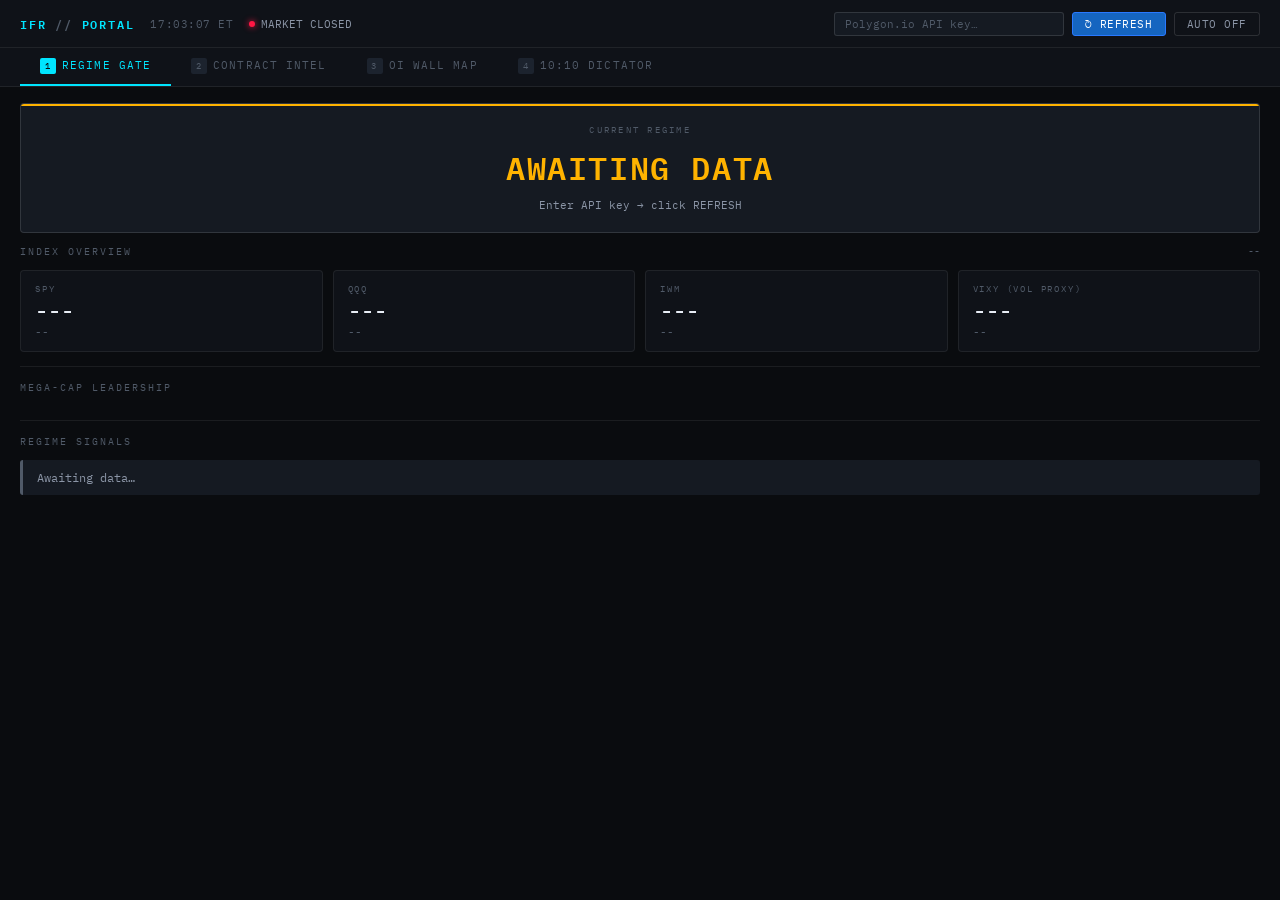
==== commit 9f4f78d4: "Add files via upload" ====
--- a/index.html
+++ b/index.html
@@ -3,656 +3,172 @@
 <head>
 <meta charset="UTF-8">
 <meta name="viewport" content="width=device-width, initial-scale=1.0">
-<title>Institutional Flow + Regime Intelligence Portal</title>
+<title>IFR Portal</title>
 <link href="https://fonts.googleapis.com/css2?family=IBM+Plex+Mono:wght@400;500;600&family=IBM+Plex+Sans:wght@300;400;500&display=swap" rel="stylesheet">
 <style>
   :root {
-    --bg: #0a0c0f;
-    --bg2: #0f1218;
-    --bg3: #151a22;
-    --bg4: #1c232e;
-    --border: rgba(255,255,255,0.07);
-    --border2: rgba(255,255,255,0.12);
-    --text: #e8edf5;
-    --text2: #8b95a6;
-    --text3: #505a68;
-    --green: #00e676;
-    --green2: #00c853;
-    --red: #ff1744;
-    --red2: #d50000;
-    --amber: #ffb300;
-    --blue: #2979ff;
-    --blue2: #1565c0;
-    --cyan: #00e5ff;
-    --purple: #7c4dff;
-    --mono: 'IBM Plex Mono', monospace;
-    --sans: 'IBM Plex Sans', sans-serif;
+    --bg:#0a0c0f;--bg2:#0f1218;--bg3:#151a22;--bg4:#1c232e;
+    --border:rgba(255,255,255,0.07);--border2:rgba(255,255,255,0.12);
+    --text:#e8edf5;--text2:#8b95a6;--text3:#505a68;
+    --green:#00e676;--red:#ff1744;--amber:#ffb300;
+    --blue:#2979ff;--blue2:#1565c0;--cyan:#00e5ff;--purple:#7c4dff;
+    --mono:'IBM Plex Mono',monospace;--sans:'IBM Plex Sans',sans-serif;
   }
-
-  * { box-sizing: border-box; margin: 0; padding: 0; }
-
-  body {
-    background: var(--bg);
-    color: var(--text);
-    font-family: var(--mono);
-    font-size: 13px;
-    min-height: 100vh;
-    overflow-x: hidden;
+  *{box-sizing:border-box;margin:0;padding:0;}
+  body{background:var(--bg);color:var(--text);font-family:var(--mono);font-size:13px;min-height:100vh;overflow-x:hidden;}
+
+  .topbar{display:flex;align-items:center;justify-content:space-between;padding:0 20px;height:48px;background:var(--bg2);border-bottom:1px solid var(--border);position:sticky;top:0;z-index:100;}
+  .topbar-left{display:flex;align-items:center;gap:16px;}
+  .logo{font-size:12px;font-weight:600;letter-spacing:.15em;color:var(--cyan);text-transform:uppercase;}
+  .logo span{color:var(--text3);}
+  .topbar-clock{font-size:11px;color:var(--text3);letter-spacing:.05em;}
+  .market-status{display:flex;align-items:center;gap:6px;font-size:11px;color:var(--text2);}
+  .market-dot{width:6px;height:6px;border-radius:50%;background:var(--green);box-shadow:0 0 6px var(--green);animation:pulse 2s infinite;}
+  .market-dot.closed{background:var(--red);box-shadow:0 0 6px var(--red);animation:none;}
+  .market-dot.pre{background:var(--amber);box-shadow:0 0 6px var(--amber);}
+  @keyframes pulse{0%,100%{opacity:1;}50%{opacity:.4;}}
+  .api-status{display:flex;align-items:center;gap:8px;}
+  .api-key-input{background:var(--bg3);border:1px solid var(--border2);color:var(--text2);font-family:var(--mono);font-size:11px;padding:4px 10px;border-radius:3px;width:230px;outline:none;}
+  .api-key-input:focus{border-color:var(--cyan);color:var(--text);}
+  .api-key-input::placeholder{color:var(--text3);}
+  .btn{background:transparent;border:1px solid var(--border2);color:var(--text2);font-family:var(--mono);font-size:11px;padding:4px 12px;border-radius:3px;cursor:pointer;letter-spacing:.05em;transition:all .15s;}
+  .btn:hover{border-color:var(--cyan);color:var(--cyan);}
+  .btn.active{background:var(--cyan);color:var(--bg);border-color:var(--cyan);}
+  .btn-refresh{background:var(--blue2);border-color:var(--blue);color:#fff;}
+  .btn-refresh:hover{background:var(--blue);}
+
+  .tabs{display:flex;background:var(--bg2);border-bottom:1px solid var(--border);padding:0 20px;}
+  .tab{padding:10px 20px;font-size:11px;letter-spacing:.1em;text-transform:uppercase;color:var(--text3);cursor:pointer;border-bottom:2px solid transparent;transition:all .15s;user-select:none;white-space:nowrap;}
+  .tab:hover{color:var(--text2);}
+  .tab.active{color:var(--cyan);border-bottom-color:var(--cyan);}
+  .tab-number{display:inline-block;width:16px;height:16px;border-radius:2px;background:var(--bg4);color:var(--text3);font-size:9px;text-align:center;line-height:16px;margin-right:6px;}
+  .tab.active .tab-number{background:var(--cyan);color:var(--bg);}
+
+  .main{padding:16px 20px;}
+  .tab-panel{display:none;}
+  .tab-panel.active{display:block;}
+
+  .section-header{display:flex;align-items:center;justify-content:space-between;margin-bottom:12px;}
+  .section-title{font-size:10px;letter-spacing:.2em;text-transform:uppercase;color:var(--text3);}
+  .section-badge{font-size:9px;letter-spacing:.1em;text-transform:uppercase;padding:2px 8px;border-radius:2px;font-weight:500;}
+  .badge-green{background:rgba(0,230,118,.12);color:var(--green);border:1px solid rgba(0,230,118,.2);}
+  .badge-red{background:rgba(255,23,68,.12);color:var(--red);border:1px solid rgba(255,23,68,.2);}
+  .badge-amber{background:rgba(255,179,0,.12);color:var(--amber);border:1px solid rgba(255,179,0,.2);}
+  .badge-cyan{background:rgba(0,229,255,.1);color:var(--cyan);border:1px solid rgba(0,229,255,.2);}
+
+  .grid-4{display:grid;grid-template-columns:repeat(4,1fr);gap:10px;margin-bottom:12px;}
+  .grid-3{display:grid;grid-template-columns:repeat(3,1fr);gap:10px;margin-bottom:12px;}
+  .grid-2{display:grid;grid-template-columns:repeat(2,1fr);gap:10px;margin-bottom:12px;}
+  .grid-7{display:grid;grid-template-columns:repeat(7,1fr);gap:8px;margin-bottom:12px;}
+
+  .card{background:var(--bg2);border:1px solid var(--border);border-radius:4px;padding:12px 14px;}
+  .card-label{font-size:9px;letter-spacing:.2em;text-transform:uppercase;color:var(--text3);margin-bottom:4px;}
+  .card-value{font-size:22px;font-weight:600;line-height:1.1;}
+  .card-sub{font-size:11px;color:var(--text3);margin-top:3px;}
+
+  .val-green{color:var(--green);}
+  .val-red{color:var(--red);}
+  .val-amber{color:var(--amber);}
+  .val-cyan{color:var(--cyan);}
+  .val-blue{color:#5b9cff;}
+  .val-white{color:var(--text);}
+
+  .regime-output{background:var(--bg3);border:1px solid var(--border2);border-radius:4px;padding:20px 24px;text-align:center;margin-bottom:12px;position:relative;overflow:hidden;}
+  .regime-output::before{content:'';position:absolute;top:0;left:0;right:0;height:2px;}
+  .regime-output.risk-on::before{background:var(--green);}
+  .regime-output.chop::before{background:var(--amber);}
+  .regime-output.defensive::before{background:var(--red);}
+  .regime-output.expansion::before{background:var(--cyan);}
+  .regime-label{font-size:9px;letter-spacing:.25em;text-transform:uppercase;color:var(--text3);margin-bottom:8px;}
+  .regime-value{font-size:32px;font-weight:600;letter-spacing:.05em;}
+  .regime-sub{font-size:11px;color:var(--text2);margin-top:6px;}
+
+  .ticker-card{background:var(--bg2);border:1px solid var(--border);border-radius:4px;padding:10px 12px;cursor:pointer;transition:border-color .15s;}
+  .ticker-card:hover{border-color:var(--border2);}
+  .ticker-sym{font-size:11px;font-weight:600;color:var(--text2);margin-bottom:4px;}
+  .ticker-price{font-size:16px;font-weight:600;}
+  .ticker-chg{font-size:10px;margin-top:2px;}
+
+  .oi-row{display:flex;align-items:center;gap:8px;margin-bottom:6px;}
+  .oi-label{width:56px;font-size:11px;color:var(--text2);text-align:right;flex-shrink:0;}
+  .oi-bar-wrap{flex:1;height:20px;background:var(--bg3);border-radius:2px;overflow:hidden;}
+  .oi-bar{height:100%;border-radius:2px;transition:width .4s ease;display:flex;align-items:center;padding-left:6px;font-size:10px;font-weight:500;}
+  .oi-bar.call{background:rgba(0,230,118,.25);color:var(--green);}
+  .oi-bar.put{background:rgba(255,23,68,.25);color:var(--red);}
+  .oi-oi{width:60px;font-size:10px;color:var(--text3);text-align:right;flex-shrink:0;}
+
+  .data-table{width:100%;border-collapse:collapse;font-size:12px;}
+  .data-table th{font-size:9px;letter-spacing:.15em;text-transform:uppercase;color:var(--text3);padding:6px 10px;text-align:right;border-bottom:1px solid var(--border);font-weight:400;}
+  .data-table th:first-child{text-align:left;}
+  .data-table td{padding:7px 10px;text-align:right;border-bottom:1px solid rgba(255,255,255,.03);font-size:12px;color:var(--text);}
+  .data-table td:first-child{text-align:left;color:var(--text2);}
+  .data-table tr:hover td{background:rgba(255,255,255,.02);}
+  .data-table tr.atm td{background:rgba(0,229,255,.05);}
+  .data-table tr.atm td:first-child{color:var(--cyan);}
+
+  .greek-row{display:flex;gap:8px;margin-bottom:8px;}
+  .greek-item{flex:1;background:var(--bg3);border-radius:3px;padding:8px 10px;}
+  .greek-name{font-size:9px;letter-spacing:.15em;text-transform:uppercase;color:var(--text3);margin-bottom:3px;}
+  .greek-val{font-size:15px;font-weight:500;}
+
+  .signal-row{display:flex;align-items:center;gap:10px;padding:10px 14px;background:var(--bg3);border-radius:3px;margin-bottom:6px;border-left:3px solid transparent;}
+  .signal-row.ok{border-left-color:var(--green);}
+  .signal-row.warn{border-left-color:var(--amber);}
+  .signal-row.bad{border-left-color:var(--red);}
+  .signal-row.neutral{border-left-color:var(--text3);}
+  .signal-icon{font-size:14px;width:18px;text-align:center;}
+  .signal-name{color:var(--text2);flex:1;font-size:12px;}
+  .signal-value{font-size:12px;font-weight:500;}
+
+  .verdict-box{border:1px solid var(--border2);border-radius:4px;padding:16px 20px;margin-top:12px;display:flex;align-items:center;gap:16px;}
+  .verdict-box.confirmed{border-color:rgba(0,230,118,.3);background:rgba(0,230,118,.05);}
+  .verdict-box.warning{border-color:rgba(255,179,0,.3);background:rgba(255,179,0,.05);}
+  .verdict-box.danger{border-color:rgba(255,23,68,.3);background:rgba(255,23,68,.05);}
+  .verdict-label{font-size:9px;letter-spacing:.2em;text-transform:uppercase;color:var(--text3);margin-bottom:4px;}
+  .verdict-text{font-size:18px;font-weight:600;letter-spacing:.05em;}
+  .verdict-detail{font-size:11px;color:var(--text2);margin-top:4px;}
+
+  .divider{border:none;border-top:1px solid var(--border);margin:14px 0;}
+
+  .loading-bar{height:2px;background:linear-gradient(90deg,transparent,var(--cyan),transparent);background-size:200% 100%;animation:shimmer 1.5s infinite;border-radius:1px;margin-bottom:12px;}
+  @keyframes shimmer{0%{background-position:-200% 0;}100%{background-position:200% 0;}}
+
+  .error-msg{background:rgba(255,23,68,.08);border:1px solid rgba(255,23,68,.2);color:var(--red);padding:10px 14px;border-radius:3px;font-size:11px;margin-bottom:10px;line-height:1.5;}
+  .info-msg{background:rgba(0,229,255,.06);border:1px solid rgba(0,229,255,.15);color:var(--cyan);padding:10px 14px;border-radius:3px;font-size:11px;margin-bottom:10px;line-height:1.5;}
+  .warn-msg{background:rgba(255,179,0,.06);border:1px solid rgba(255,179,0,.2);color:var(--amber);padding:10px 14px;border-radius:3px;font-size:11px;margin-bottom:10px;line-height:1.5;}
+
+  .ticker-search{display:flex;gap:8px;margin-bottom:12px;align-items:center;flex-wrap:wrap;}
+  .ticker-input{background:var(--bg3);border:1px solid var(--border2);color:var(--text);font-family:var(--mono);font-size:14px;font-weight:600;padding:6px 12px;border-radius:3px;width:120px;outline:none;text-transform:uppercase;letter-spacing:.1em;}
+  .ticker-input:focus{border-color:var(--cyan);}
+  .expiry-select{background:var(--bg3);border:1px solid var(--border2);color:var(--text2);font-family:var(--mono);font-size:11px;padding:6px 10px;border-radius:3px;outline:none;cursor:pointer;}
+  .expiry-select:focus{border-color:var(--cyan);}
+
+  .note{font-size:10px;color:var(--text3);}
+  .table-scroll{overflow-y:auto;max-height:360px;}
+  .sticky-head th{position:sticky;top:0;background:var(--bg2);z-index:2;}
+
+  .wall-badge{display:inline-block;font-size:9px;padding:1px 6px;border-radius:2px;letter-spacing:.1em;text-transform:uppercase;vertical-align:middle;margin-left:4px;}
+  .wall-call{background:rgba(0,230,118,.15);color:var(--green);}
+  .wall-put{background:rgba(255,23,68,.15);color:var(--red);}
+  .wall-atm{background:rgba(0,229,255,.15);color:var(--cyan);}
+
+  .oi-cols{display:grid;grid-template-columns:1fr 1fr;gap:12px;}
+
+  /* spinner for individual tickers */
+  .spin{display:inline-block;width:10px;height:10px;border:1px solid var(--text3);border-top-color:var(--cyan);border-radius:50%;animation:spin .6s linear infinite;margin-right:4px;vertical-align:middle;}
+  @keyframes spin{to{transform:rotate(360deg);}}
+
+  @media(max-width:900px){
+    .grid-4{grid-template-columns:repeat(2,1fr);}
+    .grid-7{grid-template-columns:repeat(4,1fr);}
   }
-
-  /* ── TOP BAR ── */
-  .topbar {
-    display: flex;
-    align-items: center;
-    justify-content: space-between;
-    padding: 0 20px;
-    height: 48px;
-    background: var(--bg2);
-    border-bottom: 1px solid var(--border);
-    position: sticky;
-    top: 0;
-    z-index: 100;
-  }
-
-  .topbar-left {
-    display: flex;
-    align-items: center;
-    gap: 16px;
-  }
-
-  .logo {
-    font-size: 12px;
-    font-weight: 600;
-    letter-spacing: 0.15em;
-    color: var(--cyan);
-    text-transform: uppercase;
-  }
-
-  .logo span { color: var(--text3); }
-
-  .topbar-clock {
-    font-size: 11px;
-    color: var(--text3);
-    letter-spacing: 0.05em;
-  }
-
-  .market-status {
-    display: flex;
-    align-items: center;
-    gap: 6px;
-    font-size: 11px;
-    color: var(--text2);
-  }
-
-  .market-dot {
-    width: 6px;
-    height: 6px;
-    border-radius: 50%;
-    background: var(--green);
-    box-shadow: 0 0 6px var(--green);
-    animation: pulse 2s infinite;
-  }
-
-  .market-dot.closed { background: var(--red); box-shadow: 0 0 6px var(--red); animation: none; }
-
-  @keyframes pulse {
-    0%,100% { opacity: 1; }
-    50% { opacity: 0.4; }
-  }
-
-  .api-status {
-    display: flex;
-    align-items: center;
-    gap: 8px;
-  }
-
-  .api-key-input {
-    background: var(--bg3);
-    border: 1px solid var(--border2);
-    color: var(--text2);
-    font-family: var(--mono);
-    font-size: 11px;
-    padding: 4px 10px;
-    border-radius: 3px;
-    width: 220px;
-    outline: none;
-  }
-
-  .api-key-input:focus { border-color: var(--cyan); color: var(--text); }
-  .api-key-input::placeholder { color: var(--text3); }
-
-  .btn {
-    background: transparent;
-    border: 1px solid var(--border2);
-    color: var(--text2);
-    font-family: var(--mono);
-    font-size: 11px;
-    padding: 4px 12px;
-    border-radius: 3px;
-    cursor: pointer;
-    letter-spacing: 0.05em;
-    transition: all 0.15s;
-  }
-
-  .btn:hover { border-color: var(--cyan); color: var(--cyan); }
-  .btn.active { background: var(--cyan); color: var(--bg); border-color: var(--cyan); }
-
-  .btn-refresh {
-    background: var(--blue2);
-    border-color: var(--blue);
-    color: #fff;
-  }
-
-  .btn-refresh:hover { background: var(--blue); color: #fff; }
-
-  /* ── TABS ── */
-  .tabs {
-    display: flex;
-    gap: 0;
-    background: var(--bg2);
-    border-bottom: 1px solid var(--border);
-    padding: 0 20px;
-  }
-
-  .tab {
-    padding: 10px 20px;
-    font-size: 11px;
-    letter-spacing: 0.1em;
-    text-transform: uppercase;
-    color: var(--text3);
-    cursor: pointer;
-    border-bottom: 2px solid transparent;
-    transition: all 0.15s;
-    user-select: none;
-    white-space: nowrap;
-  }
-
-  .tab:hover { color: var(--text2); }
-  .tab.active { color: var(--cyan); border-bottom-color: var(--cyan); }
-
-  .tab-number {
-    display: inline-block;
-    width: 16px;
-    height: 16px;
-    border-radius: 2px;
-    background: var(--bg4);
-    color: var(--text3);
-    font-size: 9px;
-    text-align: center;
-    line-height: 16px;
-    margin-right: 6px;
-  }
-
-  .tab.active .tab-number { background: var(--cyan); color: var(--bg); }
-
-  /* ── MAIN LAYOUT ── */
-  .main { padding: 16px 20px; }
-
-  .tab-panel { display: none; }
-  .tab-panel.active { display: block; }
-
-  /* ── SECTION HEADERS ── */
-  .section-header {
-    display: flex;
-    align-items: center;
-    justify-content: space-between;
-    margin-bottom: 12px;
-  }
-
-  .section-title {
-    font-size: 10px;
-    letter-spacing: 0.2em;
-    text-transform: uppercase;
-    color: var(--text3);
-  }
-
-  .section-badge {
-    font-size: 9px;
-    letter-spacing: 0.1em;
-    text-transform: uppercase;
-    padding: 2px 8px;
-    border-radius: 2px;
-    font-weight: 500;
-  }
-
-  .badge-green { background: rgba(0,230,118,0.12); color: var(--green); border: 1px solid rgba(0,230,118,0.2); }
-  .badge-red { background: rgba(255,23,68,0.12); color: var(--red); border: 1px solid rgba(255,23,68,0.2); }
-  .badge-amber { background: rgba(255,179,0,0.12); color: var(--amber); border: 1px solid rgba(255,179,0,0.2); }
-  .badge-blue { background: rgba(41,121,255,0.12); color: #5b9cff; border: 1px solid rgba(41,121,255,0.2); }
-  .badge-cyan { background: rgba(0,229,255,0.1); color: var(--cyan); border: 1px solid rgba(0,229,255,0.2); }
-  .badge-gray { background: rgba(255,255,255,0.05); color: var(--text3); border: 1px solid var(--border); }
-
-  /* ── GRID ── */
-  .grid-4 { display: grid; grid-template-columns: repeat(4, 1fr); gap: 10px; margin-bottom: 12px; }
-  .grid-3 { display: grid; grid-template-columns: repeat(3, 1fr); gap: 10px; margin-bottom: 12px; }
-  .grid-2 { display: grid; grid-template-columns: repeat(2, 1fr); gap: 10px; margin-bottom: 12px; }
-  .grid-7 { display: grid; grid-template-columns: repeat(7, 1fr); gap: 8px; margin-bottom: 12px; }
-
-  /* ── CARDS ── */
-  .card {
-    background: var(--bg2);
-    border: 1px solid var(--border);
-    border-radius: 4px;
-    padding: 12px 14px;
-  }
-
-  .card-label {
-    font-size: 9px;
-    letter-spacing: 0.2em;
-    text-transform: uppercase;
-    color: var(--text3);
-    margin-bottom: 4px;
-  }
-
-  .card-value {
-    font-size: 22px;
-    font-weight: 600;
-    line-height: 1.1;
-  }
-
-  .card-sub {
-    font-size: 11px;
-    color: var(--text3);
-    margin-top: 3px;
-  }
-
-  .val-green { color: var(--green); }
-  .val-red { color: var(--red); }
-  .val-amber { color: var(--amber); }
-  .val-cyan { color: var(--cyan); }
-  .val-blue { color: #5b9cff; }
-  .val-purple { color: var(--purple); }
-  .val-white { color: var(--text); }
-
-  /* ── REGIME OUTPUT ── */
-  .regime-output {
-    background: var(--bg3);
-    border: 1px solid var(--border2);
-    border-radius: 4px;
-    padding: 20px 24px;
-    text-align: center;
-    margin-bottom: 12px;
-    position: relative;
-    overflow: hidden;
-  }
-
-  .regime-output::before {
-    content: '';
-    position: absolute;
-    top: 0; left: 0; right: 0;
-    height: 2px;
-  }
-
-  .regime-output.risk-on::before { background: var(--green); }
-  .regime-output.chop::before { background: var(--amber); }
-  .regime-output.defensive::before { background: var(--red); }
-  .regime-output.expansion::before { background: var(--cyan); }
-
-  .regime-label {
-    font-size: 9px;
-    letter-spacing: 0.25em;
-    text-transform: uppercase;
-    color: var(--text3);
-    margin-bottom: 8px;
-  }
-
-  .regime-value {
-    font-size: 32px;
-    font-weight: 600;
-    letter-spacing: 0.05em;
-  }
-
-  .regime-sub {
-    font-size: 11px;
-    color: var(--text2);
-    margin-top: 6px;
-  }
-
-  /* ── TICKER ROW ── */
-  .ticker-card {
-    background: var(--bg2);
-    border: 1px solid var(--border);
-    border-radius: 4px;
-    padding: 10px 12px;
-    cursor: pointer;
-    transition: border-color 0.15s;
-  }
-
-  .ticker-card:hover { border-color: var(--border2); }
-  .ticker-card.selected { border-color: var(--cyan); }
-
-  .ticker-sym {
-    font-size: 11px;
-    font-weight: 600;
-    color: var(--text2);
-    margin-bottom: 4px;
-  }
-
-  .ticker-price {
-    font-size: 16px;
-    font-weight: 600;
-  }
-
-  .ticker-chg {
-    font-size: 10px;
-    margin-top: 2px;
-  }
-
-  /* ── OI CHART BARS ── */
-  .oi-row {
-    display: flex;
-    align-items: center;
-    gap: 8px;
-    margin-bottom: 6px;
-  }
-
-  .oi-label {
-    width: 56px;
-    font-size: 11px;
-    color: var(--text2);
-    text-align: right;
-    flex-shrink: 0;
-  }
-
-  .oi-bar-wrap {
-    flex: 1;
-    height: 20px;
-    background: var(--bg3);
-    border-radius: 2px;
-    overflow: hidden;
-    position: relative;
-  }
-
-  .oi-bar {
-    height: 100%;
-    border-radius: 2px;
-    transition: width 0.4s ease;
-    display: flex;
-    align-items: center;
-    padding-left: 6px;
-    font-size: 10px;
-    font-weight: 500;
-  }
-
-  .oi-bar.call { background: rgba(0,230,118,0.25); color: var(--green); }
-  .oi-bar.put { background: rgba(255,23,68,0.25); color: var(--red); }
-  .oi-bar.wall { background: rgba(0,229,255,0.2); color: var(--cyan); }
-  .oi-oi {
-    width: 60px;
-    font-size: 10px;
-    color: var(--text3);
-    text-align: right;
-    flex-shrink: 0;
-  }
-
-  /* ── TABLE ── */
-  .data-table {
-    width: 100%;
-    border-collapse: collapse;
-    font-size: 12px;
-  }
-
-  .data-table th {
-    font-size: 9px;
-    letter-spacing: 0.15em;
-    text-transform: uppercase;
-    color: var(--text3);
-    padding: 6px 10px;
-    text-align: right;
-    border-bottom: 1px solid var(--border);
-    font-weight: 400;
-  }
-
-  .data-table th:first-child { text-align: left; }
-
-  .data-table td {
-    padding: 7px 10px;
-    text-align: right;
-    border-bottom: 1px solid rgba(255,255,255,0.03);
-    font-size: 12px;
-    color: var(--text);
-  }
-
-  .data-table td:first-child { text-align: left; color: var(--text2); }
-
-  .data-table tr:hover td { background: rgba(255,255,255,0.02); }
-
-  .data-table tr.atm td { background: rgba(0,229,255,0.05); }
-  .data-table tr.atm td:first-child { color: var(--cyan); }
-
-  /* ── GREEKS GRID ── */
-  .greek-row {
-    display: flex;
-    gap: 8px;
-    margin-bottom: 8px;
-  }
-
-  .greek-item {
-    flex: 1;
-    background: var(--bg3);
-    border-radius: 3px;
-    padding: 8px 10px;
-  }
-
-  .greek-name {
-    font-size: 9px;
-    letter-spacing: 0.15em;
-    text-transform: uppercase;
-    color: var(--text3);
-    margin-bottom: 3px;
-  }
-
-  .greek-val {
-    font-size: 15px;
-    font-weight: 500;
-  }
-
-  /* ── 10:10 OUTPUT ── */
-  .signal-row {
-    display: flex;
-    align-items: center;
-    gap: 10px;
-    padding: 10px 14px;
-    background: var(--bg3);
-    border-radius: 3px;
-    margin-bottom: 6px;
-    border-left: 3px solid transparent;
-  }
-
-  .signal-row.ok { border-left-color: var(--green); }
-  .signal-row.warn { border-left-color: var(--amber); }
-  .signal-row.bad { border-left-color: var(--red); }
-  .signal-row.neutral { border-left-color: var(--text3); }
-
-  .signal-icon {
-    font-size: 14px;
-    width: 18px;
-    text-align: center;
-  }
-
-  .signal-name {
-    color: var(--text2);
-    flex: 1;
-    font-size: 12px;
-  }
-
-  .signal-value {
-    font-size: 12px;
-    font-weight: 500;
-  }
-
-  /* ── VERDICT ── */
-  .verdict-box {
-    border: 1px solid var(--border2);
-    border-radius: 4px;
-    padding: 16px 20px;
-    margin-top: 12px;
-    display: flex;
-    align-items: center;
-    gap: 16px;
-  }
-
-  .verdict-box.confirmed { border-color: rgba(0,230,118,0.3); background: rgba(0,230,118,0.05); }
-  .verdict-box.warning { border-color: rgba(255,179,0,0.3); background: rgba(255,179,0,0.05); }
-  .verdict-box.danger { border-color: rgba(255,23,68,0.3); background: rgba(255,23,68,0.05); }
-
-  .verdict-label {
-    font-size: 9px;
-    letter-spacing: 0.2em;
-    text-transform: uppercase;
-    color: var(--text3);
-    margin-bottom: 4px;
-  }
-
-  .verdict-text {
-    font-size: 18px;
-    font-weight: 600;
-    letter-spacing: 0.05em;
-  }
-
-  .verdict-detail {
-    font-size: 11px;
-    color: var(--text2);
-    margin-top: 4px;
-  }
-
-  /* ── DIVIDER ── */
-  .divider {
-    border: none;
-    border-top: 1px solid var(--border);
-    margin: 14px 0;
-  }
-
-  /* ── LOADING / ERROR ── */
-  .loading-bar {
-    height: 2px;
-    background: linear-gradient(90deg, transparent, var(--cyan), transparent);
-    background-size: 200% 100%;
-    animation: shimmer 1.5s infinite;
-    border-radius: 1px;
-    margin-bottom: 12px;
-  }
-
-  @keyframes shimmer {
-    0% { background-position: -200% 0; }
-    100% { background-position: 200% 0; }
-  }
-
-  .error-msg {
-    background: rgba(255,23,68,0.08);
-    border: 1px solid rgba(255,23,68,0.2);
-    color: var(--red);
-    padding: 10px 14px;
-    border-radius: 3px;
-    font-size: 11px;
-    margin-bottom: 10px;
-  }
-
-  .info-msg {
-    background: rgba(0,229,255,0.06);
-    border: 1px solid rgba(0,229,255,0.15);
-    color: var(--cyan);
-    padding: 10px 14px;
-    border-radius: 3px;
-    font-size: 11px;
-    margin-bottom: 10px;
-  }
-
-  /* ── RESPONSIVE ── */
-  @media (max-width: 900px) {
-    .grid-4 { grid-template-columns: repeat(2, 1fr); }
-    .grid-7 { grid-template-columns: repeat(4, 1fr); }
-  }
-
-  /* ── SCROLLBARS ── */
-  ::-webkit-scrollbar { width: 4px; height: 4px; }
-  ::-webkit-scrollbar-track { background: transparent; }
-  ::-webkit-scrollbar-thumb { background: var(--border2); border-radius: 2px; }
-
-  /* ── TICKER INPUT ── */
-  .ticker-search {
-    display: flex;
-    gap: 8px;
-    margin-bottom: 12px;
-    align-items: center;
-  }
-
-  .ticker-input {
-    background: var(--bg3);
-    border: 1px solid var(--border2);
-    color: var(--text);
-    font-family: var(--mono);
-    font-size: 14px;
-    font-weight: 600;
-    padding: 6px 12px;
-    border-radius: 3px;
-    width: 120px;
-    outline: none;
-    text-transform: uppercase;
-    letter-spacing: 0.1em;
-  }
-
-  .ticker-input:focus { border-color: var(--cyan); }
-
-  /* ── EXPIRY SELECTOR ── */
-  .expiry-select {
-    background: var(--bg3);
-    border: 1px solid var(--border2);
-    color: var(--text2);
-    font-family: var(--mono);
-    font-size: 11px;
-    padding: 6px 10px;
-    border-radius: 3px;
-    outline: none;
-    cursor: pointer;
-  }
-
-  .expiry-select:focus { border-color: var(--cyan); }
-
-  /* ── SMALL NOTE ── */
-  .note {
-    font-size: 10px;
-    color: var(--text3);
-    margin-top: 4px;
-  }
-
-  /* scrollable table wrapper */
-  .table-scroll {
-    overflow-y: auto;
-    max-height: 360px;
-  }
-
-  .sticky-head th {
-    position: sticky;
-    top: 0;
-    background: var(--bg2);
-    z-index: 2;
-  }
-
-  /* ── CALLWALL / PUTWALL BADGES ── */
-  .wall-badge {
-    display: inline-block;
-    font-size: 9px;
-    padding: 1px 6px;
-    border-radius: 2px;
-    letter-spacing: 0.1em;
-    text-transform: uppercase;
-    vertical-align: middle;
-    margin-left: 4px;
-  }
-
-  .wall-call { background: rgba(0,230,118,0.15); color: var(--green); }
-  .wall-put { background: rgba(255,23,68,0.15); color: var(--red); }
-  .wall-atm { background: rgba(0,229,255,0.15); color: var(--cyan); }
-
-  /* ── TWO-COL OI SECTION ── */
-  .oi-cols { display: grid; grid-template-columns: 1fr 1fr; gap: 12px; }
-
+  ::-webkit-scrollbar{width:4px;height:4px;}
+  ::-webkit-scrollbar-track{background:transparent;}
+  ::-webkit-scrollbar-thumb{background:var(--border2);border-radius:2px;}
 </style>
 </head>
 <body>
 
-<!-- TOP BAR -->
 <div class="topbar">
   <div class="topbar-left">
     <div class="logo">IFR<span> // </span>PORTAL</div>
@@ -663,13 +179,12 @@
     </div>
   </div>
   <div class="api-status">
-    <input class="api-key-input" id="api-key" type="password" placeholder="Polygon.io API key…" autocomplete="off" />
-    <button class="btn btn-refresh" id="refresh-btn" onclick="refreshAll()">↻ REFRESH</button>
+    <input class="api-key-input" id="api-key" type="password" placeholder="Polygon.io API key…" autocomplete="off"/>
+    <button class="btn btn-refresh" onclick="refreshAll()">↻ REFRESH</button>
     <button class="btn" id="auto-btn" onclick="toggleAuto()">AUTO OFF</button>
   </div>
 </div>
 
-<!-- TABS -->
 <div class="tabs">
   <div class="tab active" onclick="switchTab(0)"><span class="tab-number">1</span>REGIME GATE</div>
   <div class="tab" onclick="switchTab(1)"><span class="tab-number">2</span>CONTRACT INTEL</div>
@@ -677,114 +192,63 @@
   <div class="tab" onclick="switchTab(3)"><span class="tab-number">4</span>10:10 DICTATOR</div>
 </div>
 
-<!-- MAIN -->
 <div class="main">
 
-  <!-- ════════ TAB 1 – REGIME GATE ════════ -->
+  <!-- TAB 1 – REGIME GATE -->
   <div class="tab-panel active" id="panel-0">
     <div id="regime-loading" class="loading-bar" style="display:none;"></div>
     <div id="regime-error" class="error-msg" style="display:none;"></div>
-
-    <div class="regime-output risk-on" id="regime-output">
+    <div id="regime-info" class="info-msg" style="display:none;"></div>
+
+    <div class="regime-output chop" id="regime-output">
       <div class="regime-label">current regime</div>
-      <div class="regime-value val-green" id="regime-value">AWAITING DATA</div>
-      <div class="regime-sub" id="regime-sub">Load API key and click REFRESH</div>
+      <div class="regime-value val-amber" id="regime-value">AWAITING DATA</div>
+      <div class="regime-sub" id="regime-sub">Enter API key → click REFRESH</div>
     </div>
 
     <div class="section-header">
       <div class="section-title">index overview</div>
       <div id="regime-ts" class="note">--</div>
     </div>
-
-    <div class="grid-4" id="index-grid">
-      <!-- SPY, QQQ, IWM, VIX -->
-      <div class="card">
-        <div class="card-label">SPY</div>
-        <div class="card-value val-white" id="spy-price">---</div>
-        <div class="card-sub" id="spy-chg">--</div>
-      </div>
-      <div class="card">
-        <div class="card-label">QQQ</div>
-        <div class="card-value val-white" id="qqq-price">---</div>
-        <div class="card-sub" id="qqq-chg">--</div>
-      </div>
-      <div class="card">
-        <div class="card-label">IWM</div>
-        <div class="card-value val-white" id="iwm-price">---</div>
-        <div class="card-sub" id="iwm-chg">--</div>
-      </div>
-      <div class="card">
-        <div class="card-label">VIX (proxy)</div>
-        <div class="card-value val-white" id="vix-price">---</div>
-        <div class="card-sub" id="vix-chg">--</div>
-      </div>
+    <div class="grid-4">
+      <div class="card"><div class="card-label">SPY</div><div class="card-value val-white" id="spy-price">---</div><div class="card-sub" id="spy-chg">--</div></div>
+      <div class="card"><div class="card-label">QQQ</div><div class="card-value val-white" id="qqq-price">---</div><div class="card-sub" id="qqq-chg">--</div></div>
+      <div class="card"><div class="card-label">IWM</div><div class="card-value val-white" id="iwm-price">---</div><div class="card-sub" id="iwm-chg">--</div></div>
+      <div class="card"><div class="card-label">VIXY (vol proxy)</div><div class="card-value val-white" id="vix-price">---</div><div class="card-sub" id="vix-chg">--</div></div>
     </div>
 
     <hr class="divider">
-
-    <div class="section-header">
-      <div class="section-title">mega-cap leadership</div>
-    </div>
-
-    <div class="grid-7" id="mega-grid">
-      <!-- NVDA MSFT META AAPL AMZN TSLA AMD -->
-    </div>
+    <div class="section-header"><div class="section-title">mega-cap leadership</div></div>
+    <div class="grid-7" id="mega-grid"></div>
 
     <hr class="divider">
-
-    <div class="section-header">
-      <div class="section-title">regime signals</div>
-    </div>
-
+    <div class="section-header"><div class="section-title">regime signals</div></div>
     <div id="regime-signals">
-      <div class="signal-row neutral">
-        <div class="signal-name">Awaiting data…</div>
-      </div>
+      <div class="signal-row neutral"><div class="signal-name">Awaiting data…</div></div>
     </div>
   </div>
 
-  <!-- ════════ TAB 2 – CONTRACT INTEL ════════ -->
+  <!-- TAB 2 – CONTRACT INTEL -->
   <div class="tab-panel" id="panel-1">
+    <div class="info-msg">Uses <strong>/v3/snapshot/options/{ticker}</strong> — included in Starter and above plans.</div>
     <div class="ticker-search">
-      <input class="ticker-input" id="contract-ticker" value="SPY" maxlength="6" placeholder="TICKER" />
-      <select class="expiry-select" id="expiry-select">
-        <option value="">All expirations</option>
-      </select>
+      <input class="ticker-input" id="contract-ticker" value="SPY" maxlength="6" placeholder="TICKER"/>
+      <select class="expiry-select" id="expiry-select"><option value="">All expirations</option></select>
       <button class="btn btn-refresh" onclick="loadContractIntel()">↻ LOAD CHAIN</button>
       <span class="note" id="contract-ts">--</span>
     </div>
-
     <div id="contract-loading" class="loading-bar" style="display:none;"></div>
     <div id="contract-error" class="error-msg" style="display:none;"></div>
 
     <div class="grid-4">
-      <div class="card">
-        <div class="card-label">Underlying</div>
-        <div class="card-value val-white" id="c-underlying">---</div>
-        <div class="card-sub" id="c-underlying-chg">--</div>
-      </div>
-      <div class="card">
-        <div class="card-label">ATM Strike</div>
-        <div class="card-value val-cyan" id="c-atm">---</div>
-        <div class="card-sub" id="c-atm-sub">--</div>
-      </div>
-      <div class="card">
-        <div class="card-label">IV Avg (ATM)</div>
-        <div class="card-value val-amber" id="c-iv">---</div>
-        <div class="card-sub" id="c-iv-env">--</div>
-      </div>
-      <div class="card">
-        <div class="card-label">P/C OI Ratio</div>
-        <div class="card-value" id="c-pcr">---</div>
-        <div class="card-sub" id="c-pcr-sub">--</div>
-      </div>
-    </div>
-
-    <div class="section-header">
-      <div class="section-title">ATM greeks snapshot</div>
-    </div>
-
-    <div class="greek-row" id="greeks-row">
+      <div class="card"><div class="card-label">Underlying</div><div class="card-value val-white" id="c-underlying">---</div><div class="card-sub" id="c-underlying-chg">--</div></div>
+      <div class="card"><div class="card-label">ATM Strike</div><div class="card-value val-cyan" id="c-atm">---</div><div class="card-sub" id="c-atm-sub">--</div></div>
+      <div class="card"><div class="card-label">IV Avg (ATM)</div><div class="card-value val-amber" id="c-iv">---</div><div class="card-sub" id="c-iv-env">--</div></div>
+      <div class="card"><div class="card-label">P/C OI Ratio</div><div class="card-value" id="c-pcr">---</div><div class="card-sub" id="c-pcr-sub">--</div></div>
+    </div>
+
+    <div class="section-header"><div class="section-title">ATM greeks snapshot</div></div>
+    <div class="greek-row">
       <div class="greek-item"><div class="greek-name">Delta (call)</div><div class="greek-val val-green" id="g-delta">--</div></div>
       <div class="greek-item"><div class="greek-name">Gamma</div><div class="greek-val val-amber" id="g-gamma">--</div></div>
       <div class="greek-item"><div class="greek-name">Theta (call)</div><div class="greek-val val-red" id="g-theta">--</div></div>
@@ -792,123 +256,64 @@
       <div class="greek-item"><div class="greek-name">IV (call ATM)</div><div class="greek-val val-amber" id="g-iv-call">--</div></div>
     </div>
 
-    <div class="section-header">
-      <div class="section-title">options chain</div>
-      <span class="note" id="chain-count">--</span>
-    </div>
-
+    <div class="section-header"><div class="section-title">options chain</div><span class="note" id="chain-count">--</span></div>
     <div class="table-scroll">
       <table class="data-table sticky-head" id="chain-table">
-        <thead>
-          <tr>
-            <th>Strike</th>
-            <th>C Bid</th>
-            <th>C Ask</th>
-            <th>C OI</th>
-            <th>C IV</th>
-            <th>C Delta</th>
-            <th>C Gamma</th>
-            <th>P Bid</th>
-            <th>P Ask</th>
-            <th>P OI</th>
-            <th>P IV</th>
-            <th>P Delta</th>
-          </tr>
-        </thead>
-        <tbody id="chain-body">
-          <tr><td colspan="12" style="color:var(--text3); text-align:center; padding:20px;">Enter ticker and click LOAD CHAIN</td></tr>
-        </tbody>
+        <thead><tr>
+          <th>Strike</th><th>C Bid</th><th>C Ask</th><th>C OI</th><th>C IV</th><th>C Δ</th><th>C Γ</th>
+          <th>P Bid</th><th>P Ask</th><th>P OI</th><th>P IV</th><th>P Δ</th>
+        </tr></thead>
+        <tbody id="chain-body"><tr><td colspan="12" style="color:var(--text3);text-align:center;padding:20px;">Enter ticker and click LOAD CHAIN</td></tr></tbody>
       </table>
     </div>
   </div>
 
-  <!-- ════════ TAB 3 – OI WALL MAP ════════ -->
+  <!-- TAB 3 – OI WALL MAP -->
   <div class="tab-panel" id="panel-2">
     <div class="ticker-search">
-      <input class="ticker-input" id="oi-ticker" value="SPY" maxlength="6" placeholder="TICKER" />
+      <input class="ticker-input" id="oi-ticker" value="SPY" maxlength="6" placeholder="TICKER"/>
       <button class="btn btn-refresh" onclick="loadOIWall()">↻ LOAD OI MAP</button>
       <span class="note" id="oi-ts">--</span>
     </div>
-
     <div id="oi-loading" class="loading-bar" style="display:none;"></div>
     <div id="oi-error" class="error-msg" style="display:none;"></div>
 
     <div class="grid-3">
-      <div class="card">
-        <div class="card-label">Call Wall <span class="wall-badge wall-call">RESISTANCE</span></div>
-        <div class="card-value val-green" id="call-wall">---</div>
-        <div class="card-sub" id="call-wall-oi">--</div>
-      </div>
-      <div class="card">
-        <div class="card-label">Put Wall <span class="wall-badge wall-put">SUPPORT</span></div>
-        <div class="card-value val-red" id="put-wall">---</div>
-        <div class="card-sub" id="put-wall-oi">--</div>
-      </div>
-      <div class="card">
-        <div class="card-label">Max Pain <span class="wall-badge wall-atm">DEALER</span></div>
-        <div class="card-value val-amber" id="max-pain">---</div>
-        <div class="card-sub" id="max-pain-sub">--</div>
-      </div>
+      <div class="card"><div class="card-label">Call Wall <span class="wall-badge wall-call">RESISTANCE</span></div><div class="card-value val-green" id="call-wall">---</div><div class="card-sub" id="call-wall-oi">--</div></div>
+      <div class="card"><div class="card-label">Put Wall <span class="wall-badge wall-put">SUPPORT</span></div><div class="card-value val-red" id="put-wall">---</div><div class="card-sub" id="put-wall-oi">--</div></div>
+      <div class="card"><div class="card-label">Max Pain <span class="wall-badge wall-atm">DEALER</span></div><div class="card-value val-amber" id="max-pain">---</div><div class="card-sub" id="max-pain-sub">--</div></div>
     </div>
 
     <div class="oi-cols">
       <div>
-        <div class="section-header">
-          <div class="section-title">call OI distribution</div>
-        </div>
-        <div id="call-oi-bars">
-          <div class="note" style="padding:10px 0;">Load a ticker above</div>
-        </div>
+        <div class="section-header"><div class="section-title">call OI distribution</div></div>
+        <div id="call-oi-bars"><div class="note" style="padding:10px 0;">Load a ticker above</div></div>
       </div>
       <div>
-        <div class="section-header">
-          <div class="section-title">put OI distribution</div>
-        </div>
-        <div id="put-oi-bars">
-          <div class="note" style="padding:10px 0;">Load a ticker above</div>
-        </div>
+        <div class="section-header"><div class="section-title">put OI distribution</div></div>
+        <div id="put-oi-bars"><div class="note" style="padding:10px 0;">Load a ticker above</div></div>
       </div>
     </div>
 
     <hr class="divider">
-
-    <div class="section-header">
-      <div class="section-title">OI summary table (top 20 by total OI)</div>
-    </div>
-
+    <div class="section-header"><div class="section-title">OI summary table (top 20 by total OI)</div></div>
     <div class="table-scroll">
-      <table class="data-table sticky-head" id="oi-table">
-        <thead>
-          <tr>
-            <th>Strike</th>
-            <th>Call OI</th>
-            <th>Put OI</th>
-            <th>Net OI</th>
-            <th>C/P Ratio</th>
-            <th>Tag</th>
-          </tr>
-        </thead>
-        <tbody id="oi-body">
-          <tr><td colspan="6" style="color:var(--text3); text-align:center; padding:20px;">Enter ticker and click LOAD OI MAP</td></tr>
-        </tbody>
+      <table class="data-table sticky-head">
+        <thead><tr><th>Strike</th><th>Call OI</th><th>Put OI</th><th>Net OI</th><th>C/P Ratio</th><th>Tag</th></tr></thead>
+        <tbody id="oi-body"><tr><td colspan="6" style="color:var(--text3);text-align:center;padding:20px;">Enter ticker and click LOAD OI MAP</td></tr></tbody>
       </table>
     </div>
   </div>
 
-  <!-- ════════ TAB 4 – 10:10 DICTATOR ════════ -->
+  <!-- TAB 4 – 10:10 DICTATOR -->
   <div class="tab-panel" id="panel-3">
     <div id="dictator-loading" class="loading-bar" style="display:none;"></div>
     <div id="dictator-error" class="error-msg" style="display:none;"></div>
-
     <div class="section-header">
       <div class="section-title">9:35 – 10:10 evaluation</div>
-      <div class="note" id="dictator-ts">Click REFRESH for latest data</div>
-    </div>
-
-    <div id="dictator-signals">
-      <div class="signal-row neutral"><div class="signal-name">Awaiting data…</div></div>
-    </div>
-
+      <div class="note" id="dictator-ts">Run REFRESH to evaluate</div>
+    </div>
+    <div id="dictator-signals"><div class="signal-row neutral"><div class="signal-name">Awaiting data…</div></div></div>
     <div class="verdict-box warning" id="verdict-box">
       <div style="flex:1;">
         <div class="verdict-label">10:10 verdict</div>
@@ -917,246 +322,212 @@
       </div>
       <div style="text-align:right;">
         <div class="card-label">Confidence</div>
-        <div style="font-size:22px; font-weight:600;" id="verdict-confidence">--</div>
+        <div style="font-size:22px;font-weight:600;" id="verdict-confidence">--</div>
       </div>
     </div>
-
     <hr class="divider">
-
-    <div class="section-header">
-      <div class="section-title">overnight candidate filter</div>
-    </div>
-
-    <div class="info-msg" id="overnight-msg">Run regime gate first, then this filter applies your 7-criterion overnight checklist to each mega-cap.</div>
-
-    <div class="grid-7" id="overnight-grid">
-    </div>
+    <div class="section-header"><div class="section-title">overnight candidate filter</div></div>
+    <div class="info-msg" id="overnight-msg">Run regime gate first, then this filter applies your 5-criterion overnight checklist to each mega-cap.</div>
+    <div class="grid-7" id="overnight-grid"></div>
   </div>
 
 </div><!-- /main -->
 
 <script>
-// ═══════════════════════════════════════════════════════════════
-// GLOBALS
-// ═══════════════════════════════════════════════════════════════
+// ═══ CONFIG ═══
 const API_BASE = 'https://api.polygon.io';
+const MEGA = ['NVDA','MSFT','META','AAPL','AMZN','TSLA','AMD'];
+const INDICES = ['SPY','QQQ','IWM','VIXY'];
+const ALL_TICKERS = [...INDICES, ...MEGA];
+
 let autoTimer = null;
 let autoOn = false;
-let cachedRegimeData = null;
-
-const MEGA = ['NVDA','MSFT','META','AAPL','AMZN','TSLA','AMD'];
-const INDICES = ['SPY','QQQ','IWM'];
-
-function getKey() {
-  return document.getElementById('api-key').value.trim();
-}
-
-// ═══════════════════════════════════════════════════════════════
-// CLOCK
-// ═══════════════════════════════════════════════════════════════
+let cachedRegimeData = null; // { sym: { price, prevClose, pct, high, low } }
+
+// ═══ CLOCK ═══
 function updateClock() {
-  const now = new Date();
-  const et = new Date(now.toLocaleString('en-US', { timeZone: 'America/New_York' }));
-  const h = String(et.getHours()).padStart(2,'0');
-  const m = String(et.getMinutes()).padStart(2,'0');
-  const s = String(et.getSeconds()).padStart(2,'0');
-  document.getElementById('clock').textContent = `${h}:${m}:${s} ET`;
-
-  const hour = et.getHours();
-  const min = et.getMinutes();
-  const day = et.getDay();
-  const isWeekday = day >= 1 && day <= 5;
-  const isOpen = isWeekday && (hour > 9 || (hour === 9 && min >= 30)) && hour < 16;
-  const isPremarket = isWeekday && hour >= 4 && (hour < 9 || (hour === 9 && min < 30));
-
+  const et = new Date(new Date().toLocaleString('en-US',{timeZone:'America/New_York'}));
+  const pad = n => String(n).padStart(2,'0');
+  document.getElementById('clock').textContent = `${pad(et.getHours())}:${pad(et.getMinutes())}:${pad(et.getSeconds())} ET`;
+  const h = et.getHours(), m = et.getMinutes(), d = et.getDay();
+  const wk = d>=1&&d<=5;
+  const open = wk && (h>9||(h===9&&m>=30)) && h<16;
+  const pre  = wk && h>=4 && (h<9||(h===9&&m<30));
   const dot = document.getElementById('market-dot');
-  const statusTxt = document.getElementById('market-status-text');
-
-  if (isOpen) {
-    dot.className = 'market-dot';
-    statusTxt.textContent = 'MARKET OPEN';
-  } else if (isPremarket) {
-    dot.className = 'market-dot';
-    dot.style.background = '#ffb300';
-    dot.style.boxShadow = '0 0 6px #ffb300';
-    statusTxt.textContent = 'PRE-MARKET';
-  } else {
-    dot.className = 'market-dot closed';
-    statusTxt.textContent = 'MARKET CLOSED';
-  }
-}
-setInterval(updateClock, 1000);
-updateClock();
-
-// ═══════════════════════════════════════════════════════════════
-// TABS
-// ═══════════════════════════════════════════════════════════════
-function switchTab(idx) {
-  document.querySelectorAll('.tab').forEach((t,i) => t.classList.toggle('active', i===idx));
-  document.querySelectorAll('.tab-panel').forEach((p,i) => p.classList.toggle('active', i===idx));
-}
-
-// ═══════════════════════════════════════════════════════════════
-// AUTO REFRESH
-// ═══════════════════════════════════════════════════════════════
+  const txt = document.getElementById('market-status-text');
+  if (open)      { dot.className='market-dot'; txt.textContent='MARKET OPEN'; }
+  else if (pre)  { dot.className='market-dot pre'; txt.textContent='PRE-MARKET'; }
+  else           { dot.className='market-dot closed'; txt.textContent='MARKET CLOSED'; }
+}
+setInterval(updateClock, 1000); updateClock();
+
+// ═══ TABS ═══
+function switchTab(i) {
+  document.querySelectorAll('.tab').forEach((t,j)=>t.classList.toggle('active',i===j));
+  document.querySelectorAll('.tab-panel').forEach((p,j)=>p.classList.toggle('active',i===j));
+}
+
+// ═══ AUTO ═══
 function toggleAuto() {
   autoOn = !autoOn;
   const btn = document.getElementById('auto-btn');
-  if (autoOn) {
-    btn.textContent = 'AUTO ON';
-    btn.classList.add('active');
-    autoTimer = setInterval(refreshAll, 60000);
-  } else {
-    btn.textContent = 'AUTO OFF';
-    btn.classList.remove('active');
-    clearInterval(autoTimer);
-  }
-}
-
-// ═══════════════════════════════════════════════════════════════
-// FETCH HELPER
-// ═══════════════════════════════════════════════════════════════
-async function polyFetch(path) {
+  if (autoOn) { btn.textContent='AUTO ON'; btn.classList.add('active'); autoTimer=setInterval(refreshAll,60000); }
+  else         { btn.textContent='AUTO OFF'; btn.classList.remove('active'); clearInterval(autoTimer); }
+}
+
+// ═══ HELPERS ═══
+const fmtPct   = v => (v>=0?'+':'')+v.toFixed(2)+'%';
+const fmtPrice = v => '$'+Number(v).toFixed(2);
+const fmtOI    = v => v>=1e6?(v/1e6).toFixed(1)+'M':v>=1000?(v/1000).toFixed(1)+'K':String(v||0);
+const ts       = () => new Date().toLocaleTimeString('en-US',{timeZone:'America/New_York',hour12:false})+' ET';
+const chgColor = p => p>0.5?'val-green':p<-0.5?'val-red':'val-amber';
+
+function showEl(id,msg)  { const e=document.getElementById(id); if(msg!==undefined)e.textContent=msg; e.style.display='block'; }
+function hideEl(id)      { document.getElementById(id).style.display='none'; }
+function getKey()        { return document.getElementById('api-key').value.trim(); }
+
+// ═══════════════════════════════════════════════════════════════
+// CORE FETCH — uses /v2/aggs (prev day) + /v2/last/trade (last price)
+// Both endpoints work on all Polygon plans including Basic/Starter
+// ═══════════════════════════════════════════════════════════════
+async function fetchTickerData(sym) {
   const key = getKey();
-  if (!key) throw new Error('No API key');
-  const url = `${API_BASE}${path}${path.includes('?') ? '&' : '?'}apiKey=${key}`;
-  const res = await fetch(url);
-  if (!res.ok) {
-    const txt = await res.text().catch(() => '');
-    throw new Error(`HTTP ${res.status}: ${txt.slice(0,120)}`);
-  }
-  return res.json();
+
+  // Previous day close via daily aggregates
+  const today = new Date();
+  // Go back up to 5 days to find last trading day
+  const prevDate = getPrevTradingDate();
+  const aggUrl = `${API_BASE}/v2/aggs/ticker/${sym}/range/1/day/${prevDate}/${prevDate}?adjusted=true&apiKey=${key}`;
+
+  // Last trade for current price
+  const tradeUrl = `${API_BASE}/v2/last/trade/${sym}?apiKey=${key}`;
+
+  const [aggRes, tradeRes] = await Promise.all([
+    fetch(aggUrl).then(r=>r.json()).catch(()=>null),
+    fetch(tradeUrl).then(r=>r.json()).catch(()=>null)
+  ]);
+
+  const prevClose = aggRes?.results?.[0]?.c || 0;
+  const prevHigh  = aggRes?.results?.[0]?.h || 0;
+  const prevLow   = aggRes?.results?.[0]?.l || 0;
+  const price     = tradeRes?.results?.p || prevClose || 0;
+  const pct       = prevClose ? ((price-prevClose)/prevClose)*100 : 0;
+
+  return { sym, price, prevClose, pct, high: prevHigh, low: prevLow };
+}
+
+// Also try to get today's OHLC via /v2/aggs with today's date
+async function fetchTodayAgg(sym) {
+  const key = getKey();
+  const today = getDateStr(new Date());
+  const url = `${API_BASE}/v2/aggs/ticker/${sym}/range/1/day/${today}/${today}?adjusted=true&apiKey=${key}`;
+  const res = await fetch(url).then(r=>r.json()).catch(()=>null);
+  return res?.results?.[0] || null;
+}
+
+function getPrevTradingDate() {
+  const d = new Date();
+  d.setDate(d.getDate()-1);
+  // skip weekend
+  while(d.getDay()===0||d.getDay()===6) d.setDate(d.getDate()-1);
+  return getDateStr(d);
+}
+
+function getDateStr(d) {
+  return d.toISOString().slice(0,10);
 }
 
 // ═══════════════════════════════════════════════════════════════
 // REFRESH ALL
 // ═══════════════════════════════════════════════════════════════
 async function refreshAll() {
-  if (!getKey()) {
-    showError('regime-error', 'Enter your Polygon.io API key first');
-    return;
-  }
+  if (!getKey()) { showEl('regime-error','Enter your Polygon.io API key first'); return; }
   await loadRegimeGate();
   await loadDictator();
 }
 
 // ═══════════════════════════════════════════════════════════════
-// HELPERS
-// ═══════════════════════════════════════════════════════════════
-function fmtPct(v) { return (v >= 0 ? '+' : '') + v.toFixed(2) + '%'; }
-function fmtPrice(v) { return '$' + Number(v).toFixed(2); }
-function fmtOI(v) {
-  if (v >= 1000000) return (v/1000000).toFixed(1)+'M';
-  if (v >= 1000) return (v/1000).toFixed(1)+'K';
-  return String(v);
-}
-function ts() {
-  const now = new Date();
-  return now.toLocaleTimeString('en-US', { timeZone: 'America/New_York', hour12: false }) + ' ET';
-}
-function showError(id, msg) { const el = document.getElementById(id); el.textContent = msg; el.style.display = 'block'; }
-function hideError(id) { document.getElementById(id).style.display = 'none'; }
-function showLoading(id) { document.getElementById(id).style.display = 'block'; }
-function hideLoading(id) { document.getElementById(id).style.display = 'none'; }
-
-function chgColor(pct) {
-  if (pct > 0.5) return 'val-green';
-  if (pct < -0.5) return 'val-red';
-  return 'val-amber';
-}
-
-// ═══════════════════════════════════════════════════════════════
 // TAB 1 — REGIME GATE
+// Uses /v2/last/trade + /v2/aggs — available on all plans
 // ═══════════════════════════════════════════════════════════════
 async function loadRegimeGate() {
-  hideError('regime-error');
-  showLoading('regime-loading');
-
-  const tickers = [...INDICES, 'VIXY', ...MEGA]; // VIXY as VIX proxy (ETF)
+  hideEl('regime-error'); hideEl('regime-info');
+  showEl('regime-loading');
 
   try {
-    const data = await polyFetch(`/v2/snapshot/locale/us/markets/stocks/tickers?tickers=${tickers.join(',')}`);
-    hideLoading('regime-loading');
+    // Fetch all tickers in parallel
+    const results = await Promise.allSettled(ALL_TICKERS.map(fetchTickerData));
+
+    hideEl('regime-loading');
 
     const snaps = {};
-    (data.tickers || []).forEach(t => { snaps[t.ticker] = t; });
+    results.forEach((r,i) => {
+      if (r.status==='fulfilled') snaps[ALL_TICKERS[i]] = r.value;
+      else snaps[ALL_TICKERS[i]] = { sym: ALL_TICKERS[i], price:0, prevClose:0, pct:0 };
+    });
+
+    // Try to enrich with today's agg data (intraday high/low for VWAP proxy)
+    const todayResults = await Promise.allSettled(ALL_TICKERS.map(fetchTodayAgg));
+    todayResults.forEach((r,i) => {
+      if (r.status==='fulfilled' && r.value) {
+        const sym = ALL_TICKERS[i];
+        snaps[sym].high = r.value.h || snaps[sym].high;
+        snaps[sym].low  = r.value.l || snaps[sym].low;
+        // Use today's close if available and more recent
+        if (r.value.c) { snaps[sym].price = r.value.c; }
+        snaps[sym].pct = snaps[sym].prevClose ? ((snaps[sym].price - snaps[sym].prevClose)/snaps[sym].prevClose)*100 : 0;
+      }
+    });
 
     cachedRegimeData = snaps;
 
     // — INDEX CARDS —
-    const indexMap = [
-      { sym: 'SPY', priceId: 'spy-price', chgId: 'spy-chg' },
-      { sym: 'QQQ', priceId: 'qqq-price', chgId: 'qqq-chg' },
-      { sym: 'IWM', priceId: 'iwm-price', chgId: 'iwm-chg' },
-      { sym: 'VIXY', priceId: 'vix-price', chgId: 'vix-chg' },
-    ];
-
-    indexMap.forEach(({ sym, priceId, chgId }) => {
-      const s = snaps[sym];
-      if (!s) return;
-      const price = s.day?.c || s.lastTrade?.p || 0;
-      const prevClose = s.prevDay?.c || price;
-      const pct = prevClose ? ((price - prevClose)/prevClose)*100 : 0;
-      const el = document.getElementById(priceId);
-      el.textContent = fmtPrice(price);
-      el.className = 'card-value ' + chgColor(pct);
-      document.getElementById(chgId).textContent = fmtPct(pct) + ' vs prev close';
+    [
+      {sym:'SPY',  pid:'spy-price', cid:'spy-chg'},
+      {sym:'QQQ',  pid:'qqq-price', cid:'qqq-chg'},
+      {sym:'IWM',  pid:'iwm-price', cid:'iwm-chg'},
+      {sym:'VIXY', pid:'vix-price', cid:'vix-chg'},
+    ].forEach(({sym,pid,cid}) => {
+      const d = snaps[sym];
+      document.getElementById(pid).textContent = fmtPrice(d.price);
+      document.getElementById(pid).className = 'card-value ' + chgColor(d.pct);
+      document.getElementById(cid).textContent = fmtPct(d.pct) + ' vs prev close';
     });
 
     // — MEGA CAPS —
-    const megaGrid = document.getElementById('mega-grid');
-    megaGrid.innerHTML = '';
+    const mgrid = document.getElementById('mega-grid');
+    mgrid.innerHTML = '';
     MEGA.forEach(sym => {
-      const s = snaps[sym];
-      const price = s?.day?.c || s?.lastTrade?.p || 0;
-      const prev = s?.prevDay?.c || price;
-      const pct = prev ? ((price-prev)/prev)*100 : 0;
-      const color = pct > 0.5 ? 'val-green' : pct < -0.5 ? 'val-red' : 'val-amber';
+      const d = snaps[sym];
+      const cls = chgColor(d.pct);
       const div = document.createElement('div');
       div.className = 'ticker-card';
-      div.innerHTML = `
-        <div class="ticker-sym">${sym}</div>
-        <div class="ticker-price ${color}">${fmtPrice(price)}</div>
-        <div class="ticker-chg ${color}">${fmtPct(pct)}</div>
-      `;
-      megaGrid.appendChild(div);
+      div.innerHTML = `<div class="ticker-sym">${sym}</div><div class="ticker-price ${cls}">${fmtPrice(d.price)}</div><div class="ticker-chg ${cls}">${fmtPct(d.pct)}</div>`;
+      mgrid.appendChild(div);
     });
 
     // — REGIME CALCULATION —
-    const spyPct = pctOf(snaps, 'SPY');
-    const qqqPct = pctOf(snaps, 'QQQ');
-    const iwmPct = pctOf(snaps, 'IWM');
-    const vixyPct = pctOf(snaps, 'VIXY');
-    const megaUp = MEGA.filter(s => pctOf(snaps, s) > 0.3).length;
-    const megaDn = MEGA.filter(s => pctOf(snaps, s) < -0.3).length;
-
-    let regime, regimeClass, regimeColor, signals = [];
-
-    // Signals
-    const spyBull = spyPct > 0.2;
-    const qqqBull = qqqPct > 0.2;
-    const iwmBull = iwmPct > 0.2;
-    const vixyDown = vixyPct < 0;
-    const majorityLeaders = megaUp >= 5;
-    const splitLeaders = megaUp >= 2 && megaDn >= 2;
-
-    signals.push({ name: 'SPY momentum', val: fmtPct(spyPct), ok: spyBull });
-    signals.push({ name: 'QQQ momentum', val: fmtPct(qqqPct), ok: qqqBull });
-    signals.push({ name: 'IWM participation', val: fmtPct(iwmPct), ok: iwmBull });
-    signals.push({ name: 'Volatility (VIXY) falling', val: fmtPct(vixyPct), ok: vixyDown });
-    signals.push({ name: `Mega-cap leaders (${megaUp}/7 green)`, val: megaUp + ' / 7', ok: majorityLeaders });
-
-    const bullCount = [spyBull, qqqBull, iwmBull, vixyDown, majorityLeaders].filter(Boolean).length;
-
-    if (bullCount >= 4) {
-      regime = 'RISK ON'; regimeClass = 'risk-on'; regimeColor = 'val-green';
-    } else if (splitLeaders || (spyPct > -0.1 && spyPct < 0.3)) {
-      regime = 'CHOP MODE'; regimeClass = 'chop'; regimeColor = 'val-amber';
-    } else if (bullCount <= 1 && vixyPct > 1) {
-      regime = 'DEFENSIVE'; regimeClass = 'defensive'; regimeColor = 'val-red';
-    } else {
-      regime = 'EXPANSION'; regimeClass = 'expansion'; regimeColor = 'val-cyan';
-    }
+    const p = sym => snaps[sym]?.pct || 0;
+    const spyPct  = p('SPY'), qqqPct = p('QQQ'), iwmPct = p('IWM'), vixyPct = p('VIXY');
+    const megaUp  = MEGA.filter(s => p(s) > 0.3).length;
+    const megaDn  = MEGA.filter(s => p(s) < -0.3).length;
+
+    const signals = [
+      { name:'SPY momentum',                        val:fmtPct(spyPct),   ok: spyPct  > 0.2  },
+      { name:'QQQ momentum',                        val:fmtPct(qqqPct),   ok: qqqPct  > 0.2  },
+      { name:'IWM small-cap participation',         val:fmtPct(iwmPct),   ok: iwmPct  > 0    },
+      { name:'Volatility (VIXY) suppressed',        val:fmtPct(vixyPct),  ok: vixyPct < 0    },
+      { name:`Mega-cap leadership (${megaUp}/7)`,   val:`${megaUp} / 7`,  ok: megaUp  >= 4   },
+      { name:'No leadership split',                 val:`${megaDn} red`,  ok: megaDn  < 3    },
+    ];
+
+    const bullCount = signals.filter(s=>s.ok).length;
+    let regime, regimeClass, regimeColor;
+
+    if      (bullCount >= 5)                             { regime='RISK ON';          regimeClass='risk-on';   regimeColor='val-green'; }
+    else if (bullCount >= 3 && megaUp>=2 && megaDn>=2)  { regime='CHOP MODE';        regimeClass='chop';      regimeColor='val-amber'; }
+    else if (bullCount >= 3)                             { regime='EXPANSION';        regimeClass='expansion'; regimeColor='val-cyan';  }
+    else                                                 { regime='DEFENSIVE';        regimeClass='defensive'; regimeColor='val-red';   }
 
     const ro = document.getElementById('regime-output');
     ro.className = 'regime-output ' + regimeClass;
@@ -1165,179 +536,134 @@
     document.getElementById('regime-sub').textContent = `${megaUp}/7 mega-caps positive | VIXY ${fmtPct(vixyPct)} | SPY ${fmtPct(spyPct)}`;
     document.getElementById('regime-ts').textContent = 'Last update: ' + ts();
 
-    // Render signals
-    const sigContainer = document.getElementById('regime-signals');
-    sigContainer.innerHTML = '';
+    const sigEl = document.getElementById('regime-signals');
+    sigEl.innerHTML = '';
     signals.forEach(sig => {
-      const icon = sig.ok ? '✓' : '✗';
-      const cls = sig.ok ? 'ok' : 'bad';
-      const vcls = sig.ok ? 'val-green' : 'val-red';
-      sigContainer.innerHTML += `
-        <div class="signal-row ${cls}">
-          <div class="signal-icon ${vcls}">${icon}</div>
-          <div class="signal-name">${sig.name}</div>
-          <div class="signal-value ${vcls}">${sig.val}</div>
-        </div>
-      `;
+      const cls = sig.ok?'ok':'bad', vcls = sig.ok?'val-green':'val-red';
+      sigEl.innerHTML += `<div class="signal-row ${cls}"><div class="signal-icon ${vcls}">${sig.ok?'✓':'✗'}</div><div class="signal-name">${sig.name}</div><div class="signal-value ${vcls}">${sig.val}</div></div>`;
     });
 
   } catch(e) {
-    hideLoading('regime-loading');
-    showError('regime-error', 'Regime data error: ' + e.message);
+    hideEl('regime-loading');
+    showEl('regime-error', 'Error: ' + e.message);
   }
 }
 
-function pctOf(snaps, sym) {
-  const s = snaps[sym];
-  if (!s) return 0;
-  const price = s.day?.c || s.lastTrade?.p || 0;
-  const prev = s.prevDay?.c || price;
-  return prev ? ((price-prev)/prev)*100 : 0;
-}
-
-// ═══════════════════════════════════════════════════════════════
-// TAB 2 — CONTRACT INTEL
+// ═══════════════════════════════════════════════════════════════
+// TAB 2 — CONTRACT INTEL  (/v3/snapshot/options)
 // ═══════════════════════════════════════════════════════════════
 async function loadContractIntel() {
   const ticker = document.getElementById('contract-ticker').value.trim().toUpperCase();
-  if (!ticker) return;
-  if (!getKey()) { showError('contract-error', 'Enter your API key'); return; }
-
-  hideError('contract-error');
-  showLoading('contract-loading');
+  if (!ticker || !getKey()) { showEl('contract-error','Enter ticker and API key'); return; }
+
+  hideEl('contract-error'); showEl('contract-loading');
 
   try {
-    // Get underlying price first
-    const snapData = await polyFetch(`/v2/snapshot/locale/us/markets/stocks/tickers?tickers=${ticker}`);
-    const underlying = snapData.tickers?.[0];
-    const underlyingPrice = underlying?.day?.c || underlying?.lastTrade?.p || 0;
-    const prev = underlying?.prevDay?.c || underlyingPrice;
-    const uPct = prev ? ((underlyingPrice-prev)/prev)*100 : 0;
-
+    // Get underlying price
+    const td = await fetchTickerData(ticker);
+    const underlyingPrice = td.price;
+    const uPct = td.pct;
     document.getElementById('c-underlying').textContent = fmtPrice(underlyingPrice);
     document.getElementById('c-underlying-chg').textContent = fmtPct(uPct) + ' vs prev close';
 
-    // Get option chain snapshot
-    const chainData = await polyFetch(`/v3/snapshot/options/${ticker}?limit=250`);
-    const contracts = chainData.results || [];
-
-    hideLoading('contract-loading');
+    // Option chain
+    const url = `${API_BASE}/v3/snapshot/options/${ticker}?limit=250&apiKey=${getKey()}`;
+    const res = await fetch(url);
+    if (!res.ok) {
+      const txt = await res.text().catch(()=>'');
+      throw new Error(`HTTP ${res.status} — ${txt.slice(0,200)}`);
+    }
+    const data = await res.json();
+    const contracts = data.results || [];
+
+    hideEl('contract-loading');
     document.getElementById('contract-ts').textContent = 'Loaded: ' + ts();
 
-    if (!contracts.length) {
-      showError('contract-error', 'No options data returned. Check ticker or try a more liquid stock.');
-      return;
-    }
-
-    // Populate expiry selector
-    const expiries = [...new Set(contracts.map(c => c.details?.expiration_date).filter(Boolean))].sort();
+    if (!contracts.length) { showEl('contract-error','No options data. Check ticker.'); return; }
+
+    // Expiry list
+    const expiries = [...new Set(contracts.map(c=>c.details?.expiration_date).filter(Boolean))].sort();
     const expSel = document.getElementById('expiry-select');
     expSel.innerHTML = '<option value="">All expirations</option>';
-    expiries.forEach(e => {
-      const opt = document.createElement('option');
-      opt.value = e;
-      opt.textContent = e;
-      expSel.appendChild(opt);
-    });
-    // Select nearest expiry by default
+    expiries.forEach(e => { const o=document.createElement('option'); o.value=e; o.textContent=e; expSel.appendChild(o); });
     if (expiries[0]) expSel.value = expiries[0];
 
     renderChain(contracts, underlyingPrice);
-
   } catch(e) {
-    hideLoading('contract-loading');
-    showError('contract-error', 'Contract error: ' + e.message);
+    hideEl('contract-loading');
+    showEl('contract-error', e.message);
   }
 }
 
 function renderChain(contracts, underlyingPrice) {
-  const selectedExpiry = document.getElementById('expiry-select').value;
-
-  let filtered = contracts;
-  if (selectedExpiry) filtered = contracts.filter(c => c.details?.expiration_date === selectedExpiry);
-
-  const calls = {}, puts = {};
-  filtered.forEach(c => {
-    const strike = c.details?.strike_price;
-    const type = c.details?.contract_type;
-    if (!strike || !type) return;
-    if (type === 'call') calls[strike] = c;
-    if (type === 'put') puts[strike] = c;
+  const selExp = document.getElementById('expiry-select').value;
+  const filtered = selExp ? contracts.filter(c=>c.details?.expiration_date===selExp) : contracts;
+
+  const calls={}, puts={};
+  filtered.forEach(c=>{
+    const strike=c.details?.strike_price, type=c.details?.contract_type;
+    if (!strike||!type) return;
+    if (type==='call') calls[strike]=c;
+    if (type==='put')  puts[strike]=c;
   });
 
-  const allStrikes = [...new Set([...Object.keys(calls), ...Object.keys(puts)])].map(Number).sort((a,b)=>a-b);
-
-  // ATM
-  const atm = allStrikes.reduce((prev, curr) => Math.abs(curr - underlyingPrice) < Math.abs(prev - underlyingPrice) ? curr : prev, allStrikes[0]);
-  document.getElementById('c-atm').textContent = '$' + atm;
-  document.getElementById('c-atm-sub').textContent = `underlying: ${fmtPrice(underlyingPrice)}`;
-
-  // IV avg around ATM (±3 strikes)
+  const allStrikes = [...new Set([...Object.keys(calls),...Object.keys(puts)])].map(Number).sort((a,b)=>a-b);
+  if (!allStrikes.length) return;
+
+  const atm = allStrikes.reduce((p,c)=>Math.abs(c-underlyingPrice)<Math.abs(p-underlyingPrice)?c:p, allStrikes[0]);
+  document.getElementById('c-atm').textContent = '$'+atm;
+  document.getElementById('c-atm-sub').textContent = 'underlying: '+fmtPrice(underlyingPrice);
+
   const atmIdx = allStrikes.indexOf(atm);
-  const nearStrikes = allStrikes.slice(Math.max(0, atmIdx-3), atmIdx+4);
-  const ivVals = nearStrikes.map(s => calls[s]?.implied_volatility || puts[s]?.implied_volatility).filter(Boolean);
+  const near = allStrikes.slice(Math.max(0,atmIdx-3),atmIdx+4);
+  const ivVals = near.map(s=>calls[s]?.implied_volatility||puts[s]?.implied_volatility).filter(Boolean);
   const avgIV = ivVals.length ? ivVals.reduce((a,b)=>a+b,0)/ivVals.length : 0;
-  document.getElementById('c-iv').textContent = avgIV ? (avgIV*100).toFixed(1)+'%' : '--';
-  document.getElementById('c-iv-env').textContent = avgIV < 0.2 ? 'LOW IV ENV' : avgIV < 0.4 ? 'MID IV ENV' : 'HIGH IV ENV';
-
-  // P/C OI
-  let totalCallOI = 0, totalPutOI = 0;
-  Object.values(calls).forEach(c => { totalCallOI += c.open_interest || 0; });
-  Object.values(puts).forEach(c => { totalPutOI += c.open_interest || 0; });
-  const pcr = totalCallOI ? (totalPutOI/totalCallOI) : 0;
+  document.getElementById('c-iv').textContent = avgIV?(avgIV*100).toFixed(1)+'%':'--';
+  document.getElementById('c-iv-env').textContent = avgIV<0.2?'LOW IV ENV':avgIV<0.4?'MID IV ENV':'HIGH IV ENV';
+
+  let tCOI=0, tPOI=0;
+  Object.values(calls).forEach(c=>{ tCOI+=c.open_interest||0; });
+  Object.values(puts).forEach(c=>{  tPOI+=c.open_interest||0; });
+  const pcr = tCOI?(tPOI/tCOI):0;
   const pcrEl = document.getElementById('c-pcr');
   pcrEl.textContent = pcr.toFixed(2);
-  pcrEl.className = 'card-value ' + (pcr > 1.2 ? 'val-red' : pcr < 0.7 ? 'val-green' : 'val-amber');
-  document.getElementById('c-pcr-sub').textContent = pcr > 1.2 ? 'BEARISH SKEW' : pcr < 0.7 ? 'BULLISH SKEW' : 'NEUTRAL';
-
-  // ATM Greeks
-  const atmCall = calls[atm];
-  const atmPut = puts[atm];
-  const greeks = atmCall?.greeks || atmPut?.greeks || {};
-  document.getElementById('g-delta').textContent = atmCall?.greeks?.delta?.toFixed(3) ?? '--';
-  document.getElementById('g-gamma').textContent = greeks.gamma?.toFixed(4) ?? '--';
-  document.getElementById('g-theta').textContent = atmCall?.greeks?.theta?.toFixed(4) ?? '--';
-  document.getElementById('g-vega').textContent = greeks.vega?.toFixed(4) ?? '--';
-  document.getElementById('g-iv-call').textContent = atmCall?.implied_volatility ? (atmCall.implied_volatility*100).toFixed(1)+'%' : '--';
-
-  document.getElementById('chain-count').textContent = `${allStrikes.length} strikes | ${filtered.length} contracts`;
-
-  // Render table (show ±15 strikes from ATM for readability)
-  const displayStrikes = allStrikes.filter(s => Math.abs(s - atm) <= 20 || Math.abs(s - atm) / atm < 0.05);
+  pcrEl.className = 'card-value '+(pcr>1.2?'val-red':pcr<0.7?'val-green':'val-amber');
+  document.getElementById('c-pcr-sub').textContent = pcr>1.2?'BEARISH SKEW':pcr<0.7?'BULLISH SKEW':'NEUTRAL';
+
+  const atmCall=calls[atm], atmPut=puts[atm];
+  document.getElementById('g-delta').textContent  = atmCall?.greeks?.delta?.toFixed(3)??'--';
+  document.getElementById('g-gamma').textContent  = (atmCall?.greeks?.gamma||atmPut?.greeks?.gamma)?.toFixed(4)??'--';
+  document.getElementById('g-theta').textContent  = atmCall?.greeks?.theta?.toFixed(4)??'--';
+  document.getElementById('g-vega').textContent   = (atmCall?.greeks?.vega||atmPut?.greeks?.vega)?.toFixed(4)??'--';
+  document.getElementById('g-iv-call').textContent = atmCall?.implied_volatility?(atmCall.implied_volatility*100).toFixed(1)+'%':'--';
+
+  const dispStrikes = allStrikes.filter(s=>Math.abs(s-atm)<=20||Math.abs(s-atm)/atm<0.05);
+  document.getElementById('chain-count').textContent = `${dispStrikes.length} strikes shown | ${filtered.length} contracts`;
+
   const body = document.getElementById('chain-body');
-  body.innerHTML = '';
-
-  displayStrikes.forEach(strike => {
-    const c = calls[strike] || {};
-    const p = puts[strike] || {};
-    const isATM = strike === atm;
-    const tr = document.createElement('tr');
-    if (isATM) tr.className = 'atm';
-    tr.innerHTML = `
-      <td>${strike}${isATM ? ' <span class="wall-badge wall-atm">ATM</span>' : ''}</td>
-      <td>${c.day?.open?.toFixed(2) ?? '--'}</td>
-      <td>${c.day?.close?.toFixed(2) ?? '--'}</td>
-      <td class="${(c.open_interest||0) > 5000 ? 'val-green' : ''}">${fmtOI(c.open_interest||0)}</td>
-      <td class="val-amber">${c.implied_volatility ? (c.implied_volatility*100).toFixed(1)+'%' : '--'}</td>
-      <td>${c.greeks?.delta?.toFixed(3) ?? '--'}</td>
-      <td>${c.greeks?.gamma?.toFixed(4) ?? '--'}</td>
-      <td>${p.day?.open?.toFixed(2) ?? '--'}</td>
-      <td>${p.day?.close?.toFixed(2) ?? '--'}</td>
-      <td class="${(p.open_interest||0) > 5000 ? 'val-red' : ''}">${fmtOI(p.open_interest||0)}</td>
-      <td class="val-amber">${p.implied_volatility ? (p.implied_volatility*100).toFixed(1)+'%' : '--'}</td>
-      <td>${p.greeks?.delta?.toFixed(3) ?? '--'}</td>
+  body.innerHTML='';
+  dispStrikes.forEach(strike=>{
+    const c=calls[strike]||{}, p=puts[strike]||{};
+    const isATM = strike===atm;
+    const tr=document.createElement('tr');
+    if(isATM) tr.className='atm';
+    tr.innerHTML=`
+      <td>${strike}${isATM?'<span class="wall-badge wall-atm" style="margin-left:4px;">ATM</span>':''}</td>
+      <td>${c.day?.open?.toFixed(2)??'--'}</td><td>${c.day?.close?.toFixed(2)??'--'}</td>
+      <td class="${(c.open_interest||0)>5000?'val-green':''}">${fmtOI(c.open_interest||0)}</td>
+      <td class="val-amber">${c.implied_volatility?(c.implied_volatility*100).toFixed(1)+'%':'--'}</td>
+      <td>${c.greeks?.delta?.toFixed(3)??'--'}</td><td>${c.greeks?.gamma?.toFixed(4)??'--'}</td>
+      <td>${p.day?.open?.toFixed(2)??'--'}</td><td>${p.day?.close?.toFixed(2)??'--'}</td>
+      <td class="${(p.open_interest||0)>5000?'val-red':''}">${fmtOI(p.open_interest||0)}</td>
+      <td class="val-amber">${p.implied_volatility?(p.implied_volatility*100).toFixed(1)+'%':'--'}</td>
+      <td>${p.greeks?.delta?.toFixed(3)??'--'}</td>
     `;
     body.appendChild(tr);
   });
 }
 
-// Expiry change re-renders
-document.getElementById('expiry-select').addEventListener('change', () => {
-  // re-render if we have data
-  const body = document.getElementById('chain-body');
-  if (body.children.length && body.children[0].cells.length > 1) {
-    loadContractIntel();
-  }
+document.getElementById('expiry-select').addEventListener('change', ()=>{
+  if (document.getElementById('chain-body').children[0]?.cells?.length > 1) loadContractIntel();
 });
 
 // ═══════════════════════════════════════════════════════════════
@@ -1345,264 +671,175 @@
 // ═══════════════════════════════════════════════════════════════
 async function loadOIWall() {
   const ticker = document.getElementById('oi-ticker').value.trim().toUpperCase();
-  if (!ticker) return;
-  if (!getKey()) { showError('oi-error', 'Enter your API key'); return; }
-
-  hideError('oi-error');
-  showLoading('oi-loading');
+  if (!ticker||!getKey()) { showEl('oi-error','Enter ticker and API key'); return; }
+  hideEl('oi-error'); showEl('oi-loading');
 
   try {
-    const snapData = await polyFetch(`/v2/snapshot/locale/us/markets/stocks/tickers?tickers=${ticker}`);
-    const underlying = snapData.tickers?.[0];
-    const underlyingPrice = underlying?.day?.c || underlying?.lastTrade?.p || 0;
-
-    const chainData = await polyFetch(`/v3/snapshot/options/${ticker}?limit=250`);
-    const contracts = chainData.results || [];
-
-    hideLoading('oi-loading');
+    const td = await fetchTickerData(ticker);
+    const underlyingPrice = td.price;
+
+    const url = `${API_BASE}/v3/snapshot/options/${ticker}?limit=250&apiKey=${getKey()}`;
+    const res = await fetch(url);
+    if (!res.ok) { const t=await res.text().catch(()=>''); throw new Error(`HTTP ${res.status} — ${t.slice(0,200)}`); }
+    const data = await res.json();
+    const contracts = data.results||[];
+
+    hideEl('oi-loading');
     document.getElementById('oi-ts').textContent = 'Loaded: ' + ts();
 
-    if (!contracts.length) {
-      showError('oi-error', 'No options data for ' + ticker);
-      return;
-    }
-
-    // Aggregate OI by strike
-    const strikeData = {};
-    // Use nearest expiry for cleaner signal
-    const expiries = [...new Set(contracts.map(c => c.details?.expiration_date).filter(Boolean))].sort();
-    const nearestExp = expiries[0];
-    const nearContracts = contracts.filter(c => c.details?.expiration_date === nearestExp);
-
-    nearContracts.forEach(c => {
-      const strike = c.details?.strike_price;
-      const type = c.details?.contract_type;
-      const oi = c.open_interest || 0;
-      if (!strike) return;
-      if (!strikeData[strike]) strikeData[strike] = { callOI: 0, putOI: 0 };
-      if (type === 'call') strikeData[strike].callOI += oi;
-      if (type === 'put') strikeData[strike].putOI += oi;
+    if (!contracts.length) { showEl('oi-error','No options data for '+ticker); return; }
+
+    const expiries=[...new Set(contracts.map(c=>c.details?.expiration_date).filter(Boolean))].sort();
+    const near = contracts.filter(c=>c.details?.expiration_date===expiries[0]);
+
+    const strikeData={};
+    near.forEach(c=>{
+      const s=c.details?.strike_price, t=c.details?.contract_type, oi=c.open_interest||0;
+      if (!s) return;
+      if (!strikeData[s]) strikeData[s]={callOI:0,putOI:0};
+      if (t==='call') strikeData[s].callOI+=oi;
+      if (t==='put')  strikeData[s].putOI+=oi;
     });
 
-    const strikes = Object.keys(strikeData).map(Number).sort((a,b)=>a-b);
-
-    // Call wall: strike with max call OI
-    let callWall = strikes[0], callWallOI = 0;
-    let putWall = strikes[0], putWallOI = 0;
-    let totalCallOI = 0, totalPutOI = 0;
-
-    strikes.forEach(s => {
-      const d = strikeData[s];
-      totalCallOI += d.callOI;
-      totalPutOI += d.putOI;
-      if (d.callOI > callWallOI) { callWallOI = d.callOI; callWall = s; }
-      if (d.putOI > putWallOI) { putWallOI = d.putOI; putWall = s; }
+    const strikes=Object.keys(strikeData).map(Number).sort((a,b)=>a-b);
+    let callWall=strikes[0],callWallOI=0,putWall=strikes[0],putWallOI=0;
+
+    strikes.forEach(s=>{
+      const d=strikeData[s];
+      if (d.callOI>callWallOI){callWallOI=d.callOI;callWall=s;}
+      if (d.putOI>putWallOI) {putWallOI=d.putOI;putWall=s;}
     });
 
-    // Max pain: strike where total OI value is minimized
-    const maxPain = calcMaxPain(strikeData, strikes, underlyingPrice);
-
-    document.getElementById('call-wall').textContent = '$' + callWall;
-    document.getElementById('call-wall-oi').textContent = fmtOI(callWallOI) + ' OI — ' + nearestExp;
-    document.getElementById('put-wall').textContent = '$' + putWall;
-    document.getElementById('put-wall-oi').textContent = fmtOI(putWallOI) + ' OI — ' + nearestExp;
-    document.getElementById('max-pain').textContent = '$' + maxPain;
-    document.getElementById('max-pain-sub').textContent = 'underlying: ' + fmtPrice(underlyingPrice);
-
-    // Bar charts — top 12 strikes by each type
-    const topCalls = [...strikes].sort((a,b) => strikeData[b].callOI - strikeData[a].callOI).slice(0,12).sort((a,b)=>a-b);
-    const topPuts = [...strikes].sort((a,b) => strikeData[b].putOI - strikeData[a].putOI).slice(0,12).sort((a,b)=>a-b);
-
-    renderOIBars('call-oi-bars', topCalls, strikeData, 'callOI', callWallOI, 'call');
-    renderOIBars('put-oi-bars', topPuts, strikeData, 'putOI', putWallOI, 'put');
-
-    // OI summary table (top 20 by total OI)
-    const top20 = strikes.sort((a,b) => (strikeData[b].callOI + strikeData[b].putOI) - (strikeData[a].callOI + strikeData[a].putOI)).slice(0,20).sort((a,b)=>a-b);
-    const tbody = document.getElementById('oi-body');
-    tbody.innerHTML = '';
-    top20.forEach(s => {
-      const d = strikeData[s];
-      const net = d.callOI - d.putOI;
-      const ratio = d.putOI ? (d.callOI/d.putOI).toFixed(2) : '∞';
-      let tag = '';
-      if (s === callWall) tag = '<span class="wall-badge wall-call">CALL WALL</span>';
-      else if (s === putWall) tag = '<span class="wall-badge wall-put">PUT WALL</span>';
-      else if (s === maxPain) tag = '<span class="wall-badge wall-atm">MAX PAIN</span>';
-      const netCls = net > 0 ? 'val-green' : 'val-red';
-      const atm = Math.abs(s - underlyingPrice) < 2 ? 'atm' : '';
-      tbody.innerHTML += `
-        <tr class="${atm}">
-          <td>$${s}</td>
-          <td class="val-green">${fmtOI(d.callOI)}</td>
-          <td class="val-red">${fmtOI(d.putOI)}</td>
-          <td class="${netCls}">${net >= 0 ? '+' : ''}${fmtOI(net)}</td>
-          <td>${ratio}</td>
-          <td>${tag}</td>
-        </tr>
-      `;
+    const maxPain=calcMaxPain(strikeData,strikes);
+
+    document.getElementById('call-wall').textContent='$'+callWall;
+    document.getElementById('call-wall-oi').textContent=fmtOI(callWallOI)+' OI — '+expiries[0];
+    document.getElementById('put-wall').textContent='$'+putWall;
+    document.getElementById('put-wall-oi').textContent=fmtOI(putWallOI)+' OI — '+expiries[0];
+    document.getElementById('max-pain').textContent='$'+maxPain;
+    document.getElementById('max-pain-sub').textContent='underlying: '+fmtPrice(underlyingPrice);
+
+    const topCalls=[...strikes].sort((a,b)=>strikeData[b].callOI-strikeData[a].callOI).slice(0,12).sort((a,b)=>a-b);
+    const topPuts =[...strikes].sort((a,b)=>strikeData[b].putOI-strikeData[a].putOI).slice(0,12).sort((a,b)=>a-b);
+    renderOIBars('call-oi-bars',topCalls,strikeData,'callOI',callWallOI,'call');
+    renderOIBars('put-oi-bars', topPuts, strikeData,'putOI', putWallOI, 'put');
+
+    const top20=[...strikes].sort((a,b)=>(strikeData[b].callOI+strikeData[b].putOI)-(strikeData[a].callOI+strikeData[a].putOI)).slice(0,20).sort((a,b)=>a-b);
+    const tbody=document.getElementById('oi-body');
+    tbody.innerHTML='';
+    top20.forEach(s=>{
+      const d=strikeData[s], net=d.callOI-d.putOI;
+      const ratio=d.putOI?(d.callOI/d.putOI).toFixed(2):'∞';
+      let tag='';
+      if(s===callWall) tag='<span class="wall-badge wall-call">CALL WALL</span>';
+      else if(s===putWall) tag='<span class="wall-badge wall-put">PUT WALL</span>';
+      else if(s===maxPain) tag='<span class="wall-badge wall-atm">MAX PAIN</span>';
+      const ncls=net>0?'val-green':'val-red';
+      const atmcls=Math.abs(s-underlyingPrice)<2?'atm':'';
+      tbody.innerHTML+=`<tr class="${atmcls}"><td>$${s}</td><td class="val-green">${fmtOI(d.callOI)}</td><td class="val-red">${fmtOI(d.putOI)}</td><td class="${ncls}">${net>=0?'+':''}${fmtOI(net)}</td><td>${ratio}</td><td>${tag}</td></tr>`;
     });
-
   } catch(e) {
-    hideLoading('oi-loading');
-    showError('oi-error', 'OI error: ' + e.message);
+    hideEl('oi-loading');
+    showEl('oi-error', e.message);
   }
 }
 
-function renderOIBars(containerId, strikes, strikeData, field, maxVal, type) {
-  const container = document.getElementById(containerId);
-  container.innerHTML = '';
-  strikes.forEach(s => {
-    const val = strikeData[s][field];
-    const pct = maxVal ? (val / maxVal) * 100 : 0;
-    container.innerHTML += `
-      <div class="oi-row">
-        <div class="oi-label">$${s}</div>
-        <div class="oi-bar-wrap">
-          <div class="oi-bar ${type}" style="width:${pct.toFixed(1)}%;">${pct > 20 ? fmtOI(val) : ''}</div>
-        </div>
-        <div class="oi-oi">${fmtOI(val)}</div>
-      </div>
-    `;
+function renderOIBars(id,strikes,data,field,maxVal,type) {
+  const el=document.getElementById(id);
+  el.innerHTML='';
+  strikes.forEach(s=>{
+    const v=data[s][field], pct=maxVal?(v/maxVal)*100:0;
+    el.innerHTML+=`<div class="oi-row"><div class="oi-label">$${s}</div><div class="oi-bar-wrap"><div class="oi-bar ${type}" style="width:${pct.toFixed(1)}%;">${pct>20?fmtOI(v):''}</div></div><div class="oi-oi">${fmtOI(v)}</div></div>`;
   });
 }
 
-function calcMaxPain(strikeData, strikes, underlyingPrice) {
-  let minPain = Infinity, maxPainStrike = strikes[0];
-  strikes.forEach(expStrike => {
-    let totalPain = 0;
-    strikes.forEach(s => {
-      const d = strikeData[s];
-      // call holders lose if spot < strike
-      if (expStrike < s) totalPain += d.callOI * (s - expStrike) * 100;
-      // put holders lose if spot > strike
-      if (expStrike > s) totalPain += d.putOI * (expStrike - s) * 100;
+function calcMaxPain(strikeData,strikes) {
+  let minPain=Infinity, best=strikes[0];
+  strikes.forEach(exp=>{
+    let pain=0;
+    strikes.forEach(s=>{
+      const d=strikeData[s];
+      if(exp<s) pain+=d.callOI*(s-exp)*100;
+      if(exp>s) pain+=d.putOI*(exp-s)*100;
     });
-    if (totalPain < minPain) { minPain = totalPain; maxPainStrike = expStrike; }
+    if(pain<minPain){minPain=pain;best=exp;}
   });
-  return maxPainStrike;
+  return best;
 }
 
 // ═══════════════════════════════════════════════════════════════
 // TAB 4 — 10:10 DICTATOR
 // ═══════════════════════════════════════════════════════════════
 async function loadDictator() {
-  hideError('dictator-error');
-  showLoading('dictator-loading');
-
-  // Requires regime data
+  hideEl('dictator-error'); showEl('dictator-loading');
+
   if (!cachedRegimeData) {
-    hideLoading('dictator-loading');
-    showError('dictator-error', 'Run REFRESH to load regime data first.');
+    hideEl('dictator-loading');
+    showEl('dictator-error','Run REFRESH to load regime data first.');
     return;
   }
 
-  const snaps = cachedRegimeData;
-
-  // Evaluate 10:10 signals
-  const spyPct = pctOf(snaps, 'SPY');
-  const qqqPct = pctOf(snaps, 'QQQ');
-  const iwmPct = pctOf(snaps, 'IWM');
-  const vixyPct = pctOf(snaps, 'VIXY');
-  const megaUp = MEGA.filter(s => pctOf(snaps, s) > 0.3).length;
-  const megaDn = MEGA.filter(s => pctOf(snaps, s) < -0.3).length;
-
-  const signals = [
-    { name: 'QQQ structure', val: fmtPct(qqqPct), ok: qqqPct > 0.25, detail: 'QQQ > +0.25%' },
-    { name: 'SPY breadth', val: fmtPct(spyPct), ok: spyPct > 0.2, detail: 'SPY > +0.20%' },
-    { name: 'Small-cap participation (IWM)', val: fmtPct(iwmPct), ok: iwmPct > 0, detail: 'IWM positive' },
-    { name: 'Volatility suppressed (VIXY)', val: fmtPct(vixyPct), ok: vixyPct < 0, detail: 'VIXY declining' },
-    { name: `Leadership alignment (${megaUp}/7)`, val: `${megaUp}/7 green`, ok: megaUp >= 4, detail: '≥4/7 mega-caps up' },
-    { name: 'No leadership split', val: `${megaDn} red`, ok: megaDn < 3, detail: '<3 mega-caps red' },
+  const snaps=cachedRegimeData;
+  const p=sym=>snaps[sym]?.pct||0;
+  const spyPct=p('SPY'), qqqPct=p('QQQ'), iwmPct=p('IWM'), vixyPct=p('VIXY');
+  const megaUp=MEGA.filter(s=>p(s)>0.3).length;
+  const megaDn=MEGA.filter(s=>p(s)<-0.3).length;
+
+  const signals=[
+    {name:'QQQ structure (>+0.25%)',      val:fmtPct(qqqPct),  ok:qqqPct>0.25},
+    {name:'SPY breadth (>+0.20%)',         val:fmtPct(spyPct),  ok:spyPct>0.2},
+    {name:'Small-cap participation (IWM)', val:fmtPct(iwmPct),  ok:iwmPct>0},
+    {name:'Volatility suppressed (VIXY)',  val:fmtPct(vixyPct), ok:vixyPct<0},
+    {name:`Leadership alignment (${megaUp}/7 green)`, val:`${megaUp}/7`, ok:megaUp>=4},
+    {name:`No split (${megaDn} red)`,     val:`${megaDn} red`,  ok:megaDn<3},
   ];
 
-  hideLoading('dictator-loading');
-  document.getElementById('dictator-ts').textContent = 'Evaluated: ' + ts();
-
-  const container = document.getElementById('dictator-signals');
-  container.innerHTML = '';
-  signals.forEach(sig => {
-    const cls = sig.ok ? 'ok' : 'bad';
-    const icon = sig.ok ? '✓' : '✗';
-    const vcls = sig.ok ? 'val-green' : 'val-red';
-    container.innerHTML += `
-      <div class="signal-row ${cls}">
-        <div class="signal-icon ${vcls}">${icon}</div>
-        <div class="signal-name">${sig.name} <span style="color:var(--text3); font-size:10px;">${sig.detail}</span></div>
-        <div class="signal-value ${vcls}">${sig.val}</div>
-      </div>
-    `;
+  hideEl('dictator-loading');
+  document.getElementById('dictator-ts').textContent = 'Evaluated: '+ts();
+
+  const sc=document.getElementById('dictator-signals');
+  sc.innerHTML='';
+  signals.forEach(sig=>{
+    const cls=sig.ok?'ok':'bad', vcls=sig.ok?'val-green':'val-red';
+    sc.innerHTML+=`<div class="signal-row ${cls}"><div class="signal-icon ${vcls}">${sig.ok?'✓':'✗'}</div><div class="signal-name">${sig.name}</div><div class="signal-value ${vcls}">${sig.val}</div></div>`;
   });
 
-  const okCount = signals.filter(s => s.ok).length;
-  const confidence = Math.round((okCount / signals.length) * 100);
-
-  const vbox = document.getElementById('verdict-box');
-  const vtxt = document.getElementById('verdict-text');
-  const vdet = document.getElementById('verdict-detail');
-  const vconf = document.getElementById('verdict-confidence');
-
-  vconf.textContent = confidence + '%';
-
-  if (okCount >= 5) {
-    vbox.className = 'verdict-box confirmed';
-    vtxt.textContent = 'TREND CONFIRMED';
-    vtxt.style.color = 'var(--green)';
-    vdet.textContent = `${okCount}/6 signals aligned — execute with trend bias`;
-  } else if (okCount >= 3) {
-    vbox.className = 'verdict-box warning';
-    vtxt.textContent = 'CHOP WARNING';
-    vtxt.style.color = 'var(--amber)';
-    vdet.textContent = `${okCount}/6 signals — mixed conditions, reduce size`;
-  } else {
-    vbox.className = 'verdict-box danger';
-    vtxt.textContent = 'DEFENSIVE ROTATION';
-    vtxt.style.color = 'var(--red)';
-    vdet.textContent = `${okCount}/6 signals — avoid directional bias, stay flat`;
-  }
-
-  // Overnight filter
-  const ogGrid = document.getElementById('overnight-grid');
-  ogGrid.innerHTML = '';
-  const ogMsg = document.getElementById('overnight-msg');
-
-  MEGA.forEach(sym => {
-    const s = snaps[sym];
-    const price = s?.day?.c || 0;
-    const prev = s?.prevDay?.c || price;
-    const pct = prev ? ((price-prev)/prev)*100 : 0;
-    const high = s?.day?.h || price;
-    const low = s?.day?.l || price;
-    const vwapProxy = (high + low + price) / 3; // HLC3 as VWAP proxy
-    const aboveVwap = price > vwapProxy * 0.999;
-    const positiveMomentum = pct > 0.3;
-    const leaderAligned = megaUp >= 4;
-    const notExtended = pct < 3.5;
-    const score = [aboveVwap, positiveMomentum, leaderAligned, notExtended, okCount >= 4].filter(Boolean).length;
-    const elite = score >= 4;
-    const borderColor = elite ? 'var(--cyan)' : 'var(--border)';
-
-    const div = document.createElement('div');
-    div.className = 'ticker-card';
-    div.style.borderColor = elite ? 'rgba(0,229,255,0.4)' : '';
-    div.innerHTML = `
-      <div class="ticker-sym">${sym} ${elite ? '<span class="wall-badge wall-atm">A+</span>' : ''}</div>
-      <div class="ticker-price ${pct > 0.3 ? 'val-green' : pct < -0.3 ? 'val-red' : 'val-amber'}">${fmtPrice(price)}</div>
-      <div class="ticker-chg ${pct > 0.3 ? 'val-green' : pct < -0.3 ? 'val-red' : 'val-amber'}">${fmtPct(pct)}</div>
-      <div style="margin-top:4px; font-size:9px; color:var(--text3);">${score}/5 criteria</div>
-    `;
-    ogGrid.appendChild(div);
+  const okCount=signals.filter(s=>s.ok).length;
+  const conf=Math.round((okCount/signals.length)*100);
+  document.getElementById('verdict-confidence').textContent=conf+'%';
+
+  const vb=document.getElementById('verdict-box');
+  const vt=document.getElementById('verdict-text');
+  const vd=document.getElementById('verdict-detail');
+  if (okCount>=5)      { vb.className='verdict-box confirmed'; vt.textContent='TREND CONFIRMED'; vt.style.color='var(--green)'; vd.textContent=`${okCount}/6 signals — execute with trend bias`; }
+  else if (okCount>=3) { vb.className='verdict-box warning';   vt.textContent='CHOP WARNING';    vt.style.color='var(--amber)'; vd.textContent=`${okCount}/6 signals — mixed, reduce size`; }
+  else                 { vb.className='verdict-box danger';    vt.textContent='DEFENSIVE ROTATION'; vt.style.color='var(--red)'; vd.textContent=`${okCount}/6 signals — stay flat`; }
+
+  // Overnight grid
+  const og=document.getElementById('overnight-grid');
+  og.innerHTML='';
+  MEGA.forEach(sym=>{
+    const d=snaps[sym];
+    const price=d?.price||0, pct=d?.pct||0;
+    const vwapProxy=(d?.high+d?.low+price)/3||price;
+    const aboveVwap=price>vwapProxy*0.999;
+    const posMom=pct>0.3, leaderOk=megaUp>=4, notExtended=pct<3.5, regimeOk=okCount>=4;
+    const score=[aboveVwap,posMom,leaderOk,notExtended,regimeOk].filter(Boolean).length;
+    const elite=score>=4;
+    const div=document.createElement('div');
+    div.className='ticker-card';
+    if(elite) div.style.borderColor='rgba(0,229,255,0.4)';
+    div.innerHTML=`<div class="ticker-sym">${sym}${elite?'<span class="wall-badge wall-atm" style="margin-left:4px;">A+</span>':''}</div><div class="ticker-price ${chgColor(pct)}">${fmtPrice(price)}</div><div class="ticker-chg ${chgColor(pct)}">${fmtPct(pct)}</div><div style="margin-top:4px;font-size:9px;color:var(--text3);">${score}/5 criteria</div>`;
+    og.appendChild(div);
   });
 
-  ogMsg.style.display = 'none';
-}
-
-// ═══════════════════════════════════════════════════════════════
-// ENTER KEY on ticker inputs
-// ═══════════════════════════════════════════════════════════════
-document.getElementById('contract-ticker').addEventListener('keydown', e => { if(e.key==='Enter') loadContractIntel(); });
-document.getElementById('oi-ticker').addEventListener('keydown', e => { if(e.key==='Enter') loadOIWall(); });
-document.getElementById('api-key').addEventListener('keydown', e => { if(e.key==='Enter') refreshAll(); });
+  document.getElementById('overnight-msg').style.display='none';
+}
+
+// ═══ KEYBOARD ═══
+document.getElementById('contract-ticker').addEventListener('keydown',e=>{ if(e.key==='Enter') loadContractIntel(); });
+document.getElementById('oi-ticker').addEventListener('keydown',e=>{ if(e.key==='Enter') loadOIWall(); });
+document.getElementById('api-key').addEventListener('keydown',e=>{ if(e.key==='Enter') refreshAll(); });
 </script>
-
 </body>
 </html>
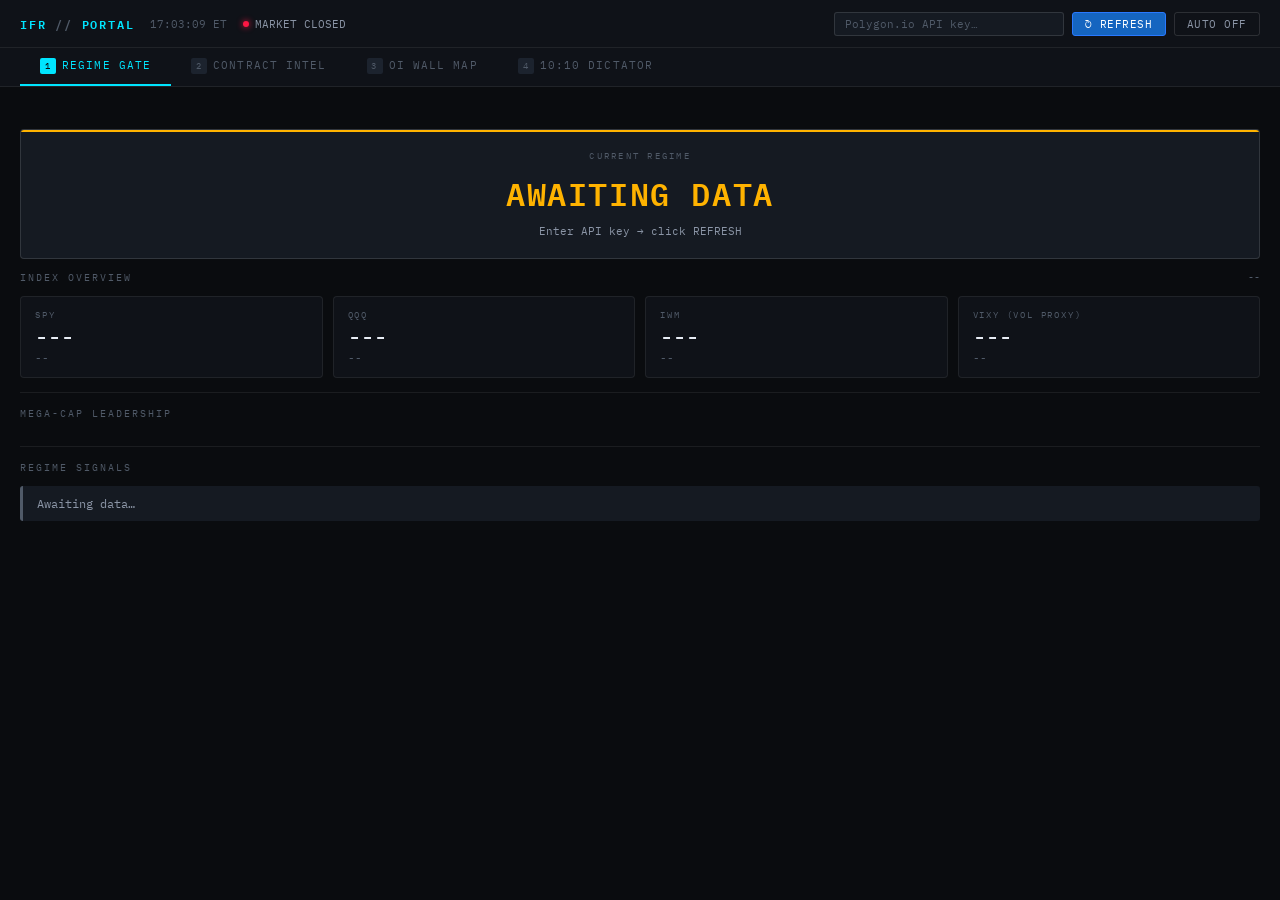
==== commit 944d1ca7: "Add files via upload" ====
--- a/index.html
+++ b/index.html
@@ -12,7 +12,7 @@
     --text:#e8edf5;--text2:#8b95a6;--text3:#505a68;
     --green:#00e676;--red:#ff1744;--amber:#ffb300;
     --blue:#2979ff;--blue2:#1565c0;--cyan:#00e5ff;--purple:#7c4dff;
-    --mono:'IBM Plex Mono',monospace;--sans:'IBM Plex Sans',sans-serif;
+    --mono:'IBM Plex Mono',monospace;
   }
   *{box-sizing:border-box;margin:0;padding:0;}
   body{background:var(--bg);color:var(--text);font-family:var(--mono);font-size:13px;min-height:100vh;overflow-x:hidden;}
@@ -21,7 +21,7 @@
   .topbar-left{display:flex;align-items:center;gap:16px;}
   .logo{font-size:12px;font-weight:600;letter-spacing:.15em;color:var(--cyan);text-transform:uppercase;}
   .logo span{color:var(--text3);}
-  .topbar-clock{font-size:11px;color:var(--text3);letter-spacing:.05em;}
+  .topbar-clock{font-size:11px;color:var(--text3);}
   .market-status{display:flex;align-items:center;gap:6px;font-size:11px;color:var(--text2);}
   .market-dot{width:6px;height:6px;border-radius:50%;background:var(--green);box-shadow:0 0 6px var(--green);animation:pulse 2s infinite;}
   .market-dot.closed{background:var(--red);box-shadow:0 0 6px var(--red);animation:none;}
@@ -50,15 +50,9 @@
 
   .section-header{display:flex;align-items:center;justify-content:space-between;margin-bottom:12px;}
   .section-title{font-size:10px;letter-spacing:.2em;text-transform:uppercase;color:var(--text3);}
-  .section-badge{font-size:9px;letter-spacing:.1em;text-transform:uppercase;padding:2px 8px;border-radius:2px;font-weight:500;}
-  .badge-green{background:rgba(0,230,118,.12);color:var(--green);border:1px solid rgba(0,230,118,.2);}
-  .badge-red{background:rgba(255,23,68,.12);color:var(--red);border:1px solid rgba(255,23,68,.2);}
-  .badge-amber{background:rgba(255,179,0,.12);color:var(--amber);border:1px solid rgba(255,179,0,.2);}
-  .badge-cyan{background:rgba(0,229,255,.1);color:var(--cyan);border:1px solid rgba(0,229,255,.2);}
 
   .grid-4{display:grid;grid-template-columns:repeat(4,1fr);gap:10px;margin-bottom:12px;}
   .grid-3{display:grid;grid-template-columns:repeat(3,1fr);gap:10px;margin-bottom:12px;}
-  .grid-2{display:grid;grid-template-columns:repeat(2,1fr);gap:10px;margin-bottom:12px;}
   .grid-7{display:grid;grid-template-columns:repeat(7,1fr);gap:8px;margin-bottom:12px;}
 
   .card{background:var(--bg2);border:1px solid var(--border);border-radius:4px;padding:12px 14px;}
@@ -66,12 +60,12 @@
   .card-value{font-size:22px;font-weight:600;line-height:1.1;}
   .card-sub{font-size:11px;color:var(--text3);margin-top:3px;}
 
-  .val-green{color:var(--green);}
-  .val-red{color:var(--red);}
-  .val-amber{color:var(--amber);}
-  .val-cyan{color:var(--cyan);}
-  .val-blue{color:#5b9cff;}
-  .val-white{color:var(--text);}
+  .val-green{color:var(--green)!important;}
+  .val-red{color:var(--red)!important;}
+  .val-amber{color:var(--amber)!important;}
+  .val-cyan{color:var(--cyan)!important;}
+  .val-blue{color:#5b9cff!important;}
+  .val-white{color:var(--text)!important;}
 
   .regime-output{background:var(--bg3);border:1px solid var(--border2);border-radius:4px;padding:20px 24px;text-align:center;margin-bottom:12px;position:relative;overflow:hidden;}
   .regime-output::before{content:'';position:absolute;top:0;left:0;right:0;height:2px;}
@@ -83,8 +77,7 @@
   .regime-value{font-size:32px;font-weight:600;letter-spacing:.05em;}
   .regime-sub{font-size:11px;color:var(--text2);margin-top:6px;}
 
-  .ticker-card{background:var(--bg2);border:1px solid var(--border);border-radius:4px;padding:10px 12px;cursor:pointer;transition:border-color .15s;}
-  .ticker-card:hover{border-color:var(--border2);}
+  .ticker-card{background:var(--bg2);border:1px solid var(--border);border-radius:4px;padding:10px 12px;}
   .ticker-sym{font-size:11px;font-weight:600;color:var(--text2);margin-bottom:4px;}
   .ticker-price{font-size:16px;font-weight:600;}
   .ticker-chg{font-size:10px;margin-top:2px;}
@@ -92,7 +85,7 @@
   .oi-row{display:flex;align-items:center;gap:8px;margin-bottom:6px;}
   .oi-label{width:56px;font-size:11px;color:var(--text2);text-align:right;flex-shrink:0;}
   .oi-bar-wrap{flex:1;height:20px;background:var(--bg3);border-radius:2px;overflow:hidden;}
-  .oi-bar{height:100%;border-radius:2px;transition:width .4s ease;display:flex;align-items:center;padding-left:6px;font-size:10px;font-weight:500;}
+  .oi-bar{height:100%;border-radius:2px;display:flex;align-items:center;padding-left:6px;font-size:10px;font-weight:500;}
   .oi-bar.call{background:rgba(0,230,118,.25);color:var(--green);}
   .oi-bar.put{background:rgba(255,23,68,.25);color:var(--red);}
   .oi-oi{width:60px;font-size:10px;color:var(--text3);text-align:right;flex-shrink:0;}
@@ -113,10 +106,8 @@
 
   .signal-row{display:flex;align-items:center;gap:10px;padding:10px 14px;background:var(--bg3);border-radius:3px;margin-bottom:6px;border-left:3px solid transparent;}
   .signal-row.ok{border-left-color:var(--green);}
-  .signal-row.warn{border-left-color:var(--amber);}
   .signal-row.bad{border-left-color:var(--red);}
   .signal-row.neutral{border-left-color:var(--text3);}
-  .signal-icon{font-size:14px;width:18px;text-align:center;}
   .signal-name{color:var(--text2);flex:1;font-size:12px;}
   .signal-value{font-size:12px;font-weight:500;}
 
@@ -129,19 +120,17 @@
   .verdict-detail{font-size:11px;color:var(--text2);margin-top:4px;}
 
   .divider{border:none;border-top:1px solid var(--border);margin:14px 0;}
-
   .loading-bar{height:2px;background:linear-gradient(90deg,transparent,var(--cyan),transparent);background-size:200% 100%;animation:shimmer 1.5s infinite;border-radius:1px;margin-bottom:12px;}
   @keyframes shimmer{0%{background-position:-200% 0;}100%{background-position:200% 0;}}
 
-  .error-msg{background:rgba(255,23,68,.08);border:1px solid rgba(255,23,68,.2);color:var(--red);padding:10px 14px;border-radius:3px;font-size:11px;margin-bottom:10px;line-height:1.5;}
-  .info-msg{background:rgba(0,229,255,.06);border:1px solid rgba(0,229,255,.15);color:var(--cyan);padding:10px 14px;border-radius:3px;font-size:11px;margin-bottom:10px;line-height:1.5;}
-  .warn-msg{background:rgba(255,179,0,.06);border:1px solid rgba(255,179,0,.2);color:var(--amber);padding:10px 14px;border-radius:3px;font-size:11px;margin-bottom:10px;line-height:1.5;}
+  .error-msg{background:rgba(255,23,68,.08);border:1px solid rgba(255,23,68,.2);color:var(--red);padding:10px 14px;border-radius:3px;font-size:11px;margin-bottom:10px;line-height:1.6;}
+  .info-msg{background:rgba(0,229,255,.06);border:1px solid rgba(0,229,255,.15);color:var(--cyan);padding:10px 14px;border-radius:3px;font-size:11px;margin-bottom:10px;line-height:1.6;}
+  .warn-msg{background:rgba(255,179,0,.06);border:1px solid rgba(255,179,0,.2);color:var(--amber);padding:10px 14px;border-radius:3px;font-size:11px;margin-bottom:10px;line-height:1.6;}
 
   .ticker-search{display:flex;gap:8px;margin-bottom:12px;align-items:center;flex-wrap:wrap;}
-  .ticker-input{background:var(--bg3);border:1px solid var(--border2);color:var(--text);font-family:var(--mono);font-size:14px;font-weight:600;padding:6px 12px;border-radius:3px;width:120px;outline:none;text-transform:uppercase;letter-spacing:.1em;}
+  .ticker-input{background:var(--bg3);border:1px solid var(--border2);color:var(--text);font-family:var(--mono);font-size:14px;font-weight:600;padding:6px 12px;border-radius:3px;width:120px;outline:none;text-transform:uppercase;}
   .ticker-input:focus{border-color:var(--cyan);}
-  .expiry-select{background:var(--bg3);border:1px solid var(--border2);color:var(--text2);font-family:var(--mono);font-size:11px;padding:6px 10px;border-radius:3px;outline:none;cursor:pointer;}
-  .expiry-select:focus{border-color:var(--cyan);}
+  .expiry-select{background:var(--bg3);border:1px solid var(--border2);color:var(--text2);font-family:var(--mono);font-size:11px;padding:6px 10px;border-radius:3px;outline:none;}
 
   .note{font-size:10px;color:var(--text3);}
   .table-scroll{overflow-y:auto;max-height:360px;}
@@ -154,14 +143,11 @@
 
   .oi-cols{display:grid;grid-template-columns:1fr 1fr;gap:12px;}
 
-  /* spinner for individual tickers */
-  .spin{display:inline-block;width:10px;height:10px;border:1px solid var(--text3);border-top-color:var(--cyan);border-radius:50%;animation:spin .6s linear infinite;margin-right:4px;vertical-align:middle;}
-  @keyframes spin{to{transform:rotate(360deg);}}
-
-  @media(max-width:900px){
-    .grid-4{grid-template-columns:repeat(2,1fr);}
-    .grid-7{grid-template-columns:repeat(4,1fr);}
-  }
+  /* progress indicator for sequential loading */
+  .load-status{font-size:10px;color:var(--text3);margin-bottom:10px;min-height:16px;}
+  .load-status span{color:var(--cyan);}
+
+  @media(max-width:900px){.grid-4{grid-template-columns:repeat(2,1fr);}.grid-7{grid-template-columns:repeat(4,1fr);}}
   ::-webkit-scrollbar{width:4px;height:4px;}
   ::-webkit-scrollbar-track{background:transparent;}
   ::-webkit-scrollbar-thumb{background:var(--border2);border-radius:2px;}
@@ -174,7 +160,7 @@
     <div class="logo">IFR<span> // </span>PORTAL</div>
     <div class="topbar-clock" id="clock">--:--:-- ET</div>
     <div class="market-status">
-      <div class="market-dot" id="market-dot"></div>
+      <div class="market-dot closed" id="market-dot"></div>
       <span id="market-status-text">--</span>
     </div>
   </div>
@@ -197,8 +183,8 @@
   <!-- TAB 1 – REGIME GATE -->
   <div class="tab-panel active" id="panel-0">
     <div id="regime-loading" class="loading-bar" style="display:none;"></div>
+    <div id="regime-load-status" class="load-status"></div>
     <div id="regime-error" class="error-msg" style="display:none;"></div>
-    <div id="regime-info" class="info-msg" style="display:none;"></div>
 
     <div class="regime-output chop" id="regime-output">
       <div class="regime-label">current regime</div>
@@ -211,10 +197,10 @@
       <div id="regime-ts" class="note">--</div>
     </div>
     <div class="grid-4">
-      <div class="card"><div class="card-label">SPY</div><div class="card-value val-white" id="spy-price">---</div><div class="card-sub" id="spy-chg">--</div></div>
-      <div class="card"><div class="card-label">QQQ</div><div class="card-value val-white" id="qqq-price">---</div><div class="card-sub" id="qqq-chg">--</div></div>
-      <div class="card"><div class="card-label">IWM</div><div class="card-value val-white" id="iwm-price">---</div><div class="card-sub" id="iwm-chg">--</div></div>
-      <div class="card"><div class="card-label">VIXY (vol proxy)</div><div class="card-value val-white" id="vix-price">---</div><div class="card-sub" id="vix-chg">--</div></div>
+      <div class="card"><div class="card-label">SPY</div><div class="card-value" id="spy-price">---</div><div class="card-sub" id="spy-chg">--</div></div>
+      <div class="card"><div class="card-label">QQQ</div><div class="card-value" id="qqq-price">---</div><div class="card-sub" id="qqq-chg">--</div></div>
+      <div class="card"><div class="card-label">IWM</div><div class="card-value" id="iwm-price">---</div><div class="card-sub" id="iwm-chg">--</div></div>
+      <div class="card"><div class="card-label">VIXY (vol proxy)</div><div class="card-value" id="vix-price">---</div><div class="card-sub" id="vix-chg">--</div></div>
     </div>
 
     <hr class="divider">
@@ -230,7 +216,7 @@
 
   <!-- TAB 2 – CONTRACT INTEL -->
   <div class="tab-panel" id="panel-1">
-    <div class="info-msg">Uses <strong>/v3/snapshot/options/{ticker}</strong> — included in Starter and above plans.</div>
+    <div class="info-msg" id="chain-info-msg">Uses <strong>/v3/snapshot/options/{ticker}</strong> — confirmed working on your plan (200 OK for SPY).</div>
     <div class="ticker-search">
       <input class="ticker-input" id="contract-ticker" value="SPY" maxlength="6" placeholder="TICKER"/>
       <select class="expiry-select" id="expiry-select"><option value="">All expirations</option></select>
@@ -241,9 +227,9 @@
     <div id="contract-error" class="error-msg" style="display:none;"></div>
 
     <div class="grid-4">
-      <div class="card"><div class="card-label">Underlying</div><div class="card-value val-white" id="c-underlying">---</div><div class="card-sub" id="c-underlying-chg">--</div></div>
+      <div class="card"><div class="card-label">Underlying</div><div class="card-value" id="c-underlying">---</div><div class="card-sub" id="c-underlying-chg">--</div></div>
       <div class="card"><div class="card-label">ATM Strike</div><div class="card-value val-cyan" id="c-atm">---</div><div class="card-sub" id="c-atm-sub">--</div></div>
-      <div class="card"><div class="card-label">IV Avg (ATM)</div><div class="card-value val-amber" id="c-iv">---</div><div class="card-sub" id="c-iv-env">--</div></div>
+      <div class="card"><div class="card-label">IV Avg (ATM ±3)</div><div class="card-value val-amber" id="c-iv">---</div><div class="card-sub" id="c-iv-env">--</div></div>
       <div class="card"><div class="card-label">P/C OI Ratio</div><div class="card-value" id="c-pcr">---</div><div class="card-sub" id="c-pcr-sub">--</div></div>
     </div>
 
@@ -253,12 +239,12 @@
       <div class="greek-item"><div class="greek-name">Gamma</div><div class="greek-val val-amber" id="g-gamma">--</div></div>
       <div class="greek-item"><div class="greek-name">Theta (call)</div><div class="greek-val val-red" id="g-theta">--</div></div>
       <div class="greek-item"><div class="greek-name">Vega</div><div class="greek-val val-blue" id="g-vega">--</div></div>
-      <div class="greek-item"><div class="greek-name">IV (call ATM)</div><div class="greek-val val-amber" id="g-iv-call">--</div></div>
+      <div class="greek-item"><div class="greek-name">IV call ATM</div><div class="greek-val val-amber" id="g-iv-call">--</div></div>
     </div>
 
     <div class="section-header"><div class="section-title">options chain</div><span class="note" id="chain-count">--</span></div>
     <div class="table-scroll">
-      <table class="data-table sticky-head" id="chain-table">
+      <table class="data-table sticky-head">
         <thead><tr>
           <th>Strike</th><th>C Bid</th><th>C Ask</th><th>C OI</th><th>C IV</th><th>C Δ</th><th>C Γ</th>
           <th>P Bid</th><th>P Ask</th><th>P OI</th><th>P IV</th><th>P Δ</th>
@@ -327,324 +313,360 @@
     </div>
     <hr class="divider">
     <div class="section-header"><div class="section-title">overnight candidate filter</div></div>
-    <div class="info-msg" id="overnight-msg">Run regime gate first, then this filter applies your 5-criterion overnight checklist to each mega-cap.</div>
+    <div class="info-msg" id="overnight-msg">Run regime gate first to populate overnight candidates.</div>
     <div class="grid-7" id="overnight-grid"></div>
   </div>
 
-</div><!-- /main -->
+</div>
 
 <script>
-// ═══ CONFIG ═══
+// ═══════════════════════════════════════════════════════════════
+// CONFIG
+// ═══════════════════════════════════════════════════════════════
 const API_BASE = 'https://api.polygon.io';
-const MEGA = ['NVDA','MSFT','META','AAPL','AMZN','TSLA','AMD'];
+const MEGA    = ['NVDA','MSFT','META','AAPL','AMZN','TSLA','AMD'];
 const INDICES = ['SPY','QQQ','IWM','VIXY'];
-const ALL_TICKERS = [...INDICES, ...MEGA];
+const ALL_SYM = [...INDICES, ...MEGA]; // 11 tickers
 
 let autoTimer = null;
 let autoOn = false;
-let cachedRegimeData = null; // { sym: { price, prevClose, pct, high, low } }
-
-// ═══ CLOCK ═══
+let cachedRegimeData = null;
+
+// ═══════════════════════════════════════════════════════════════
+// CLOCK
+// ═══════════════════════════════════════════════════════════════
 function updateClock() {
   const et = new Date(new Date().toLocaleString('en-US',{timeZone:'America/New_York'}));
   const pad = n => String(n).padStart(2,'0');
-  document.getElementById('clock').textContent = `${pad(et.getHours())}:${pad(et.getMinutes())}:${pad(et.getSeconds())} ET`;
-  const h = et.getHours(), m = et.getMinutes(), d = et.getDay();
-  const wk = d>=1&&d<=5;
+  document.getElementById('clock').textContent =
+    `${pad(et.getHours())}:${pad(et.getMinutes())}:${pad(et.getSeconds())} ET`;
+  const h=et.getHours(), m=et.getMinutes(), d=et.getDay(), wk=d>=1&&d<=5;
   const open = wk && (h>9||(h===9&&m>=30)) && h<16;
   const pre  = wk && h>=4 && (h<9||(h===9&&m<30));
-  const dot = document.getElementById('market-dot');
-  const txt = document.getElementById('market-status-text');
-  if (open)      { dot.className='market-dot'; txt.textContent='MARKET OPEN'; }
-  else if (pre)  { dot.className='market-dot pre'; txt.textContent='PRE-MARKET'; }
-  else           { dot.className='market-dot closed'; txt.textContent='MARKET CLOSED'; }
-}
-setInterval(updateClock, 1000); updateClock();
-
-// ═══ TABS ═══
-function switchTab(i) {
+  const dot=document.getElementById('market-dot');
+  const txt=document.getElementById('market-status-text');
+  if(open)     {dot.className='market-dot';     txt.textContent='MARKET OPEN';}
+  else if(pre) {dot.className='market-dot pre'; txt.textContent='PRE-MARKET';}
+  else         {dot.className='market-dot closed'; txt.textContent='MARKET CLOSED';}
+}
+setInterval(updateClock,1000); updateClock();
+
+// ═══════════════════════════════════════════════════════════════
+// TABS / AUTO
+// ═══════════════════════════════════════════════════════════════
+function switchTab(i){
   document.querySelectorAll('.tab').forEach((t,j)=>t.classList.toggle('active',i===j));
   document.querySelectorAll('.tab-panel').forEach((p,j)=>p.classList.toggle('active',i===j));
 }
-
-// ═══ AUTO ═══
-function toggleAuto() {
-  autoOn = !autoOn;
-  const btn = document.getElementById('auto-btn');
-  if (autoOn) { btn.textContent='AUTO ON'; btn.classList.add('active'); autoTimer=setInterval(refreshAll,60000); }
-  else         { btn.textContent='AUTO OFF'; btn.classList.remove('active'); clearInterval(autoTimer); }
-}
-
-// ═══ HELPERS ═══
-const fmtPct   = v => (v>=0?'+':'')+v.toFixed(2)+'%';
+function toggleAuto(){
+  autoOn=!autoOn;
+  const btn=document.getElementById('auto-btn');
+  if(autoOn){btn.textContent='AUTO ON';btn.classList.add('active');autoTimer=setInterval(refreshAll,60000);}
+  else{btn.textContent='AUTO OFF';btn.classList.remove('active');clearInterval(autoTimer);}
+}
+
+// ═══════════════════════════════════════════════════════════════
+// HELPERS
+// ═══════════════════════════════════════════════════════════════
+const fmtPct   = v => (v>=0?'+':'')+Number(v).toFixed(2)+'%';
 const fmtPrice = v => '$'+Number(v).toFixed(2);
 const fmtOI    = v => v>=1e6?(v/1e6).toFixed(1)+'M':v>=1000?(v/1000).toFixed(1)+'K':String(v||0);
 const ts       = () => new Date().toLocaleTimeString('en-US',{timeZone:'America/New_York',hour12:false})+' ET';
 const chgColor = p => p>0.5?'val-green':p<-0.5?'val-red':'val-amber';
-
-function showEl(id,msg)  { const e=document.getElementById(id); if(msg!==undefined)e.textContent=msg; e.style.display='block'; }
-function hideEl(id)      { document.getElementById(id).style.display='none'; }
-function getKey()        { return document.getElementById('api-key').value.trim(); }
-
-// ═══════════════════════════════════════════════════════════════
-// CORE FETCH — uses /v2/aggs (prev day) + /v2/last/trade (last price)
-// Both endpoints work on all Polygon plans including Basic/Starter
-// ═══════════════════════════════════════════════════════════════
-async function fetchTickerData(sym) {
-  const key = getKey();
-
-  // Previous day close via daily aggregates
-  const today = new Date();
-  // Go back up to 5 days to find last trading day
-  const prevDate = getPrevTradingDate();
-  const aggUrl = `${API_BASE}/v2/aggs/ticker/${sym}/range/1/day/${prevDate}/${prevDate}?adjusted=true&apiKey=${key}`;
-
-  // Last trade for current price
-  const tradeUrl = `${API_BASE}/v2/last/trade/${sym}?apiKey=${key}`;
-
-  const [aggRes, tradeRes] = await Promise.all([
-    fetch(aggUrl).then(r=>r.json()).catch(()=>null),
-    fetch(tradeUrl).then(r=>r.json()).catch(()=>null)
-  ]);
-
-  const prevClose = aggRes?.results?.[0]?.c || 0;
-  const prevHigh  = aggRes?.results?.[0]?.h || 0;
-  const prevLow   = aggRes?.results?.[0]?.l || 0;
-  const price     = tradeRes?.results?.p || prevClose || 0;
-  const pct       = prevClose ? ((price-prevClose)/prevClose)*100 : 0;
-
-  return { sym, price, prevClose, pct, high: prevHigh, low: prevLow };
-}
-
-// Also try to get today's OHLC via /v2/aggs with today's date
-async function fetchTodayAgg(sym) {
-  const key = getKey();
-  const today = getDateStr(new Date());
-  const url = `${API_BASE}/v2/aggs/ticker/${sym}/range/1/day/${today}/${today}?adjusted=true&apiKey=${key}`;
-  const res = await fetch(url).then(r=>r.json()).catch(()=>null);
-  return res?.results?.[0] || null;
-}
-
-function getPrevTradingDate() {
-  const d = new Date();
-  d.setDate(d.getDate()-1);
-  // skip weekend
-  while(d.getDay()===0||d.getDay()===6) d.setDate(d.getDate()-1);
-  return getDateStr(d);
-}
-
-function getDateStr(d) {
-  return d.toISOString().slice(0,10);
+const key      = () => document.getElementById('api-key').value.trim();
+
+function showEl(id,msg){const e=document.getElementById(id);if(msg!==undefined)e.innerHTML=msg;e.style.display='block';}
+function hideEl(id){document.getElementById(id).style.display='none';}
+function setStatus(msg){document.getElementById('regime-load-status').innerHTML=msg;}
+
+// ═══════════════════════════════════════════════════════════════
+// CORE PRICE STRATEGY
+// Priority order (stops when we get data):
+//   1. /v2/aggs/ticker/{sym}/prev          → prev close + prev OHLC (free tier)
+//   2. /v3/snapshot/options/{sym} underlying → live price if options exist
+//   3. Fallback: show prev close as price, 0% change
+// ═══════════════════════════════════════════════════════════════
+async function fetchPrev(sym) {
+  // /v2/aggs/ticker/{sym}/prev — works on all plans, returns last completed trading day
+  const url = `${API_BASE}/v2/aggs/ticker/${sym}/prev?adjusted=true&apiKey=${key()}`;
+  const r = await fetch(url);
+  if (!r.ok) return null;
+  const d = await r.json();
+  const res = d?.results?.[0];
+  if (!res) return null;
+  return { c: res.c, o: res.o, h: res.h, l: res.l, v: res.v };
+}
+
+async function fetchUnderlyingFromOptions(sym) {
+  // Pull underlying price from options snapshot — already authorized on your plan
+  // We only need 1 contract to get the underlying_asset.price
+  const url = `${API_BASE}/v3/snapshot/options/${sym}?limit=1&apiKey=${key()}`;
+  const r = await fetch(url);
+  if (!r.ok) return null;
+  const d = await r.json();
+  return d?.results?.[0]?.underlying_asset?.price || null;
+}
+
+// Sequential fetch with delay between requests to avoid 429
+async function sleep(ms){ return new Promise(res=>setTimeout(res,ms)); }
+
+async function fetchTickerSequential(sym, delayMs=120) {
+  await sleep(delayMs);
+  const prev = await fetchPrev(sym);
+
+  let livePrice = null;
+  // For equities, try to get live price from options snapshot underlying field
+  // This is authorized on Massive plan (confirmed 200 on /v3/snapshot/options/SPY)
+  // Only do this for the 4 liquid tickers to minimize calls
+  if (['SPY','QQQ','IWM','VIXY','NVDA','MSFT','META','AAPL','AMZN','TSLA','AMD'].includes(sym)) {
+    livePrice = await fetchUnderlyingFromOptions(sym);
+  }
+
+  const price    = livePrice || prev?.c || 0;
+  const prevClose = prev?.c   || price;
+  const pct      = prevClose ? ((price - prevClose)/prevClose)*100 : 0;
+
+  return {
+    sym,
+    price,
+    prevClose,
+    pct,
+    high: prev?.h || price,
+    low:  prev?.l || price,
+    // if live price == prev close, pct will be 0 — flag it
+    isLive: !!livePrice
+  };
 }
 
 // ═══════════════════════════════════════════════════════════════
 // REFRESH ALL
 // ═══════════════════════════════════════════════════════════════
-async function refreshAll() {
-  if (!getKey()) { showEl('regime-error','Enter your Polygon.io API key first'); return; }
+async function refreshAll(){
+  if(!key()){showEl('regime-error','Enter your Polygon.io API key first');return;}
+  hideEl('regime-error');
   await loadRegimeGate();
   await loadDictator();
 }
 
 // ═══════════════════════════════════════════════════════════════
 // TAB 1 — REGIME GATE
-// Uses /v2/last/trade + /v2/aggs — available on all plans
-// ═══════════════════════════════════════════════════════════════
-async function loadRegimeGate() {
-  hideEl('regime-error'); hideEl('regime-info');
+// Fetches tickers sequentially with small delay to avoid 429
+// ═══════════════════════════════════════════════════════════════
+async function loadRegimeGate(){
+  hideEl('regime-error');
   showEl('regime-loading');
-
-  try {
-    // Fetch all tickers in parallel
-    const results = await Promise.allSettled(ALL_TICKERS.map(fetchTickerData));
-
-    hideEl('regime-loading');
-
-    const snaps = {};
-    results.forEach((r,i) => {
-      if (r.status==='fulfilled') snaps[ALL_TICKERS[i]] = r.value;
-      else snaps[ALL_TICKERS[i]] = { sym: ALL_TICKERS[i], price:0, prevClose:0, pct:0 };
-    });
-
-    // Try to enrich with today's agg data (intraday high/low for VWAP proxy)
-    const todayResults = await Promise.allSettled(ALL_TICKERS.map(fetchTodayAgg));
-    todayResults.forEach((r,i) => {
-      if (r.status==='fulfilled' && r.value) {
-        const sym = ALL_TICKERS[i];
-        snaps[sym].high = r.value.h || snaps[sym].high;
-        snaps[sym].low  = r.value.l || snaps[sym].low;
-        // Use today's close if available and more recent
-        if (r.value.c) { snaps[sym].price = r.value.c; }
-        snaps[sym].pct = snaps[sym].prevClose ? ((snaps[sym].price - snaps[sym].prevClose)/snaps[sym].prevClose)*100 : 0;
-      }
-    });
-
-    cachedRegimeData = snaps;
-
-    // — INDEX CARDS —
-    [
-      {sym:'SPY',  pid:'spy-price', cid:'spy-chg'},
-      {sym:'QQQ',  pid:'qqq-price', cid:'qqq-chg'},
-      {sym:'IWM',  pid:'iwm-price', cid:'iwm-chg'},
-      {sym:'VIXY', pid:'vix-price', cid:'vix-chg'},
-    ].forEach(({sym,pid,cid}) => {
-      const d = snaps[sym];
-      document.getElementById(pid).textContent = fmtPrice(d.price);
-      document.getElementById(pid).className = 'card-value ' + chgColor(d.pct);
-      document.getElementById(cid).textContent = fmtPct(d.pct) + ' vs prev close';
-    });
-
-    // — MEGA CAPS —
-    const mgrid = document.getElementById('mega-grid');
-    mgrid.innerHTML = '';
-    MEGA.forEach(sym => {
-      const d = snaps[sym];
-      const cls = chgColor(d.pct);
-      const div = document.createElement('div');
-      div.className = 'ticker-card';
-      div.innerHTML = `<div class="ticker-sym">${sym}</div><div class="ticker-price ${cls}">${fmtPrice(d.price)}</div><div class="ticker-chg ${cls}">${fmtPct(d.pct)}</div>`;
-      mgrid.appendChild(div);
-    });
-
-    // — REGIME CALCULATION —
-    const p = sym => snaps[sym]?.pct || 0;
-    const spyPct  = p('SPY'), qqqPct = p('QQQ'), iwmPct = p('IWM'), vixyPct = p('VIXY');
-    const megaUp  = MEGA.filter(s => p(s) > 0.3).length;
-    const megaDn  = MEGA.filter(s => p(s) < -0.3).length;
-
-    const signals = [
-      { name:'SPY momentum',                        val:fmtPct(spyPct),   ok: spyPct  > 0.2  },
-      { name:'QQQ momentum',                        val:fmtPct(qqqPct),   ok: qqqPct  > 0.2  },
-      { name:'IWM small-cap participation',         val:fmtPct(iwmPct),   ok: iwmPct  > 0    },
-      { name:'Volatility (VIXY) suppressed',        val:fmtPct(vixyPct),  ok: vixyPct < 0    },
-      { name:`Mega-cap leadership (${megaUp}/7)`,   val:`${megaUp} / 7`,  ok: megaUp  >= 4   },
-      { name:'No leadership split',                 val:`${megaDn} red`,  ok: megaDn  < 3    },
-    ];
-
-    const bullCount = signals.filter(s=>s.ok).length;
-    let regime, regimeClass, regimeColor;
-
-    if      (bullCount >= 5)                             { regime='RISK ON';          regimeClass='risk-on';   regimeColor='val-green'; }
-    else if (bullCount >= 3 && megaUp>=2 && megaDn>=2)  { regime='CHOP MODE';        regimeClass='chop';      regimeColor='val-amber'; }
-    else if (bullCount >= 3)                             { regime='EXPANSION';        regimeClass='expansion'; regimeColor='val-cyan';  }
-    else                                                 { regime='DEFENSIVE';        regimeClass='defensive'; regimeColor='val-red';   }
-
-    const ro = document.getElementById('regime-output');
-    ro.className = 'regime-output ' + regimeClass;
-    document.getElementById('regime-value').className = 'regime-value ' + regimeColor;
-    document.getElementById('regime-value').textContent = regime;
-    document.getElementById('regime-sub').textContent = `${megaUp}/7 mega-caps positive | VIXY ${fmtPct(vixyPct)} | SPY ${fmtPct(spyPct)}`;
-    document.getElementById('regime-ts').textContent = 'Last update: ' + ts();
-
-    const sigEl = document.getElementById('regime-signals');
-    sigEl.innerHTML = '';
-    signals.forEach(sig => {
-      const cls = sig.ok?'ok':'bad', vcls = sig.ok?'val-green':'val-red';
-      sigEl.innerHTML += `<div class="signal-row ${cls}"><div class="signal-icon ${vcls}">${sig.ok?'✓':'✗'}</div><div class="signal-name">${sig.name}</div><div class="signal-value ${vcls}">${sig.val}</div></div>`;
-    });
-
-  } catch(e) {
-    hideEl('regime-loading');
-    showEl('regime-error', 'Error: ' + e.message);
+  setStatus('Initializing…');
+
+  const snaps = {};
+  const errors = [];
+
+  // Fetch sequentially — 120ms apart avoids 429 on any plan tier
+  for(let i=0; i<ALL_SYM.length; i++){
+    const sym = ALL_SYM[i];
+    setStatus(`Loading <span>${sym}</span> (${i+1}/${ALL_SYM.length})…`);
+    try {
+      snaps[sym] = await fetchTickerSequential(sym, i===0 ? 0 : 120);
+    } catch(e){
+      errors.push(sym+': '+e.message);
+      snaps[sym] = {sym, price:0, prevClose:0, pct:0, high:0, low:0, isLive:false};
+    }
   }
-}
-
-// ═══════════════════════════════════════════════════════════════
-// TAB 2 — CONTRACT INTEL  (/v3/snapshot/options)
-// ═══════════════════════════════════════════════════════════════
-async function loadContractIntel() {
-  const ticker = document.getElementById('contract-ticker').value.trim().toUpperCase();
-  if (!ticker || !getKey()) { showEl('contract-error','Enter ticker and API key'); return; }
-
-  hideEl('contract-error'); showEl('contract-loading');
-
-  try {
-    // Get underlying price
-    const td = await fetchTickerData(ticker);
-    const underlyingPrice = td.price;
-    const uPct = td.pct;
-    document.getElementById('c-underlying').textContent = fmtPrice(underlyingPrice);
-    document.getElementById('c-underlying-chg').textContent = fmtPct(uPct) + ' vs prev close';
-
-    // Option chain
-    const url = `${API_BASE}/v3/snapshot/options/${ticker}?limit=250&apiKey=${getKey()}`;
-    const res = await fetch(url);
-    if (!res.ok) {
-      const txt = await res.text().catch(()=>'');
-      throw new Error(`HTTP ${res.status} — ${txt.slice(0,200)}`);
-    }
-    const data = await res.json();
-    const contracts = data.results || [];
+
+  hideEl('regime-loading');
+  setStatus('');
+
+  if(errors.length){
+    showEl('regime-error', 'Some tickers failed: '+errors.join(' | '));
+  }
+
+  cachedRegimeData = snaps;
+
+  // — INDEX CARDS —
+  [
+    {sym:'SPY',  pid:'spy-price', cid:'spy-chg'},
+    {sym:'QQQ',  pid:'qqq-price', cid:'qqq-chg'},
+    {sym:'IWM',  pid:'iwm-price', cid:'iwm-chg'},
+    {sym:'VIXY', pid:'vix-price', cid:'vix-chg'},
+  ].forEach(({sym,pid,cid})=>{
+    const d=snaps[sym];
+    const el=document.getElementById(pid);
+    el.textContent = fmtPrice(d.price);
+    el.className = 'card-value ' + chgColor(d.pct);
+    const sub = document.getElementById(cid);
+    sub.textContent = fmtPct(d.pct) + (d.isLive ? ' vs prev close' : ' (prev close only)');
+    if(!d.isLive) sub.style.color='var(--text3)';
+  });
+
+  // — MEGA CAPS —
+  const mg = document.getElementById('mega-grid');
+  mg.innerHTML = '';
+  MEGA.forEach(sym=>{
+    const d=snaps[sym];
+    const cls=chgColor(d.pct);
+    const div=document.createElement('div');
+    div.className='ticker-card';
+    div.innerHTML=`
+      <div class="ticker-sym">${sym}${d.isLive?'':' <span style="color:var(--text3);font-size:9px;">PREV</span>'}</div>
+      <div class="ticker-price ${cls}">${fmtPrice(d.price)}</div>
+      <div class="ticker-chg ${cls}">${fmtPct(d.pct)}</div>
+    `;
+    mg.appendChild(div);
+  });
+
+  // — REGIME LOGIC —
+  const p = sym => snaps[sym]?.pct || 0;
+  const spyPct=p('SPY'), qqqPct=p('QQQ'), iwmPct=p('IWM'), vixyPct=p('VIXY');
+  const megaUp = MEGA.filter(s=>p(s)>0.3).length;
+  const megaDn = MEGA.filter(s=>p(s)<-0.3).length;
+
+  // Determine if market is open — if not, pct = 0 for most = use prev day direction clues
+  // Market closed: use prev day closes (prevClose vs prior day) — show "MARKET CLOSED" regime note
+  const etNow = new Date(new Date().toLocaleString('en-US',{timeZone:'America/New_York'}));
+  const h=etNow.getHours(), m=etNow.getMinutes(), d=etNow.getDay();
+  const marketOpen = d>=1&&d<=5 && (h>9||(h===9&&m>=30)) && h<16;
+
+  const signals=[
+    {name:'SPY momentum (>+0.20%)',          val:fmtPct(spyPct),  ok:spyPct>0.2},
+    {name:'QQQ momentum (>+0.20%)',           val:fmtPct(qqqPct),  ok:qqqPct>0.2},
+    {name:'IWM small-cap participation',      val:fmtPct(iwmPct),  ok:iwmPct>0},
+    {name:'VIXY suppressed (falling)',        val:fmtPct(vixyPct), ok:vixyPct<0},
+    {name:`Mega-cap leaders (${megaUp}/7)`,   val:`${megaUp} / 7`, ok:megaUp>=4},
+    {name:`No split (${megaDn} red)`,         val:`${megaDn} red`, ok:megaDn<3},
+  ];
+
+  const bullCount=signals.filter(s=>s.ok).length;
+  let regime, regimeClass, regimeColor;
+
+  if(bullCount>=5)                        {regime='RISK ON';   regimeClass='risk-on';   regimeColor='val-green';}
+  else if(bullCount>=3&&megaUp>=2&&megaDn>=2){regime='CHOP MODE';regimeClass='chop';    regimeColor='val-amber';}
+  else if(bullCount>=3)                   {regime='EXPANSION'; regimeClass='expansion'; regimeColor='val-cyan'; }
+  else                                    {regime='DEFENSIVE'; regimeClass='defensive'; regimeColor='val-red';  }
+
+  // If market closed and all pcts are 0, show neutral
+  const allZero = ALL_SYM.every(s=>Math.abs(snaps[s]?.pct||0)<0.01);
+  if(allZero&&!marketOpen){
+    regime='MARKET CLOSED'; regimeClass='chop'; regimeColor='val-amber';
+  }
+
+  const ro=document.getElementById('regime-output');
+  ro.className='regime-output '+regimeClass;
+  document.getElementById('regime-value').className='regime-value '+regimeColor;
+  document.getElementById('regime-value').textContent=regime;
+  document.getElementById('regime-sub').textContent=
+    marketOpen
+      ? `${megaUp}/7 mega-caps positive | VIXY ${fmtPct(vixyPct)} | SPY ${fmtPct(spyPct)}`
+      : `Market closed — showing prev session data | SPY ${fmtPrice(snaps['SPY']?.price)} prev close`;
+  document.getElementById('regime-ts').textContent='Last update: '+ts();
+
+  const sc=document.getElementById('regime-signals');
+  sc.innerHTML='';
+  signals.forEach(sig=>{
+    const cls=sig.ok?'ok':'bad', vcls=sig.ok?'val-green':'val-red';
+    sc.innerHTML+=`
+      <div class="signal-row ${cls}">
+        <div class="signal-name" style="font-size:12px; color: var(--text2);">${sig.name}</div>
+        <div class="signal-value ${vcls}">${sig.val}</div>
+      </div>`;
+  });
+}
+
+// ═══════════════════════════════════════════════════════════════
+// TAB 2 — CONTRACT INTEL
+// /v3/snapshot/options confirmed 200 on your plan
+// ═══════════════════════════════════════════════════════════════
+async function loadContractIntel(){
+  const ticker=document.getElementById('contract-ticker').value.trim().toUpperCase();
+  if(!ticker||!key()){showEl('contract-error','Enter ticker and API key');return;}
+  hideEl('contract-error');
+  showEl('contract-loading');
+
+  try{
+    // Get underlying price from prev endpoint
+    const prev = await fetchPrev(ticker);
+    const livePrice = await fetchUnderlyingFromOptions(ticker);
+    const price = livePrice || prev?.c || 0;
+    const prevClose = prev?.c || price;
+    const pct = prevClose ? ((price-prevClose)/prevClose)*100 : 0;
+
+    document.getElementById('c-underlying').textContent=fmtPrice(price);
+    document.getElementById('c-underlying').className='card-value '+chgColor(pct);
+    document.getElementById('c-underlying-chg').textContent=fmtPct(pct)+' vs prev close';
+
+    // Full chain
+    const url=`${API_BASE}/v3/snapshot/options/${ticker}?limit=250&apiKey=${key()}`;
+    const res=await fetch(url);
+    if(!res.ok){const t=await res.text().catch(()=>'');throw new Error(`HTTP ${res.status} — ${t.slice(0,200)}`);}
+    const data=await res.json();
+    const contracts=data.results||[];
 
     hideEl('contract-loading');
-    document.getElementById('contract-ts').textContent = 'Loaded: ' + ts();
-
-    if (!contracts.length) { showEl('contract-error','No options data. Check ticker.'); return; }
-
-    // Expiry list
-    const expiries = [...new Set(contracts.map(c=>c.details?.expiration_date).filter(Boolean))].sort();
-    const expSel = document.getElementById('expiry-select');
-    expSel.innerHTML = '<option value="">All expirations</option>';
-    expiries.forEach(e => { const o=document.createElement('option'); o.value=e; o.textContent=e; expSel.appendChild(o); });
-    if (expiries[0]) expSel.value = expiries[0];
-
-    renderChain(contracts, underlyingPrice);
-  } catch(e) {
+    document.getElementById('contract-ts').textContent='Loaded: '+ts();
+    hideEl('chain-info-msg');
+
+    if(!contracts.length){showEl('contract-error','No options data for '+ticker);return;}
+
+    const expiries=[...new Set(contracts.map(c=>c.details?.expiration_date).filter(Boolean))].sort();
+    const expSel=document.getElementById('expiry-select');
+    expSel.innerHTML='<option value="">All expirations</option>';
+    expiries.forEach(e=>{const o=document.createElement('option');o.value=e;o.textContent=e;expSel.appendChild(o);});
+    if(expiries[0]) expSel.value=expiries[0];
+
+    renderChain(contracts, price);
+  }catch(e){
     hideEl('contract-loading');
-    showEl('contract-error', e.message);
+    showEl('contract-error',e.message);
   }
 }
 
-function renderChain(contracts, underlyingPrice) {
-  const selExp = document.getElementById('expiry-select').value;
-  const filtered = selExp ? contracts.filter(c=>c.details?.expiration_date===selExp) : contracts;
+function renderChain(contracts, underlyingPrice){
+  const selExp=document.getElementById('expiry-select').value;
+  const filtered=selExp?contracts.filter(c=>c.details?.expiration_date===selExp):contracts;
 
   const calls={}, puts={};
   filtered.forEach(c=>{
     const strike=c.details?.strike_price, type=c.details?.contract_type;
-    if (!strike||!type) return;
-    if (type==='call') calls[strike]=c;
-    if (type==='put')  puts[strike]=c;
+    if(!strike||!type) return;
+    if(type==='call') calls[strike]=c;
+    if(type==='put')  puts[strike]=c;
   });
 
-  const allStrikes = [...new Set([...Object.keys(calls),...Object.keys(puts)])].map(Number).sort((a,b)=>a-b);
-  if (!allStrikes.length) return;
-
-  const atm = allStrikes.reduce((p,c)=>Math.abs(c-underlyingPrice)<Math.abs(p-underlyingPrice)?c:p, allStrikes[0]);
-  document.getElementById('c-atm').textContent = '$'+atm;
-  document.getElementById('c-atm-sub').textContent = 'underlying: '+fmtPrice(underlyingPrice);
-
-  const atmIdx = allStrikes.indexOf(atm);
-  const near = allStrikes.slice(Math.max(0,atmIdx-3),atmIdx+4);
-  const ivVals = near.map(s=>calls[s]?.implied_volatility||puts[s]?.implied_volatility).filter(Boolean);
-  const avgIV = ivVals.length ? ivVals.reduce((a,b)=>a+b,0)/ivVals.length : 0;
-  document.getElementById('c-iv').textContent = avgIV?(avgIV*100).toFixed(1)+'%':'--';
-  document.getElementById('c-iv-env').textContent = avgIV<0.2?'LOW IV ENV':avgIV<0.4?'MID IV ENV':'HIGH IV ENV';
+  const allStrikes=[...new Set([...Object.keys(calls),...Object.keys(puts)])].map(Number).sort((a,b)=>a-b);
+  if(!allStrikes.length) return;
+
+  const atm=allStrikes.reduce((p,c)=>Math.abs(c-underlyingPrice)<Math.abs(p-underlyingPrice)?c:p, allStrikes[0]);
+  document.getElementById('c-atm').textContent='$'+atm;
+  document.getElementById('c-atm-sub').textContent='underlying: '+fmtPrice(underlyingPrice);
+
+  const atmIdx=allStrikes.indexOf(atm);
+  const near=allStrikes.slice(Math.max(0,atmIdx-3),atmIdx+4);
+  const ivVals=near.map(s=>calls[s]?.implied_volatility||puts[s]?.implied_volatility).filter(Boolean);
+  const avgIV=ivVals.length?ivVals.reduce((a,b)=>a+b,0)/ivVals.length:0;
+  document.getElementById('c-iv').textContent=avgIV?(avgIV*100).toFixed(1)+'%':'--';
+  document.getElementById('c-iv-env').textContent=avgIV<0.2?'LOW IV ENV':avgIV<0.4?'MID IV ENV':'HIGH IV ENV';
 
   let tCOI=0, tPOI=0;
-  Object.values(calls).forEach(c=>{ tCOI+=c.open_interest||0; });
-  Object.values(puts).forEach(c=>{  tPOI+=c.open_interest||0; });
-  const pcr = tCOI?(tPOI/tCOI):0;
-  const pcrEl = document.getElementById('c-pcr');
-  pcrEl.textContent = pcr.toFixed(2);
-  pcrEl.className = 'card-value '+(pcr>1.2?'val-red':pcr<0.7?'val-green':'val-amber');
-  document.getElementById('c-pcr-sub').textContent = pcr>1.2?'BEARISH SKEW':pcr<0.7?'BULLISH SKEW':'NEUTRAL';
+  Object.values(calls).forEach(c=>{tCOI+=c.open_interest||0;});
+  Object.values(puts).forEach(c=>{tPOI+=c.open_interest||0;});
+  const pcr=tCOI?(tPOI/tCOI):0;
+  const pcrEl=document.getElementById('c-pcr');
+  pcrEl.textContent=pcr.toFixed(2);
+  pcrEl.className='card-value '+(pcr>1.2?'val-red':pcr<0.7?'val-green':'val-amber');
+  document.getElementById('c-pcr-sub').textContent=pcr>1.2?'BEARISH SKEW':pcr<0.7?'BULLISH SKEW':'NEUTRAL';
 
   const atmCall=calls[atm], atmPut=puts[atm];
-  document.getElementById('g-delta').textContent  = atmCall?.greeks?.delta?.toFixed(3)??'--';
-  document.getElementById('g-gamma').textContent  = (atmCall?.greeks?.gamma||atmPut?.greeks?.gamma)?.toFixed(4)??'--';
-  document.getElementById('g-theta').textContent  = atmCall?.greeks?.theta?.toFixed(4)??'--';
-  document.getElementById('g-vega').textContent   = (atmCall?.greeks?.vega||atmPut?.greeks?.vega)?.toFixed(4)??'--';
-  document.getElementById('g-iv-call').textContent = atmCall?.implied_volatility?(atmCall.implied_volatility*100).toFixed(1)+'%':'--';
-
-  const dispStrikes = allStrikes.filter(s=>Math.abs(s-atm)<=20||Math.abs(s-atm)/atm<0.05);
-  document.getElementById('chain-count').textContent = `${dispStrikes.length} strikes shown | ${filtered.length} contracts`;
-
-  const body = document.getElementById('chain-body');
+  document.getElementById('g-delta').textContent=atmCall?.greeks?.delta?.toFixed(3)??'--';
+  document.getElementById('g-gamma').textContent=(atmCall?.greeks?.gamma||atmPut?.greeks?.gamma)?.toFixed(4)??'--';
+  document.getElementById('g-theta').textContent=atmCall?.greeks?.theta?.toFixed(4)??'--';
+  document.getElementById('g-vega').textContent=(atmCall?.greeks?.vega||atmPut?.greeks?.vega)?.toFixed(4)??'--';
+  document.getElementById('g-iv-call').textContent=atmCall?.implied_volatility?(atmCall.implied_volatility*100).toFixed(1)+'%':'--';
+
+  const dispStrikes=allStrikes.filter(s=>Math.abs(s-atm)<=20||Math.abs(s-atm)/atm<0.05);
+  document.getElementById('chain-count').textContent=`${dispStrikes.length} strikes shown | ${filtered.length} contracts`;
+
+  const body=document.getElementById('chain-body');
   body.innerHTML='';
   dispStrikes.forEach(strike=>{
-    const c=calls[strike]||{}, p=puts[strike]||{};
-    const isATM = strike===atm;
+    const c=calls[strike]||{}, p=puts[strike]||{}, isATM=strike===atm;
     const tr=document.createElement('tr');
     if(isATM) tr.className='atm';
     tr.innerHTML=`
@@ -656,60 +678,57 @@
       <td>${p.day?.open?.toFixed(2)??'--'}</td><td>${p.day?.close?.toFixed(2)??'--'}</td>
       <td class="${(p.open_interest||0)>5000?'val-red':''}">${fmtOI(p.open_interest||0)}</td>
       <td class="val-amber">${p.implied_volatility?(p.implied_volatility*100).toFixed(1)+'%':'--'}</td>
-      <td>${p.greeks?.delta?.toFixed(3)??'--'}</td>
-    `;
+      <td>${p.greeks?.delta?.toFixed(3)??'--'}</td>`;
     body.appendChild(tr);
   });
 }
-
-document.getElementById('expiry-select').addEventListener('change', ()=>{
-  if (document.getElementById('chain-body').children[0]?.cells?.length > 1) loadContractIntel();
+document.getElementById('expiry-select').addEventListener('change',()=>{
+  if(document.getElementById('chain-body').children[0]?.cells?.length>1) loadContractIntel();
 });
 
 // ═══════════════════════════════════════════════════════════════
 // TAB 3 — OI WALL MAP
 // ═══════════════════════════════════════════════════════════════
-async function loadOIWall() {
-  const ticker = document.getElementById('oi-ticker').value.trim().toUpperCase();
-  if (!ticker||!getKey()) { showEl('oi-error','Enter ticker and API key'); return; }
+async function loadOIWall(){
+  const ticker=document.getElementById('oi-ticker').value.trim().toUpperCase();
+  if(!ticker||!key()){showEl('oi-error','Enter ticker and API key');return;}
   hideEl('oi-error'); showEl('oi-loading');
 
-  try {
-    const td = await fetchTickerData(ticker);
-    const underlyingPrice = td.price;
-
-    const url = `${API_BASE}/v3/snapshot/options/${ticker}?limit=250&apiKey=${getKey()}`;
-    const res = await fetch(url);
-    if (!res.ok) { const t=await res.text().catch(()=>''); throw new Error(`HTTP ${res.status} — ${t.slice(0,200)}`); }
-    const data = await res.json();
-    const contracts = data.results||[];
+  try{
+    const prev=await fetchPrev(ticker);
+    const livePrice=await fetchUnderlyingFromOptions(ticker);
+    const price=livePrice||prev?.c||0;
+
+    const url=`${API_BASE}/v3/snapshot/options/${ticker}?limit=250&apiKey=${key()}`;
+    const res=await fetch(url);
+    if(!res.ok){const t=await res.text().catch(()=>'');throw new Error(`HTTP ${res.status} — ${t.slice(0,200)}`);}
+    const data=await res.json();
+    const contracts=data.results||[];
 
     hideEl('oi-loading');
-    document.getElementById('oi-ts').textContent = 'Loaded: ' + ts();
-
-    if (!contracts.length) { showEl('oi-error','No options data for '+ticker); return; }
+    document.getElementById('oi-ts').textContent='Loaded: '+ts();
+
+    if(!contracts.length){showEl('oi-error','No options data for '+ticker);return;}
 
     const expiries=[...new Set(contracts.map(c=>c.details?.expiration_date).filter(Boolean))].sort();
-    const near = contracts.filter(c=>c.details?.expiration_date===expiries[0]);
+    const near=contracts.filter(c=>c.details?.expiration_date===expiries[0]);
 
     const strikeData={};
     near.forEach(c=>{
       const s=c.details?.strike_price, t=c.details?.contract_type, oi=c.open_interest||0;
-      if (!s) return;
-      if (!strikeData[s]) strikeData[s]={callOI:0,putOI:0};
-      if (t==='call') strikeData[s].callOI+=oi;
-      if (t==='put')  strikeData[s].putOI+=oi;
+      if(!s) return;
+      if(!strikeData[s]) strikeData[s]={callOI:0,putOI:0};
+      if(t==='call') strikeData[s].callOI+=oi;
+      if(t==='put')  strikeData[s].putOI+=oi;
     });
 
     const strikes=Object.keys(strikeData).map(Number).sort((a,b)=>a-b);
     let callWall=strikes[0],callWallOI=0,putWall=strikes[0],putWallOI=0;
-
     strikes.forEach(s=>{
       const d=strikeData[s];
-      if (d.callOI>callWallOI){callWallOI=d.callOI;callWall=s;}
-      if (d.putOI>putWallOI) {putWallOI=d.putOI;putWall=s;}
+      if(d.callOI>callWallOI){callWallOI=d.callOI;callWall=s;}
+      if(d.putOI>putWallOI) {putWallOI=d.putOI; putWall=s;}
     });
-
     const maxPain=calcMaxPain(strikeData,strikes);
 
     document.getElementById('call-wall').textContent='$'+callWall;
@@ -717,7 +736,7 @@
     document.getElementById('put-wall').textContent='$'+putWall;
     document.getElementById('put-wall-oi').textContent=fmtOI(putWallOI)+' OI — '+expiries[0];
     document.getElementById('max-pain').textContent='$'+maxPain;
-    document.getElementById('max-pain-sub').textContent='underlying: '+fmtPrice(underlyingPrice);
+    document.getElementById('max-pain-sub').textContent='underlying: '+fmtPrice(price);
 
     const topCalls=[...strikes].sort((a,b)=>strikeData[b].callOI-strikeData[a].callOI).slice(0,12).sort((a,b)=>a-b);
     const topPuts =[...strikes].sort((a,b)=>strikeData[b].putOI-strikeData[a].putOI).slice(0,12).sort((a,b)=>a-b);
@@ -735,16 +754,16 @@
       else if(s===putWall) tag='<span class="wall-badge wall-put">PUT WALL</span>';
       else if(s===maxPain) tag='<span class="wall-badge wall-atm">MAX PAIN</span>';
       const ncls=net>0?'val-green':'val-red';
-      const atmcls=Math.abs(s-underlyingPrice)<2?'atm':'';
-      tbody.innerHTML+=`<tr class="${atmcls}"><td>$${s}</td><td class="val-green">${fmtOI(d.callOI)}</td><td class="val-red">${fmtOI(d.putOI)}</td><td class="${ncls}">${net>=0?'+':''}${fmtOI(net)}</td><td>${ratio}</td><td>${tag}</td></tr>`;
+      const ac=Math.abs(s-price)<2?'atm':'';
+      tbody.innerHTML+=`<tr class="${ac}"><td>$${s}</td><td class="val-green">${fmtOI(d.callOI)}</td><td class="val-red">${fmtOI(d.putOI)}</td><td class="${ncls}">${net>=0?'+':''}${fmtOI(net)}</td><td>${ratio}</td><td>${tag}</td></tr>`;
     });
-  } catch(e) {
+  }catch(e){
     hideEl('oi-loading');
-    showEl('oi-error', e.message);
+    showEl('oi-error',e.message);
   }
 }
 
-function renderOIBars(id,strikes,data,field,maxVal,type) {
+function renderOIBars(id,strikes,data,field,maxVal,type){
   const el=document.getElementById(id);
   el.innerHTML='';
   strikes.forEach(s=>{
@@ -753,7 +772,7 @@
   });
 }
 
-function calcMaxPain(strikeData,strikes) {
+function calcMaxPain(strikeData,strikes){
   let minPain=Infinity, best=strikes[0];
   strikes.forEach(exp=>{
     let pain=0;
@@ -770,14 +789,9 @@
 // ═══════════════════════════════════════════════════════════════
 // TAB 4 — 10:10 DICTATOR
 // ═══════════════════════════════════════════════════════════════
-async function loadDictator() {
+async function loadDictator(){
   hideEl('dictator-error'); showEl('dictator-loading');
-
-  if (!cachedRegimeData) {
-    hideEl('dictator-loading');
-    showEl('dictator-error','Run REFRESH to load regime data first.');
-    return;
-  }
+  if(!cachedRegimeData){hideEl('dictator-loading');showEl('dictator-error','Run REFRESH to load regime data first.');return;}
 
   const snaps=cachedRegimeData;
   const p=sym=>snaps[sym]?.pct||0;
@@ -789,19 +803,19 @@
     {name:'QQQ structure (>+0.25%)',      val:fmtPct(qqqPct),  ok:qqqPct>0.25},
     {name:'SPY breadth (>+0.20%)',         val:fmtPct(spyPct),  ok:spyPct>0.2},
     {name:'Small-cap participation (IWM)', val:fmtPct(iwmPct),  ok:iwmPct>0},
-    {name:'Volatility suppressed (VIXY)',  val:fmtPct(vixyPct), ok:vixyPct<0},
-    {name:`Leadership alignment (${megaUp}/7 green)`, val:`${megaUp}/7`, ok:megaUp>=4},
-    {name:`No split (${megaDn} red)`,     val:`${megaDn} red`,  ok:megaDn<3},
+    {name:'Volatility suppressed (VIXY)', val:fmtPct(vixyPct), ok:vixyPct<0},
+    {name:`Leadership (${megaUp}/7 green)`, val:`${megaUp}/7`,  ok:megaUp>=4},
+    {name:`No split (${megaDn} red)`,      val:`${megaDn} red`, ok:megaDn<3},
   ];
 
   hideEl('dictator-loading');
-  document.getElementById('dictator-ts').textContent = 'Evaluated: '+ts();
+  document.getElementById('dictator-ts').textContent='Evaluated: '+ts();
 
   const sc=document.getElementById('dictator-signals');
   sc.innerHTML='';
   signals.forEach(sig=>{
     const cls=sig.ok?'ok':'bad', vcls=sig.ok?'val-green':'val-red';
-    sc.innerHTML+=`<div class="signal-row ${cls}"><div class="signal-icon ${vcls}">${sig.ok?'✓':'✗'}</div><div class="signal-name">${sig.name}</div><div class="signal-value ${vcls}">${sig.val}</div></div>`;
+    sc.innerHTML+=`<div class="signal-row ${cls}"><div class="signal-name">${sig.name}</div><div class="signal-value ${vcls}">${sig.val}</div></div>`;
   });
 
   const okCount=signals.filter(s=>s.ok).length;
@@ -811,35 +825,44 @@
   const vb=document.getElementById('verdict-box');
   const vt=document.getElementById('verdict-text');
   const vd=document.getElementById('verdict-detail');
-  if (okCount>=5)      { vb.className='verdict-box confirmed'; vt.textContent='TREND CONFIRMED'; vt.style.color='var(--green)'; vd.textContent=`${okCount}/6 signals — execute with trend bias`; }
-  else if (okCount>=3) { vb.className='verdict-box warning';   vt.textContent='CHOP WARNING';    vt.style.color='var(--amber)'; vd.textContent=`${okCount}/6 signals — mixed, reduce size`; }
-  else                 { vb.className='verdict-box danger';    vt.textContent='DEFENSIVE ROTATION'; vt.style.color='var(--red)'; vd.textContent=`${okCount}/6 signals — stay flat`; }
-
-  // Overnight grid
+  if(okCount>=5)      {vb.className='verdict-box confirmed';vt.textContent='TREND CONFIRMED';vt.style.color='var(--green)';vd.textContent=`${okCount}/6 aligned — execute with trend bias`;}
+  else if(okCount>=3) {vb.className='verdict-box warning';  vt.textContent='CHOP WARNING';   vt.style.color='var(--amber)';vd.textContent=`${okCount}/6 — mixed, reduce size`;}
+  else                {vb.className='verdict-box danger';   vt.textContent='DEFENSIVE';       vt.style.color='var(--red)';  vd.textContent=`${okCount}/6 — stay flat`;}
+
   const og=document.getElementById('overnight-grid');
   og.innerHTML='';
   MEGA.forEach(sym=>{
     const d=snaps[sym];
     const price=d?.price||0, pct=d?.pct||0;
-    const vwapProxy=(d?.high+d?.low+price)/3||price;
-    const aboveVwap=price>vwapProxy*0.999;
-    const posMom=pct>0.3, leaderOk=megaUp>=4, notExtended=pct<3.5, regimeOk=okCount>=4;
-    const score=[aboveVwap,posMom,leaderOk,notExtended,regimeOk].filter(Boolean).length;
+    const vwap=(d?.high+d?.low+price)/3||price;
+    const criteria=[
+      price>vwap*0.999,   // above VWAP
+      pct>0.3,            // positive momentum
+      MEGA.filter(s=>snaps[s]?.pct>0.3).length>=4,  // leader aligned
+      pct<3.5,            // not extended
+      okCount>=4,         // regime ok
+    ];
+    const score=criteria.filter(Boolean).length;
     const elite=score>=4;
     const div=document.createElement('div');
     div.className='ticker-card';
     if(elite) div.style.borderColor='rgba(0,229,255,0.4)';
-    div.innerHTML=`<div class="ticker-sym">${sym}${elite?'<span class="wall-badge wall-atm" style="margin-left:4px;">A+</span>':''}</div><div class="ticker-price ${chgColor(pct)}">${fmtPrice(price)}</div><div class="ticker-chg ${chgColor(pct)}">${fmtPct(pct)}</div><div style="margin-top:4px;font-size:9px;color:var(--text3);">${score}/5 criteria</div>`;
+    div.innerHTML=`
+      <div class="ticker-sym">${sym}${elite?'<span class="wall-badge wall-atm" style="margin-left:4px;">A+</span>':''}</div>
+      <div class="ticker-price ${chgColor(pct)}">${fmtPrice(price)}</div>
+      <div class="ticker-chg ${chgColor(pct)}">${fmtPct(pct)}</div>
+      <div style="margin-top:4px;font-size:9px;color:var(--text3);">${score}/5 criteria</div>`;
     og.appendChild(div);
   });
-
   document.getElementById('overnight-msg').style.display='none';
 }
 
-// ═══ KEYBOARD ═══
-document.getElementById('contract-ticker').addEventListener('keydown',e=>{ if(e.key==='Enter') loadContractIntel(); });
-document.getElementById('oi-ticker').addEventListener('keydown',e=>{ if(e.key==='Enter') loadOIWall(); });
-document.getElementById('api-key').addEventListener('keydown',e=>{ if(e.key==='Enter') refreshAll(); });
+// ═══════════════════════════════════════════════════════════════
+// KEYBOARD SHORTCUTS
+// ═══════════════════════════════════════════════════════════════
+document.getElementById('contract-ticker').addEventListener('keydown',e=>{if(e.key==='Enter') loadContractIntel();});
+document.getElementById('oi-ticker').addEventListener('keydown',e=>{if(e.key==='Enter') loadOIWall();});
+document.getElementById('api-key').addEventListener('keydown',e=>{if(e.key==='Enter') refreshAll();});
 </script>
 </body>
 </html>
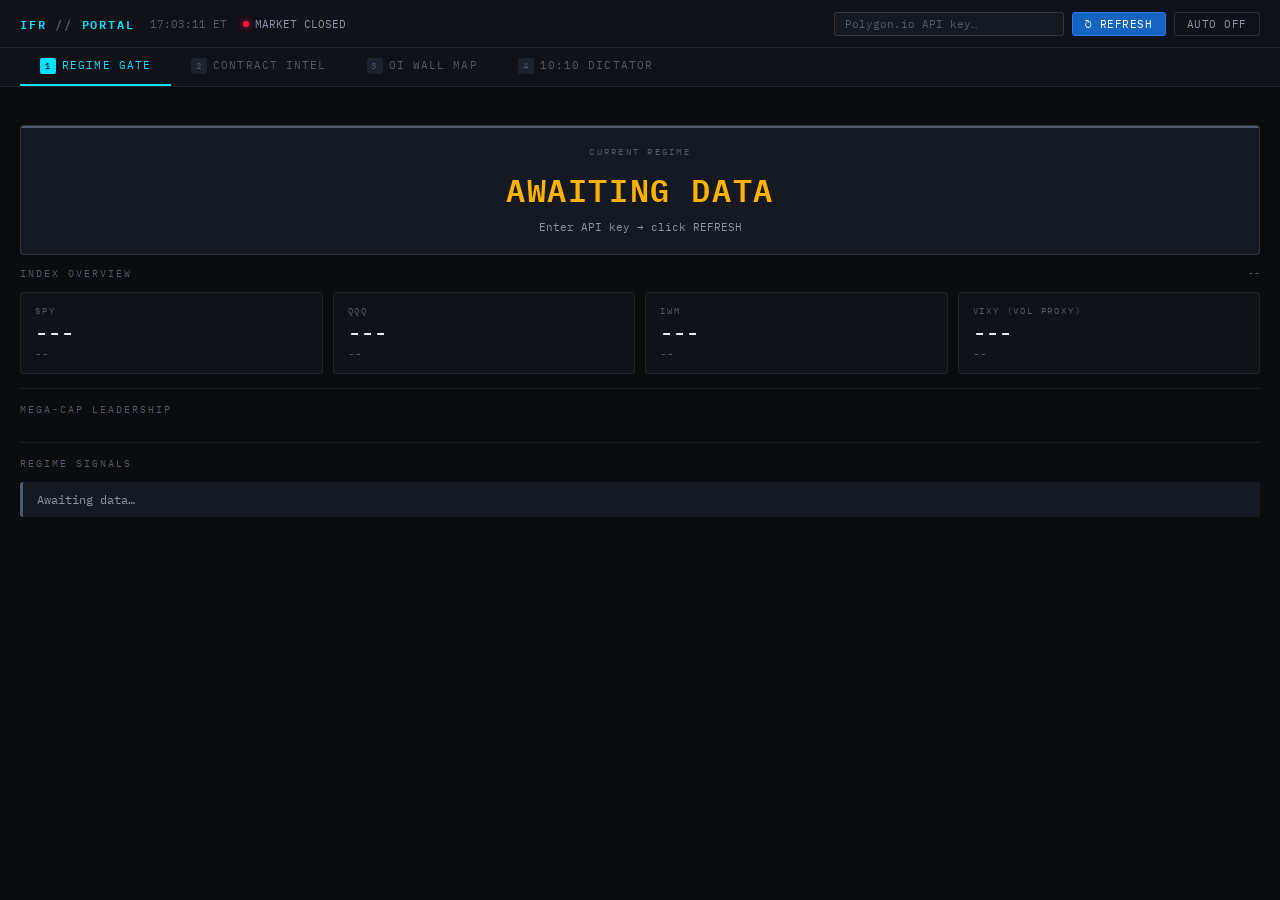
==== commit 7d8beb8c: "Add files via upload" ====
--- a/index.html
+++ b/index.html
@@ -11,7 +11,7 @@
     --border:rgba(255,255,255,0.07);--border2:rgba(255,255,255,0.12);
     --text:#e8edf5;--text2:#8b95a6;--text3:#505a68;
     --green:#00e676;--red:#ff1744;--amber:#ffb300;
-    --blue:#2979ff;--blue2:#1565c0;--cyan:#00e5ff;--purple:#7c4dff;
+    --blue:#2979ff;--blue2:#1565c0;--cyan:#00e5ff;
     --mono:'IBM Plex Mono',monospace;
   }
   *{box-sizing:border-box;margin:0;padding:0;}
@@ -23,10 +23,12 @@
   .logo span{color:var(--text3);}
   .topbar-clock{font-size:11px;color:var(--text3);}
   .market-status{display:flex;align-items:center;gap:6px;font-size:11px;color:var(--text2);}
-  .market-dot{width:6px;height:6px;border-radius:50%;background:var(--green);box-shadow:0 0 6px var(--green);animation:pulse 2s infinite;}
-  .market-dot.closed{background:var(--red);box-shadow:0 0 6px var(--red);animation:none;}
-  .market-dot.pre{background:var(--amber);box-shadow:0 0 6px var(--amber);}
+  .market-dot{width:6px;height:6px;border-radius:50%;}
+  .market-dot.open{background:var(--green);box-shadow:0 0 6px var(--green);animation:pulse 2s infinite;}
+  .market-dot.closed{background:var(--red);box-shadow:0 0 6px var(--red);}
+  .market-dot.pre{background:var(--amber);box-shadow:0 0 6px var(--amber);animation:pulse 2s infinite;}
   @keyframes pulse{0%,100%{opacity:1;}50%{opacity:.4;}}
+
   .api-status{display:flex;align-items:center;gap:8px;}
   .api-key-input{background:var(--bg3);border:1px solid var(--border2);color:var(--text2);font-family:var(--mono);font-size:11px;padding:4px 10px;border-radius:3px;width:230px;outline:none;}
   .api-key-input:focus{border-color:var(--cyan);color:var(--text);}
@@ -34,120 +36,119 @@
   .btn{background:transparent;border:1px solid var(--border2);color:var(--text2);font-family:var(--mono);font-size:11px;padding:4px 12px;border-radius:3px;cursor:pointer;letter-spacing:.05em;transition:all .15s;}
   .btn:hover{border-color:var(--cyan);color:var(--cyan);}
   .btn.active{background:var(--cyan);color:var(--bg);border-color:var(--cyan);}
-  .btn-refresh{background:var(--blue2);border-color:var(--blue);color:#fff;}
-  .btn-refresh:hover{background:var(--blue);}
+  .btn-go{background:var(--blue2);border-color:var(--blue);color:#fff;}
+  .btn-go:hover{background:var(--blue);color:#fff;}
 
   .tabs{display:flex;background:var(--bg2);border-bottom:1px solid var(--border);padding:0 20px;}
   .tab{padding:10px 20px;font-size:11px;letter-spacing:.1em;text-transform:uppercase;color:var(--text3);cursor:pointer;border-bottom:2px solid transparent;transition:all .15s;user-select:none;white-space:nowrap;}
   .tab:hover{color:var(--text2);}
   .tab.active{color:var(--cyan);border-bottom-color:var(--cyan);}
-  .tab-number{display:inline-block;width:16px;height:16px;border-radius:2px;background:var(--bg4);color:var(--text3);font-size:9px;text-align:center;line-height:16px;margin-right:6px;}
-  .tab.active .tab-number{background:var(--cyan);color:var(--bg);}
+  .tab-n{display:inline-block;width:16px;height:16px;border-radius:2px;background:var(--bg4);color:var(--text3);font-size:9px;text-align:center;line-height:16px;margin-right:6px;}
+  .tab.active .tab-n{background:var(--cyan);color:var(--bg);}
 
   .main{padding:16px 20px;}
-  .tab-panel{display:none;}
-  .tab-panel.active{display:block;}
-
-  .section-header{display:flex;align-items:center;justify-content:space-between;margin-bottom:12px;}
-  .section-title{font-size:10px;letter-spacing:.2em;text-transform:uppercase;color:var(--text3);}
-
-  .grid-4{display:grid;grid-template-columns:repeat(4,1fr);gap:10px;margin-bottom:12px;}
-  .grid-3{display:grid;grid-template-columns:repeat(3,1fr);gap:10px;margin-bottom:12px;}
-  .grid-7{display:grid;grid-template-columns:repeat(7,1fr);gap:8px;margin-bottom:12px;}
+  .tab-panel{display:none;}.tab-panel.active{display:block;}
+
+  .sh{display:flex;align-items:center;justify-content:space-between;margin-bottom:12px;}
+  .st{font-size:10px;letter-spacing:.2em;text-transform:uppercase;color:var(--text3);}
+
+  .g4{display:grid;grid-template-columns:repeat(4,1fr);gap:10px;margin-bottom:12px;}
+  .g3{display:grid;grid-template-columns:repeat(3,1fr);gap:10px;margin-bottom:12px;}
+  .g5{display:grid;grid-template-columns:repeat(5,1fr);gap:10px;margin-bottom:12px;}
+  .g7{display:grid;grid-template-columns:repeat(7,1fr);gap:8px;margin-bottom:12px;}
 
   .card{background:var(--bg2);border:1px solid var(--border);border-radius:4px;padding:12px 14px;}
-  .card-label{font-size:9px;letter-spacing:.2em;text-transform:uppercase;color:var(--text3);margin-bottom:4px;}
-  .card-value{font-size:22px;font-weight:600;line-height:1.1;}
-  .card-sub{font-size:11px;color:var(--text3);margin-top:3px;}
-
-  .val-green{color:var(--green)!important;}
-  .val-red{color:var(--red)!important;}
-  .val-amber{color:var(--amber)!important;}
-  .val-cyan{color:var(--cyan)!important;}
-  .val-blue{color:#5b9cff!important;}
-  .val-white{color:var(--text)!important;}
-
-  .regime-output{background:var(--bg3);border:1px solid var(--border2);border-radius:4px;padding:20px 24px;text-align:center;margin-bottom:12px;position:relative;overflow:hidden;}
-  .regime-output::before{content:'';position:absolute;top:0;left:0;right:0;height:2px;}
-  .regime-output.risk-on::before{background:var(--green);}
-  .regime-output.chop::before{background:var(--amber);}
-  .regime-output.defensive::before{background:var(--red);}
-  .regime-output.expansion::before{background:var(--cyan);}
-  .regime-label{font-size:9px;letter-spacing:.25em;text-transform:uppercase;color:var(--text3);margin-bottom:8px;}
-  .regime-value{font-size:32px;font-weight:600;letter-spacing:.05em;}
-  .regime-sub{font-size:11px;color:var(--text2);margin-top:6px;}
-
-  .ticker-card{background:var(--bg2);border:1px solid var(--border);border-radius:4px;padding:10px 12px;}
-  .ticker-sym{font-size:11px;font-weight:600;color:var(--text2);margin-bottom:4px;}
-  .ticker-price{font-size:16px;font-weight:600;}
-  .ticker-chg{font-size:10px;margin-top:2px;}
-
-  .oi-row{display:flex;align-items:center;gap:8px;margin-bottom:6px;}
-  .oi-label{width:56px;font-size:11px;color:var(--text2);text-align:right;flex-shrink:0;}
-  .oi-bar-wrap{flex:1;height:20px;background:var(--bg3);border-radius:2px;overflow:hidden;}
-  .oi-bar{height:100%;border-radius:2px;display:flex;align-items:center;padding-left:6px;font-size:10px;font-weight:500;}
-  .oi-bar.call{background:rgba(0,230,118,.25);color:var(--green);}
-  .oi-bar.put{background:rgba(255,23,68,.25);color:var(--red);}
-  .oi-oi{width:60px;font-size:10px;color:var(--text3);text-align:right;flex-shrink:0;}
-
-  .data-table{width:100%;border-collapse:collapse;font-size:12px;}
-  .data-table th{font-size:9px;letter-spacing:.15em;text-transform:uppercase;color:var(--text3);padding:6px 10px;text-align:right;border-bottom:1px solid var(--border);font-weight:400;}
-  .data-table th:first-child{text-align:left;}
-  .data-table td{padding:7px 10px;text-align:right;border-bottom:1px solid rgba(255,255,255,.03);font-size:12px;color:var(--text);}
-  .data-table td:first-child{text-align:left;color:var(--text2);}
-  .data-table tr:hover td{background:rgba(255,255,255,.02);}
-  .data-table tr.atm td{background:rgba(0,229,255,.05);}
-  .data-table tr.atm td:first-child{color:var(--cyan);}
-
-  .greek-row{display:flex;gap:8px;margin-bottom:8px;}
-  .greek-item{flex:1;background:var(--bg3);border-radius:3px;padding:8px 10px;}
-  .greek-name{font-size:9px;letter-spacing:.15em;text-transform:uppercase;color:var(--text3);margin-bottom:3px;}
-  .greek-val{font-size:15px;font-weight:500;}
-
-  .signal-row{display:flex;align-items:center;gap:10px;padding:10px 14px;background:var(--bg3);border-radius:3px;margin-bottom:6px;border-left:3px solid transparent;}
-  .signal-row.ok{border-left-color:var(--green);}
-  .signal-row.bad{border-left-color:var(--red);}
-  .signal-row.neutral{border-left-color:var(--text3);}
-  .signal-name{color:var(--text2);flex:1;font-size:12px;}
-  .signal-value{font-size:12px;font-weight:500;}
+  .cl{font-size:9px;letter-spacing:.2em;text-transform:uppercase;color:var(--text3);margin-bottom:4px;}
+  .cv{font-size:22px;font-weight:600;line-height:1.1;}
+  .cs{font-size:11px;color:var(--text3);margin-top:3px;}
+
+  .vg{color:var(--green)!important;}
+  .vr{color:var(--red)!important;}
+  .va{color:var(--amber)!important;}
+  .vc{color:var(--cyan)!important;}
+  .vb{color:#5b9cff!important;}
+  .vw{color:var(--text)!important;}
+
+  .regime-box{background:var(--bg3);border:1px solid var(--border2);border-radius:4px;padding:20px 24px;text-align:center;margin-bottom:12px;position:relative;overflow:hidden;}
+  .regime-box::before{content:'';position:absolute;top:0;left:0;right:0;height:2px;}
+  .regime-box.risk-on::before{background:var(--green);}
+  .regime-box.chop::before{background:var(--amber);}
+  .regime-box.defensive::before{background:var(--red);}
+  .regime-box.expansion::before{background:var(--cyan);}
+  .regime-box.closed::before{background:var(--text3);}
+  .rl{font-size:9px;letter-spacing:.25em;text-transform:uppercase;color:var(--text3);margin-bottom:8px;}
+  .rv{font-size:32px;font-weight:600;letter-spacing:.05em;}
+  .rs{font-size:11px;color:var(--text2);margin-top:6px;}
+
+  .tkc{background:var(--bg2);border:1px solid var(--border);border-radius:4px;padding:10px 12px;}
+  .tks{font-size:11px;font-weight:600;color:var(--text2);margin-bottom:4px;}
+  .tkp{font-size:16px;font-weight:600;}
+  .tkch{font-size:10px;margin-top:2px;}
+
+  .sig-row{display:flex;align-items:center;gap:10px;padding:10px 14px;background:var(--bg3);border-radius:3px;margin-bottom:6px;border-left:3px solid transparent;}
+  .sig-row.ok{border-left-color:var(--green);}
+  .sig-row.bad{border-left-color:var(--red);}
+  .sig-row.neutral{border-left-color:var(--text3);}
+  .sig-name{color:var(--text2);flex:1;font-size:12px;}
+  .sig-val{font-size:12px;font-weight:500;}
 
   .verdict-box{border:1px solid var(--border2);border-radius:4px;padding:16px 20px;margin-top:12px;display:flex;align-items:center;gap:16px;}
   .verdict-box.confirmed{border-color:rgba(0,230,118,.3);background:rgba(0,230,118,.05);}
   .verdict-box.warning{border-color:rgba(255,179,0,.3);background:rgba(255,179,0,.05);}
   .verdict-box.danger{border-color:rgba(255,23,68,.3);background:rgba(255,23,68,.05);}
-  .verdict-label{font-size:9px;letter-spacing:.2em;text-transform:uppercase;color:var(--text3);margin-bottom:4px;}
-  .verdict-text{font-size:18px;font-weight:600;letter-spacing:.05em;}
-  .verdict-detail{font-size:11px;color:var(--text2);margin-top:4px;}
+  .vl{font-size:9px;letter-spacing:.2em;text-transform:uppercase;color:var(--text3);margin-bottom:4px;}
+  .vt{font-size:18px;font-weight:600;letter-spacing:.05em;}
+  .vd{font-size:11px;color:var(--text2);margin-top:4px;}
 
   .divider{border:none;border-top:1px solid var(--border);margin:14px 0;}
-  .loading-bar{height:2px;background:linear-gradient(90deg,transparent,var(--cyan),transparent);background-size:200% 100%;animation:shimmer 1.5s infinite;border-radius:1px;margin-bottom:12px;}
+  .load-bar{height:2px;background:linear-gradient(90deg,transparent,var(--cyan),transparent);background-size:200% 100%;animation:shimmer 1.5s infinite;border-radius:1px;margin-bottom:10px;}
   @keyframes shimmer{0%{background-position:-200% 0;}100%{background-position:200% 0;}}
 
-  .error-msg{background:rgba(255,23,68,.08);border:1px solid rgba(255,23,68,.2);color:var(--red);padding:10px 14px;border-radius:3px;font-size:11px;margin-bottom:10px;line-height:1.6;}
-  .info-msg{background:rgba(0,229,255,.06);border:1px solid rgba(0,229,255,.15);color:var(--cyan);padding:10px 14px;border-radius:3px;font-size:11px;margin-bottom:10px;line-height:1.6;}
-  .warn-msg{background:rgba(255,179,0,.06);border:1px solid rgba(255,179,0,.2);color:var(--amber);padding:10px 14px;border-radius:3px;font-size:11px;margin-bottom:10px;line-height:1.6;}
-
-  .ticker-search{display:flex;gap:8px;margin-bottom:12px;align-items:center;flex-wrap:wrap;}
-  .ticker-input{background:var(--bg3);border:1px solid var(--border2);color:var(--text);font-family:var(--mono);font-size:14px;font-weight:600;padding:6px 12px;border-radius:3px;width:120px;outline:none;text-transform:uppercase;}
-  .ticker-input:focus{border-color:var(--cyan);}
-  .expiry-select{background:var(--bg3);border:1px solid var(--border2);color:var(--text2);font-family:var(--mono);font-size:11px;padding:6px 10px;border-radius:3px;outline:none;}
+  .err{background:rgba(255,23,68,.08);border:1px solid rgba(255,23,68,.2);color:var(--red);padding:10px 14px;border-radius:3px;font-size:11px;margin-bottom:10px;line-height:1.6;}
+  .info{background:rgba(0,229,255,.06);border:1px solid rgba(0,229,255,.15);color:var(--cyan);padding:10px 14px;border-radius:3px;font-size:11px;margin-bottom:10px;line-height:1.6;}
+
+  .tsearch{display:flex;gap:8px;margin-bottom:12px;align-items:center;flex-wrap:wrap;}
+  .tinput{background:var(--bg3);border:1px solid var(--border2);color:var(--text);font-family:var(--mono);font-size:14px;font-weight:600;padding:6px 12px;border-radius:3px;width:110px;outline:none;text-transform:uppercase;}
+  .tinput:focus{border-color:var(--cyan);}
+  .esel{background:var(--bg3);border:1px solid var(--border2);color:var(--text2);font-family:var(--mono);font-size:11px;padding:6px 10px;border-radius:3px;outline:none;}
+  .esel:focus{border-color:var(--cyan);}
 
   .note{font-size:10px;color:var(--text3);}
-  .table-scroll{overflow-y:auto;max-height:360px;}
-  .sticky-head th{position:sticky;top:0;background:var(--bg2);z-index:2;}
-
-  .wall-badge{display:inline-block;font-size:9px;padding:1px 6px;border-radius:2px;letter-spacing:.1em;text-transform:uppercase;vertical-align:middle;margin-left:4px;}
-  .wall-call{background:rgba(0,230,118,.15);color:var(--green);}
-  .wall-put{background:rgba(255,23,68,.15);color:var(--red);}
-  .wall-atm{background:rgba(0,229,255,.15);color:var(--cyan);}
+  .tscroll{overflow-y:auto;max-height:380px;}
+  .shead th{position:sticky;top:0;background:var(--bg2);z-index:2;}
+
+  .dt{width:100%;border-collapse:collapse;font-size:12px;}
+  .dt th{font-size:9px;letter-spacing:.15em;text-transform:uppercase;color:var(--text3);padding:6px 10px;text-align:right;border-bottom:1px solid var(--border);font-weight:400;}
+  .dt th:first-child{text-align:left;}
+  .dt td{padding:7px 10px;text-align:right;border-bottom:1px solid rgba(255,255,255,.03);font-size:12px;color:var(--text);}
+  .dt td:first-child{text-align:left;color:var(--text2);}
+  .dt tr:hover td{background:rgba(255,255,255,.02);}
+  .dt tr.atm td{background:rgba(0,229,255,.06);}
+  .dt tr.atm td:first-child{color:var(--cyan);}
+
+  .greek-row{display:flex;gap:8px;margin-bottom:8px;}
+  .gitem{flex:1;background:var(--bg3);border-radius:3px;padding:8px 10px;}
+  .gname{font-size:9px;letter-spacing:.15em;text-transform:uppercase;color:var(--text3);margin-bottom:3px;}
+  .gval{font-size:15px;font-weight:500;}
+
+  .oi-row{display:flex;align-items:center;gap:8px;margin-bottom:6px;}
+  .oi-lbl{width:60px;font-size:11px;color:var(--text2);text-align:right;flex-shrink:0;}
+  .oi-wrap{flex:1;height:20px;background:var(--bg3);border-radius:2px;overflow:hidden;}
+  .oi-bar{height:100%;border-radius:2px;display:flex;align-items:center;padding-left:6px;font-size:10px;font-weight:500;}
+  .oi-bar.call{background:rgba(0,230,118,.25);color:var(--green);}
+  .oi-bar.put{background:rgba(255,23,68,.25);color:var(--red);}
+  .oi-num{width:55px;font-size:10px;color:var(--text3);text-align:right;flex-shrink:0;}
 
   .oi-cols{display:grid;grid-template-columns:1fr 1fr;gap:12px;}
 
-  /* progress indicator for sequential loading */
-  .load-status{font-size:10px;color:var(--text3);margin-bottom:10px;min-height:16px;}
-  .load-status span{color:var(--cyan);}
-
-  @media(max-width:900px){.grid-4{grid-template-columns:repeat(2,1fr);}.grid-7{grid-template-columns:repeat(4,1fr);}}
+  .wb{display:inline-block;font-size:9px;padding:1px 6px;border-radius:2px;letter-spacing:.1em;text-transform:uppercase;vertical-align:middle;margin-left:4px;}
+  .wc{background:rgba(0,230,118,.15);color:var(--green);}
+  .wp{background:rgba(255,23,68,.15);color:var(--red);}
+  .wa{background:rgba(0,229,255,.15);color:var(--cyan);}
+
+  .lstatus{font-size:10px;color:var(--cyan);margin-bottom:8px;min-height:14px;}
+
+  @media(max-width:900px){.g4{grid-template-columns:repeat(2,1fr);}.g7{grid-template-columns:repeat(4,1fr);}}
   ::-webkit-scrollbar{width:4px;height:4px;}
   ::-webkit-scrollbar-track{background:transparent;}
   ::-webkit-scrollbar-thumb{background:var(--border2);border-radius:2px;}
@@ -160,196 +161,194 @@
     <div class="logo">IFR<span> // </span>PORTAL</div>
     <div class="topbar-clock" id="clock">--:--:-- ET</div>
     <div class="market-status">
-      <div class="market-dot closed" id="market-dot"></div>
-      <span id="market-status-text">--</span>
+      <div class="market-dot closed" id="mdot"></div>
+      <span id="mstatus">--</span>
     </div>
   </div>
   <div class="api-status">
     <input class="api-key-input" id="api-key" type="password" placeholder="Polygon.io API key…" autocomplete="off"/>
-    <button class="btn btn-refresh" onclick="refreshAll()">↻ REFRESH</button>
+    <button class="btn btn-go" onclick="refreshAll()">↻ REFRESH</button>
     <button class="btn" id="auto-btn" onclick="toggleAuto()">AUTO OFF</button>
   </div>
 </div>
 
 <div class="tabs">
-  <div class="tab active" onclick="switchTab(0)"><span class="tab-number">1</span>REGIME GATE</div>
-  <div class="tab" onclick="switchTab(1)"><span class="tab-number">2</span>CONTRACT INTEL</div>
-  <div class="tab" onclick="switchTab(2)"><span class="tab-number">3</span>OI WALL MAP</div>
-  <div class="tab" onclick="switchTab(3)"><span class="tab-number">4</span>10:10 DICTATOR</div>
+  <div class="tab active" onclick="switchTab(0)"><span class="tab-n">1</span>REGIME GATE</div>
+  <div class="tab" onclick="switchTab(1)"><span class="tab-n">2</span>CONTRACT INTEL</div>
+  <div class="tab" onclick="switchTab(2)"><span class="tab-n">3</span>OI WALL MAP</div>
+  <div class="tab" onclick="switchTab(3)"><span class="tab-n">4</span>10:10 DICTATOR</div>
 </div>
 
 <div class="main">
 
-  <!-- TAB 1 – REGIME GATE -->
-  <div class="tab-panel active" id="panel-0">
-    <div id="regime-loading" class="loading-bar" style="display:none;"></div>
-    <div id="regime-load-status" class="load-status"></div>
-    <div id="regime-error" class="error-msg" style="display:none;"></div>
-
-    <div class="regime-output chop" id="regime-output">
-      <div class="regime-label">current regime</div>
-      <div class="regime-value val-amber" id="regime-value">AWAITING DATA</div>
-      <div class="regime-sub" id="regime-sub">Enter API key → click REFRESH</div>
+<!-- ═══════════════ TAB 1 – REGIME GATE ═══════════════ -->
+<div class="tab-panel active" id="panel-0">
+  <div id="r-loading" class="load-bar" style="display:none;"></div>
+  <div id="r-status" class="lstatus"></div>
+  <div id="r-error" class="err" style="display:none;"></div>
+
+  <div class="regime-box closed" id="regime-box">
+    <div class="rl">current regime</div>
+    <div class="rv va" id="regime-val">AWAITING DATA</div>
+    <div class="rs" id="regime-sub">Enter API key → click REFRESH</div>
+  </div>
+
+  <div class="sh"><div class="st">index overview</div><div id="r-ts" class="note">--</div></div>
+  <div class="g4">
+    <div class="card"><div class="cl">SPY</div><div class="cv" id="spy-p">---</div><div class="cs" id="spy-c">--</div></div>
+    <div class="card"><div class="cl">QQQ</div><div class="cv" id="qqq-p">---</div><div class="cs" id="qqq-c">--</div></div>
+    <div class="card"><div class="cl">IWM</div><div class="cv" id="iwm-p">---</div><div class="cs" id="iwm-c">--</div></div>
+    <div class="card"><div class="cl">VIXY (vol proxy)</div><div class="cv" id="vix-p">---</div><div class="cs" id="vix-c">--</div></div>
+  </div>
+
+  <hr class="divider">
+  <div class="sh"><div class="st">mega-cap leadership</div></div>
+  <div class="g7" id="mega-grid"></div>
+
+  <hr class="divider">
+  <div class="sh"><div class="st">regime signals</div></div>
+  <div id="r-signals"><div class="sig-row neutral"><div class="sig-name">Awaiting data…</div></div></div>
+</div>
+
+<!-- ═══════════════ TAB 2 – CONTRACT INTEL ═══════════════ -->
+<div class="tab-panel" id="panel-1">
+  <div class="tsearch">
+    <input class="tinput" id="ct-ticker" value="SPY" maxlength="6" placeholder="TICKER"/>
+    <select class="esel" id="expiry-sel"><option value="">All expirations</option></select>
+    <button class="btn btn-go" onclick="loadChain()">↻ LOAD CHAIN</button>
+    <span class="note" id="ct-ts">--</span>
+  </div>
+  <div id="ct-loading" class="load-bar" style="display:none;"></div>
+  <div id="ct-error" class="err" style="display:none;"></div>
+
+  <div class="g4">
+    <div class="card"><div class="cl">Underlying</div><div class="cv" id="ct-price">---</div><div class="cs" id="ct-pchg">--</div></div>
+    <div class="card"><div class="cl">ATM Strike</div><div class="cv vc" id="ct-atm">---</div><div class="cs" id="ct-atmsub">--</div></div>
+    <div class="card"><div class="cl">IV Avg (ATM ±3)</div><div class="cv va" id="ct-iv">---</div><div class="cs" id="ct-ivenv">--</div></div>
+    <div class="card"><div class="cl">P/C OI Ratio</div><div class="cv" id="ct-pcr">---</div><div class="cs" id="ct-pcrsub">--</div></div>
+  </div>
+
+  <!-- Expected move row — new, aligned with Market Chameleon -->
+  <div class="g3" id="expiry-stats-row" style="display:none;">
+    <div class="card"><div class="cl">Expected Move (1σ)</div><div class="cv vc" id="em-val">--</div><div class="cs" id="em-sub">--</div></div>
+    <div class="card"><div class="cl">Call OI (expiry)</div><div class="cv vg" id="em-coi">--</div><div class="cs" id="em-sub2">--</div></div>
+    <div class="card"><div class="cl">Put OI (expiry)</div><div class="cv vr" id="em-poi">--</div><div class="cs" id="em-sub3">--</div></div>
+  </div>
+
+  <div class="sh"><div class="st">ATM greeks snapshot</div></div>
+  <div class="greek-row">
+    <div class="gitem"><div class="gname">Delta (call)</div><div class="gval vg" id="g-delta">--</div></div>
+    <div class="gitem"><div class="gname">Gamma</div><div class="gval va" id="g-gamma">--</div></div>
+    <div class="gitem"><div class="gname">Theta (call)</div><div class="gval vr" id="g-theta">--</div></div>
+    <div class="gitem"><div class="gname">Vega</div><div class="gval vb" id="g-vega">--</div></div>
+    <div class="gitem"><div class="gname">IV call ATM</div><div class="gval va" id="g-ivc">--</div></div>
+  </div>
+
+  <div class="sh"><div class="st">options chain</div><span class="note" id="chain-ct">--</span></div>
+  <div class="tscroll">
+    <table class="dt shead">
+      <thead><tr>
+        <th>Strike</th><th>C Bid</th><th>C Ask</th><th>C OI</th><th>C IV</th><th>C Δ</th><th>C Γ</th>
+        <th>P Bid</th><th>P Ask</th><th>P OI</th><th>P IV</th><th>P Δ</th>
+      </tr></thead>
+      <tbody id="chain-body"><tr><td colspan="12" style="color:var(--text3);text-align:center;padding:20px;">Enter ticker → LOAD CHAIN</td></tr></tbody>
+    </table>
+  </div>
+</div>
+
+<!-- ═══════════════ TAB 3 – OI WALL MAP ═══════════════ -->
+<div class="tab-panel" id="panel-2">
+  <div class="tsearch">
+    <input class="tinput" id="oi-ticker" value="SPY" maxlength="6" placeholder="TICKER"/>
+    <button class="btn btn-go" onclick="loadOI()">↻ LOAD OI MAP</button>
+    <span class="note" id="oi-ts">--</span>
+  </div>
+  <div id="oi-loading" class="load-bar" style="display:none;"></div>
+  <div id="oi-error" class="err" style="display:none;"></div>
+
+  <div class="g3">
+    <div class="card"><div class="cl">Call Wall <span class="wb wc">RESISTANCE</span></div><div class="cv vg" id="cwall">---</div><div class="cs" id="cwall-s">--</div></div>
+    <div class="card"><div class="cl">Put Wall <span class="wb wp">SUPPORT</span></div><div class="cv vr" id="pwall">---</div><div class="cs" id="pwall-s">--</div></div>
+    <div class="card"><div class="cl">Max Pain <span class="wb wa">DEALER</span></div><div class="cv va" id="mpain">---</div><div class="cs" id="mpain-s">--</div></div>
+  </div>
+
+  <div class="oi-cols">
+    <div><div class="sh"><div class="st">call OI distribution</div></div><div id="call-bars"><div class="note" style="padding:8px 0;">Load ticker above</div></div></div>
+    <div><div class="sh"><div class="st">put OI distribution</div></div><div id="put-bars"><div class="note" style="padding:8px 0;">Load ticker above</div></div></div>
+  </div>
+
+  <hr class="divider">
+  <div class="sh"><div class="st">OI summary table (top 20 by total OI)</div></div>
+  <div class="tscroll">
+    <table class="dt shead">
+      <thead><tr><th>Strike</th><th>Call OI</th><th>Put OI</th><th>Net OI</th><th>C/P Ratio</th><th>Tag</th></tr></thead>
+      <tbody id="oi-body"><tr><td colspan="6" style="color:var(--text3);text-align:center;padding:20px;">Enter ticker → LOAD OI MAP</td></tr></tbody>
+    </table>
+  </div>
+</div>
+
+<!-- ═══════════════ TAB 4 – 10:10 DICTATOR ═══════════════ -->
+<div class="tab-panel" id="panel-3">
+  <div id="d-loading" class="load-bar" style="display:none;"></div>
+  <div id="d-error" class="err" style="display:none;"></div>
+  <div class="sh"><div class="st">9:35 – 10:10 evaluation</div><div class="note" id="d-ts">Run REFRESH to evaluate</div></div>
+  <div id="d-signals"><div class="sig-row neutral"><div class="sig-name">Awaiting data…</div></div></div>
+  <div class="verdict-box warning" id="vbox">
+    <div style="flex:1;">
+      <div class="vl">10:10 verdict</div>
+      <div class="vt va" id="v-text">PENDING</div>
+      <div class="vd" id="v-detail">Load regime data first</div>
     </div>
-
-    <div class="section-header">
-      <div class="section-title">index overview</div>
-      <div id="regime-ts" class="note">--</div>
+    <div style="text-align:right;">
+      <div class="cl">Confidence</div>
+      <div style="font-size:22px;font-weight:600;" id="v-conf">--</div>
     </div>
-    <div class="grid-4">
-      <div class="card"><div class="card-label">SPY</div><div class="card-value" id="spy-price">---</div><div class="card-sub" id="spy-chg">--</div></div>
-      <div class="card"><div class="card-label">QQQ</div><div class="card-value" id="qqq-price">---</div><div class="card-sub" id="qqq-chg">--</div></div>
-      <div class="card"><div class="card-label">IWM</div><div class="card-value" id="iwm-price">---</div><div class="card-sub" id="iwm-chg">--</div></div>
-      <div class="card"><div class="card-label">VIXY (vol proxy)</div><div class="card-value" id="vix-price">---</div><div class="card-sub" id="vix-chg">--</div></div>
-    </div>
-
-    <hr class="divider">
-    <div class="section-header"><div class="section-title">mega-cap leadership</div></div>
-    <div class="grid-7" id="mega-grid"></div>
-
-    <hr class="divider">
-    <div class="section-header"><div class="section-title">regime signals</div></div>
-    <div id="regime-signals">
-      <div class="signal-row neutral"><div class="signal-name">Awaiting data…</div></div>
-    </div>
-  </div>
-
-  <!-- TAB 2 – CONTRACT INTEL -->
-  <div class="tab-panel" id="panel-1">
-    <div class="info-msg" id="chain-info-msg">Uses <strong>/v3/snapshot/options/{ticker}</strong> — confirmed working on your plan (200 OK for SPY).</div>
-    <div class="ticker-search">
-      <input class="ticker-input" id="contract-ticker" value="SPY" maxlength="6" placeholder="TICKER"/>
-      <select class="expiry-select" id="expiry-select"><option value="">All expirations</option></select>
-      <button class="btn btn-refresh" onclick="loadContractIntel()">↻ LOAD CHAIN</button>
-      <span class="note" id="contract-ts">--</span>
-    </div>
-    <div id="contract-loading" class="loading-bar" style="display:none;"></div>
-    <div id="contract-error" class="error-msg" style="display:none;"></div>
-
-    <div class="grid-4">
-      <div class="card"><div class="card-label">Underlying</div><div class="card-value" id="c-underlying">---</div><div class="card-sub" id="c-underlying-chg">--</div></div>
-      <div class="card"><div class="card-label">ATM Strike</div><div class="card-value val-cyan" id="c-atm">---</div><div class="card-sub" id="c-atm-sub">--</div></div>
-      <div class="card"><div class="card-label">IV Avg (ATM ±3)</div><div class="card-value val-amber" id="c-iv">---</div><div class="card-sub" id="c-iv-env">--</div></div>
-      <div class="card"><div class="card-label">P/C OI Ratio</div><div class="card-value" id="c-pcr">---</div><div class="card-sub" id="c-pcr-sub">--</div></div>
-    </div>
-
-    <div class="section-header"><div class="section-title">ATM greeks snapshot</div></div>
-    <div class="greek-row">
-      <div class="greek-item"><div class="greek-name">Delta (call)</div><div class="greek-val val-green" id="g-delta">--</div></div>
-      <div class="greek-item"><div class="greek-name">Gamma</div><div class="greek-val val-amber" id="g-gamma">--</div></div>
-      <div class="greek-item"><div class="greek-name">Theta (call)</div><div class="greek-val val-red" id="g-theta">--</div></div>
-      <div class="greek-item"><div class="greek-name">Vega</div><div class="greek-val val-blue" id="g-vega">--</div></div>
-      <div class="greek-item"><div class="greek-name">IV call ATM</div><div class="greek-val val-amber" id="g-iv-call">--</div></div>
-    </div>
-
-    <div class="section-header"><div class="section-title">options chain</div><span class="note" id="chain-count">--</span></div>
-    <div class="table-scroll">
-      <table class="data-table sticky-head">
-        <thead><tr>
-          <th>Strike</th><th>C Bid</th><th>C Ask</th><th>C OI</th><th>C IV</th><th>C Δ</th><th>C Γ</th>
-          <th>P Bid</th><th>P Ask</th><th>P OI</th><th>P IV</th><th>P Δ</th>
-        </tr></thead>
-        <tbody id="chain-body"><tr><td colspan="12" style="color:var(--text3);text-align:center;padding:20px;">Enter ticker and click LOAD CHAIN</td></tr></tbody>
-      </table>
-    </div>
-  </div>
-
-  <!-- TAB 3 – OI WALL MAP -->
-  <div class="tab-panel" id="panel-2">
-    <div class="ticker-search">
-      <input class="ticker-input" id="oi-ticker" value="SPY" maxlength="6" placeholder="TICKER"/>
-      <button class="btn btn-refresh" onclick="loadOIWall()">↻ LOAD OI MAP</button>
-      <span class="note" id="oi-ts">--</span>
-    </div>
-    <div id="oi-loading" class="loading-bar" style="display:none;"></div>
-    <div id="oi-error" class="error-msg" style="display:none;"></div>
-
-    <div class="grid-3">
-      <div class="card"><div class="card-label">Call Wall <span class="wall-badge wall-call">RESISTANCE</span></div><div class="card-value val-green" id="call-wall">---</div><div class="card-sub" id="call-wall-oi">--</div></div>
-      <div class="card"><div class="card-label">Put Wall <span class="wall-badge wall-put">SUPPORT</span></div><div class="card-value val-red" id="put-wall">---</div><div class="card-sub" id="put-wall-oi">--</div></div>
-      <div class="card"><div class="card-label">Max Pain <span class="wall-badge wall-atm">DEALER</span></div><div class="card-value val-amber" id="max-pain">---</div><div class="card-sub" id="max-pain-sub">--</div></div>
-    </div>
-
-    <div class="oi-cols">
-      <div>
-        <div class="section-header"><div class="section-title">call OI distribution</div></div>
-        <div id="call-oi-bars"><div class="note" style="padding:10px 0;">Load a ticker above</div></div>
-      </div>
-      <div>
-        <div class="section-header"><div class="section-title">put OI distribution</div></div>
-        <div id="put-oi-bars"><div class="note" style="padding:10px 0;">Load a ticker above</div></div>
-      </div>
-    </div>
-
-    <hr class="divider">
-    <div class="section-header"><div class="section-title">OI summary table (top 20 by total OI)</div></div>
-    <div class="table-scroll">
-      <table class="data-table sticky-head">
-        <thead><tr><th>Strike</th><th>Call OI</th><th>Put OI</th><th>Net OI</th><th>C/P Ratio</th><th>Tag</th></tr></thead>
-        <tbody id="oi-body"><tr><td colspan="6" style="color:var(--text3);text-align:center;padding:20px;">Enter ticker and click LOAD OI MAP</td></tr></tbody>
-      </table>
-    </div>
-  </div>
-
-  <!-- TAB 4 – 10:10 DICTATOR -->
-  <div class="tab-panel" id="panel-3">
-    <div id="dictator-loading" class="loading-bar" style="display:none;"></div>
-    <div id="dictator-error" class="error-msg" style="display:none;"></div>
-    <div class="section-header">
-      <div class="section-title">9:35 – 10:10 evaluation</div>
-      <div class="note" id="dictator-ts">Run REFRESH to evaluate</div>
-    </div>
-    <div id="dictator-signals"><div class="signal-row neutral"><div class="signal-name">Awaiting data…</div></div></div>
-    <div class="verdict-box warning" id="verdict-box">
-      <div style="flex:1;">
-        <div class="verdict-label">10:10 verdict</div>
-        <div class="verdict-text" id="verdict-text" style="color:var(--amber);">PENDING</div>
-        <div class="verdict-detail" id="verdict-detail">Load regime data first</div>
-      </div>
-      <div style="text-align:right;">
-        <div class="card-label">Confidence</div>
-        <div style="font-size:22px;font-weight:600;" id="verdict-confidence">--</div>
-      </div>
-    </div>
-    <hr class="divider">
-    <div class="section-header"><div class="section-title">overnight candidate filter</div></div>
-    <div class="info-msg" id="overnight-msg">Run regime gate first to populate overnight candidates.</div>
-    <div class="grid-7" id="overnight-grid"></div>
-  </div>
-
+  </div>
+  <hr class="divider">
+  <div class="sh"><div class="st">overnight candidate filter</div></div>
+  <div class="info" id="og-msg">Run REFRESH to populate overnight candidates.</div>
+  <div class="g7" id="og-grid"></div>
 </div>
 
+</div><!-- /main -->
+
 <script>
 // ═══════════════════════════════════════════════════════════════
 // CONFIG
 // ═══════════════════════════════════════════════════════════════
-const API_BASE = 'https://api.polygon.io';
-const MEGA    = ['NVDA','MSFT','META','AAPL','AMZN','TSLA','AMD'];
-const INDICES = ['SPY','QQQ','IWM','VIXY'];
-const ALL_SYM = [...INDICES, ...MEGA]; // 11 tickers
-
-let autoTimer = null;
-let autoOn = false;
-let cachedRegimeData = null;
-
-// ═══════════════════════════════════════════════════════════════
-// CLOCK
-// ═══════════════════════════════════════════════════════════════
-function updateClock() {
-  const et = new Date(new Date().toLocaleString('en-US',{timeZone:'America/New_York'}));
-  const pad = n => String(n).padStart(2,'0');
-  document.getElementById('clock').textContent =
-    `${pad(et.getHours())}:${pad(et.getMinutes())}:${pad(et.getSeconds())} ET`;
-  const h=et.getHours(), m=et.getMinutes(), d=et.getDay(), wk=d>=1&&d<=5;
-  const open = wk && (h>9||(h===9&&m>=30)) && h<16;
-  const pre  = wk && h>=4 && (h<9||(h===9&&m<30));
-  const dot=document.getElementById('market-dot');
-  const txt=document.getElementById('market-status-text');
-  if(open)     {dot.className='market-dot';     txt.textContent='MARKET OPEN';}
-  else if(pre) {dot.className='market-dot pre'; txt.textContent='PRE-MARKET';}
+const BASE  = 'https://api.polygon.io';
+const MEGA  = ['NVDA','MSFT','META','AAPL','AMZN','TSLA','AMD'];
+const IDX   = ['SPY','QQQ','IWM','VIXY'];
+const ALL   = [...IDX, ...MEGA];
+
+let autoT   = null;
+let autoOn  = false;
+let cache   = null;   // regime data cache { sym: {price, prevClose, pct, high, low, chgDay} }
+let chainContracts = []; // cached for expiry re-render
+
+// ═══════════════════════════════════════════════════════════════
+// CLOCK + MARKET STATUS
+// ═══════════════════════════════════════════════════════════════
+function updateClock(){
+  const et  = new Date(new Date().toLocaleString('en-US',{timeZone:'America/New_York'}));
+  const pad = n=>String(n).padStart(2,'0');
+  document.getElementById('clock').textContent=`${pad(et.getHours())}:${pad(et.getMinutes())}:${pad(et.getSeconds())} ET`;
+  const h=et.getHours(),m=et.getMinutes(),dw=et.getDay();
+  const wk=dw>=1&&dw<=5;
+  const open=wk&&(h>9||(h===9&&m>=30))&&h<16;
+  const pre =wk&&h>=4&&(h<9||(h===9&&m<30));
+  const dot=document.getElementById('mdot'), txt=document.getElementById('mstatus');
+  if(open)     {dot.className='market-dot open';  txt.textContent='MARKET OPEN';}
+  else if(pre) {dot.className='market-dot pre';   txt.textContent='PRE-MARKET';}
   else         {dot.className='market-dot closed'; txt.textContent='MARKET CLOSED';}
 }
 setInterval(updateClock,1000); updateClock();
+
+function isMarketOpen(){
+  const et=new Date(new Date().toLocaleString('en-US',{timeZone:'America/New_York'}));
+  const h=et.getHours(),m=et.getMinutes(),dw=et.getDay();
+  return dw>=1&&dw<=5&&(h>9||(h===9&&m>=30))&&h<16;
+}
 
 // ═══════════════════════════════════════════════════════════════
 // TABS / AUTO
@@ -360,428 +359,419 @@
 }
 function toggleAuto(){
   autoOn=!autoOn;
-  const btn=document.getElementById('auto-btn');
-  if(autoOn){btn.textContent='AUTO ON';btn.classList.add('active');autoTimer=setInterval(refreshAll,60000);}
-  else{btn.textContent='AUTO OFF';btn.classList.remove('active');clearInterval(autoTimer);}
+  const b=document.getElementById('auto-btn');
+  if(autoOn){b.textContent='AUTO ON';b.classList.add('active');autoT=setInterval(refreshAll,60000);}
+  else{b.textContent='AUTO OFF';b.classList.remove('active');clearInterval(autoT);}
 }
 
 // ═══════════════════════════════════════════════════════════════
 // HELPERS
 // ═══════════════════════════════════════════════════════════════
-const fmtPct   = v => (v>=0?'+':'')+Number(v).toFixed(2)+'%';
-const fmtPrice = v => '$'+Number(v).toFixed(2);
-const fmtOI    = v => v>=1e6?(v/1e6).toFixed(1)+'M':v>=1000?(v/1000).toFixed(1)+'K':String(v||0);
-const ts       = () => new Date().toLocaleTimeString('en-US',{timeZone:'America/New_York',hour12:false})+' ET';
-const chgColor = p => p>0.5?'val-green':p<-0.5?'val-red':'val-amber';
-const key      = () => document.getElementById('api-key').value.trim();
-
-function showEl(id,msg){const e=document.getElementById(id);if(msg!==undefined)e.innerHTML=msg;e.style.display='block';}
-function hideEl(id){document.getElementById(id).style.display='none';}
-function setStatus(msg){document.getElementById('regime-load-status').innerHTML=msg;}
-
-// ═══════════════════════════════════════════════════════════════
-// CORE PRICE STRATEGY
-// Priority order (stops when we get data):
-//   1. /v2/aggs/ticker/{sym}/prev          → prev close + prev OHLC (free tier)
-//   2. /v3/snapshot/options/{sym} underlying → live price if options exist
-//   3. Fallback: show prev close as price, 0% change
-// ═══════════════════════════════════════════════════════════════
-async function fetchPrev(sym) {
-  // /v2/aggs/ticker/{sym}/prev — works on all plans, returns last completed trading day
-  const url = `${API_BASE}/v2/aggs/ticker/${sym}/prev?adjusted=true&apiKey=${key()}`;
-  const r = await fetch(url);
-  if (!r.ok) return null;
-  const d = await r.json();
-  const res = d?.results?.[0];
-  if (!res) return null;
-  return { c: res.c, o: res.o, h: res.h, l: res.l, v: res.v };
-}
-
-async function fetchUnderlyingFromOptions(sym) {
-  // Pull underlying price from options snapshot — already authorized on your plan
-  // We only need 1 contract to get the underlying_asset.price
-  const url = `${API_BASE}/v3/snapshot/options/${sym}?limit=1&apiKey=${key()}`;
-  const r = await fetch(url);
-  if (!r.ok) return null;
-  const d = await r.json();
-  return d?.results?.[0]?.underlying_asset?.price || null;
-}
-
-// Sequential fetch with delay between requests to avoid 429
-async function sleep(ms){ return new Promise(res=>setTimeout(res,ms)); }
-
-async function fetchTickerSequential(sym, delayMs=120) {
-  await sleep(delayMs);
-  const prev = await fetchPrev(sym);
-
-  let livePrice = null;
-  // For equities, try to get live price from options snapshot underlying field
-  // This is authorized on Massive plan (confirmed 200 on /v3/snapshot/options/SPY)
-  // Only do this for the 4 liquid tickers to minimize calls
-  if (['SPY','QQQ','IWM','VIXY','NVDA','MSFT','META','AAPL','AMZN','TSLA','AMD'].includes(sym)) {
-    livePrice = await fetchUnderlyingFromOptions(sym);
-  }
-
-  const price    = livePrice || prev?.c || 0;
-  const prevClose = prev?.c   || price;
-  const pct      = prevClose ? ((price - prevClose)/prevClose)*100 : 0;
-
-  return {
-    sym,
-    price,
-    prevClose,
-    pct,
-    high: prev?.h || price,
-    low:  prev?.l || price,
-    // if live price == prev close, pct will be 0 — flag it
-    isLive: !!livePrice
-  };
-}
-
-// ═══════════════════════════════════════════════════════════════
-// REFRESH ALL
-// ═══════════════════════════════════════════════════════════════
-async function refreshAll(){
-  if(!key()){showEl('regime-error','Enter your Polygon.io API key first');return;}
-  hideEl('regime-error');
-  await loadRegimeGate();
-  await loadDictator();
-}
-
-// ═══════════════════════════════════════════════════════════════
-// TAB 1 — REGIME GATE
-// Fetches tickers sequentially with small delay to avoid 429
-// ═══════════════════════════════════════════════════════════════
-async function loadRegimeGate(){
-  hideEl('regime-error');
-  showEl('regime-loading');
-  setStatus('Initializing…');
-
-  const snaps = {};
-  const errors = [];
-
-  // Fetch sequentially — 120ms apart avoids 429 on any plan tier
-  for(let i=0; i<ALL_SYM.length; i++){
-    const sym = ALL_SYM[i];
-    setStatus(`Loading <span>${sym}</span> (${i+1}/${ALL_SYM.length})…`);
-    try {
-      snaps[sym] = await fetchTickerSequential(sym, i===0 ? 0 : 120);
-    } catch(e){
-      errors.push(sym+': '+e.message);
-      snaps[sym] = {sym, price:0, prevClose:0, pct:0, high:0, low:0, isLive:false};
+const fp    = v=>'$'+Number(v).toFixed(2);
+const fpc   = v=>(v>=0?'+':'')+Number(v).toFixed(2)+'%';
+const foi   = v=>v>=1e6?(v/1e6).toFixed(1)+'M':v>=1000?(v/1000).toFixed(1)+'K':String(v||0);
+const ts    = ()=>new Date().toLocaleTimeString('en-US',{timeZone:'America/New_York',hour12:false})+' ET';
+const cc    = p=>p>0.5?'vg':p<-0.5?'vr':'va';
+const K     = ()=>document.getElementById('api-key').value.trim();
+function show(id,msg){const e=document.getElementById(id);if(msg!==undefined)e.innerHTML=msg;e.style.display='block';}
+function hide(id){document.getElementById(id).style.display='none';}
+function setLS(msg){document.getElementById('r-status').textContent=msg;}
+const sleep = ms=>new Promise(r=>setTimeout(r,ms));
+
+// ═══════════════════════════════════════════════════════════════
+// PRICE ENGINE
+// ONLY uses /v2/aggs/ticker/{sym}/prev — available on ALL plans.
+// Returns: { price (=prev close), prevClose (=2-day ago close),
+//            pct (day change), high, low, open, volume }
+//
+// Why this works:
+//   - /v2/aggs/ticker/{sym}/prev returns the LAST COMPLETED trading day
+//   - When market is open we also try /v2/aggs/ticker/{sym}/range/1/day/TODAY/TODAY
+//     to get intraday close (updates every ~15 min on free plans)
+//   - No /v2/last/trade (needs higher tier), no /v2/snapshot (needs stocks tier)
+// ═══════════════════════════════════════════════════════════════
+async function fetchPrice(sym, tryToday=false){
+  const key = K();
+  let todayClose = null;
+
+  // If market open, try today's agg (delayed ~15min on basic plans)
+  if(tryToday){
+    const tod = dateStr(new Date());
+    const u = `${BASE}/v2/aggs/ticker/${sym}/range/1/day/${tod}/${tod}?adjusted=true&apiKey=${key}`;
+    const r = await fetch(u).catch(()=>null);
+    if(r&&r.ok){
+      const d=await r.json().catch(()=>null);
+      if(d?.results?.[0]?.c) todayClose=d.results[0].c;
     }
   }
 
-  hideEl('regime-loading');
-  setStatus('');
-
-  if(errors.length){
-    showEl('regime-error', 'Some tickers failed: '+errors.join(' | '));
+  // Always get prev day (our reliable baseline)
+  const u2=`${BASE}/v2/aggs/ticker/${sym}/prev?adjusted=true&apiKey=${key}`;
+  const r2=await fetch(u2).catch(()=>null);
+  if(!r2||!r2.ok) return {sym,price:0,prevClose:0,pct:0,high:0,low:0,open:0,vol:0,ok:false};
+  const d2=await r2.json().catch(()=>null);
+  const prev=d2?.results?.[0];
+  if(!prev) return {sym,price:0,prevClose:0,pct:0,high:0,low:0,open:0,vol:0,ok:false};
+
+  const price    = todayClose || prev.c;
+  const prevClose= prev.c;
+  const pct      = prevClose?((price-prevClose)/prevClose)*100:0;
+
+  return {sym,price,prevClose,pct,high:prev.h,low:prev.l,open:prev.o,vol:prev.v,ok:true,isToday:!!todayClose};
+}
+
+function dateStr(d){return d.toISOString().slice(0,10);}
+
+// ═══════════════════════════════════════════════════════════════
+// REFRESH ALL
+// ═══════════════════════════════════════════════════════════════
+async function refreshAll(){
+  if(!K()){show('r-error','Enter your Polygon.io API key first');return;}
+  hide('r-error');
+  await loadRegime();
+  await loadDictator();
+}
+
+// ═══════════════════════════════════════════════════════════════
+// TAB 1 — REGIME GATE
+// Sequential fetches, 150ms apart to stay under rate limit
+// ═══════════════════════════════════════════════════════════════
+async function loadRegime(){
+  show('r-loading'); setLS('Starting…');
+  const tryToday=isMarketOpen();
+  const snaps={};
+
+  for(let i=0;i<ALL.length;i++){
+    const sym=ALL[i];
+    setLS(`▸ Loading ${sym} (${i+1}/${ALL.length})…`);
+    if(i>0) await sleep(150);
+    try{ snaps[sym]=await fetchPrice(sym,tryToday); }
+    catch(e){ snaps[sym]={sym,price:0,prevClose:0,pct:0,high:0,low:0,ok:false}; }
   }
 
-  cachedRegimeData = snaps;
+  hide('r-loading'); setLS('');
+  cache=snaps;
+
+  // Check how many loaded ok
+  const failed=ALL.filter(s=>!snaps[s].ok);
+  if(failed.length) show('r-error',`Could not load: ${failed.join(', ')} — check API key or plan limits`);
+  else hide('r-error');
 
   // — INDEX CARDS —
-  [
-    {sym:'SPY',  pid:'spy-price', cid:'spy-chg'},
-    {sym:'QQQ',  pid:'qqq-price', cid:'qqq-chg'},
-    {sym:'IWM',  pid:'iwm-price', cid:'iwm-chg'},
-    {sym:'VIXY', pid:'vix-price', cid:'vix-chg'},
-  ].forEach(({sym,pid,cid})=>{
+  const idxMap=[
+    {sym:'SPY',pid:'spy-p',cid:'spy-c'},
+    {sym:'QQQ',pid:'qqq-p',cid:'qqq-c'},
+    {sym:'IWM',pid:'iwm-p',cid:'iwm-c'},
+    {sym:'VIXY',pid:'vix-p',cid:'vix-c'},
+  ];
+  idxMap.forEach(({sym,pid,cid})=>{
     const d=snaps[sym];
     const el=document.getElementById(pid);
-    el.textContent = fmtPrice(d.price);
-    el.className = 'card-value ' + chgColor(d.pct);
-    const sub = document.getElementById(cid);
-    sub.textContent = fmtPct(d.pct) + (d.isLive ? ' vs prev close' : ' (prev close only)');
-    if(!d.isLive) sub.style.color='var(--text3)';
+    el.textContent=fp(d.price);
+    el.className='cv '+(d.ok?cc(d.pct):'va');
+    const sub=document.getElementById(cid);
+    sub.textContent=d.ok
+      ? fpc(d.pct)+(d.isToday?' (live delayed)':' (prev close)')
+      : 'no data';
   });
 
   // — MEGA CAPS —
-  const mg = document.getElementById('mega-grid');
-  mg.innerHTML = '';
+  const mg=document.getElementById('mega-grid');
+  mg.innerHTML='';
   MEGA.forEach(sym=>{
     const d=snaps[sym];
-    const cls=chgColor(d.pct);
+    const cls=d.ok?cc(d.pct):'va';
     const div=document.createElement('div');
-    div.className='ticker-card';
+    div.className='tkc';
     div.innerHTML=`
-      <div class="ticker-sym">${sym}${d.isLive?'':' <span style="color:var(--text3);font-size:9px;">PREV</span>'}</div>
-      <div class="ticker-price ${cls}">${fmtPrice(d.price)}</div>
-      <div class="ticker-chg ${cls}">${fmtPct(d.pct)}</div>
-    `;
+      <div class="tks">${sym}</div>
+      <div class="tkp ${cls}">${d.ok?fp(d.price):'--'}</div>
+      <div class="tkch ${cls}">${d.ok?fpc(d.pct)+(d.isToday?'':' prev'):'no data'}</div>`;
     mg.appendChild(div);
   });
 
   // — REGIME LOGIC —
-  const p = sym => snaps[sym]?.pct || 0;
-  const spyPct=p('SPY'), qqqPct=p('QQQ'), iwmPct=p('IWM'), vixyPct=p('VIXY');
-  const megaUp = MEGA.filter(s=>p(s)>0.3).length;
-  const megaDn = MEGA.filter(s=>p(s)<-0.3).length;
-
-  // Determine if market is open — if not, pct = 0 for most = use prev day direction clues
-  // Market closed: use prev day closes (prevClose vs prior day) — show "MARKET CLOSED" regime note
-  const etNow = new Date(new Date().toLocaleString('en-US',{timeZone:'America/New_York'}));
-  const h=etNow.getHours(), m=etNow.getMinutes(), d=etNow.getDay();
-  const marketOpen = d>=1&&d<=5 && (h>9||(h===9&&m>=30)) && h<16;
-
+  const p=sym=>snaps[sym]?.pct||0;
+  const spyP=p('SPY'),qqqP=p('QQQ'),iwmP=p('IWM'),vxP=p('VIXY');
+  const mUp=MEGA.filter(s=>p(s)>0.3).length;
+  const mDn=MEGA.filter(s=>p(s)<-0.3).length;
+
+  // Market closed + prev only → all pcts reflect yesterday's move
   const signals=[
-    {name:'SPY momentum (>+0.20%)',          val:fmtPct(spyPct),  ok:spyPct>0.2},
-    {name:'QQQ momentum (>+0.20%)',           val:fmtPct(qqqPct),  ok:qqqPct>0.2},
-    {name:'IWM small-cap participation',      val:fmtPct(iwmPct),  ok:iwmPct>0},
-    {name:'VIXY suppressed (falling)',        val:fmtPct(vixyPct), ok:vixyPct<0},
-    {name:`Mega-cap leaders (${megaUp}/7)`,   val:`${megaUp} / 7`, ok:megaUp>=4},
-    {name:`No split (${megaDn} red)`,         val:`${megaDn} red`, ok:megaDn<3},
+    {name:'SPY momentum (>+0.20%)',        val:fpc(spyP), ok:spyP>0.2},
+    {name:'QQQ momentum (>+0.20%)',        val:fpc(qqqP), ok:qqqP>0.2},
+    {name:'IWM small-cap participation',   val:fpc(iwmP), ok:iwmP>0},
+    {name:'VIXY suppressed (falling)',     val:fpc(vxP),  ok:vxP<0},
+    {name:`Mega-cap leaders (${mUp}/7)`,   val:`${mUp} / 7`, ok:mUp>=4},
+    {name:`No split (${mDn} red)`,         val:`${mDn} red`, ok:mDn<3},
   ];
 
-  const bullCount=signals.filter(s=>s.ok).length;
-  let regime, regimeClass, regimeColor;
-
-  if(bullCount>=5)                        {regime='RISK ON';   regimeClass='risk-on';   regimeColor='val-green';}
-  else if(bullCount>=3&&megaUp>=2&&megaDn>=2){regime='CHOP MODE';regimeClass='chop';    regimeColor='val-amber';}
-  else if(bullCount>=3)                   {regime='EXPANSION'; regimeClass='expansion'; regimeColor='val-cyan'; }
-  else                                    {regime='DEFENSIVE'; regimeClass='defensive'; regimeColor='val-red';  }
-
-  // If market closed and all pcts are 0, show neutral
-  const allZero = ALL_SYM.every(s=>Math.abs(snaps[s]?.pct||0)<0.01);
-  if(allZero&&!marketOpen){
-    regime='MARKET CLOSED'; regimeClass='chop'; regimeColor='val-amber';
-  }
-
-  const ro=document.getElementById('regime-output');
-  ro.className='regime-output '+regimeClass;
-  document.getElementById('regime-value').className='regime-value '+regimeColor;
-  document.getElementById('regime-value').textContent=regime;
+  const bull=signals.filter(s=>s.ok).length;
+  let regime,rClass,rColor;
+  const allZero=ALL.every(s=>Math.abs(p(s))<0.001);
+
+  if(allZero||!snaps['SPY'].ok){regime='NO DATA';rClass='closed';rColor='va';}
+  else if(bull>=5)              {regime='RISK ON';  rClass='risk-on';   rColor='vg';}
+  else if(bull>=3&&mUp>=2&&mDn>=2){regime='CHOP MODE';rClass='chop';   rColor='va';}
+  else if(bull>=3)              {regime='EXPANSION';rClass='expansion'; rColor='vc';}
+  else                          {regime='DEFENSIVE';rClass='defensive'; rColor='vr';}
+
+  const note=!isMarketOpen()?' — prev session':'';
+  const rb=document.getElementById('regime-box');
+  rb.className='regime-box '+rClass;
+  document.getElementById('regime-val').className='rv '+rColor;
+  document.getElementById('regime-val').textContent=regime;
   document.getElementById('regime-sub').textContent=
-    marketOpen
-      ? `${megaUp}/7 mega-caps positive | VIXY ${fmtPct(vixyPct)} | SPY ${fmtPct(spyPct)}`
-      : `Market closed — showing prev session data | SPY ${fmtPrice(snaps['SPY']?.price)} prev close`;
-  document.getElementById('regime-ts').textContent='Last update: '+ts();
-
-  const sc=document.getElementById('regime-signals');
+    `${mUp}/7 mega-caps positive | VIXY ${fpc(vxP)} | SPY ${fpc(spyP)}${note}`;
+  document.getElementById('r-ts').textContent='Updated: '+ts();
+
+  const sc=document.getElementById('r-signals');
   sc.innerHTML='';
   signals.forEach(sig=>{
-    const cls=sig.ok?'ok':'bad', vcls=sig.ok?'val-green':'val-red';
-    sc.innerHTML+=`
-      <div class="signal-row ${cls}">
-        <div class="signal-name" style="font-size:12px; color: var(--text2);">${sig.name}</div>
-        <div class="signal-value ${vcls}">${sig.val}</div>
-      </div>`;
+    const cls=sig.ok?'ok':'bad',vcls=sig.ok?'vg':'vr';
+    sc.innerHTML+=`<div class="sig-row ${cls}"><div class="sig-name">${sig.name}</div><div class="sig-val ${vcls}">${sig.val}</div></div>`;
   });
 }
 
 // ═══════════════════════════════════════════════════════════════
 // TAB 2 — CONTRACT INTEL
-// /v3/snapshot/options confirmed 200 on your plan
-// ═══════════════════════════════════════════════════════════════
-async function loadContractIntel(){
-  const ticker=document.getElementById('contract-ticker').value.trim().toUpperCase();
-  if(!ticker||!key()){showEl('contract-error','Enter ticker and API key');return;}
-  hideEl('contract-error');
-  showEl('contract-loading');
+// ═══════════════════════════════════════════════════════════════
+async function loadChain(){
+  const sym=document.getElementById('ct-ticker').value.trim().toUpperCase();
+  if(!sym||!K()){show('ct-error','Enter ticker and API key');return;}
+  hide('ct-error'); show('ct-loading');
 
   try{
-    // Get underlying price from prev endpoint
-    const prev = await fetchPrev(ticker);
-    const livePrice = await fetchUnderlyingFromOptions(ticker);
-    const price = livePrice || prev?.c || 0;
-    const prevClose = prev?.c || price;
-    const pct = prevClose ? ((price-prevClose)/prevClose)*100 : 0;
-
-    document.getElementById('c-underlying').textContent=fmtPrice(price);
-    document.getElementById('c-underlying').className='card-value '+chgColor(pct);
-    document.getElementById('c-underlying-chg').textContent=fmtPct(pct)+' vs prev close';
-
-    // Full chain
-    const url=`${API_BASE}/v3/snapshot/options/${ticker}?limit=250&apiKey=${key()}`;
-    const res=await fetch(url);
-    if(!res.ok){const t=await res.text().catch(()=>'');throw new Error(`HTTP ${res.status} — ${t.slice(0,200)}`);}
-    const data=await res.json();
-    const contracts=data.results||[];
-
-    hideEl('contract-loading');
-    document.getElementById('contract-ts').textContent='Loaded: '+ts();
-    hideEl('chain-info-msg');
-
-    if(!contracts.length){showEl('contract-error','No options data for '+ticker);return;}
-
-    const expiries=[...new Set(contracts.map(c=>c.details?.expiration_date).filter(Boolean))].sort();
-    const expSel=document.getElementById('expiry-select');
-    expSel.innerHTML='<option value="">All expirations</option>';
-    expiries.forEach(e=>{const o=document.createElement('option');o.value=e;o.textContent=e;expSel.appendChild(o);});
-    if(expiries[0]) expSel.value=expiries[0];
-
-    renderChain(contracts, price);
+    // Get price via prev agg
+    const pd=await fetchPrice(sym,isMarketOpen());
+    const price=pd.price||0;
+    const prevClose=pd.prevClose||price;
+    const pct=prevClose?((price-prevClose)/prevClose)*100:0;
+
+    document.getElementById('ct-price').textContent=fp(price);
+    document.getElementById('ct-price').className='cv '+cc(pct);
+    document.getElementById('ct-pchg').textContent=fpc(pct)+(pd.isToday?' (delayed)':' (prev close)');
+
+    // Full options chain
+    const r=await fetch(`${BASE}/v3/snapshot/options/${sym}?limit=250&apiKey=${K()}`);
+    if(!r.ok){const t=await r.text().catch(()=>'');throw new Error(`Options HTTP ${r.status} — ${t.slice(0,200)}`);}
+    const d=await r.json();
+    const contracts=d.results||[];
+    chainContracts=contracts;
+
+    hide('ct-loading');
+    document.getElementById('ct-ts').textContent='Loaded: '+ts();
+
+    if(!contracts.length){show('ct-error','No options data for '+sym);return;}
+
+    // Expiry list
+    const exps=[...new Set(contracts.map(c=>c.details?.expiration_date).filter(Boolean))].sort();
+    const esel=document.getElementById('expiry-sel');
+    esel.innerHTML='<option value="">All expirations</option>';
+    exps.forEach(e=>{const o=document.createElement('option');o.value=e;o.textContent=e;esel.appendChild(o);});
+    if(exps[0]) esel.value=exps[0];
+
+    renderChain(contracts,price,sym);
   }catch(e){
-    hideEl('contract-loading');
-    showEl('contract-error',e.message);
+    hide('ct-loading');
+    show('ct-error',e.message);
   }
 }
 
-function renderChain(contracts, underlyingPrice){
-  const selExp=document.getElementById('expiry-select').value;
+function renderChain(contracts,underlyingPrice,sym){
+  const selExp=document.getElementById('expiry-sel').value;
   const filtered=selExp?contracts.filter(c=>c.details?.expiration_date===selExp):contracts;
 
-  const calls={}, puts={};
+  const calls={},puts={};
   filtered.forEach(c=>{
-    const strike=c.details?.strike_price, type=c.details?.contract_type;
-    if(!strike||!type) return;
-    if(type==='call') calls[strike]=c;
-    if(type==='put')  puts[strike]=c;
+    const s=c.details?.strike_price,t=c.details?.contract_type;
+    if(!s||!t) return;
+    if(t==='call') calls[s]=c;
+    if(t==='put')  puts[s]=c;
   });
 
-  const allStrikes=[...new Set([...Object.keys(calls),...Object.keys(puts)])].map(Number).sort((a,b)=>a-b);
-  if(!allStrikes.length) return;
-
-  const atm=allStrikes.reduce((p,c)=>Math.abs(c-underlyingPrice)<Math.abs(p-underlyingPrice)?c:p, allStrikes[0]);
-  document.getElementById('c-atm').textContent='$'+atm;
-  document.getElementById('c-atm-sub').textContent='underlying: '+fmtPrice(underlyingPrice);
-
-  const atmIdx=allStrikes.indexOf(atm);
-  const near=allStrikes.slice(Math.max(0,atmIdx-3),atmIdx+4);
-  const ivVals=near.map(s=>calls[s]?.implied_volatility||puts[s]?.implied_volatility).filter(Boolean);
-  const avgIV=ivVals.length?ivVals.reduce((a,b)=>a+b,0)/ivVals.length:0;
-  document.getElementById('c-iv').textContent=avgIV?(avgIV*100).toFixed(1)+'%':'--';
-  document.getElementById('c-iv-env').textContent=avgIV<0.2?'LOW IV ENV':avgIV<0.4?'MID IV ENV':'HIGH IV ENV';
-
-  let tCOI=0, tPOI=0;
+  const all=[...new Set([...Object.keys(calls),...Object.keys(puts)])].map(Number).sort((a,b)=>a-b);
+  if(!all.length) return;
+
+  // ATM
+  const atm=all.reduce((p,c)=>Math.abs(c-underlyingPrice)<Math.abs(p-underlyingPrice)?c:p,all[0]);
+  document.getElementById('ct-atm').textContent='$'+atm;
+  document.getElementById('ct-atmsub').textContent='underlying: '+fp(underlyingPrice);
+
+  // IV avg
+  const atmIdx=all.indexOf(atm);
+  const near=all.slice(Math.max(0,atmIdx-3),atmIdx+4);
+  const ivs=near.map(s=>calls[s]?.implied_volatility||puts[s]?.implied_volatility).filter(Boolean);
+  const avgIV=ivs.length?ivs.reduce((a,b)=>a+b)/ivs.length:0;
+  document.getElementById('ct-iv').textContent=avgIV?(avgIV*100).toFixed(1)+'%':'--';
+  document.getElementById('ct-ivenv').textContent=avgIV<0.2?'LOW IV ENV':avgIV<0.4?'MID IV ENV':'HIGH IV ENV';
+
+  // P/C ratio
+  let tCOI=0,tPOI=0;
   Object.values(calls).forEach(c=>{tCOI+=c.open_interest||0;});
   Object.values(puts).forEach(c=>{tPOI+=c.open_interest||0;});
   const pcr=tCOI?(tPOI/tCOI):0;
-  const pcrEl=document.getElementById('c-pcr');
-  pcrEl.textContent=pcr.toFixed(2);
-  pcrEl.className='card-value '+(pcr>1.2?'val-red':pcr<0.7?'val-green':'val-amber');
-  document.getElementById('c-pcr-sub').textContent=pcr>1.2?'BEARISH SKEW':pcr<0.7?'BULLISH SKEW':'NEUTRAL';
-
+  const pe=document.getElementById('ct-pcr');
+  pe.textContent=pcr.toFixed(2);
+  pe.className='cv '+(pcr>1.2?'vr':pcr<0.7?'vg':'va');
+  document.getElementById('ct-pcrsub').textContent=pcr>1.2?'BEARISH SKEW':pcr<0.7?'BULLISH SKEW':'NEUTRAL';
+
+  // Expected move (1σ) = ATM straddle price — classic floor formula
   const atmCall=calls[atm], atmPut=puts[atm];
+  const callMid=atmCall?((atmCall.day?.open||0)+(atmCall.day?.close||atmCall.day?.open||0))/2:0;
+  const putMid =atmPut ?((atmPut.day?.open||0) +(atmPut.day?.close||atmPut.day?.open||0))/2:0;
+  const straddle=callMid+putMid;
+  // Also use IV-based expected move: underlying * IV * sqrt(DTE/365)
+  let emStr='--', emPctStr='--';
+  if(selExp&&underlyingPrice){
+    const dte=Math.max(1,Math.ceil((new Date(selExp)-new Date())/(86400000)));
+    const ivEM=avgIV*underlyingPrice*Math.sqrt(dte/365);
+    const ivPct=(ivEM/underlyingPrice*100).toFixed(1);
+    emStr=straddle>0?'±$'+straddle.toFixed(2):'±$'+ivEM.toFixed(2);
+    emPctStr=(straddle>0?(straddle/underlyingPrice*100).toFixed(1):ivPct)+'% | DTE '+dte;
+    document.getElementById('expiry-stats-row').style.display='';
+    document.getElementById('em-val').textContent=emStr;
+    document.getElementById('em-sub').textContent=emPctStr;
+    document.getElementById('em-coi').textContent=foi(tCOI);
+    document.getElementById('em-sub2').textContent=selExp+' calls';
+    document.getElementById('em-poi').textContent=foi(tPOI);
+    document.getElementById('em-sub3').textContent=selExp+' puts | P/C '+pcr.toFixed(2);
+  }
+
+  // Greeks
   document.getElementById('g-delta').textContent=atmCall?.greeks?.delta?.toFixed(3)??'--';
   document.getElementById('g-gamma').textContent=(atmCall?.greeks?.gamma||atmPut?.greeks?.gamma)?.toFixed(4)??'--';
   document.getElementById('g-theta').textContent=atmCall?.greeks?.theta?.toFixed(4)??'--';
   document.getElementById('g-vega').textContent=(atmCall?.greeks?.vega||atmPut?.greeks?.vega)?.toFixed(4)??'--';
-  document.getElementById('g-iv-call').textContent=atmCall?.implied_volatility?(atmCall.implied_volatility*100).toFixed(1)+'%':'--';
-
-  const dispStrikes=allStrikes.filter(s=>Math.abs(s-atm)<=20||Math.abs(s-atm)/atm<0.05);
-  document.getElementById('chain-count').textContent=`${dispStrikes.length} strikes shown | ${filtered.length} contracts`;
+  document.getElementById('g-ivc').textContent=atmCall?.implied_volatility?(atmCall.implied_volatility*100).toFixed(1)+'%':'--';
+
+  // Chain table
+  const disp=all.filter(s=>Math.abs(s-atm)<=25||Math.abs(s-atm)/atm<0.06);
+  document.getElementById('chain-ct').textContent=`${disp.length} strikes | ${filtered.length} contracts`;
 
   const body=document.getElementById('chain-body');
   body.innerHTML='';
-  dispStrikes.forEach(strike=>{
-    const c=calls[strike]||{}, p=puts[strike]||{}, isATM=strike===atm;
+  disp.forEach(strike=>{
+    const c=calls[strike]||{},p=puts[strike]||{},isATM=strike===atm;
     const tr=document.createElement('tr');
     if(isATM) tr.className='atm';
+    const hiC=(c.open_interest||0)>5000,hiP=(p.open_interest||0)>5000;
     tr.innerHTML=`
-      <td>${strike}${isATM?'<span class="wall-badge wall-atm" style="margin-left:4px;">ATM</span>':''}</td>
-      <td>${c.day?.open?.toFixed(2)??'--'}</td><td>${c.day?.close?.toFixed(2)??'--'}</td>
-      <td class="${(c.open_interest||0)>5000?'val-green':''}">${fmtOI(c.open_interest||0)}</td>
-      <td class="val-amber">${c.implied_volatility?(c.implied_volatility*100).toFixed(1)+'%':'--'}</td>
-      <td>${c.greeks?.delta?.toFixed(3)??'--'}</td><td>${c.greeks?.gamma?.toFixed(4)??'--'}</td>
-      <td>${p.day?.open?.toFixed(2)??'--'}</td><td>${p.day?.close?.toFixed(2)??'--'}</td>
-      <td class="${(p.open_interest||0)>5000?'val-red':''}">${fmtOI(p.open_interest||0)}</td>
-      <td class="val-amber">${p.implied_volatility?(p.implied_volatility*100).toFixed(1)+'%':'--'}</td>
+      <td>${strike}${isATM?'<span class="wb wa" style="margin-left:4px;">ATM</span>':''}</td>
+      <td>${c.day?.open?.toFixed(2)??'--'}</td>
+      <td>${c.day?.close?.toFixed(2)??'--'}</td>
+      <td class="${hiC?'vg':''}">${foi(c.open_interest||0)}</td>
+      <td class="va">${c.implied_volatility?(c.implied_volatility*100).toFixed(1)+'%':'--'}</td>
+      <td>${c.greeks?.delta?.toFixed(3)??'--'}</td>
+      <td>${c.greeks?.gamma?.toFixed(4)??'--'}</td>
+      <td>${p.day?.open?.toFixed(2)??'--'}</td>
+      <td>${p.day?.close?.toFixed(2)??'--'}</td>
+      <td class="${hiP?'vr':''}">${foi(p.open_interest||0)}</td>
+      <td class="va">${p.implied_volatility?(p.implied_volatility*100).toFixed(1)+'%':'--'}</td>
       <td>${p.greeks?.delta?.toFixed(3)??'--'}</td>`;
     body.appendChild(tr);
   });
 }
-document.getElementById('expiry-select').addEventListener('change',()=>{
-  if(document.getElementById('chain-body').children[0]?.cells?.length>1) loadContractIntel();
+
+document.getElementById('expiry-sel').addEventListener('change',()=>{
+  if(chainContracts.length){
+    const price=parseFloat(document.getElementById('ct-price').textContent.replace('$',''))||0;
+    renderChain(chainContracts,price,document.getElementById('ct-ticker').value.toUpperCase());
+  }
 });
 
 // ═══════════════════════════════════════════════════════════════
 // TAB 3 — OI WALL MAP
 // ═══════════════════════════════════════════════════════════════
-async function loadOIWall(){
-  const ticker=document.getElementById('oi-ticker').value.trim().toUpperCase();
-  if(!ticker||!key()){showEl('oi-error','Enter ticker and API key');return;}
-  hideEl('oi-error'); showEl('oi-loading');
+async function loadOI(){
+  const sym=document.getElementById('oi-ticker').value.trim().toUpperCase();
+  if(!sym||!K()){show('oi-error','Enter ticker and API key');return;}
+  hide('oi-error'); show('oi-loading');
 
   try{
-    const prev=await fetchPrev(ticker);
-    const livePrice=await fetchUnderlyingFromOptions(ticker);
-    const price=livePrice||prev?.c||0;
-
-    const url=`${API_BASE}/v3/snapshot/options/${ticker}?limit=250&apiKey=${key()}`;
-    const res=await fetch(url);
-    if(!res.ok){const t=await res.text().catch(()=>'');throw new Error(`HTTP ${res.status} — ${t.slice(0,200)}`);}
-    const data=await res.json();
-    const contracts=data.results||[];
-
-    hideEl('oi-loading');
+    const pd=await fetchPrice(sym,isMarketOpen());
+    const price=pd.price||0;
+
+    const r=await fetch(`${BASE}/v3/snapshot/options/${sym}?limit=250&apiKey=${K()}`);
+    if(!r.ok){const t=await r.text().catch(()=>'');throw new Error(`HTTP ${r.status} — ${t.slice(0,200)}`);}
+    const d=await r.json();
+    const contracts=d.results||[];
+
+    hide('oi-loading');
     document.getElementById('oi-ts').textContent='Loaded: '+ts();
-
-    if(!contracts.length){showEl('oi-error','No options data for '+ticker);return;}
-
-    const expiries=[...new Set(contracts.map(c=>c.details?.expiration_date).filter(Boolean))].sort();
-    const near=contracts.filter(c=>c.details?.expiration_date===expiries[0]);
-
-    const strikeData={};
+    if(!contracts.length){show('oi-error','No options data for '+sym);return;}
+
+    // Nearest expiry
+    const exps=[...new Set(contracts.map(c=>c.details?.expiration_date).filter(Boolean))].sort();
+    const nearExp=exps[0];
+    const near=contracts.filter(c=>c.details?.expiration_date===nearExp);
+
+    const sd={};
     near.forEach(c=>{
-      const s=c.details?.strike_price, t=c.details?.contract_type, oi=c.open_interest||0;
+      const s=c.details?.strike_price,t=c.details?.contract_type,oi=c.open_interest||0;
       if(!s) return;
-      if(!strikeData[s]) strikeData[s]={callOI:0,putOI:0};
-      if(t==='call') strikeData[s].callOI+=oi;
-      if(t==='put')  strikeData[s].putOI+=oi;
+      if(!sd[s]) sd[s]={coi:0,poi:0};
+      if(t==='call') sd[s].coi+=oi;
+      if(t==='put')  sd[s].poi+=oi;
     });
 
-    const strikes=Object.keys(strikeData).map(Number).sort((a,b)=>a-b);
-    let callWall=strikes[0],callWallOI=0,putWall=strikes[0],putWallOI=0;
+    const strikes=Object.keys(sd).map(Number).sort((a,b)=>a-b);
+    let cWall=strikes[0],cWallOI=0,pWall=strikes[0],pWallOI=0;
     strikes.forEach(s=>{
-      const d=strikeData[s];
-      if(d.callOI>callWallOI){callWallOI=d.callOI;callWall=s;}
-      if(d.putOI>putWallOI) {putWallOI=d.putOI; putWall=s;}
+      if(sd[s].coi>cWallOI){cWallOI=sd[s].coi;cWall=s;}
+      if(sd[s].poi>pWallOI){pWallOI=sd[s].poi;pWall=s;}
     });
-    const maxPain=calcMaxPain(strikeData,strikes);
-
-    document.getElementById('call-wall').textContent='$'+callWall;
-    document.getElementById('call-wall-oi').textContent=fmtOI(callWallOI)+' OI — '+expiries[0];
-    document.getElementById('put-wall').textContent='$'+putWall;
-    document.getElementById('put-wall-oi').textContent=fmtOI(putWallOI)+' OI — '+expiries[0];
-    document.getElementById('max-pain').textContent='$'+maxPain;
-    document.getElementById('max-pain-sub').textContent='underlying: '+fmtPrice(price);
-
-    const topCalls=[...strikes].sort((a,b)=>strikeData[b].callOI-strikeData[a].callOI).slice(0,12).sort((a,b)=>a-b);
-    const topPuts =[...strikes].sort((a,b)=>strikeData[b].putOI-strikeData[a].putOI).slice(0,12).sort((a,b)=>a-b);
-    renderOIBars('call-oi-bars',topCalls,strikeData,'callOI',callWallOI,'call');
-    renderOIBars('put-oi-bars', topPuts, strikeData,'putOI', putWallOI, 'put');
-
-    const top20=[...strikes].sort((a,b)=>(strikeData[b].callOI+strikeData[b].putOI)-(strikeData[a].callOI+strikeData[a].putOI)).slice(0,20).sort((a,b)=>a-b);
+    const mp=maxPain(sd,strikes);
+
+    document.getElementById('cwall').textContent='$'+cWall;
+    document.getElementById('cwall-s').textContent=foi(cWallOI)+' OI — '+nearExp;
+    document.getElementById('pwall').textContent='$'+pWall;
+    document.getElementById('pwall-s').textContent=foi(pWallOI)+' OI — '+nearExp;
+    document.getElementById('mpain').textContent='$'+mp;
+    document.getElementById('mpain-s').textContent='underlying: '+fp(price);
+
+    const tC=[...strikes].sort((a,b)=>sd[b].coi-sd[a].coi).slice(0,12).sort((a,b)=>a-b);
+    const tP=[...strikes].sort((a,b)=>sd[b].poi-sd[a].poi).slice(0,12).sort((a,b)=>a-b);
+    renderBars('call-bars',tC,sd,'coi',cWallOI,'call');
+    renderBars('put-bars', tP,sd,'poi',pWallOI,'put');
+
+    const top20=[...strikes].sort((a,b)=>(sd[b].coi+sd[b].poi)-(sd[a].coi+sd[a].poi)).slice(0,20).sort((a,b)=>a-b);
     const tbody=document.getElementById('oi-body');
     tbody.innerHTML='';
     top20.forEach(s=>{
-      const d=strikeData[s], net=d.callOI-d.putOI;
-      const ratio=d.putOI?(d.callOI/d.putOI).toFixed(2):'∞';
+      const e=sd[s],net=e.coi-e.poi,ratio=e.poi?(e.coi/e.poi).toFixed(2):'∞';
       let tag='';
-      if(s===callWall) tag='<span class="wall-badge wall-call">CALL WALL</span>';
-      else if(s===putWall) tag='<span class="wall-badge wall-put">PUT WALL</span>';
-      else if(s===maxPain) tag='<span class="wall-badge wall-atm">MAX PAIN</span>';
-      const ncls=net>0?'val-green':'val-red';
+      if(s===cWall) tag='<span class="wb wc">CALL WALL</span>';
+      else if(s===pWall) tag='<span class="wb wp">PUT WALL</span>';
+      else if(s===mp) tag='<span class="wb wa">MAX PAIN</span>';
+      const nc=net>0?'vg':'vr';
       const ac=Math.abs(s-price)<2?'atm':'';
-      tbody.innerHTML+=`<tr class="${ac}"><td>$${s}</td><td class="val-green">${fmtOI(d.callOI)}</td><td class="val-red">${fmtOI(d.putOI)}</td><td class="${ncls}">${net>=0?'+':''}${fmtOI(net)}</td><td>${ratio}</td><td>${tag}</td></tr>`;
+      tbody.innerHTML+=`<tr class="${ac}"><td>$${s}</td><td class="vg">${foi(e.coi)}</td><td class="vr">${foi(e.poi)}</td><td class="${nc}">${net>=0?'+':''}${foi(net)}</td><td>${ratio}</td><td>${tag}</td></tr>`;
     });
   }catch(e){
-    hideEl('oi-loading');
-    showEl('oi-error',e.message);
+    hide('oi-loading');
+    show('oi-error',e.message);
   }
 }
 
-function renderOIBars(id,strikes,data,field,maxVal,type){
+function renderBars(id,strikes,sd,field,maxV,type){
   const el=document.getElementById(id);
   el.innerHTML='';
   strikes.forEach(s=>{
-    const v=data[s][field], pct=maxVal?(v/maxVal)*100:0;
-    el.innerHTML+=`<div class="oi-row"><div class="oi-label">$${s}</div><div class="oi-bar-wrap"><div class="oi-bar ${type}" style="width:${pct.toFixed(1)}%;">${pct>20?fmtOI(v):''}</div></div><div class="oi-oi">${fmtOI(v)}</div></div>`;
+    const v=sd[s][field],pct=maxV?(v/maxV)*100:0;
+    el.innerHTML+=`<div class="oi-row"><div class="oi-lbl">$${s}</div><div class="oi-wrap"><div class="oi-bar ${type}" style="width:${pct.toFixed(1)}%;">${pct>18?foi(v):''}</div></div><div class="oi-num">${foi(v)}</div></div>`;
   });
 }
 
-function calcMaxPain(strikeData,strikes){
-  let minPain=Infinity, best=strikes[0];
+function maxPain(sd,strikes){
+  let minP=Infinity,best=strikes[0];
   strikes.forEach(exp=>{
     let pain=0;
     strikes.forEach(s=>{
-      const d=strikeData[s];
-      if(exp<s) pain+=d.callOI*(s-exp)*100;
-      if(exp>s) pain+=d.putOI*(exp-s)*100;
+      if(exp<s) pain+=sd[s].coi*(s-exp)*100;
+      if(exp>s) pain+=sd[s].poi*(exp-s)*100;
     });
-    if(pain<minPain){minPain=pain;best=exp;}
+    if(pain<minP){minP=pain;best=exp;}
   });
   return best;
 }
@@ -790,78 +780,69 @@
 // TAB 4 — 10:10 DICTATOR
 // ═══════════════════════════════════════════════════════════════
 async function loadDictator(){
-  hideEl('dictator-error'); showEl('dictator-loading');
-  if(!cachedRegimeData){hideEl('dictator-loading');showEl('dictator-error','Run REFRESH to load regime data first.');return;}
-
-  const snaps=cachedRegimeData;
-  const p=sym=>snaps[sym]?.pct||0;
-  const spyPct=p('SPY'), qqqPct=p('QQQ'), iwmPct=p('IWM'), vixyPct=p('VIXY');
-  const megaUp=MEGA.filter(s=>p(s)>0.3).length;
-  const megaDn=MEGA.filter(s=>p(s)<-0.3).length;
-
-  const signals=[
-    {name:'QQQ structure (>+0.25%)',      val:fmtPct(qqqPct),  ok:qqqPct>0.25},
-    {name:'SPY breadth (>+0.20%)',         val:fmtPct(spyPct),  ok:spyPct>0.2},
-    {name:'Small-cap participation (IWM)', val:fmtPct(iwmPct),  ok:iwmPct>0},
-    {name:'Volatility suppressed (VIXY)', val:fmtPct(vixyPct), ok:vixyPct<0},
-    {name:`Leadership (${megaUp}/7 green)`, val:`${megaUp}/7`,  ok:megaUp>=4},
-    {name:`No split (${megaDn} red)`,      val:`${megaDn} red`, ok:megaDn<3},
+  hide('d-error'); show('d-loading');
+  if(!cache){hide('d-loading');show('d-error','Run REFRESH to load regime data first.');return;}
+
+  const p=sym=>cache[sym]?.pct||0;
+  const spyP=p('SPY'),qqqP=p('QQQ'),iwmP=p('IWM'),vxP=p('VIXY');
+  const mUp=MEGA.filter(s=>p(s)>0.3).length;
+  const mDn=MEGA.filter(s=>p(s)<-0.3).length;
+
+  const sigs=[
+    {name:'QQQ structure (>+0.25%)',      val:fpc(qqqP),  ok:qqqP>0.25},
+    {name:'SPY breadth (>+0.20%)',        val:fpc(spyP),  ok:spyP>0.2},
+    {name:'Small-cap participation (IWM)',val:fpc(iwmP),  ok:iwmP>0},
+    {name:'Volatility suppressed (VIXY)', val:fpc(vxP),   ok:vxP<0},
+    {name:`Leadership (${mUp}/7 green)`,  val:`${mUp}/7`, ok:mUp>=4},
+    {name:`No split (${mDn} red)`,        val:`${mDn} red`,ok:mDn<3},
   ];
 
-  hideEl('dictator-loading');
-  document.getElementById('dictator-ts').textContent='Evaluated: '+ts();
-
-  const sc=document.getElementById('dictator-signals');
+  hide('d-loading');
+  document.getElementById('d-ts').textContent='Evaluated: '+ts();
+
+  const sc=document.getElementById('d-signals');
   sc.innerHTML='';
-  signals.forEach(sig=>{
-    const cls=sig.ok?'ok':'bad', vcls=sig.ok?'val-green':'val-red';
-    sc.innerHTML+=`<div class="signal-row ${cls}"><div class="signal-name">${sig.name}</div><div class="signal-value ${vcls}">${sig.val}</div></div>`;
+  sigs.forEach(sig=>{
+    const cls=sig.ok?'ok':'bad',vcls=sig.ok?'vg':'vr';
+    sc.innerHTML+=`<div class="sig-row ${cls}"><div class="sig-name">${sig.name}</div><div class="sig-val ${vcls}">${sig.val}</div></div>`;
   });
 
-  const okCount=signals.filter(s=>s.ok).length;
-  const conf=Math.round((okCount/signals.length)*100);
-  document.getElementById('verdict-confidence').textContent=conf+'%';
-
-  const vb=document.getElementById('verdict-box');
-  const vt=document.getElementById('verdict-text');
-  const vd=document.getElementById('verdict-detail');
-  if(okCount>=5)      {vb.className='verdict-box confirmed';vt.textContent='TREND CONFIRMED';vt.style.color='var(--green)';vd.textContent=`${okCount}/6 aligned — execute with trend bias`;}
-  else if(okCount>=3) {vb.className='verdict-box warning';  vt.textContent='CHOP WARNING';   vt.style.color='var(--amber)';vd.textContent=`${okCount}/6 — mixed, reduce size`;}
-  else                {vb.className='verdict-box danger';   vt.textContent='DEFENSIVE';       vt.style.color='var(--red)';  vd.textContent=`${okCount}/6 — stay flat`;}
-
-  const og=document.getElementById('overnight-grid');
+  const ok=sigs.filter(s=>s.ok).length;
+  const conf=Math.round((ok/sigs.length)*100);
+  document.getElementById('v-conf').textContent=conf+'%';
+
+  const vb=document.getElementById('vbox'),vt=document.getElementById('v-text'),vd=document.getElementById('v-detail');
+  if(ok>=5)     {vb.className='verdict-box confirmed';vt.textContent='TREND CONFIRMED';vt.style.color='var(--green)';vd.textContent=`${ok}/6 aligned — execute with trend bias`;}
+  else if(ok>=3){vb.className='verdict-box warning';  vt.textContent='CHOP WARNING';   vt.style.color='var(--amber)';vd.textContent=`${ok}/6 — mixed, reduce size`;}
+  else          {vb.className='verdict-box danger';   vt.textContent='DEFENSIVE';       vt.style.color='var(--red)';  vd.textContent=`${ok}/6 — stay flat`;}
+
+  // Overnight grid
+  const og=document.getElementById('og-grid');
   og.innerHTML='';
   MEGA.forEach(sym=>{
-    const d=snaps[sym];
-    const price=d?.price||0, pct=d?.pct||0;
+    const d=cache[sym];
+    const price=d?.price||0,pct=d?.pct||0;
     const vwap=(d?.high+d?.low+price)/3||price;
-    const criteria=[
-      price>vwap*0.999,   // above VWAP
-      pct>0.3,            // positive momentum
-      MEGA.filter(s=>snaps[s]?.pct>0.3).length>=4,  // leader aligned
-      pct<3.5,            // not extended
-      okCount>=4,         // regime ok
-    ];
-    const score=criteria.filter(Boolean).length;
-    const elite=score>=4;
+    const criteria=[price>vwap*0.999,pct>0.3,mUp>=4,pct<3.5,ok>=4];
+    const score=criteria.filter(Boolean).length,elite=score>=4;
     const div=document.createElement('div');
-    div.className='ticker-card';
+    div.className='tkc';
     if(elite) div.style.borderColor='rgba(0,229,255,0.4)';
     div.innerHTML=`
-      <div class="ticker-sym">${sym}${elite?'<span class="wall-badge wall-atm" style="margin-left:4px;">A+</span>':''}</div>
-      <div class="ticker-price ${chgColor(pct)}">${fmtPrice(price)}</div>
-      <div class="ticker-chg ${chgColor(pct)}">${fmtPct(pct)}</div>
+      <div class="tks">${sym}${elite?'<span class="wb wa" style="margin-left:4px;">A+</span>':''}</div>
+      <div class="tkp ${d?.ok?cc(pct):'va'}">${d?.ok?fp(price):'--'}</div>
+      <div class="tkch ${d?.ok?cc(pct):'va'}">${d?.ok?fpc(pct):'no data'}</div>
       <div style="margin-top:4px;font-size:9px;color:var(--text3);">${score}/5 criteria</div>`;
     og.appendChild(div);
   });
-  document.getElementById('overnight-msg').style.display='none';
-}
-
-// ═══════════════════════════════════════════════════════════════
-// KEYBOARD SHORTCUTS
-// ═══════════════════════════════════════════════════════════════
-document.getElementById('contract-ticker').addEventListener('keydown',e=>{if(e.key==='Enter') loadContractIntel();});
-document.getElementById('oi-ticker').addEventListener('keydown',e=>{if(e.key==='Enter') loadOIWall();});
+  document.getElementById('og-msg').style.display='none';
+}
+
+// ═══════════════════════════════════════════════════════════════
+// KEYBOARD
+// ═══════════════════════════════════════════════════════════════
+document.getElementById('ct-ticker').addEventListener('keydown',e=>{if(e.key==='Enter') loadChain();});
+document.getElementById('oi-ticker').addEventListener('keydown',e=>{if(e.key==='Enter') loadOI();});
 document.getElementById('api-key').addEventListener('keydown',e=>{if(e.key==='Enter') refreshAll();});
 </script>
 </body>
